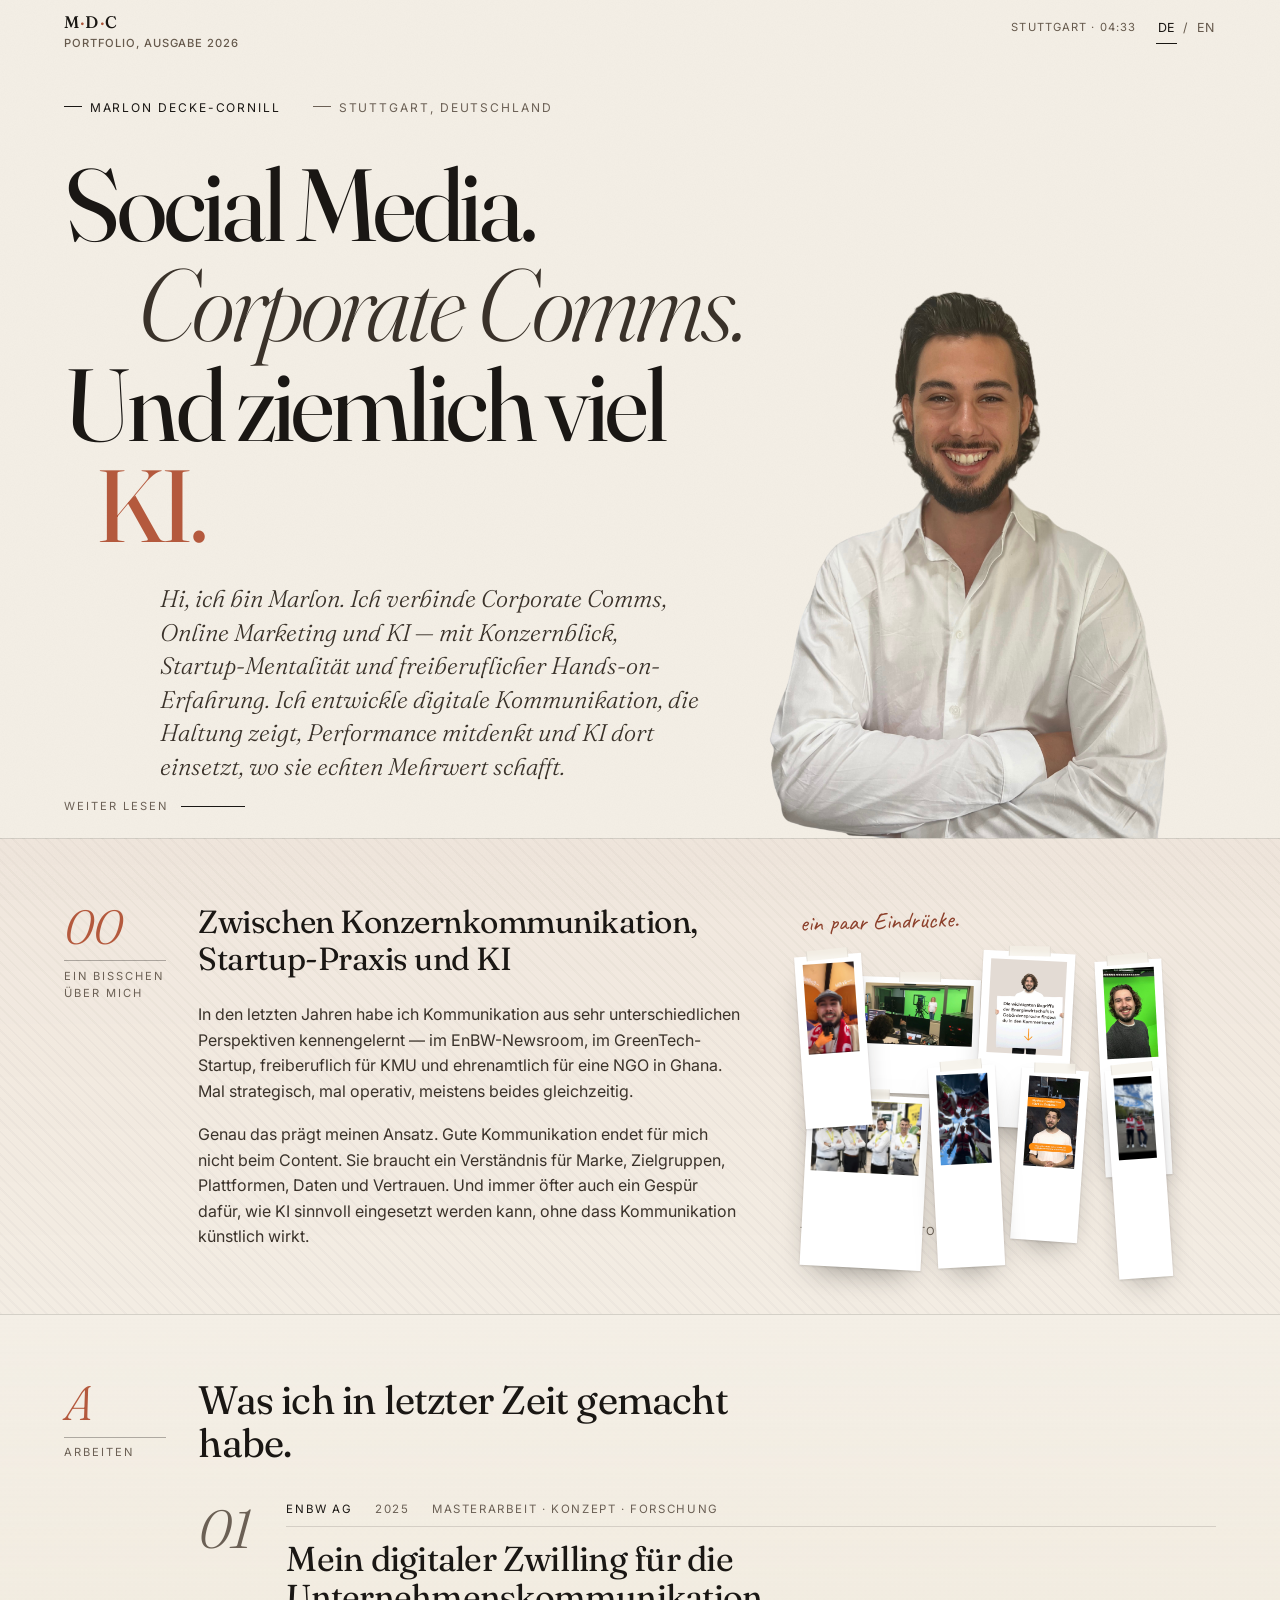
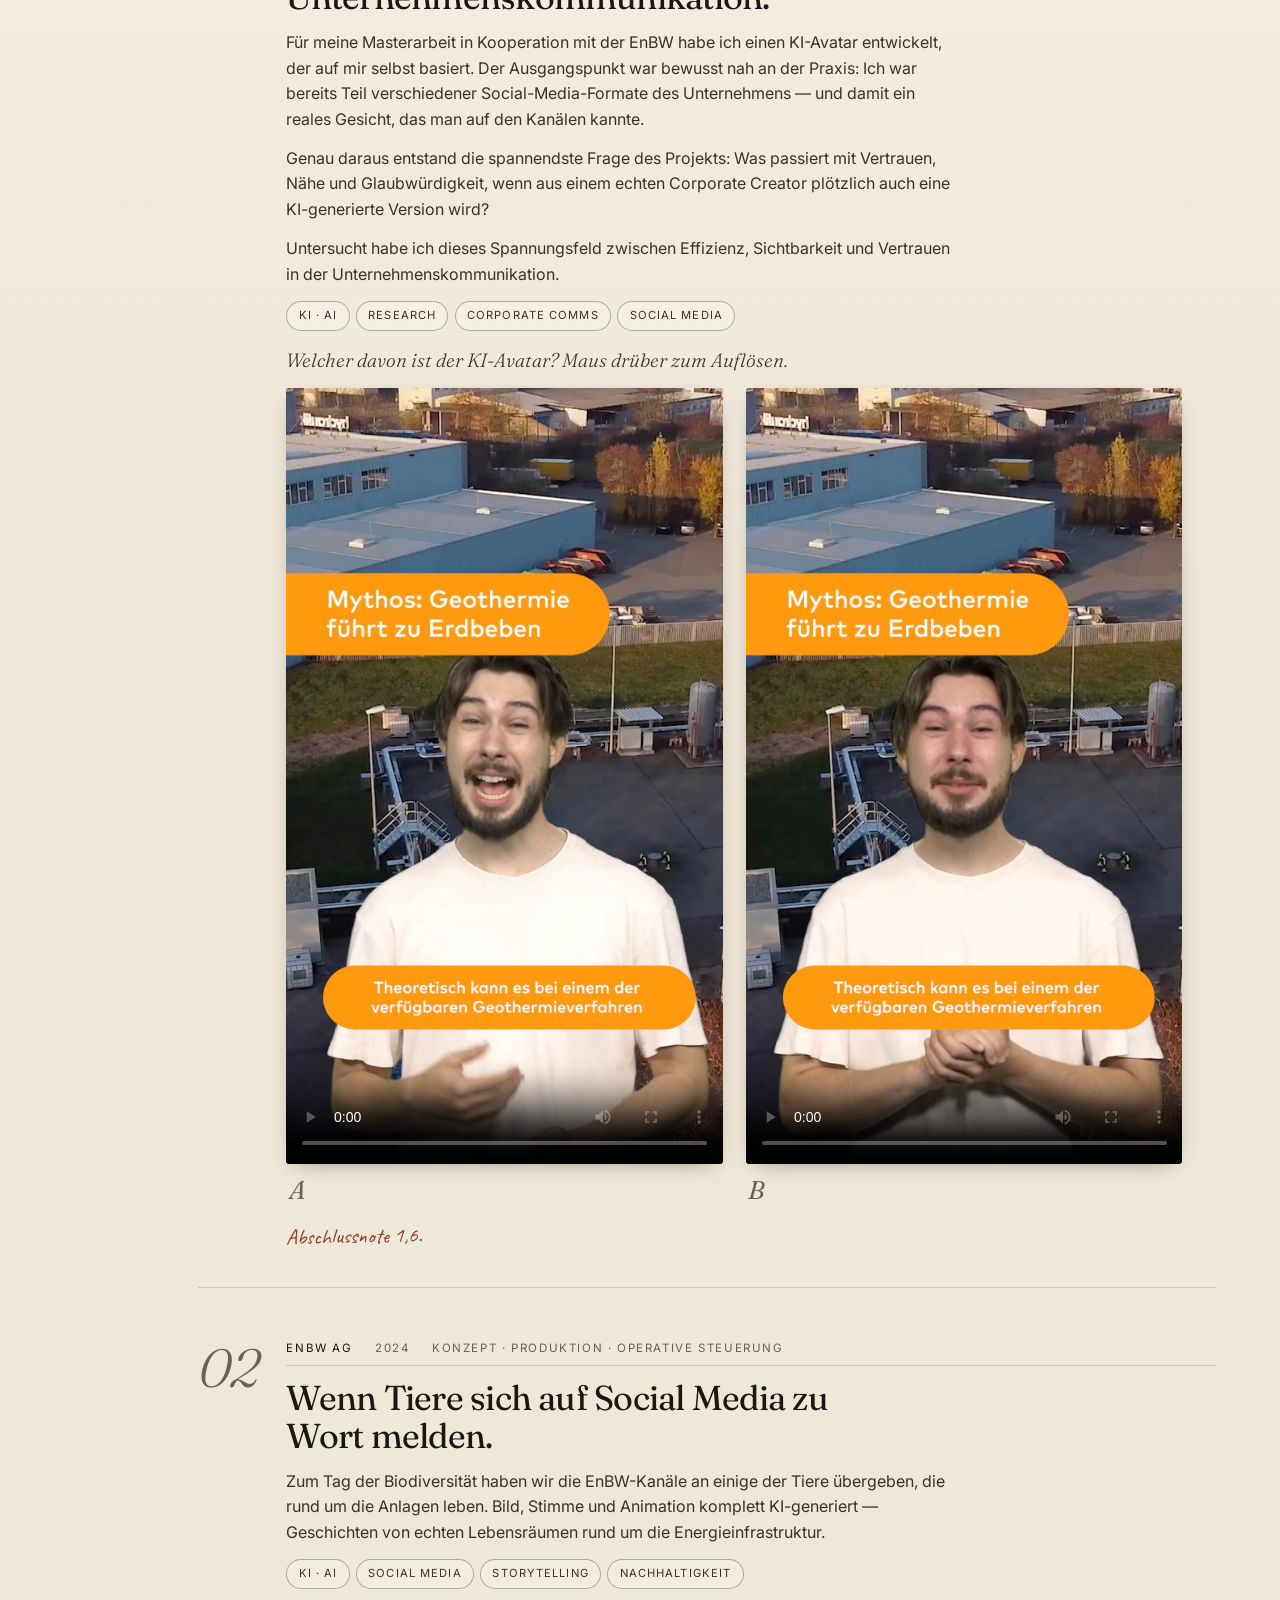
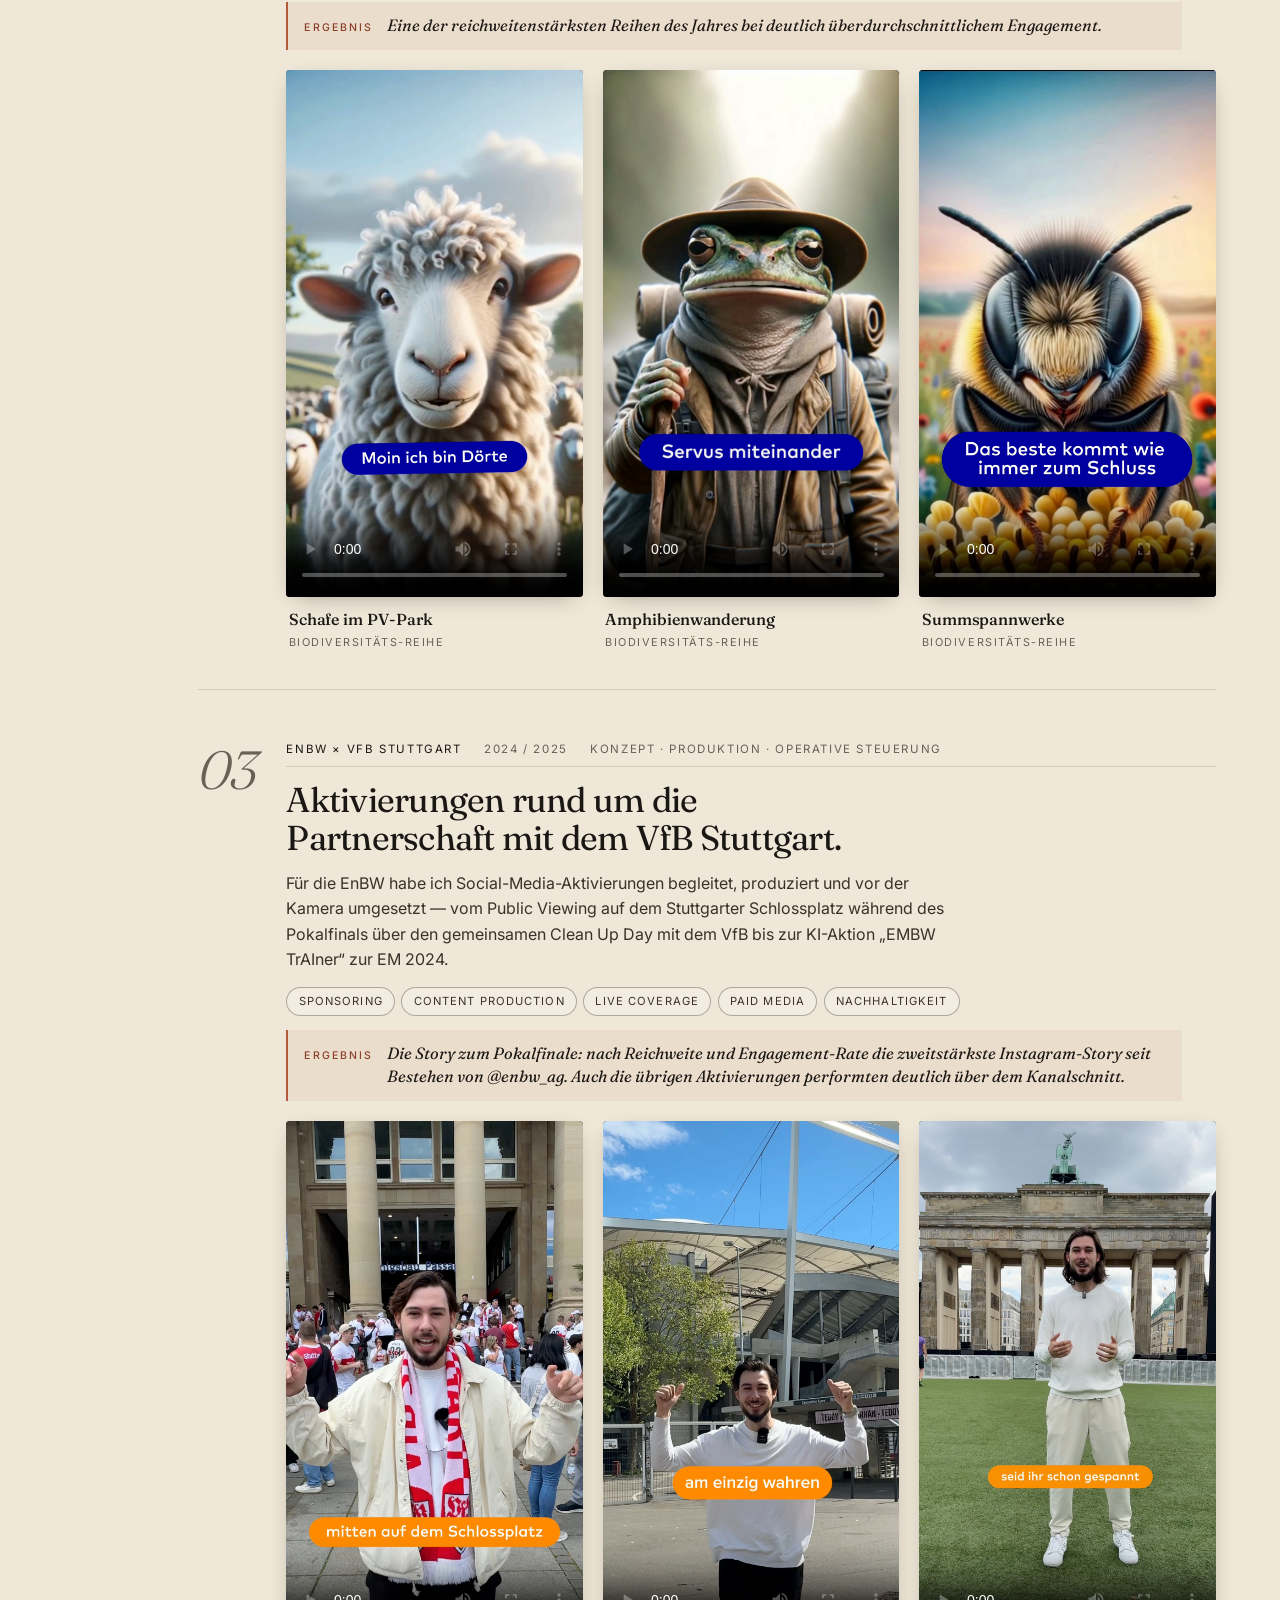
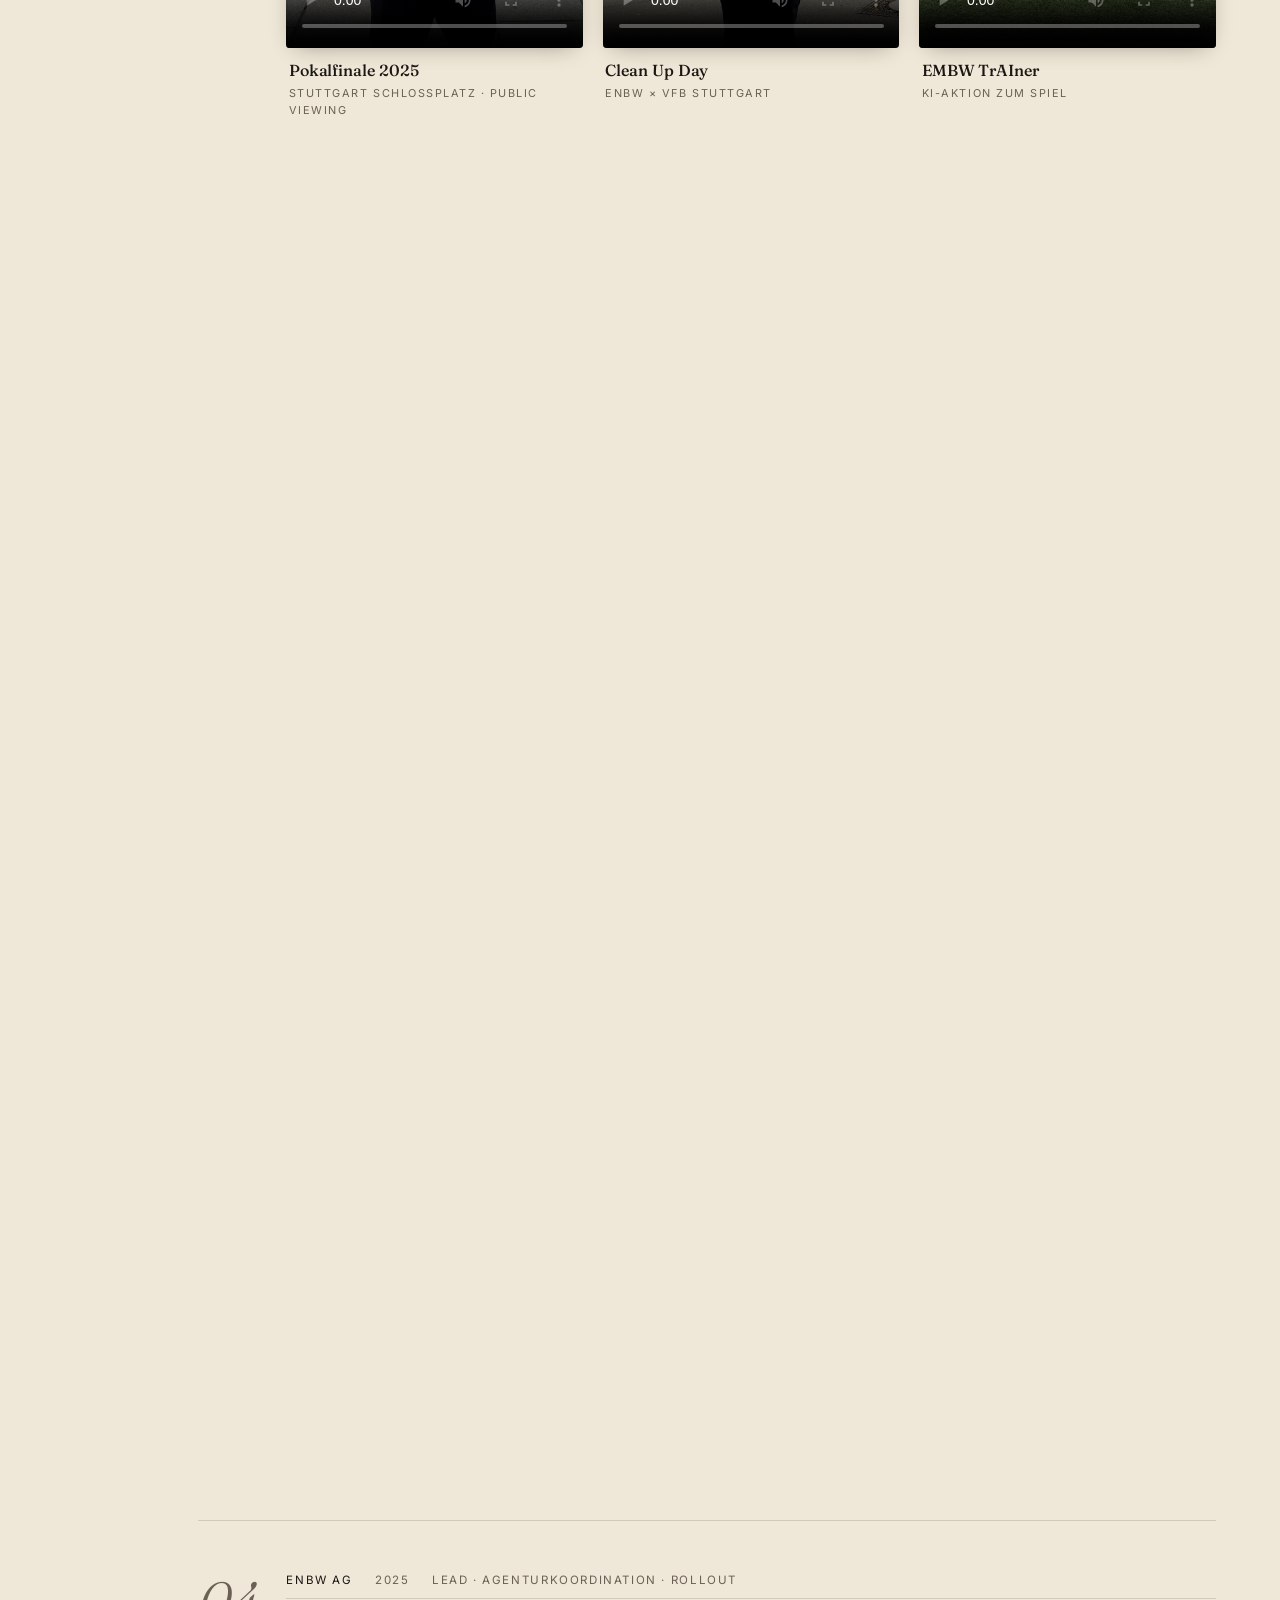
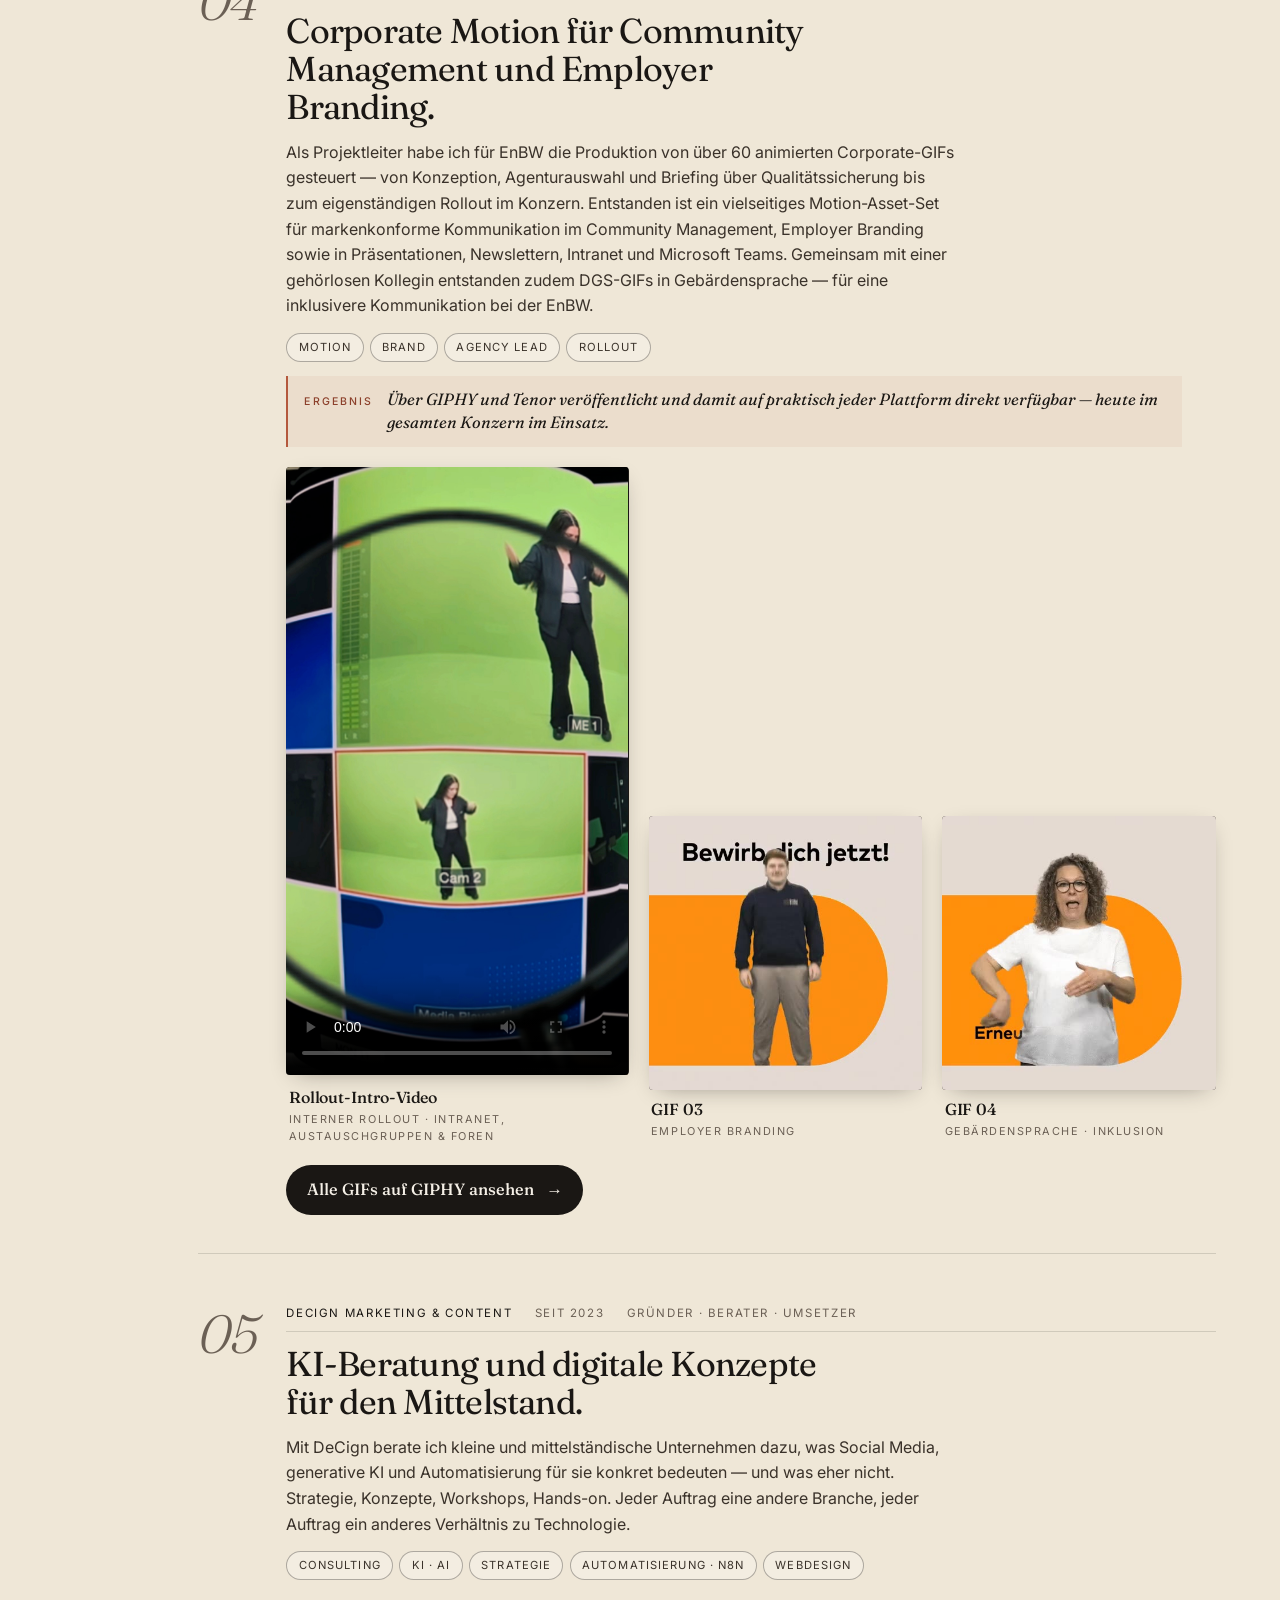
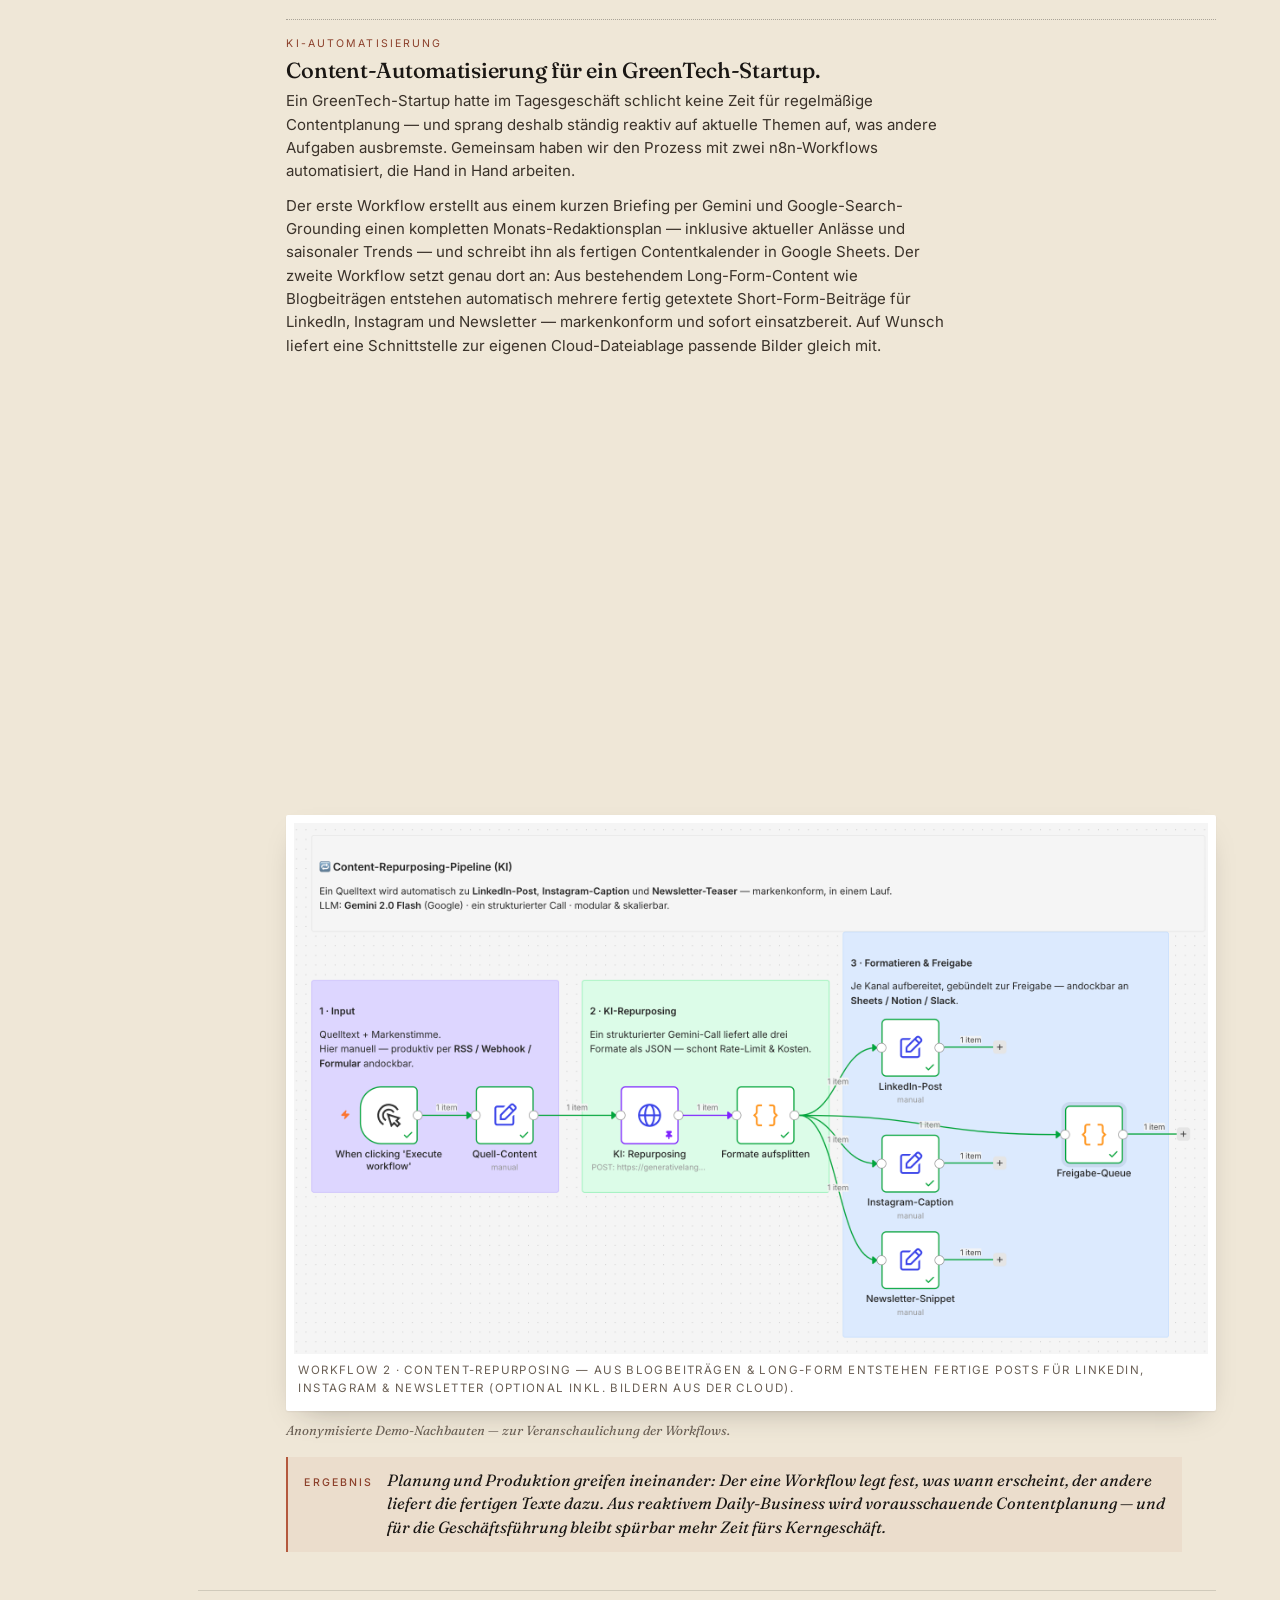
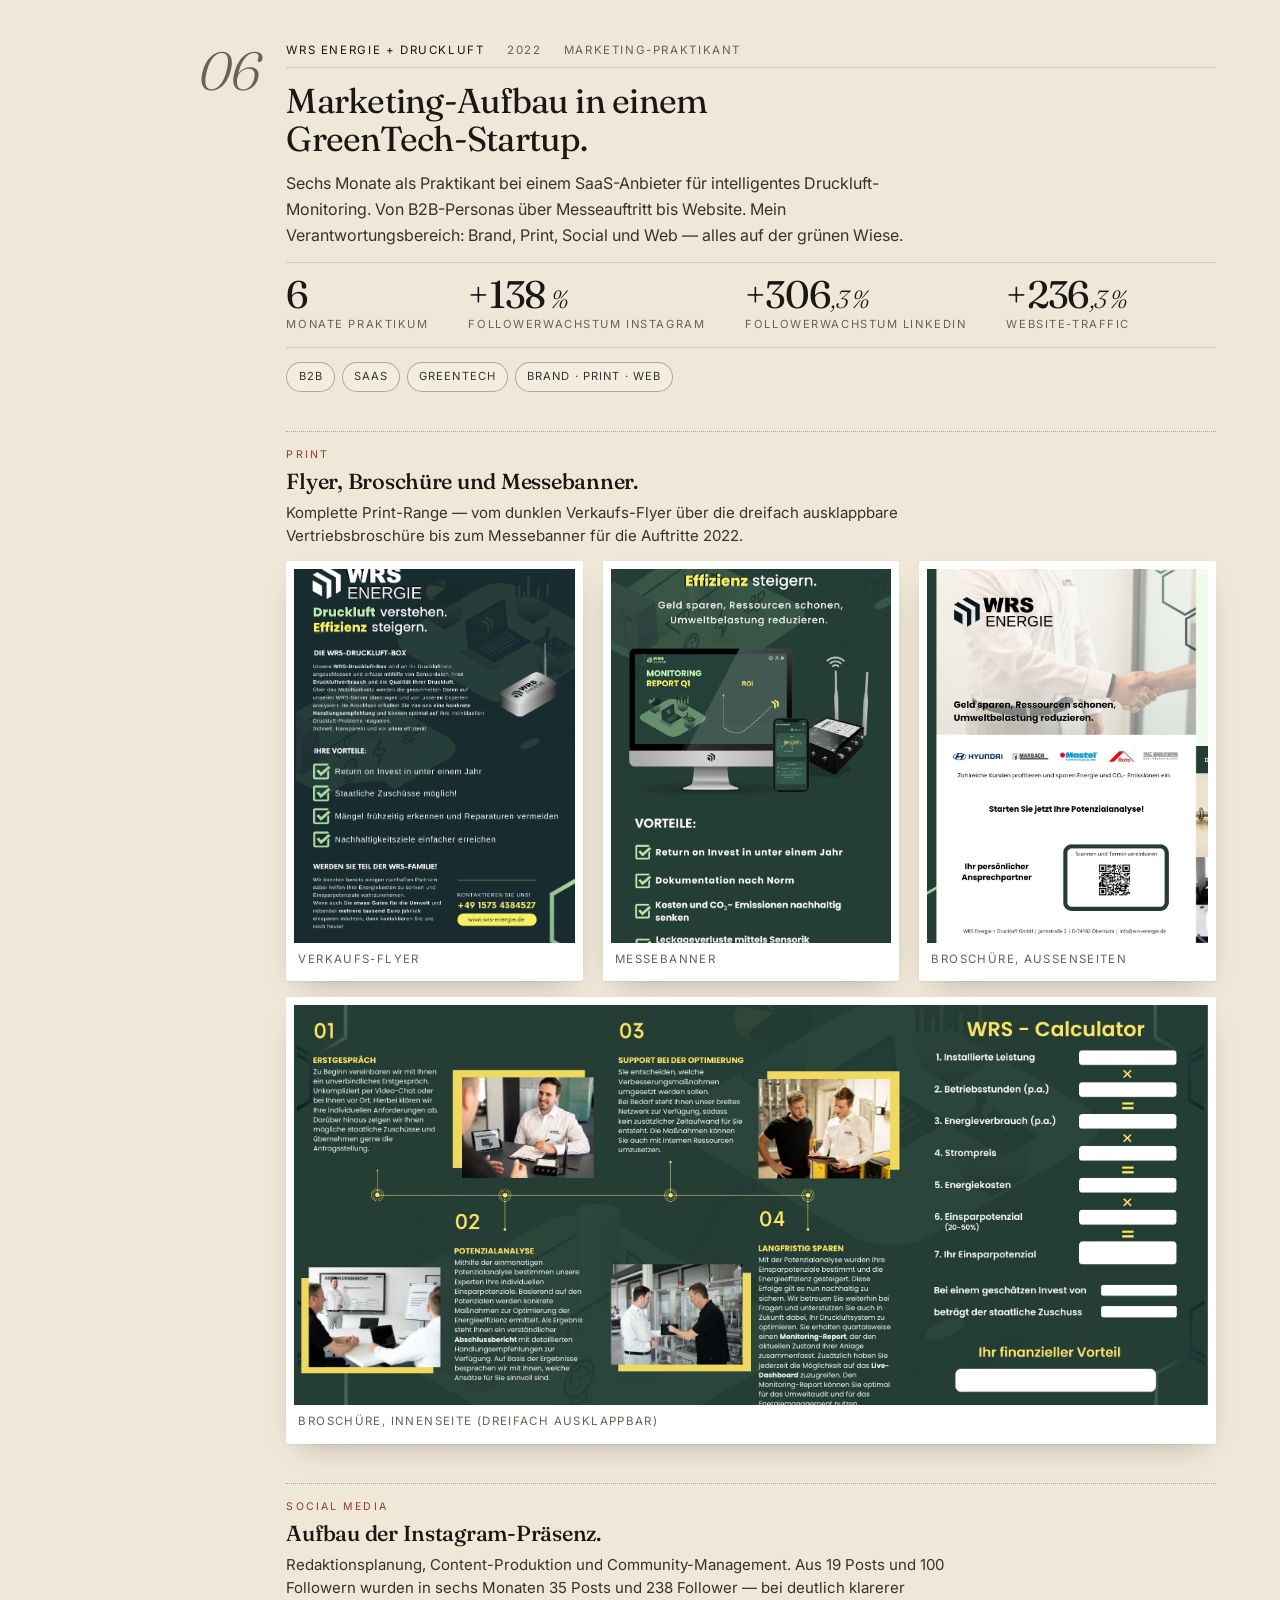
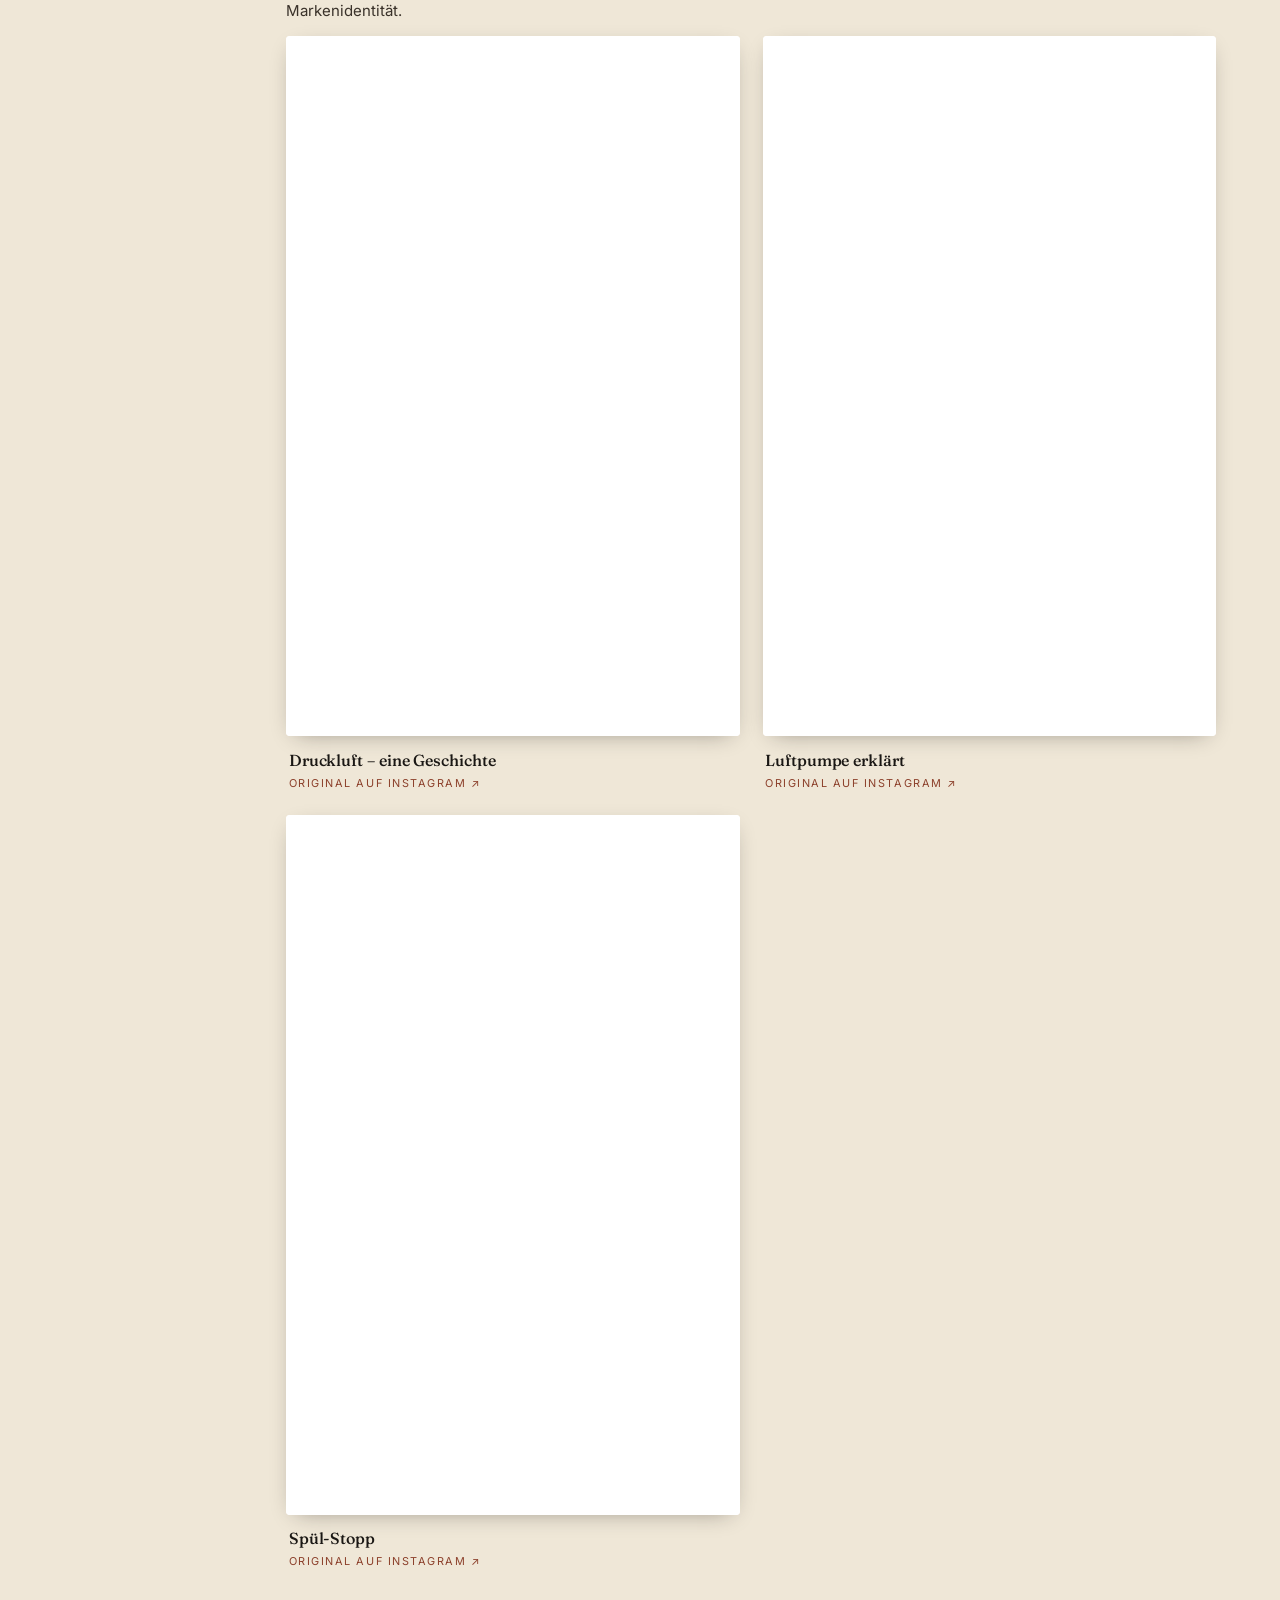
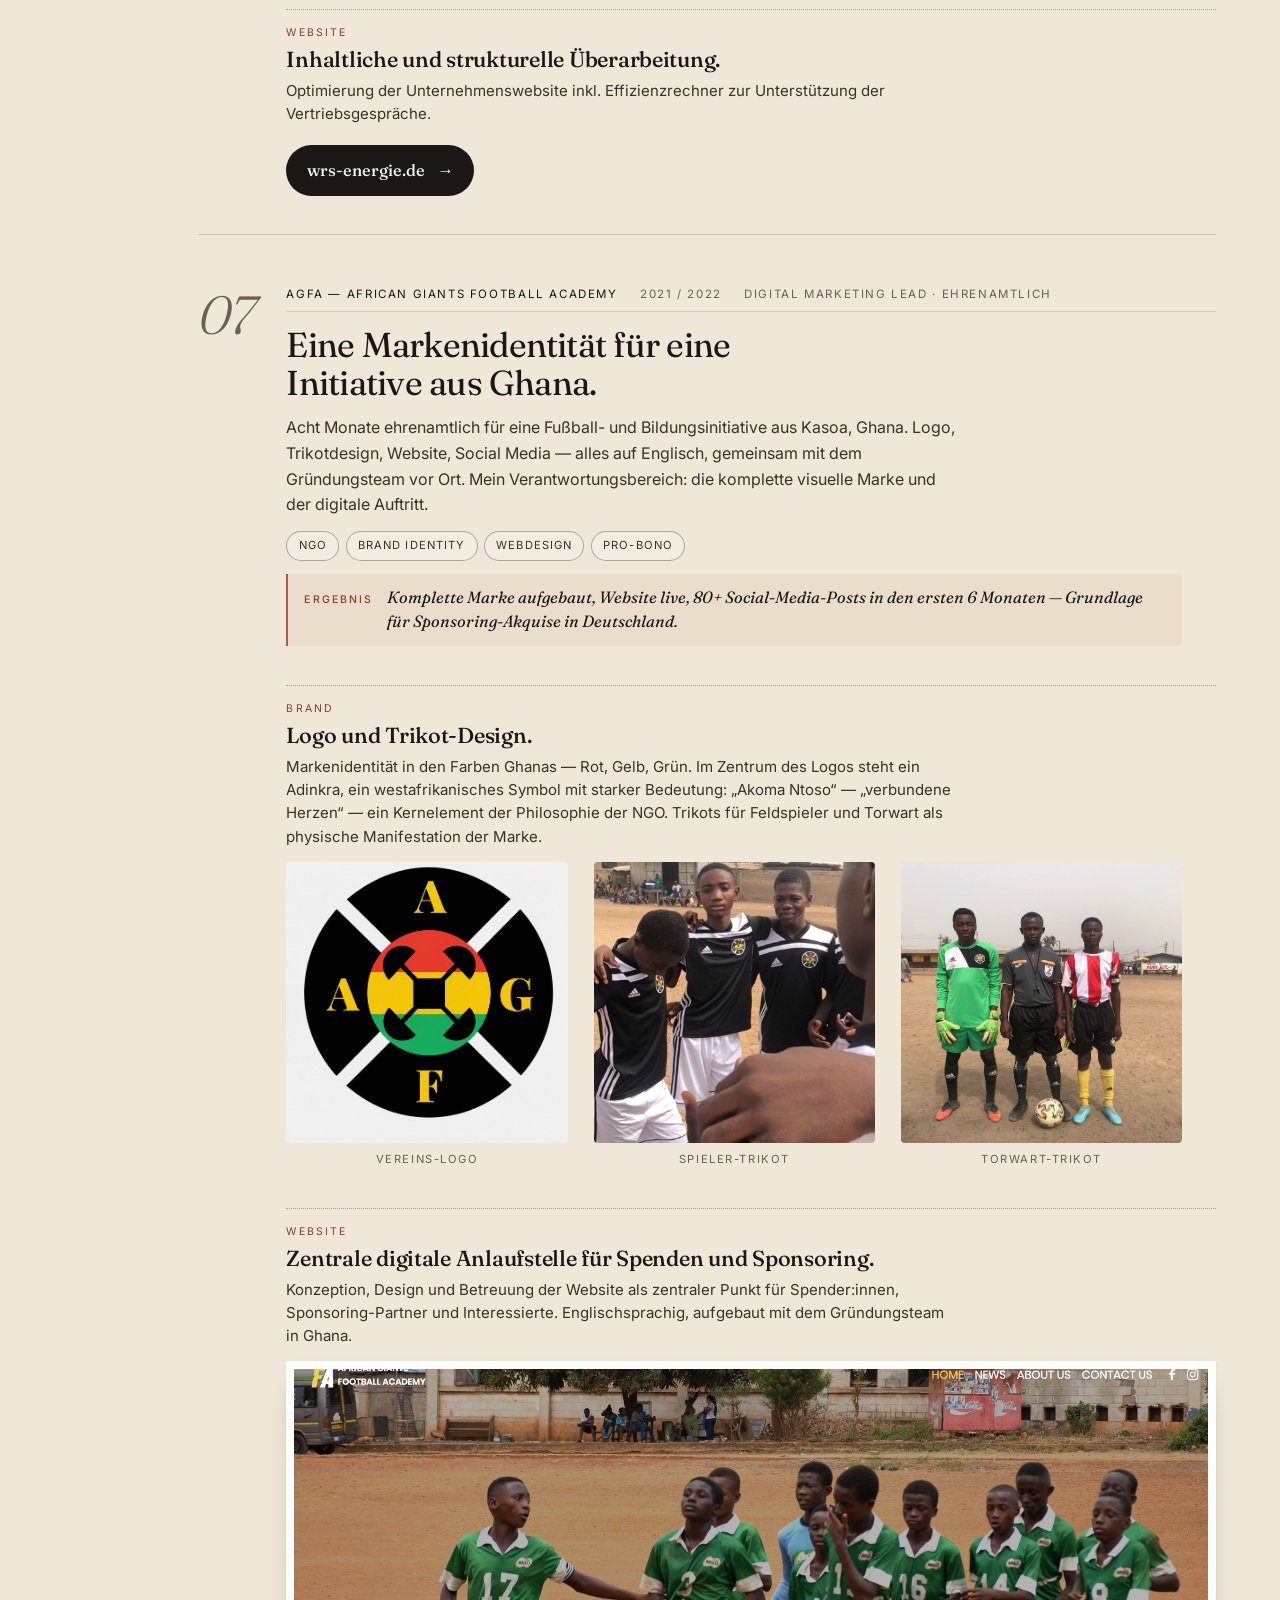
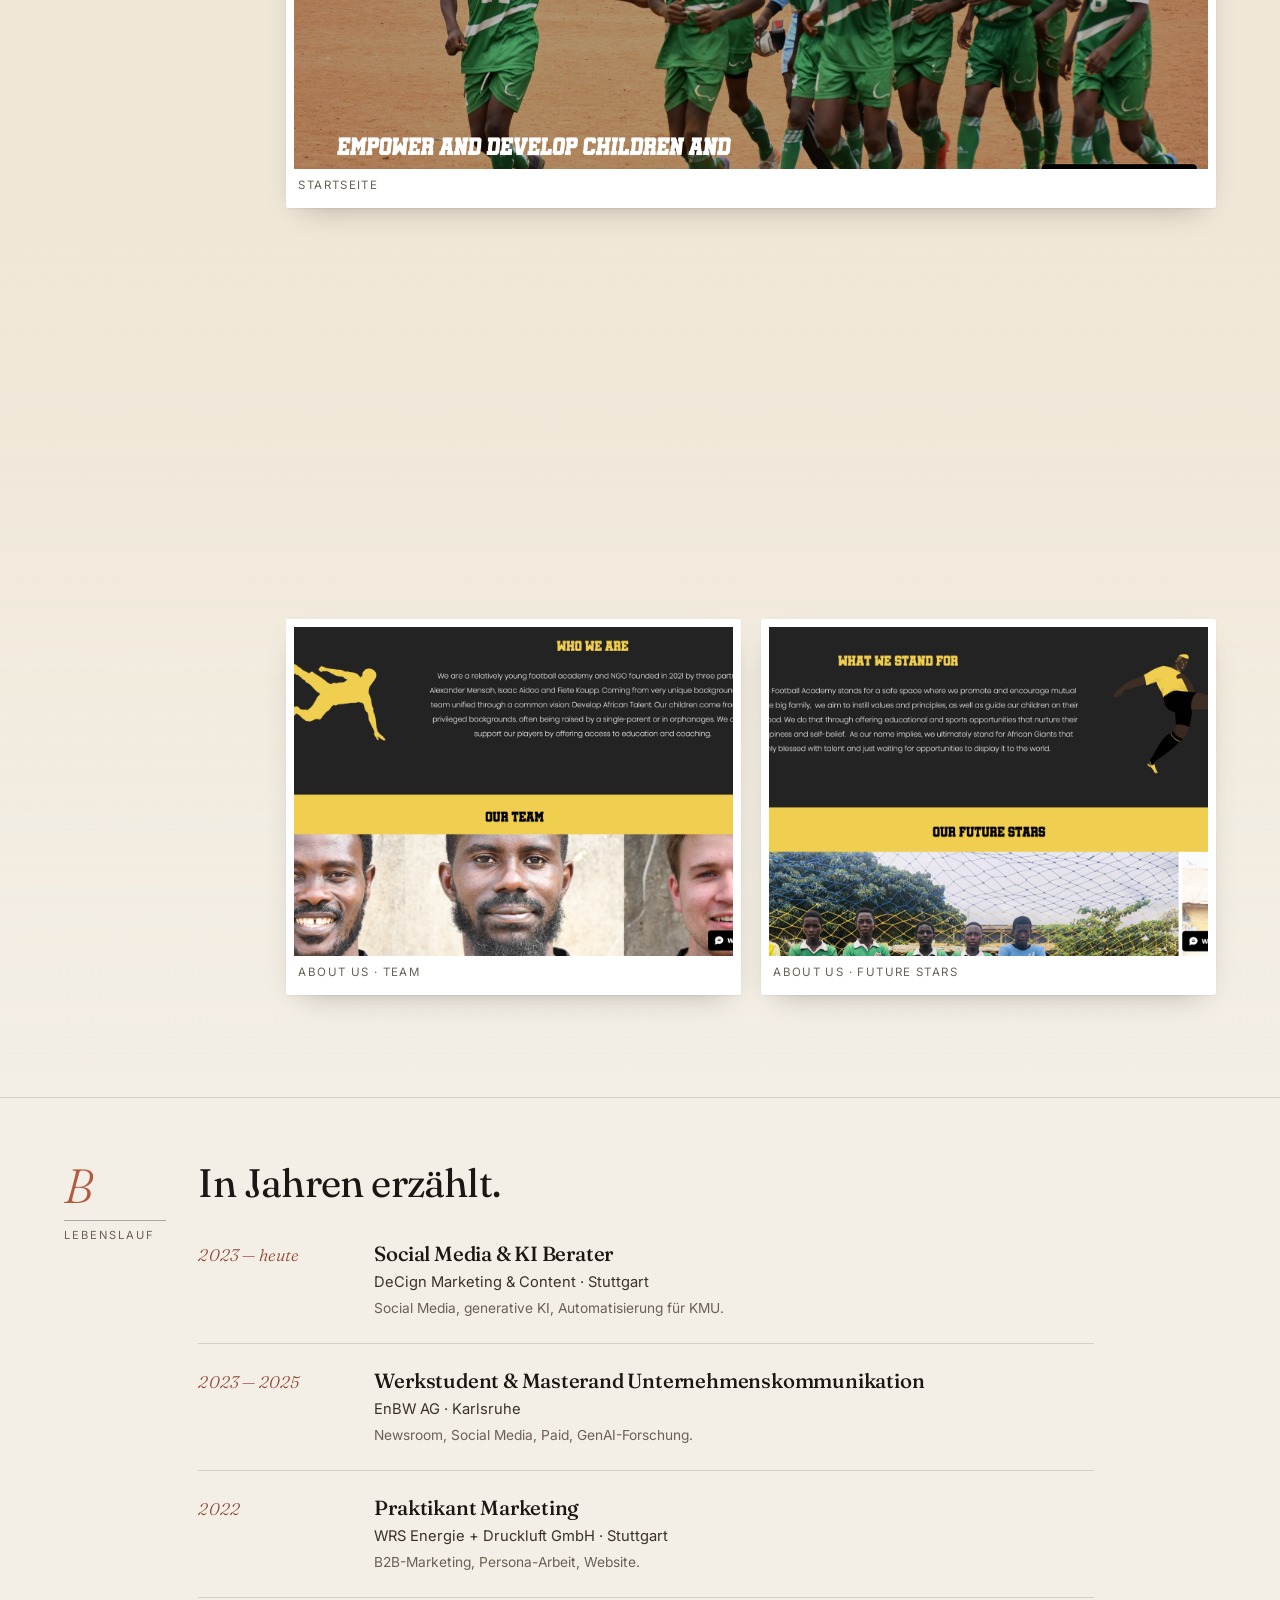
==== index.html @ 732cd611 "Portfolio: initial publish (incl. GreenTech KI-Automatisierung case) Co-Authored-By: Claude Opus 4.8" ====
<!doctype html>
<html lang="de">
<head>
<meta charset="utf-8" />
<meta name="viewport" content="width=device-width,initial-scale=1" />
<meta name="theme-color" content="#F4EFE6" />
<title>Marlon Decke-Cornill — Social Media, Corporate Communications & AI</title>
<meta name="description" data-de="Portfolio von Marlon Decke-Cornill — Social Media, Unternehmenskommunikation und KI. Stuttgart." data-en="Portfolio of Marlon Decke-Cornill — Social media, corporate communications and AI. Based in Stuttgart." content="Portfolio von Marlon Decke-Cornill — Social Media, Unternehmenskommunikation und KI. Stuttgart." />

<link rel="preconnect" href="https://fonts.googleapis.com">
<link rel="preconnect" href="https://fonts.gstatic.com" crossorigin>
<link href="https://fonts.googleapis.com/css2?family=Fraunces:ital,opsz,wght@0,9..144,300;0,9..144,400;0,9..144,500;0,9..144,600;1,9..144,300;1,9..144,400&family=Inter:wght@300;400;500;600&family=Caveat:wght@400;500&display=swap" rel="stylesheet">
<link rel="stylesheet" href="styles.css?v=20260616d" />
</head>
<body>

<a class="skiplink" href="#main" data-de="Zum Hauptinhalt" data-en="Skip to main content">Zum Hauptinhalt</a>

<header class="topbar" role="banner">
  <a class="mark" href="#top" aria-label="Marlon Decke-Cornill">
    <span class="mark__glyph">M<span class="mark__dot">·</span>D<span class="mark__dot">·</span>C</span>
    <span class="mark__caption" data-de="Portfolio, Ausgabe 2026" data-en="Portfolio, Edition 2026">Portfolio, Ausgabe 2026</span>
  </a>

  <div class="topbar__right">
    <span class="clock" id="clock" aria-hidden="true"></span>
    <div class="lang" role="group" aria-label="Sprache wählen">
      <button class="lang__btn is-active" data-lang="de" type="button" aria-pressed="true">DE</button>
      <span class="lang__sep" aria-hidden="true">/</span>
      <button class="lang__btn" data-lang="en" type="button" aria-pressed="false">EN</button>
    </div>
  </div>
</header>

<main id="main">

<!-- ───────────────────────── HERO ───────────────────────── -->
<section class="hero" id="top">
  <div class="hero__meta">
    <span class="eyebrow">Marlon Decke-Cornill</span>
    <span class="eyebrow eyebrow--muted" data-de="Stuttgart, Deutschland" data-en="Stuttgart, Germany">Stuttgart, Deutschland</span>
  </div>

  <h1 class="hero__title">
    <span class="hero__line" data-de="Social Media." data-en="Social media.">Social Media.</span>
    <span class="hero__line hero__line--italic" data-de="Corporate Comms." data-en="Corporate comms.">Corporate Comms.</span>
    <span class="hero__line" data-de="Und ziemlich viel" data-en="And quite a bit of">Und ziemlich viel</span>
    <span class="hero__line hero__line--accent" data-de="KI." data-en="AI.">KI.</span>
  </h1>

  <p class="hero__lede" data-de="Hi, ich bin Marlon. Ich verbinde Corporate Comms, Online Marketing und KI — mit Konzernblick, Startup-Mentalität und freiberuflicher Hands-on-Erfahrung. Ich entwickle digitale Kommunikation, die Haltung zeigt, Performance mitdenkt und KI dort einsetzt, wo sie echten Mehrwert schafft." data-en="Hey, I'm Marlon. I bring together corporate comms, online marketing and AI — with a big-company perspective, a startup mindset and hands-on freelance experience. I build digital communication that stands for something, keeps performance in mind and uses AI where it creates real value.">
    Hi, ich bin Marlon. Ich verbinde Corporate Comms, Online Marketing und KI — mit Konzernblick, Startup-Mentalität und freiberuflicher Hands-on-Erfahrung. Ich entwickle digitale Kommunikation, die Haltung zeigt, Performance mitdenkt und KI dort einsetzt, wo sie echten Mehrwert schafft.
  </p>

  <img class="hero__portrait" src="assets/portrait-cutout.png" alt="" aria-hidden="true" />

  <div class="hero__scroll" aria-hidden="true">
    <span data-de="weiter lesen" data-en="keep reading">weiter lesen</span>
    <span class="hero__scroll-line"></span>
  </div>
</section>

<!-- ───────────────────────── MANIFEST + PORTRAIT ───────────────────────── -->
<section class="section manifest" id="ueber">
  <div class="section__rail">
    <span class="section__num">00</span>
    <span class="section__label" data-de="Ein bisschen über mich" data-en="A little about me">Ein bisschen über mich</span>
  </div>

  <div class="manifest__cols">
  <div class="manifest__body">
    <p class="display" data-de="Zwischen Konzern&shy;kommunikation, Startup-Praxis und KI" data-en="Between corporate communications, startup practice and AI">
      Zwischen Konzern&shy;kommunikation, Startup-Praxis und KI
    </p>

    <p data-de="In den letzten Jahren habe ich Kommunikation aus sehr unterschiedlichen Perspektiven kennengelernt — im EnBW-Newsroom, im GreenTech-Startup, freiberuflich für KMU und ehrenamtlich für eine NGO in Ghana. Mal strategisch, mal operativ, meistens beides gleichzeitig." data-en="Over the past few years I've come to know communication from very different perspectives — in the EnBW newsroom, at a GreenTech startup, freelance for SMEs and as a volunteer for an NGO in Ghana. Sometimes strategic, sometimes hands-on, mostly both at once.">
      In den letzten Jahren habe ich Kommunikation aus sehr unterschiedlichen Perspektiven kennengelernt — im EnBW-Newsroom, im GreenTech-Startup, freiberuflich für KMU und ehrenamtlich für eine NGO in Ghana. Mal strategisch, mal operativ, meistens beides gleichzeitig.
    </p>

    <p data-de="Genau das prägt meinen Ansatz. Gute Kommunikation endet für mich nicht beim Content. Sie braucht ein Verständnis für Marke, Zielgruppen, Plattformen, Daten und Vertrauen. Und immer öfter auch ein Gespür dafür, wie KI sinnvoll eingesetzt werden kann, ohne dass Kommunikation künstlich wirkt." data-en="That's exactly what shapes my approach. For me, good communication doesn't end with content. It needs an understanding of brand, audiences, platforms, data and trust. And increasingly, a feel for how AI can be used meaningfully — without making communication seem artificial.">
      Genau das prägt meinen Ansatz. Gute Kommunikation endet für mich nicht beim Content. Sie braucht ein Verständnis für Marke, Zielgruppen, Plattformen, Daten und Vertrauen. Und immer öfter auch ein Gespür dafür, wie KI sinnvoll eingesetzt werden kann, ohne dass Kommunikation künstlich wirkt.
    </p>
  </div>

  <div class="pinboard-wrap">
    <span class="pinboard-cap handwritten" data-de="ein paar Eindrücke." data-en="a few impressions.">ein paar Eindrücke.</span>
    <div class="pinboard" id="pinboard">

      <figure class="pinboard__photo pinboard__photo--polaroid pinboard__photo--p1" data-lightbox data-lightbox-cap="Pokalfinal-Reportage — EnBW">
        <img src="assets/impression-stadion-enbw.jpg" alt="Pokalfinal-Reportage mit Mikrofon im EnBW-Zelt" loading="lazy" />
        <figcaption class="pinboard__cap">
          <span class="pinboard__cap-title" data-de="Pokalfinal-Reportage" data-en="Cup final coverage">Pokalfinal-Reportage</span>
          <span class="pinboard__cap-meta" data-de="EnBW" data-en="EnBW">EnBW</span>
        </figcaption>
        <span class="pinboard__tape" aria-hidden="true"></span>
      </figure>

      <figure class="pinboard__photo pinboard__photo--polaroid pinboard__photo--p3" data-lightbox data-lightbox-cap="Im Studio — auch vor der Kamera">
        <img src="assets/impression-greenscreen.jpg" alt="Selfie vor dem Greenscreen im Studio" loading="lazy" />
        <figcaption class="pinboard__cap">
          <span class="pinboard__cap-title" data-de="Im Studio" data-en="In the studio">Im Studio</span>
          <span class="pinboard__cap-meta" data-de="auch vor der Kamera" data-en="in front of the camera too">auch vor der Kamera</span>
        </figcaption>
        <span class="pinboard__tape" aria-hidden="true"></span>
      </figure>

      <figure class="pinboard__photo pinboard__photo--wide pinboard__photo--w1" data-lightbox data-lightbox-cap="Regie — KI-Avatar Dreh">
        <img src="assets/impression-studio.jpg" alt="Regieplatz beim Greenscreen-Dreh" loading="lazy" />
        <figcaption class="pinboard__cap">
          <span class="pinboard__cap-title" data-de="Regie" data-en="Control room">Regie</span>
          <span class="pinboard__cap-meta" data-de="KI-Avatar Dreh" data-en="AI avatar shoot">KI-Avatar Dreh</span>
        </figcaption>
        <span class="pinboard__tape" aria-hidden="true"></span>
      </figure>

      <figure class="pinboard__photo pinboard__photo--polaroid pinboard__photo--p5" data-lightbox data-lightbox-cap="Deepdive Gebärdensprache — EnBW">
        <img src="assets/impression-gebaerden-dreh.jpg" alt="Mit Hinweisschild beim Dreh zur Gebärdensprache-Reihe" loading="lazy" />
        <figcaption class="pinboard__cap">
          <span class="pinboard__cap-title" data-de="Deepdive Gebärdensprache" data-en="Sign language deep dive">Deepdive Gebärdensprache</span>
          <span class="pinboard__cap-meta" data-de="EnBW" data-en="EnBW">EnBW</span>
        </figcaption>
        <span class="pinboard__tape" aria-hidden="true"></span>
      </figure>

      <figure class="pinboard__photo pinboard__photo--polaroid pinboard__photo--p6" data-lightbox data-lightbox-cap="Mythen-Check — EnBW">
        <img src="assets/impression-mythen-check.jpg" alt="Videostill aus der Mythen-Check-Reihe zur Geothermie" loading="lazy" />
        <figcaption class="pinboard__cap">
          <span class="pinboard__cap-title" data-de="Mythen-Check" data-en="Myth check">Mythen-Check</span>
          <span class="pinboard__cap-meta" data-de="EnBW" data-en="EnBW">EnBW</span>
        </figcaption>
        <span class="pinboard__tape" aria-hidden="true"></span>
      </figure>

      <figure class="pinboard__photo pinboard__photo--wide pinboard__photo--w2" data-lightbox data-lightbox-cap="Hannover Messe 2022 — WRS Energie + Druckluft GmbH">
        <img src="assets/impression-messe-wrs.jpg" alt="Team am Messestand von WRS Energie + Druckluft auf der Hannover Messe 2022" loading="lazy" />
        <figcaption class="pinboard__cap">
          <span class="pinboard__cap-title" data-de="Hannover Messe 2022" data-en="Hannover Messe 2022">Hannover Messe 2022</span>
          <span class="pinboard__cap-meta" data-de="WRS Energie + Druckluft GmbH" data-en="WRS Energie + Druckluft GmbH">WRS Energie + Druckluft GmbH</span>
        </figcaption>
        <span class="pinboard__tape" aria-hidden="true"></span>
      </figure>

      <figure class="pinboard__photo pinboard__photo--polaroid pinboard__photo--p2" data-lightbox data-lightbox-cap="Clean Up — mit Timo Hildebrand">
        <img src="assets/impression-team.jpg" alt="Clean-Up-Team im Kreis von unten fotografiert" loading="lazy" />
        <figcaption class="pinboard__cap">
          <span class="pinboard__cap-title" data-de="Clean Up" data-en="Clean-up">Clean Up</span>
          <span class="pinboard__cap-meta" data-de="mit Timo Hildebrand" data-en="with Timo Hildebrand">mit Timo Hildebrand</span>
        </figcaption>
        <span class="pinboard__tape" aria-hidden="true"></span>
      </figure>

      <figure class="pinboard__photo pinboard__photo--polaroid pinboard__photo--p4" data-lightbox data-lightbox-cap="Content Creation — EnBW x VfB Stuttgart">
        <img src="assets/impression-vfb-bereit.jpg" alt="Content Creation vor dem Stadion — EnBW x VfB Stuttgart" loading="lazy" />
        <figcaption class="pinboard__cap">
          <span class="pinboard__cap-title" data-de="Content Creation" data-en="Content creation">Content Creation</span>
          <span class="pinboard__cap-meta" data-de="EnBW x VfB Stuttgart" data-en="EnBW x VfB Stuttgart">EnBW x VfB Stuttgart</span>
        </figcaption>
        <span class="pinboard__tape" aria-hidden="true"></span>
      </figure>

    </div>
    <p class="pinboard-note" data-de="Tipp: über ein Foto fahren." data-en="Hint: hover over a photo.">Tipp: über ein Foto fahren.</p>
  </div>
  </div>
</section>

<!-- ───────────────────────── SELECTED WORK ───────────────────────── -->
<section class="section work" id="arbeit">
  <div class="section__rail">
    <span class="section__num">A</span>
    <span class="section__label" data-de="Arbeiten" data-en="Work">Arbeiten</span>
  </div>

  <h2 class="section__heading" data-de="Was ich in letzter Zeit gemacht habe." data-en="What I've been working on.">Was ich in letzter Zeit gemacht habe.</h2>

  <ol class="cases">

    <!-- 01 — KI-Avatar Masterarbeit -->
    <li class="case">
      <div class="case__index"><span>01</span></div>
      <div class="case__meta">
        <span class="case__client">EnBW AG</span>
        <span class="case__year">2025</span>
        <span class="case__role" data-de="Masterarbeit · Konzept · Forschung" data-en="Master's thesis · Concept · Research">Masterarbeit · Konzept · Forschung</span>
      </div>
      <h3 class="case__title" data-de="Mein digitaler Zwilling für die Unternehmens&shy;kommunikation." data-en="My digital twin for corporate communications.">Mein digitaler Zwilling für die Unternehmens&shy;kommunikation.</h3>
      <p class="case__body" data-de="Für meine Masterarbeit in Kooperation mit der EnBW habe ich einen KI-Avatar entwickelt, der auf mir selbst basiert. Der Ausgangspunkt war bewusst nah an der Praxis: Ich war bereits Teil verschiedener Social-Media-Formate des Unternehmens — und damit ein reales Gesicht, das man auf den Kanälen kannte." data-en="For my master's thesis in cooperation with EnBW I developed an AI avatar based on myself. The starting point was deliberately close to practice: I was already part of several of the company's social media formats — and therefore a real face people knew from the channels.">
        Für meine Masterarbeit in Kooperation mit der EnBW habe ich einen KI-Avatar entwickelt, der auf mir selbst basiert. Der Ausgangspunkt war bewusst nah an der Praxis: Ich war bereits Teil verschiedener Social-Media-Formate des Unternehmens — und damit ein reales Gesicht, das man auf den Kanälen kannte.
      </p>
      <p class="case__body" data-de="Genau daraus entstand die spannendste Frage des Projekts: Was passiert mit Vertrauen, Nähe und Glaubwürdigkeit, wenn aus einem echten Corporate Creator plötzlich auch eine KI-generierte Version wird?" data-en="That's exactly what raised the project's most fascinating question: what happens to trust, closeness and credibility when a real corporate creator suddenly also becomes an AI-generated version?">
        Genau daraus entstand die spannendste Frage des Projekts: Was passiert mit Vertrauen, Nähe und Glaubwürdigkeit, wenn aus einem echten Corporate Creator plötzlich auch eine KI-generierte Version wird?
      </p>
      <p class="case__body" data-de="Untersucht habe ich dieses Spannungsfeld zwischen Effizienz, Sichtbarkeit und Vertrauen in der Unternehmenskommunikation." data-en="I examined this tension between efficiency, visibility and trust in corporate communications.">
        Untersucht habe ich dieses Spannungsfeld zwischen Effizienz, Sichtbarkeit und Vertrauen in der Unternehmenskommunikation.
      </p>
      <ul class="case__tags">
        <li>KI · AI</li><li>Research</li><li>Corporate Comms</li><li>Social Media</li>
      </ul>

      <div class="compare">
        <p class="compare__prompt" data-de="Welcher davon ist der KI-Avatar? Maus drüber zum Auflösen." data-en="Which one is the AI avatar? Hover to reveal.">Welcher davon ist der KI-Avatar? Maus drüber zum Auflösen.</p>
        <div class="compare__pair">

          <figure class="compare__item" data-truth="human">
            <div class="media-card__frame">
              <video src="assets/ki-avatar-human.mp4" poster="assets/ki-avatar-human-poster.jpg" preload="metadata" controls playsinline></video>
            </div>
            <figcaption class="compare__label">
              <span class="compare__id">A</span>
              <span class="compare__reveal handwritten" data-de="der echte Mensch." data-en="the real human.">der echte Mensch.</span>
            </figcaption>
          </figure>

          <figure class="compare__item" data-truth="ai">
            <div class="media-card__frame">
              <video src="assets/ki-avatar-ai.mp4" poster="assets/ki-avatar-ai-poster.jpg" preload="metadata" controls playsinline></video>
            </div>
            <figcaption class="compare__label">
              <span class="compare__id">B</span>
              <span class="compare__reveal handwritten" data-de="der KI-Zwilling." data-en="the AI twin.">der KI-Zwilling.</span>
            </figcaption>
          </figure>

        </div>
      </div>

      <aside class="case__aside handwritten" data-de="Abschlussnote 1,6." data-en="Final grade 1.6.">Abschlussnote 1,6.</aside>
    </li>

    <!-- 02 — Biodiversity Takeover -->
    <li class="case">
      <div class="case__index"><span>02</span></div>
      <div class="case__meta">
        <span class="case__client">EnBW AG</span>
        <span class="case__year">2024</span>
        <span class="case__role" data-de="Konzept · Produktion · Operative Steuerung" data-en="Concept · Production · Day-to-day lead">Konzept · Produktion · Operative Steuerung</span>
      </div>
      <h3 class="case__title" data-de="Wenn Tiere sich auf Social Media zu Wort melden." data-en="When animals start posting on social media.">Wenn Tiere sich auf Social Media zu Wort melden.</h3>
      <p class="case__body" data-de="Zum Tag der Biodiversität haben wir die EnBW-Kanäle an einige der Tiere übergeben, die rund um die Anlagen leben. Bild, Stimme und Animation komplett KI-generiert — Geschichten von echten Lebensräumen rund um die Energieinfrastruktur." data-en="For the Day of Biodiversity we handed EnBW's social channels over to some of the animals that live around the company's sites. Image, voice and animation fully AI-generated — real stories about real habitats around the energy infrastructure.">
        Zum Tag der Biodiversität haben wir die EnBW-Kanäle an einige der Tiere übergeben, die rund um die Anlagen leben. Bild, Stimme und Animation komplett KI-generiert — Geschichten von echten Lebensräumen rund um die Energieinfrastruktur.
      </p>
      <ul class="case__tags">
        <li>KI · AI</li><li>Social Media</li><li>Storytelling</li><li>Nachhaltigkeit</li>
      </ul>

      <aside class="result-callout">
        <span class="result-callout__label" data-de="Ergebnis" data-en="Result">Ergebnis</span>
        <span class="result-callout__text" data-de="Eine der reichweiten&shy;stärksten Reihen des Jahres bei deutlich überdurchschnittlichem Engagement." data-en="One of the highest-reach series of the year, with engagement well above average.">Eine der reichweiten&shy;stärksten Reihen des Jahres bei deutlich überdurchschnittlichem Engagement.</span>
      </aside>

      <div class="media-row media-row--3">
        <figure class="media-card">
          <span class="media-card__num">i</span>
          <div class="media-card__frame">
            <video src="assets/biodiv-takeover-1.mov" poster="assets/biodiv-takeover-1-poster.jpg" preload="metadata" controls playsinline></video>
          </div>
          <figcaption>
            <span class="media-card__title" data-de="Schafe im PV-Park" data-en="Sheep in the solar park">Schafe im PV-Park</span>
            <span class="media-card__meta" data-de="Biodiversitäts-Reihe" data-en="Biodiversity series">Biodiversitäts-Reihe</span>
          </figcaption>
        </figure>
        <figure class="media-card">
          <span class="media-card__num">ii</span>
          <div class="media-card__frame">
            <video src="assets/biodiv-kroeti.mp4" poster="assets/biodiv-kroeti-poster.jpg" preload="metadata" controls playsinline></video>
          </div>
          <figcaption>
            <span class="media-card__title" data-de="Amphibienwanderung" data-en="Amphibian migration">Amphibienwanderung</span>
            <span class="media-card__meta" data-de="Biodiversitäts-Reihe" data-en="Biodiversity series">Biodiversitäts-Reihe</span>
          </figcaption>
        </figure>
        <figure class="media-card">
          <span class="media-card__num">iii</span>
          <div class="media-card__frame">
            <video src="assets/biodiv-takeover-2.mov" poster="assets/biodiv-takeover-2-poster.jpg" preload="metadata" controls playsinline></video>
          </div>
          <figcaption>
            <span class="media-card__title" data-de="Summspannwerke" data-en="Buzzing substations">Summspannwerke</span>
            <span class="media-card__meta" data-de="Biodiversitäts-Reihe" data-en="Biodiversity series">Biodiversitäts-Reihe</span>
          </figcaption>
        </figure>
      </div>
    </li>

    <!-- 03 — VfB Stuttgart -->
    <li class="case">
      <div class="case__index"><span>03</span></div>
      <div class="case__meta">
        <span class="case__client">EnBW × VfB Stuttgart</span>
        <span class="case__year">2024 / 2025</span>
        <span class="case__role" data-de="Konzept · Produktion · Operative Steuerung" data-en="Concept · Production · Day-to-day lead">Konzept · Produktion · Operative Steuerung</span>
      </div>
      <h3 class="case__title" data-de="Aktivierungen rund um die Partnerschaft mit dem VfB Stuttgart." data-en="Activations around the EnBW × VfB Stuttgart partnership.">Aktivierungen rund um die Partnerschaft mit dem VfB Stuttgart.</h3>
      <p class="case__body" data-de="Für die EnBW habe ich Social-Media-Aktivierungen begleitet, produziert und vor der Kamera umgesetzt — vom Public Viewing auf dem Stuttgarter Schlossplatz während des Pokalfinals über den gemeinsamen Clean Up Day mit dem VfB bis zur KI-Aktion „EMBW TrAIner“ zur EM 2024." data-en="For EnBW I supported, produced and fronted social media activations — from the public viewing on Stuttgart's Schlossplatz during the cup final to the joint Clean Up Day with VfB to the AI campaign 'EMBW TrAIner' for Euro 2024.">
        Für die EnBW habe ich Social-Media-Aktivierungen begleitet, produziert und vor der Kamera umgesetzt — vom Public Viewing auf dem Stuttgarter Schlossplatz während des Pokalfinals über den gemeinsamen Clean Up Day mit dem VfB bis zur KI-Aktion „EMBW TrAIner“ zur EM 2024.
      </p>
      <ul class="case__tags">
        <li>Sponsoring</li><li>Content Production</li><li>Live Coverage</li><li>Paid Media</li><li>Nachhaltigkeit</li>
      </ul>

      <aside class="result-callout">
        <span class="result-callout__label" data-de="Ergebnis" data-en="Result">Ergebnis</span>
        <span class="result-callout__text" data-de="Die Story zum Pokalfinale: nach Reichweite und Engagement-Rate die zweitstärkste Instagram-Story seit Bestehen von @enbw_ag. Auch die übrigen Aktivierungen performten deutlich über dem Kanalschnitt." data-en="The cup final story: second-strongest Instagram story since @enbw_ag launched, by reach and engagement rate. The other activations also performed well above the channel average.">Die Story zum Pokalfinale: nach Reichweite und Engagement-Rate die zweitstärkste Instagram-Story seit Bestehen von @enbw_ag. Auch die übrigen Aktivierungen performten deutlich über dem Kanalschnitt.</span>
      </aside>

      <div class="media-row media-row--3">
        <figure class="media-card">
          <span class="media-card__num">i</span>
          <div class="media-card__frame">
            <video src="assets/vfb-1.mov" poster="assets/vfb-1-poster.jpg" preload="metadata" controls playsinline></video>
          </div>
          <figcaption>
            <span class="media-card__title" data-de="Pokalfinale 2025" data-en="German Cup final 2025">Pokalfinale 2025</span>
            <span class="media-card__meta" data-de="Stuttgart Schlossplatz · Public Viewing" data-en="Stuttgart Schlossplatz · public viewing">Stuttgart Schlossplatz · Public Viewing</span>
          </figcaption>
        </figure>
        <figure class="media-card">
          <span class="media-card__num">ii</span>
          <div class="media-card__frame">
            <video src="assets/vfb-2.mov" poster="assets/vfb-2-poster.jpg" preload="metadata" controls playsinline></video>
          </div>
          <figcaption>
            <span class="media-card__title" data-de="Clean Up Day" data-en="Clean Up Day">Clean Up Day</span>
            <span class="media-card__meta" data-de="EnBW × VfB Stuttgart" data-en="EnBW × VfB Stuttgart">EnBW × VfB Stuttgart</span>
          </figcaption>
        </figure>
        <figure class="media-card">
          <span class="media-card__num">iii</span>
          <div class="media-card__frame">
            <video src="assets/vfb-3.mov" poster="assets/vfb-3-poster.jpg" preload="metadata" controls playsinline></video>
          </div>
          <figcaption>
            <span class="media-card__title" data-de="EMBW TrAIner" data-en="EMBW TrAIner">EMBW TrAIner</span>
            <span class="media-card__meta" data-de="KI-Aktion zum Spiel" data-en="AI activation at the stadium">KI-Aktion zum Spiel</span>
          </figcaption>
        </figure>
      </div>

      <!-- VfB — Paid Media -->
      <div class="subcase">
        <header class="subcase__head">
          <span class="subcase__label">Paid Media</span>
          <h4 class="subcase__title" data-de="Paid Social für Sponsoring- und Eventaktivierungen der EnBW." data-en="Paid social for EnBW sponsoring and event activations.">Paid Social für Sponsoring- und Eventaktivierungen der EnBW.</h4>
          <p class="subcase__body" data-de="Für die EnBW habe ich ausgewählte Sponsoring- und Eventaktivierungen in Paid-Social-Kampagnen überführt — von Anzeigenkonzept, Copy und Creative-Adaption bis zu Schaltung, Monitoring und Auswertung. Dazu gehörten unter anderem Kampagnen zur Eventreihe „90 Minuten Nachhaltigkeit, 90 Minuten Fußball“ sowie das VfB-Quiz rund um das Pokalfinale." data-en="For EnBW I turned selected sponsoring and event activations into paid social campaigns — from ad concept, copy and creative adaptation to trafficking, monitoring and evaluation. Among them: campaigns for the event series '90 minutes of sustainability, 90 minutes of football' and the VfB quiz around the cup final.">Für die EnBW habe ich ausgewählte Sponsoring- und Eventaktivierungen in Paid-Social-Kampagnen überführt — von Anzeigenkonzept, Copy und Creative-Adaption bis zu Schaltung, Monitoring und Auswertung. Dazu gehörten unter anderem Kampagnen zur Eventreihe „90 Minuten Nachhaltigkeit, 90 Minuten Fußball“ sowie das VfB-Quiz rund um das Pokalfinale.</p>
          <p class="subcase__body" data-de="Der Fokus lag darauf, aus einzelnen Kommunikationsanlässen strukturierte Kampagnen für Facebook und Instagram zu entwickeln: mit mehreren Creative-Varianten, klarer Zielgruppenansprache und laufender performancebasierter Optimierung." data-en="The focus was on turning individual communication moments into structured campaigns for Facebook and Instagram: with multiple creative variants, clear audience targeting and ongoing performance-based optimisation.">Der Fokus lag darauf, aus einzelnen Kommunikationsanlässen strukturierte Kampagnen für Facebook und Instagram zu entwickeln: mit mehreren Creative-Varianten, klarer Zielgruppenansprache und laufender performancebasierter Optimierung.</p>
        </header>

        <div class="media-grid media-grid--3 media-grid--paper">
          <figure class="media-paper media-paper--ad">
            <video src="assets/enbw-ad-video.mp4" poster="assets/enbw-ad-video-poster.jpg" preload="metadata" controls playsinline></video>
            <figcaption class="media-cap" data-de="Video-Ad · Eventreihe (mehrfach geschaltet)" data-en="Video ad · event series (ran multiple times)">Video-Ad · Eventreihe (mehrfach geschaltet)</figcaption>
          </figure>
          <figure class="media-paper media-paper--ad">
            <img src="assets/enbw-ad-schal.jpg" alt="Meta-Anzeige: Gewinnspiel zur Eventreihe — Fan mit EnBW-Jacke und VfB-Schal im Stadion" loading="lazy" />
            <figcaption class="media-cap" data-de="Gewinnspiel-Ad · Stadionschal" data-en="Giveaway ad · stadium scarf">Gewinnspiel-Ad · Stadionschal</figcaption>
          </figure>
          <figure class="media-paper media-paper--ad">
            <img src="assets/enbw-ad-maskottchen.jpg" alt="Meta-Anzeige: Eventreihe 90 Minuten Nachhaltigkeit, 90 Minuten Fußball — Maskottchen vor der Cannstatter Kurve" loading="lazy" />
            <figcaption class="media-cap" data-de="Gewinnspiel-Ad · Maskottchen" data-en="Giveaway ad · mascot">Gewinnspiel-Ad · Maskottchen</figcaption>
          </figure>
          <figure class="media-paper media-paper--ad">
            <img src="assets/enbw-ad-quiz.jpg" alt="Meta-Anzeige: VfB-Quiz zum Pokalfinale mit Ladeguthaben fürs EnBW HyperNetz" loading="lazy" />
            <figcaption class="media-cap" data-de="Quiz-Ad zum Pokalfinale" data-en="Cup final quiz ad">Quiz-Ad zum Pokalfinale</figcaption>
          </figure>
          <figure class="media-paper media-paper--ad">
            <img src="assets/enbw-ad-plaetze.jpg" alt="Meta-Anzeige: Sichere dir deinen Platz — leere rote Sitzreihen im Stadion" loading="lazy" />
            <figcaption class="media-cap" data-de="Gewinnspiel-Ad · Stadionplätze" data-en="Giveaway ad · stadium seats">Gewinnspiel-Ad · Stadionplätze</figcaption>
          </figure>
          <figure class="media-paper media-paper--ad">
            <img src="assets/enbw-ad-spieltag.jpg" alt="Meta-Anzeige: Gewinnspiel zur Eventreihe — Spieler an der Eckfahne in der MHPArena" loading="lazy" />
            <figcaption class="media-cap" data-de="Gewinnspiel-Ad · Spieltag" data-en="Giveaway ad · matchday">Gewinnspiel-Ad · Spieltag</figcaption>
          </figure>
        </div>

      </div>
    </li>

    <!-- 04 — GIF Library — neues Layout (Hauptvideo + 2 GIFs gestapelt) -->
    <li class="case">
      <div class="case__index"><span>04</span></div>
      <div class="case__meta">
        <span class="case__client">EnBW AG</span>
        <span class="case__year">2025</span>
        <span class="case__role" data-de="Lead · Agenturkoordination · Rollout" data-en="Lead · Agency coordination · Rollout">Lead · Agenturkoordination · Rollout</span>
      </div>
      <h3 class="case__title" data-de="Corporate Motion für Community Management und Employer Branding." data-en="Corporate motion for community management and employer branding.">Corporate Motion für Community Management und Employer Branding.</h3>
      <p class="case__body" data-de="Als Projektleiter habe ich für EnBW die Produktion von über 60 animierten Corporate-GIFs gesteuert — von Konzeption, Agenturauswahl und Briefing über Qualitäts&shy;sicherung bis zum eigenständigen Rollout im Konzern. Entstanden ist ein vielseitiges Motion-Asset-Set für markenkonforme Kommunikation im Community Management, Employer Branding sowie in Präsentationen, Newslettern, Intranet und Microsoft Teams. Gemeinsam mit einer gehörlosen Kollegin entstanden zudem DGS-GIFs in Gebärdensprache — für eine inklusivere Kommunikation bei der EnBW." data-en="As project lead I steered the production of 60+ animated corporate GIFs for EnBW — from concept, agency selection and briefing through quality assurance to an independent rollout across the company. The result is a versatile motion asset set for on-brand communication in community management and employer branding, as well as in presentations, newsletters, the intranet and Microsoft Teams. Together with a deaf colleague I also developed sign-language GIFs in German Sign Language (DGS) — for more inclusive communication at EnBW.">
        Als Projektleiter habe ich für EnBW die Produktion von über 60 animierten Corporate-GIFs gesteuert — von Konzeption, Agenturauswahl und Briefing über Qualitäts&shy;sicherung bis zum eigenständigen Rollout im Konzern. Entstanden ist ein vielseitiges Motion-Asset-Set für markenkonforme Kommunikation im Community Management, Employer Branding sowie in Präsentationen, Newslettern, Intranet und Microsoft Teams. Gemeinsam mit einer gehörlosen Kollegin entstanden zudem DGS-GIFs in Gebärdensprache — für eine inklusivere Kommunikation bei der EnBW.
      </p>
      <ul class="case__tags">
        <li>Motion</li><li>Brand</li><li>Agency Lead</li><li>Rollout</li>
      </ul>

      <aside class="result-callout">
        <span class="result-callout__label" data-de="Ergebnis" data-en="Result">Ergebnis</span>
        <span class="result-callout__text" data-de="Über GIPHY und Tenor veröffentlicht und damit auf praktisch jeder Plattform direkt verfügbar — heute im gesamten Konzern im Einsatz." data-en="Published on GIPHY and Tenor and instantly available on virtually every platform — in use across the entire company today.">Über GIPHY und Tenor veröffentlicht und damit auf praktisch jeder Plattform direkt verfügbar — heute im gesamten Konzern im Einsatz.</span>
      </aside>

      <div class="gif-block">
        <figure class="gif-block__main">
          <div class="media-card__frame">
            <video src="assets/gif-library-3.mov" poster="assets/gif-library-3-poster.jpg" preload="metadata" controls playsinline></video>
          </div>
          <figcaption>
            <span class="media-card__title" data-de="Rollout-Intro-Video" data-en="Rollout intro video">Rollout-Intro-Video</span>
            <span class="media-card__meta" data-de="Interner Rollout · Intranet, Austauschgruppen &amp; Foren" data-en="Internal rollout · intranet, community groups &amp; forums">Interner Rollout · Intranet, Austauschgruppen &amp; Foren</span>
          </figcaption>
        </figure>
        <figure class="gif-block__loop">
          <div class="media-card__frame">
            <video src="assets/gif-library-1.mp4" poster="assets/gif-library-1-poster.jpg" autoplay muted loop playsinline preload="metadata"></video>
          </div>
          <figcaption>
            <span class="media-card__title" data-de="GIF 01" data-en="GIF 01">GIF 01</span>
            <span class="media-card__meta" data-de="Corporate Motion" data-en="Corporate motion">Corporate Motion</span>
          </figcaption>
        </figure>
        <figure class="gif-block__loop">
          <div class="media-card__frame">
            <video src="assets/gif-library-2.mp4" poster="assets/gif-library-2-poster.jpg" autoplay muted loop playsinline preload="metadata"></video>
          </div>
          <figcaption>
            <span class="media-card__title" data-de="GIF 02" data-en="GIF 02">GIF 02</span>
            <span class="media-card__meta" data-de="Corporate Motion" data-en="Corporate motion">Corporate Motion</span>
          </figcaption>
        </figure>
        <figure class="gif-block__loop">
          <div class="media-card__frame">
            <video src="assets/gif-library-employer.mp4" poster="assets/gif-library-employer-poster.jpg" autoplay muted loop playsinline preload="metadata"></video>
          </div>
          <figcaption>
            <span class="media-card__title" data-de="GIF 03" data-en="GIF 03">GIF 03</span>
            <span class="media-card__meta" data-de="Employer Branding" data-en="Employer branding">Employer Branding</span>
          </figcaption>
        </figure>
        <figure class="gif-block__loop">
          <div class="media-card__frame">
            <video src="assets/gif-library-gebaerden.mp4" poster="assets/gif-library-gebaerden-poster.jpg" autoplay muted loop playsinline preload="metadata"></video>
          </div>
          <figcaption>
            <span class="media-card__title" data-de="GIF 04" data-en="GIF 04">GIF 04</span>
            <span class="media-card__meta" data-de="Gebärdensprache · Inklusion" data-en="Sign language · inclusion">Gebärdensprache · Inklusion</span>
          </figcaption>
        </figure>
      </div>

      <a class="cta-link" href="https://giphy.com/enbw/enbw-gifs-2025" target="_blank" rel="noopener">
        <span class="cta-link__label" data-de="Alle GIFs auf GIPHY ansehen" data-en="See all GIFs on GIPHY">Alle GIFs auf GIPHY ansehen</span>
        <span class="cta-link__arrow" aria-hidden="true">→</span>
      </a>
    </li>

    <!-- 05 — DeCign -->
    <li class="case">
      <div class="case__index"><span>05</span></div>
      <div class="case__meta">
        <span class="case__client">DeCign Marketing & Content</span>
        <span class="case__year" data-de="seit 2023" data-en="since 2023">seit 2023</span>
        <span class="case__role" data-de="Gründer · Berater · Umsetzer" data-en="Founder · Consultant · Maker">Gründer · Berater · Umsetzer</span>
      </div>
      <h3 class="case__title" data-de="KI-Beratung und digitale Konzepte für den Mittelstand." data-en="AI consulting and digital concepts for SMEs.">KI-Beratung und digitale Konzepte für den Mittelstand.</h3>
      <p class="case__body" data-de="Mit DeCign berate ich kleine und mittelständische Unternehmen dazu, was Social Media, generative KI und Automatisierung für sie konkret bedeuten — und was eher nicht. Strategie, Konzepte, Workshops, Hands-on. Jeder Auftrag eine andere Branche, jeder Auftrag ein anderes Verhältnis zu Technologie." data-en="Through DeCign I advise small and mid-sized companies on what social media, generative AI and automation can actually do for them — and what they shouldn't bother with. Strategy, concepts, workshops, hands-on execution. Every project a different industry, every project a different relationship to technology.">
        Mit DeCign berate ich kleine und mittelständische Unternehmen dazu, was Social Media, generative KI und Automatisierung für sie konkret bedeuten — und was eher nicht. Strategie, Konzepte, Workshops, Hands-on. Jeder Auftrag eine andere Branche, jeder Auftrag ein anderes Verhältnis zu Technologie.
      </p>
      <ul class="case__tags">
        <li>Consulting</li><li>KI · AI</li><li>Strategie</li><li>Automatisierung · n8n</li><li>Webdesign</li>
      </ul>

      <!-- DeCign — GreenTech KI-Automatisierung -->
      <div class="subcase">
        <header class="subcase__head">
          <span class="subcase__label" data-de="KI-Automatisierung" data-en="AI automation">KI-Automatisierung</span>
          <h4 class="subcase__title" data-de="Content-Automatisierung für ein GreenTech-Startup." data-en="Content automation for a GreenTech startup.">Content-Automatisierung für ein GreenTech-Startup.</h4>
          <p class="subcase__body" data-de="Ein GreenTech-Startup hatte im Tagesgeschäft schlicht keine Zeit für regelmäßige Contentplanung — und sprang deshalb ständig reaktiv auf aktuelle Themen auf, was andere Aufgaben ausbremste. Gemeinsam haben wir den Prozess mit zwei n8n-Workflows automatisiert, die Hand in Hand arbeiten." data-en="A GreenTech startup simply had no time for regular content planning in its day-to-day business — and kept reacting to current topics on the fly, which slowed everything else down. Together we automated the process with two n8n workflows that work hand in hand.">Ein GreenTech-Startup hatte im Tagesgeschäft schlicht keine Zeit für regelmäßige Contentplanung — und sprang deshalb ständig reaktiv auf aktuelle Themen auf, was andere Aufgaben ausbremste. Gemeinsam haben wir den Prozess mit zwei n8n-Workflows automatisiert, die Hand in Hand arbeiten.</p>
          <p class="subcase__body" data-de="Der erste Workflow erstellt aus einem kurzen Briefing per Gemini und Google-Search-Grounding einen kompletten Monats-Redaktionsplan — inklusive aktueller Anlässe und saisonaler Trends — und schreibt ihn als fertigen Contentkalender in Google Sheets. Der zweite Workflow setzt genau dort an: Aus bestehendem Long-Form-Content wie Blogbeiträgen entstehen automatisch mehrere fertig getextete Short-Form-Beiträge für LinkedIn, Instagram und Newsletter — markenkonform und sofort einsatzbereit. Auf Wunsch liefert eine Schnittstelle zur eigenen Cloud-Dateiablage passende Bilder gleich mit." data-en="The first workflow turns a short briefing into a complete monthly editorial plan via Gemini and Google Search grounding — including current occasions and seasonal trends — and writes it as a ready-to-use content calendar in Google Sheets. The second workflow picks up right there: existing long-form content such as blog posts is automatically turned into several ready-written short-form posts for LinkedIn, Instagram and newsletter — on-brand and ready to publish. On request, an interface to the company's own cloud storage delivers matching images along with them.">Der erste Workflow erstellt aus einem kurzen Briefing per Gemini und Google-Search-Grounding einen kompletten Monats-Redaktionsplan — inklusive aktueller Anlässe und saisonaler Trends — und schreibt ihn als fertigen Contentkalender in Google Sheets. Der zweite Workflow setzt genau dort an: Aus bestehendem Long-Form-Content wie Blogbeiträgen entstehen automatisch mehrere fertig getextete Short-Form-Beiträge für LinkedIn, Instagram und Newsletter — markenkonform und sofort einsatzbereit. Auf Wunsch liefert eine Schnittstelle zur eigenen Cloud-Dateiablage passende Bilder gleich mit.</p>
        </header>

        <figure class="media-paper media-paper--flow">
          <img src="assets/decign-greentech-redaktionsplan.png" alt="n8n-Workflow KI-Redaktionsplaner — Monatskalender" loading="lazy" />
          <figcaption class="media-cap" data-de="Workflow 1 · KI-Redaktionsplaner — Briefing → Monatsplan via Gemini + Google-Search-Grounding → Google Sheets." data-en="Workflow 1 · AI editorial planner — briefing → monthly plan via Gemini + Google Search grounding → Google Sheets.">Workflow 1 · KI-Redaktionsplaner — Briefing → Monatsplan via Gemini + Google-Search-Grounding → Google Sheets.</figcaption>
        </figure>

        <figure class="media-paper media-paper--flow" style="margin-top: 1rem;">
          <img src="assets/decign-greentech-repurposing.png" alt="n8n-Workflow Content-Repurposing-Pipeline" loading="lazy" />
          <figcaption class="media-cap" data-de="Workflow 2 · Content-Repurposing — aus Blogbeiträgen & Long-Form entstehen fertige Posts für LinkedIn, Instagram & Newsletter (optional inkl. Bildern aus der Cloud)." data-en="Workflow 2 · Content repurposing — blog posts & long-form become ready-to-use posts for LinkedIn, Instagram & newsletter (optionally incl. images from the cloud).">Workflow 2 · Content-Repurposing — aus Blogbeiträgen & Long-Form entstehen fertige Posts für LinkedIn, Instagram & Newsletter (optional inkl. Bildern aus der Cloud).</figcaption>
        </figure>

        <p class="subcase__note" data-de="Anonymisierte Demo-Nachbauten — zur Veranschaulichung der Workflows." data-en="Anonymised demo rebuilds — to illustrate the workflows.">Anonymisierte Demo-Nachbauten — zur Veranschaulichung der Workflows.</p>

        <aside class="result-callout" style="margin-top: 1rem;">
          <span class="result-callout__label" data-de="Ergebnis" data-en="Result">Ergebnis</span>
          <span class="result-callout__text" data-de="Planung und Produktion greifen ineinander: Der eine Workflow legt fest, was wann erscheint, der andere liefert die fertigen Texte dazu. Aus reaktivem Daily-Business wird vorausschauende Contentplanung — und für die Geschäftsführung bleibt spürbar mehr Zeit fürs Kerngeschäft." data-en="Planning and production interlock: one workflow defines what goes out when, the other delivers the finished copy to match. Reactive daily business becomes forward-looking content planning — leaving management noticeably more time for the core business.">Planung und Produktion greifen ineinander: Der eine Workflow legt fest, was wann erscheint, der andere liefert die fertigen Texte dazu. Aus reaktivem Daily-Business wird vorausschauende Contentplanung — und für die Geschäftsführung bleibt spürbar mehr Zeit fürs Kerngeschäft.</span>
        </aside>
      </div>

    </li>

    <!-- 06 — WRS Energie -->
    <li class="case">
      <div class="case__index"><span>06</span></div>
      <div class="case__meta">
        <span class="case__client">WRS Energie + Druckluft</span>
        <span class="case__year">2022</span>
        <span class="case__role" data-de="Marketing-Praktikant" data-en="Marketing intern">Marketing-Praktikant</span>
      </div>
      <h3 class="case__title" data-de="Marketing-Aufbau in einem GreenTech-Startup." data-en="Building marketing at a GreenTech startup.">Marketing-Aufbau in einem GreenTech-Startup.</h3>
      <p class="case__body" data-de="Sechs Monate als Praktikant bei einem SaaS-Anbieter für intelligentes Druckluft-Monitoring. Von B2B-Personas über Messeauftritt bis Website. Mein Verantwortungsbereich: Brand, Print, Social und Web — alles auf der grünen Wiese." data-en="Six months as an intern at a SaaS provider for intelligent compressed-air monitoring. From B2B personas to trade fair to website. My remit: brand, print, social and web — all from scratch.">
        Sechs Monate als Praktikant bei einem SaaS-Anbieter für intelligentes Druckluft-Monitoring. Von B2B-Personas über Messeauftritt bis Website. Mein Verantwortungsbereich: Brand, Print, Social und Web — alles auf der grünen Wiese.
      </p>

      <ul class="metrics">
        <li><span class="metrics__num">6</span><span class="metrics__label" data-de="Monate Praktikum" data-en="months internship">Monate Praktikum</span></li>
        <li><span class="metrics__num">+138<span class="metrics__suffix"> %</span></span><span class="metrics__label" data-de="Followerwachstum Instagram" data-en="Instagram follower growth">Followerwachstum Instagram</span></li>
        <li><span class="metrics__num">+306<span class="metrics__suffix">,3 %</span></span><span class="metrics__label" data-de="Followerwachstum LinkedIn" data-en="LinkedIn follower growth">Followerwachstum LinkedIn</span></li>
        <li><span class="metrics__num">+236<span class="metrics__suffix">,3 %</span></span><span class="metrics__label" data-de="Website-Traffic" data-en="Website traffic">Website-Traffic</span></li>
      </ul>

      <ul class="case__tags">
        <li>B2B</li><li>SaaS</li><li>GreenTech</li><li>Brand · Print · Web</li>
      </ul>

      <!-- WRS — Print -->
      <div class="subcase">
        <header class="subcase__head">
          <span class="subcase__label">Print</span>
          <h4 class="subcase__title" data-de="Flyer, Broschüre und Messebanner." data-en="Flyer, brochure and trade fair banner.">Flyer, Broschüre und Messebanner.</h4>
          <p class="subcase__body" data-de="Komplette Print-Range — vom dunklen Verkaufs-Flyer über die dreifach ausklappbare Vertriebsbroschüre bis zum Messebanner für die Auftritte 2022." data-en="Full print range — from the dark sales flyer to the three-fold sales brochure to the trade fair banner for the 2022 appearances.">Komplette Print-Range — vom dunklen Verkaufs-Flyer über die dreifach ausklappbare Vertriebsbroschüre bis zum Messebanner für die Auftritte 2022.</p>
        </header>

        <div class="media-grid media-grid--3 media-grid--paper">
          <figure class="media-paper media-paper--portrait">
            <img src="assets/wrs-flyer.png" alt="WRS Energie Flyer Design" loading="lazy" />
            <figcaption class="media-cap" data-de="Verkaufs-Flyer" data-en="Sales flyer">Verkaufs-Flyer</figcaption>
          </figure>
          <figure class="media-paper media-paper--portrait">
            <img src="assets/wrs-banner.jpg" alt="WRS Energie Messebanner" loading="lazy" />
            <figcaption class="media-cap" data-de="Messebanner" data-en="Trade fair banner">Messebanner</figcaption>
          </figure>
          <figure class="media-paper media-paper--portrait">
            <img src="assets/wrs-broschure-aussen.jpg" alt="WRS Energie Broschüre Außenseiten" loading="lazy" />
            <figcaption class="media-cap" data-de="Broschüre, Außenseiten" data-en="Brochure, outer pages">Broschüre, Außenseiten</figcaption>
          </figure>
        </div>

        <div class="media-grid media-grid--1 media-grid--paper" style="margin-top: 1rem;">
          <figure class="media-paper media-paper--wide">
            <img src="assets/wrs-broschure-innen.jpg" alt="WRS Energie Broschüre Innenseite" loading="lazy" />
            <figcaption class="media-cap" data-de="Broschüre, Innenseite (dreifach ausklappbar)" data-en="Brochure, inner page (three-fold)">Broschüre, Innenseite (dreifach ausklappbar)</figcaption>
          </figure>
        </div>
      </div>

      <!-- WRS — Social Media -->
      <div class="subcase">
        <header class="subcase__head">
          <span class="subcase__label">Social Media</span>
          <h4 class="subcase__title" data-de="Aufbau der Instagram-Präsenz." data-en="Building the Instagram presence.">Aufbau der Instagram-Präsenz.</h4>
          <p class="subcase__body" data-de="Redaktionsplanung, Content-Produktion und Community-Management. Aus 19 Posts und 100 Followern wurden in sechs Monaten 35 Posts und 238 Follower — bei deutlich klarerer Markenidentität." data-en="Editorial planning, content production and community management. From 19 posts and 100 followers to 35 posts and 238 followers in six months — and a much sharper brand identity.">Redaktionsplanung, Content-Produktion und Community-Management. Aus 19 Posts und 100 Followern wurden in sechs Monaten 35 Posts und 238 Follower — bei deutlich klarerer Markenidentität.</p>
        </header>

        <div class="insta-grid">

          <figure class="insta-card">
            <div class="insta-frame">
              <iframe src="https://www.instagram.com/p/Cdsf5ETLOOu/embed/captioned/" loading="lazy" frameborder="0" scrolling="no" allowtransparency="true" allow="encrypted-media; autoplay" title="WRS Energie Instagram-Beitrag — Druckluft-Geschichte"></iframe>
            </div>
            <figcaption>
              <span class="insta-card__title" data-de="Druckluft – eine Geschichte" data-en="Compressed air — a history">Druckluft – eine Geschichte</span>
              <a class="insta-card__meta" href="https://www.instagram.com/p/Cdsf5ETLOOu/" target="_blank" rel="noopener" data-de="Original auf Instagram ↗" data-en="View on Instagram ↗">Original auf Instagram ↗</a>
            </figcaption>
          </figure>

          <figure class="insta-card">
            <div class="insta-frame">
              <iframe src="https://www.instagram.com/p/CdX8XDyrP58/embed/captioned/" loading="lazy" frameborder="0" scrolling="no" allowtransparency="true" allow="encrypted-media; autoplay" title="WRS Energie Instagram-Beitrag — Luftpumpe"></iframe>
            </div>
            <figcaption>
              <span class="insta-card__title" data-de="Luftpumpe erklärt" data-en="The pump explained">Luftpumpe erklärt</span>
              <a class="insta-card__meta" href="https://www.instagram.com/p/CdX8XDyrP58/" target="_blank" rel="noopener" data-de="Original auf Instagram ↗" data-en="View on Instagram ↗">Original auf Instagram ↗</a>
            </figcaption>
          </figure>

          <figure class="insta-card">
            <div class="insta-frame">
              <iframe src="https://www.instagram.com/p/Cefsf2zrJa-/embed/captioned/" loading="lazy" frameborder="0" scrolling="no" allowtransparency="true" allow="encrypted-media; autoplay" title="WRS Energie Instagram-Beitrag — Spül-Stopp"></iframe>
            </div>
            <figcaption>
              <span class="insta-card__title" data-de="Spül-Stopp" data-en="Stop the leak">Spül-Stopp</span>
              <a class="insta-card__meta" href="https://www.instagram.com/p/Cefsf2zrJa-/" target="_blank" rel="noopener" data-de="Original auf Instagram ↗" data-en="View on Instagram ↗">Original auf Instagram ↗</a>
            </figcaption>
          </figure>

        </div>
      </div>

      <!-- WRS — Web -->
      <div class="subcase">
        <header class="subcase__head">
          <span class="subcase__label">Website</span>
          <h4 class="subcase__title" data-de="Inhaltliche und strukturelle Überarbeitung." data-en="Content and structural overhaul.">Inhaltliche und strukturelle Überarbeitung.</h4>
          <p class="subcase__body" data-de="Optimierung der Unternehmenswebsite inkl. Effizienzrechner zur Unterstützung der Vertriebsgespräche." data-en="Overhaul of the company website including an efficiency calculator to support sales conversations.">Optimierung der Unternehmenswebsite inkl. Effizienzrechner zur Unterstützung der Vertriebsgespräche.</p>
        </header>
        <a class="cta-link" href="https://wrs-energie.de" target="_blank" rel="noopener">
          <span class="cta-link__label">wrs-energie.de</span>
          <span class="cta-link__arrow" aria-hidden="true">→</span>
        </a>
      </div>
    </li>

    <!-- 07 — AGFA Ghana -->
    <li class="case">
      <div class="case__index"><span>07</span></div>
      <div class="case__meta">
        <span class="case__client">AGFA — African Giants Football Academy</span>
        <span class="case__year">2021 / 2022</span>
        <span class="case__role" data-de="Digital Marketing Lead · Ehrenamtlich" data-en="Digital Marketing Lead · Volunteer">Digital Marketing Lead · Ehrenamtlich</span>
      </div>
      <h3 class="case__title" data-de="Eine Markenidentität für eine Initiative aus Ghana." data-en="A brand identity for an initiative from Ghana.">Eine Markenidentität für eine Initiative aus Ghana.</h3>
      <p class="case__body" data-de="Acht Monate ehrenamtlich für eine Fußball- und Bildungsinitiative aus Kasoa, Ghana. Logo, Trikotdesign, Website, Social Media — alles auf Englisch, gemeinsam mit dem Gründungsteam vor Ort. Mein Verantwortungsbereich: die komplette visuelle Marke und der digitale Auftritt." data-en="Eight months of pro-bono work for a football and education initiative from Kasoa, Ghana. Logo, jersey design, website, social media — all in English, together with the founding team on the ground. My remit: the entire visual brand and the digital presence.">
        Acht Monate ehrenamtlich für eine Fußball- und Bildungsinitiative aus Kasoa, Ghana. Logo, Trikotdesign, Website, Social Media — alles auf Englisch, gemeinsam mit dem Gründungsteam vor Ort. Mein Verantwortungsbereich: die komplette visuelle Marke und der digitale Auftritt.
      </p>
      <ul class="case__tags">
        <li>NGO</li><li>Brand Identity</li><li>Webdesign</li><li>Pro-Bono</li>
      </ul>

      <aside class="result-callout">
        <span class="result-callout__label" data-de="Ergebnis" data-en="Result">Ergebnis</span>
        <span class="result-callout__text" data-de="Komplette Marke aufgebaut, Website live, 80+ Social-Media-Posts in den ersten 6 Monaten — Grundlage für Sponsoring-Akquise in Deutschland." data-en="Full brand built, website live, 80+ social media posts in the first six months — the foundation for sponsoring outreach in Germany.">Komplette Marke aufgebaut, Website live, 80+ Social-Media-Posts in den ersten 6 Monaten — Grundlage für Sponsoring-Akquise in Deutschland.</span>
      </aside>

      <!-- AGFA — Brand / Logo + Trikots -->
      <div class="subcase">
        <header class="subcase__head">
          <span class="subcase__label">Brand</span>
          <h4 class="subcase__title" data-de="Logo und Trikot-Design." data-en="Logo and jersey design.">Logo und Trikot-Design.</h4>
          <p class="subcase__body" data-de="Markenidentität in den Farben Ghanas — Rot, Gelb, Grün. Im Zentrum des Logos steht ein Adinkra, ein westafrikanisches Symbol mit starker Bedeutung: „Akoma Ntoso“ — „verbundene Herzen“ — ein Kernelement der Philosophie der NGO. Trikots für Feldspieler und Torwart als physische Manifestation der Marke." data-en="Brand identity in the colours of Ghana — red, yellow, green. At the centre of the logo sits an Adinkra, a West African symbol with deep meaning: ‘Akoma Ntoso’ — ‘linked hearts’ — a core element of the NGO's philosophy. Jerseys for outfield players and goalkeeper as a physical manifestation of the brand.">Markenidentität in den Farben Ghanas — Rot, Gelb, Grün. Im Zentrum des Logos steht ein Adinkra, ein westafrikanisches Symbol mit starker Bedeutung: „Akoma Ntoso“ — „verbundene Herzen“ — ein Kernelement der Philosophie der NGO. Trikots für Feldspieler und Torwart als physische Manifestation der Marke.</p>
        </header>

        <div class="brand-row">
          <figure class="brand-row__logo">
            <img src="assets/agfa-logo.png" alt="AGFA Logo" loading="lazy" />
            <figcaption class="media-cap" data-de="Vereins-Logo" data-en="Club crest">Vereins-Logo</figcaption>
          </figure>
          <figure class="brand-row__trikot">
            <img src="assets/agfa-trikot.png" alt="AGFA Trikot" loading="lazy" />
            <figcaption class="media-cap" data-de="Spieler-Trikot" data-en="Outfield jersey">Spieler-Trikot</figcaption>
          </figure>
          <figure class="brand-row__trikot">
            <img src="assets/agfa-trikot-torwart.png" alt="AGFA Torwart-Trikot" loading="lazy" />
            <figcaption class="media-cap" data-de="Torwart-Trikot" data-en="Goalkeeper jersey">Torwart-Trikot</figcaption>
          </figure>
        </div>
      </div>

      <!-- AGFA — Website -->
      <div class="subcase">
        <header class="subcase__head">
          <span class="subcase__label">Website</span>
          <h4 class="subcase__title" data-de="Zentrale digitale Anlaufstelle für Spenden und Sponsoring." data-en="Central digital touchpoint for donations and sponsoring.">Zentrale digitale Anlaufstelle für Spenden und Sponsoring.</h4>
          <p class="subcase__body" data-de="Konzeption, Design und Betreuung der Website als zentraler Punkt für Spender:innen, Sponsoring-Partner und Interessierte. Englischsprachig, aufgebaut mit dem Gründungsteam in Ghana." data-en="Concept, design and maintenance of the website as the central touchpoint for donors, sponsors and supporters. Built in English with the founding team in Ghana.">Konzeption, Design und Betreuung der Website als zentraler Punkt für Spender:innen, Sponsoring-Partner und Interessierte. Englischsprachig, aufgebaut mit dem Gründungsteam in Ghana.</p>
        </header>

        <figure class="media-paper media-paper--wide">
          <img src="assets/agfa-web-home.png" alt="AGFA Website Startseite" loading="lazy" />
          <figcaption class="media-cap" data-de="Startseite" data-en="Home">Startseite</figcaption>
        </figure>

        <div class="media-grid media-grid--2 media-grid--paper" style="margin-top: 1rem;">
          <figure class="media-paper">
            <img src="assets/agfa-web-about.png" alt="AGFA About Us — Hero" loading="lazy" />
            <figcaption class="media-cap" data-de="About Us · Hero" data-en="About Us · Hero">About Us · Hero</figcaption>
          </figure>
          <figure class="media-paper">
            <img src="assets/agfa-web-about-1.png" alt="AGFA About Us — Mission" loading="lazy" />
            <figcaption class="media-cap" data-de="About Us · Mission" data-en="About Us · Mission">About Us · Mission</figcaption>
          </figure>
          <figure class="media-paper">
            <img src="assets/agfa-web-about-2.png" alt="AGFA About Us — Team" loading="lazy" />
            <figcaption class="media-cap" data-de="About Us · Team" data-en="About Us · Team">About Us · Team</figcaption>
          </figure>
          <figure class="media-paper">
            <img src="assets/agfa-web-about-3.png" alt="AGFA About Us — Future Stars" loading="lazy" />
            <figcaption class="media-cap" data-de="About Us · Future Stars" data-en="About Us · Future Stars">About Us · Future Stars</figcaption>
          </figure>
        </div>
      </div>
    </li>

  </ol>
</section>

<!-- ───────────────────────── CV REEL ───────────────────────── -->
<section class="section reel" id="cv">
  <div class="section__rail">
    <span class="section__num">B</span>
    <span class="section__label" data-de="Lebenslauf" data-en="Résumé">Lebenslauf</span>
  </div>

  <h2 class="section__heading" data-de="In Jahren erzählt." data-en="Told in years.">In Jahren erzählt.</h2>

  <ol class="timeline">
    <li class="timeline__item">
      <span class="timeline__year">2023 — <span data-de="heute" data-en="present">heute</span></span>
      <div class="timeline__body">
        <h3 class="timeline__role" data-de="Social Media & KI Berater" data-en="Social media & AI consultant">Social Media & KI Berater</h3>
        <p class="timeline__org">DeCign Marketing & Content · Stuttgart</p>
        <p class="timeline__note" data-de="Social Media, generative KI, Automatisierung für KMU." data-en="Social media, generative AI, automation for SMEs.">Social Media, generative KI, Automatisierung für KMU.</p>
      </div>
    </li>

    <li class="timeline__item">
      <span class="timeline__year">2023 — 2025</span>
      <div class="timeline__body">
        <h3 class="timeline__role" data-de="Werkstudent & Masterand Unternehmens&shy;kommunikation" data-en="Working student & master's thesis student, corporate communications">Werkstudent & Masterand Unternehmens&shy;kommunikation</h3>
        <p class="timeline__org">EnBW AG · Karlsruhe</p>
        <p class="timeline__note" data-de="Newsroom, Social Media, Paid, GenAI-Forschung." data-en="Newsroom, social media, paid media, GenAI research.">Newsroom, Social Media, Paid, GenAI-Forschung.</p>
      </div>
    </li>

    <li class="timeline__item">
      <span class="timeline__year">2022</span>
      <div class="timeline__body">
        <h3 class="timeline__role" data-de="Praktikant Marketing" data-en="Marketing intern">Praktikant Marketing</h3>
        <p class="timeline__org">WRS Energie + Druckluft GmbH · Stuttgart</p>
        <p class="timeline__note" data-de="B2B-Marketing, Persona-Arbeit, Website." data-en="B2B marketing, persona work, website.">B2B-Marketing, Persona-Arbeit, Website.</p>
      </div>
    </li>

    <li class="timeline__item">
      <span class="timeline__year">2021 — 2022</span>
      <div class="timeline__body">
        <h3 class="timeline__role" data-de="Digital Marketing Lead (ehrenamtlich)" data-en="Digital Marketing Lead (volunteer)">Digital Marketing Lead (ehrenamtlich)</h3>
        <p class="timeline__org">AGFA — African Giants Football Academy · Kasoa, Ghana</p>
        <p class="timeline__note" data-de="Brand Identity, Website, Social Media." data-en="Brand identity, website, social media.">Brand Identity, Website, Social Media.</p>
      </div>
    </li>

    <li class="timeline__divider" aria-hidden="true"></li>

    <li class="timeline__item">
      <span class="timeline__year">2023 — 2026</span>
      <div class="timeline__body">
        <h3 class="timeline__role" data-de="M.A. Online Marketing" data-en="M.A. Online Marketing">M.A. Online Marketing</h3>
        <p class="timeline__org">IU Internationale Hochschule</p>
        <p class="timeline__note" data-de="Abschlussnote 1,6. Masterarbeit: KI-Avatare in Kooperation mit der EnBW." data-en="Final grade 1.6. Master's thesis: AI avatars in cooperation with EnBW.">Abschlussnote 1,6. Masterarbeit: KI-Avatare in Kooperation mit der EnBW.</p>
      </div>
    </li>

    <li class="timeline__item">
      <span class="timeline__year">2019 — 2023</span>
      <div class="timeline__body">
        <h3 class="timeline__role" data-de="B.A. Medien- und Kommunikations&shy;management" data-en="B.A. Media and Communication Management">B.A. Medien- und Kommunikations&shy;management</h3>
        <p class="timeline__org">Macromedia University · Stuttgart</p>
        <p class="timeline__note" data-de="Abschlussnote 1,8. Bachelorarbeit: Deepfake-Marketing." data-en="Final grade 1.8. Bachelor's thesis: Deepfake marketing.">Abschlussnote 1,8. Bachelorarbeit: Deepfake-Marketing.</p>
      </div>
    </li>
  </ol>
</section>

<!-- ───────────────────────── CAPABILITIES ───────────────────────── -->
<section class="section skills" id="skills">
  <div class="section__rail">
    <span class="section__num">C</span>
    <span class="section__label" data-de="Fähigkeiten" data-en="Capabilities">Fähigkeiten</span>
  </div>

  <h2 class="section__heading" data-de="Womit ich arbeite." data-en="What I work with.">Womit ich arbeite.</h2>

  <div class="skills__grid">
    <div class="skill">
      <h3 class="skill__title" data-de="Marke, Strategie, Markt" data-en="Brand, strategy, market">Marke, Strategie, Markt</h3>
      <p class="skill__items" data-de="Positionierung · Personas · Wettbewerbsanalyse · Kommunikationsstrategie · Kampagnenentwicklung" data-en="Positioning · Personas · Competitive analysis · Communication strategy · Campaign development">Positionierung · Personas · Wettbewerbsanalyse · Kommunikationsstrategie · Kampagnenentwicklung</p>
    </div>

    <div class="skill">
      <h3 class="skill__title" data-de="Social Media & Paid" data-en="Social media & paid">Social Media & Paid</h3>
      <p class="skill__items" data-de="LinkedIn · Instagram · TikTok · YouTube · Bluesky · Threads · X · Meta Ads · TikTok Ads · Creator Marketing" data-en="LinkedIn · Instagram · TikTok · YouTube · Bluesky · Threads · X · Meta Ads · TikTok Ads · Creator marketing">LinkedIn · Instagram · TikTok · YouTube · Bluesky · Threads · X · Meta Ads · TikTok Ads · Creator Marketing</p>
    </div>

    <div class="skill">
      <h3 class="skill__title" data-de="Analytics & Daten" data-en="Analytics & data">Analytics & Daten</h3>
      <p class="skill__items" data-de="GA4 · Power BI · Excel · Google Sheets · SPSS · KPI-Reporting · Performance-Monitoring" data-en="GA4 · Power BI · Excel · Google Sheets · SPSS · KPI reporting · Performance monitoring">GA4 · Power BI · Excel · Google Sheets · SPSS · KPI-Reporting · Performance-Monitoring</p>
    </div>

    <div class="skill">
      <h3 class="skill__title" data-de="Kreation & Content" data-en="Creation & content">Kreation & Content</h3>
      <p class="skill__items" data-de="Adobe Premiere Pro · Photoshop · CapCut · Canva · Newsroom-Produktion · Live-Formate" data-en="Adobe Premiere Pro · Photoshop · CapCut · Canva · Newsroom production · Live formats">Adobe Premiere Pro · Photoshop · CapCut · Canva · Newsroom-Produktion · Live-Formate</p>
    </div>

    <div class="skill">
      <h3 class="skill__title" data-de="KI & Automatisierung" data-en="AI & automation">KI & Automatisierung</h3>
      <p class="skill__items" data-de="ChatGPT (inkl. Codex) · Claude (inkl. Code) · Gemini · Perplexity · Midjourney · RunwayML · HeyGen · ElevenLabs · n8n" data-en="ChatGPT (incl. Codex) · Claude (incl. Code) · Gemini · Perplexity · Midjourney · RunwayML · HeyGen · ElevenLabs · n8n">ChatGPT (inkl. Codex) · Claude (inkl. Code) · Gemini · Perplexity · Midjourney · RunwayML · HeyGen · ElevenLabs · n8n</p>
    </div>

    <div class="skill">
      <h3 class="skill__title" data-de="CMS & Projektmanagement" data-en="CMS & project management">CMS & Projektmanagement</h3>
      <p class="skill__items">WordPress · WIX · Notion · Monday · Trello · Microsoft 365</p>
    </div>
  </div>
</section>

<!-- ───────────────────────── LANGUAGES ───────────────────────── -->
<section class="section langs" id="sprachen">
  <div class="section__rail">
    <span class="section__num">D</span>
    <span class="section__label" data-de="Sprachen" data-en="Languages">Sprachen</span>
  </div>

  <ul class="langs__list">
    <li><span class="langs__name" data-de="Deutsch" data-en="German">Deutsch</span><span class="langs__lvl" data-de="Muttersprache" data-en="Native">Muttersprache</span></li>
    <li><span class="langs__name" data-de="Englisch" data-en="English">Englisch</span><span class="langs__lvl">C1</span></li>
    <li><span class="langs__name" data-de="Französisch" data-en="French">Französisch</span><span class="langs__lvl">B2 — C1</span></li>
    <li><span class="langs__name" data-de="Spanisch" data-en="Spanish">Spanisch</span><span class="langs__lvl">B2</span></li>
    <li><span class="langs__name" data-de="Italienisch" data-en="Italian">Italienisch</span><span class="langs__lvl">B1</span></li>
  </ul>
</section>

<!-- ───────────────────────── CONTACT ───────────────────────── -->
<section class="section contact" id="kontakt">
  <div class="section__rail">
    <span class="section__num">E</span>
    <span class="section__label" data-de="Kontakt" data-en="Contact">Kontakt</span>
  </div>

  <h2 class="contact__heading" data-de="Lust auf ein Gespräch?" data-en="Up for a conversation?">Lust auf ein Gespräch?</h2>

  <p class="contact__lede" data-de="Wenn Sie nach diesem Portfolio eine Schnittstelle sehen, an der mein Profil für Ihr Team relevant werden könnte, freue ich mich über Ihre Nachricht. Am liebsten per Mail. Alles Weitere besprechen wir persönlich." data-en="If, after this portfolio, you see a point where my profile could become relevant for your team, I'd be glad to hear from you. Email works best. We can talk through everything else in person.">
    Wenn Sie nach diesem Portfolio eine Schnittstelle sehen, an der mein Profil für Ihr Team relevant werden könnte, freue ich mich über Ihre Nachricht. Am liebsten per Mail. Alles Weitere besprechen wir persönlich.
  </p>

  <a class="contact__email" href="mailto:mdeckecornill@web.de">mdeckecornill<span class="contact__at">@</span>web.de</a>

  <ul class="contact__lines">
    <li><span class="contact__label" data-de="Telefon" data-en="Phone">Telefon</span><a href="tel:+4915209796756">+49 152 09796756</a></li>
    <li><span class="contact__label">LinkedIn</span><a href="https://www.linkedin.com/in/marlon-decke-cornill" target="_blank" rel="noopener">marlon-decke-cornill</a></li>
    <li><span class="contact__label" data-de="Standort" data-en="Based in">Standort</span><span>Stuttgart, DE</span></li>
  </ul>

  <aside class="margin-note contact__note">
    <span class="margin-note__arrow" aria-hidden="true">↗</span>
    <span data-de="Antwortzeit meist unter 24 Stunden." data-en="Reply usually within 24 hours.">Antwortzeit meist unter 24 Stunden.</span>
  </aside>
</section>

</main>

<footer class="foot" role="contentinfo">
  <div class="foot__left">
    <span data-de="© 2026 Marlon Decke-Cornill" data-en="© 2026 Marlon Decke-Cornill">© 2026 Marlon Decke-Cornill</span>
    <span class="foot__sep">·</span>
    <span data-de="Mit Sorgfalt aus Stuttgart." data-en="Made with care from Stuttgart.">Mit Sorgfalt aus Stuttgart.</span>
  </div>
  <a class="foot__top" href="#top" data-de="↑ nach oben" data-en="↑ back to top">↑ nach oben</a>
</footer>

<!-- Lightbox overlay -->
<div class="lightbox" id="lightbox" aria-hidden="true" role="dialog">
  <button class="lightbox__close" type="button" aria-label="Schließen">×</button>
  <figure class="lightbox__figure">
    <img class="lightbox__img" alt="" />
    <video class="lightbox__video" controls playsinline preload="metadata"></video>
    <figcaption class="lightbox__cap"></figcaption>
  </figure>
</div>

<script src="script.js?v=20260616"></script>
</body>
</html>
---- styles.css ----
/* =========================================================
   Marlon Decke-Cornill — Portfolio
   "The Notebook" — editorial, earthy, hand-touched
   ========================================================= */

:root {
  /* palette */
  --ink: #1A1714;
  --ink-soft: #3a322a;
  --ink-mute: #6b6055;
  --parchment: #F4EFE6;
  --sand: #EAE2D2;
  --sand-soft: #EFE7D7;
  --terracotta: #B4593D;
  --terracotta-deep: #8C402B;
  --sage: #9AA68A;
  --hairline: rgba(26, 23, 20, 0.14);
  --hairline-strong: rgba(26, 23, 20, 0.32);

  /* type */
  --serif: "Fraunces", "Times New Roman", serif;
  --sans: "Inter", -apple-system, BlinkMacSystemFont, "Helvetica Neue", Arial, sans-serif;
  --hand: "Caveat", "Bradley Hand", cursive;

  /* rhythm — even tighter than before */
  --gutter: clamp(1rem, 2.5vw, 2rem);
  --page-pad: clamp(1.5rem, 5vw, 4.5rem);
  --rail-w: clamp(3.5rem, 8vw, 7rem);
  --content-indent: calc(var(--rail-w) + var(--gutter));
  --section-pad: clamp(2rem, 5vw, 4rem);
  --max: 78rem;
}

/* ───────── reset ───────── */
*, *::before, *::after { box-sizing: border-box; }
html { -webkit-text-size-adjust: 100%; scroll-behavior: smooth; }
body, h1, h2, h3, h4, p, ul, ol, li, figure { margin: 0; padding: 0; }
ul, ol { list-style: none; }
img, svg, video { max-width: 100%; display: block; }
a { color: inherit; text-decoration: none; }
button { font: inherit; color: inherit; background: none; border: 0; cursor: pointer; }
:focus-visible { outline: 2px solid var(--terracotta); outline-offset: 3px; border-radius: 2px; }

/* ───────── body ───────── */
body {
  font-family: var(--sans);
  font-weight: 400;
  color: var(--ink);
  background: var(--parchment);
  font-size: clamp(1rem, 1.05vw + 0.7rem, 1.125rem);
  line-height: 1.55;
  -webkit-font-smoothing: antialiased;
  -moz-osx-font-smoothing: grayscale;
  overflow-x: hidden;
}

body::before {
  content: "";
  position: fixed; inset: 0;
  pointer-events: none;
  background-image: url("data:image/svg+xml;utf8,<svg xmlns='http://www.w3.org/2000/svg' width='220' height='220'><filter id='n'><feTurbulence type='fractalNoise' baseFrequency='0.9' numOctaves='2' stitchTiles='stitch'/><feColorMatrix values='0 0 0 0 0.10  0 0 0 0 0.09  0 0 0 0 0.08  0 0 0 0.045 0'/></filter><rect width='100%' height='100%' filter='url(%23n)'/></svg>");
  opacity: 0.55;
  mix-blend-mode: multiply;
  z-index: 1;
}
main, header, footer { position: relative; z-index: 2; }

.skiplink {
  position: absolute; left: -9999px; top: 0;
  background: var(--ink); color: var(--parchment);
  padding: 0.5rem 0.9rem; border-radius: 0 0 6px 0;
  font-size: 0.85rem;
}
.skiplink:focus { left: 0; }

/* ───────── top bar ───────── */
.topbar {
  position: fixed;
  top: 0; left: 0; right: 0;
  padding: 0.9rem var(--page-pad);
  display: flex;
  align-items: flex-start;
  justify-content: space-between;
  gap: 1rem;
  z-index: 50;
  mix-blend-mode: multiply;
}
.mark {
  display: inline-flex;
  flex-direction: column;
  font-family: var(--serif);
  font-weight: 500;
  letter-spacing: 0.02em;
  line-height: 1;
}
.mark__glyph { font-size: 1.05rem; }
.mark__dot { color: var(--terracotta); padding: 0 0.05em; }
.mark__caption {
  font-family: var(--sans);
  font-size: 0.7rem;
  letter-spacing: 0.08em;
  text-transform: uppercase;
  color: var(--ink-mute);
  margin-top: 0.4rem;
}
.topbar__right { display: inline-flex; align-items: center; gap: 1.25rem; }
.clock {
  font-family: var(--sans);
  font-size: 0.7rem;
  letter-spacing: 0.1em;
  text-transform: uppercase;
  color: var(--ink-mute);
}
.lang {
  display: inline-flex;
  align-items: center;
  gap: 0.4rem;
  font-family: var(--sans);
  font-size: 0.78rem;
  letter-spacing: 0.12em;
  text-transform: uppercase;
}
.lang__btn {
  padding: 0.25rem 0.1rem;
  color: var(--ink-mute);
  transition: color 0.2s ease;
  position: relative;
}
.lang__btn::after {
  content: "";
  position: absolute; left: 0; right: 0; bottom: -2px;
  height: 1px; background: var(--ink);
  transform: scaleX(0); transform-origin: left;
  transition: transform 0.25s ease;
}
.lang__btn:hover { color: var(--ink); }
.lang__btn.is-active { color: var(--ink); }
.lang__btn.is-active::after { transform: scaleX(1); }
.lang__sep { color: var(--ink-mute); }

/* ───────── shared section rail ───────── */
.section {
  position: relative;
  padding: var(--section-pad) var(--page-pad);
  border-top: 1px solid var(--hairline);
}
.section__rail {
  position: absolute;
  top: var(--section-pad);
  left: var(--page-pad);
  display: flex;
  flex-direction: column;
  gap: 0.6rem;
  width: var(--rail-w);
}
.section__num {
  font-family: var(--serif);
  font-weight: 300;
  font-style: italic;
  font-size: clamp(2rem, 3.8vw, 3rem);
  line-height: 1;
  color: var(--terracotta);
  letter-spacing: -0.02em;
}
.section__label {
  font-family: var(--sans);
  font-size: 0.7rem;
  letter-spacing: 0.18em;
  text-transform: uppercase;
  color: var(--ink-mute);
  padding-top: 0.4rem;
  border-top: 1px solid var(--hairline-strong);
}
.section__heading {
  font-family: var(--serif);
  font-weight: 400;
  font-size: clamp(1.7rem, 3.1vw, 2.6rem);
  line-height: 1.08;
  letter-spacing: -0.02em;
  max-width: 22ch;
  margin-bottom: clamp(1.5rem, 3vw, 2.25rem);
  margin-left: var(--content-indent);
}

/* ───────── HERO ───────── */
.hero {
  min-height: 88vh;
  padding: clamp(5.5rem, 11vh, 8rem) var(--page-pad) clamp(3rem, 6vh, 5rem);
  display: flex;
  flex-direction: column;
  justify-content: center;
  position: relative;
  overflow: hidden;
  border-top: 0;
}
.hero__meta {
  display: flex;
  gap: 2rem;
  margin-bottom: clamp(1.5rem, 4vh, 2.75rem);
  font-family: var(--sans);
  font-size: 0.75rem;
  letter-spacing: 0.16em;
  text-transform: uppercase;
}
.eyebrow { position: relative; padding-left: 1.6rem; }
.eyebrow::before {
  content: "";
  position: absolute; left: 0; top: 0.55em;
  width: 1.1rem; height: 1px; background: var(--ink);
}
.eyebrow--muted { color: var(--ink-mute); }
.eyebrow--muted::before { background: var(--ink-mute); }

.hero__title {
  font-family: var(--serif);
  font-weight: 400;
  font-size: clamp(2.6rem, 8vw, 7.5rem);
  line-height: 0.98;
  letter-spacing: -0.035em;
  max-width: 14ch;
  margin-bottom: clamp(1.5rem, 3vh, 2.5rem);
}
.hero__line { display: block; position: relative; }
.hero__line--italic {
  font-style: italic;
  font-weight: 300;
  padding-left: clamp(2rem, 6vw, 4.5rem);
  color: var(--ink-soft);
}
.hero__line--accent {
  color: var(--terracotta);
  padding-left: clamp(1rem, 3vw, 2rem);
}
.hero__lede {
  font-family: var(--serif);
  font-weight: 300;
  font-style: italic;
  font-size: clamp(1.05rem, 1.5vw + 0.4rem, 1.5rem);
  line-height: 1.4;
  max-width: 36ch;
  color: var(--ink-soft);
  margin-left: clamp(0rem, 8vw, 6rem);
}
.hero__note {
  position: absolute;
  right: var(--page-pad);
  bottom: clamp(3rem, 8vh, 5rem);
  max-width: 14rem;
  text-align: right;
}
/* Freigestelltes Porträt — steht auf der Hero-Unterkante (Streifen-Übergang),
   Kopf auf Höhe von Headline-Zeile 2–3 */
.hero__portrait {
  position: absolute;
  right: clamp(2rem, 8vw, 9rem);
  bottom: 0;
  height: 67%;
  width: auto;
  pointer-events: none;
  user-select: none;
  -webkit-user-select: none;
  z-index: 1;
}
@media (max-width: 1180px) {
  .hero__portrait { height: 52%; right: clamp(1rem, 4vw, 3rem); }
}
@media (max-width: 880px) {
  .hero__portrait { display: none; }
}
.hero__scroll {
  position: absolute;
  left: var(--page-pad);
  bottom: clamp(1.25rem, 2.5vh, 2rem);
  display: flex; align-items: center; gap: 0.8rem;
  font-family: var(--sans);
  font-size: 0.7rem;
  letter-spacing: 0.18em;
  text-transform: uppercase;
  color: var(--ink-mute);
}
.hero__scroll-line {
  width: 4rem; height: 1px;
  background: var(--ink-mute);
  position: relative; overflow: hidden;
}
.hero__scroll-line::after {
  content: ""; position: absolute; inset: 0;
  background: var(--ink);
  animation: drift 2.6s ease-in-out infinite;
}
@keyframes drift {
  0%, 100% { transform: translateX(-100%); }
  50% { transform: translateX(100%); }
}

/* ───────── margin notes ───────── */
.margin-note {
  font-family: var(--hand);
  font-size: 1.35rem; line-height: 1.2;
  color: var(--terracotta-deep);
  display: inline-flex; align-items: flex-start;
  gap: 0.4rem;
  transform: rotate(-1.2deg);
}
.margin-note__arrow { font-family: var(--sans); font-size: 1rem; line-height: 1.4; }

/* ───────── MANIFEST + pinboard ───────── */
/* About strip stands out like the pinboard surface */
.manifest {
  background:
    linear-gradient(180deg, rgba(180, 89, 61, 0.05), rgba(180, 89, 61, 0.015)),
    repeating-linear-gradient(
      45deg,
      rgba(26, 23, 20, 0.025) 0 2px,
      transparent 2px 8px
    );
}
.manifest__cols {
  margin-left: var(--content-indent);
  display: grid;
  grid-template-columns: minmax(0, 34rem) minmax(0, 1fr);
  gap: clamp(2rem, 4.5vw, 4.5rem);
  align-items: start;
}
.manifest__body {
  max-width: 42rem;
  display: flex; flex-direction: column;
  gap: 1.1rem;
}
.manifest__body .display {
  font-family: var(--serif);
  font-weight: 400;
  font-size: clamp(1.55rem, 2.5vw, 2.3rem);
  line-height: 1.18;
  letter-spacing: -0.015em;
  color: var(--ink);
  margin-bottom: 0.4rem;
  max-width: 26ch;
}
.manifest__body p {
  font-size: 1rem;
  line-height: 1.6;
  color: var(--ink-soft);
}
.handwritten {
  font-family: var(--hand) !important;
  font-size: 1.55rem !important;
  line-height: 1.25 !important;
  color: var(--terracotta-deep) !important;
  font-style: normal !important;
}

/* ───────── PINBOARD ───────── */
.pinboard-wrap {
  position: relative;
  margin: 0.2rem 0 0;
}
.pinboard-cap {
  display: inline-block;
  margin-bottom: 0.85rem;
  transform: rotate(-1.5deg);
  font-size: 1.5rem !important;
}
.pinboard-note {
  margin-top: 0.85rem;
  max-width: 30rem;
  font-family: var(--sans);
  font-size: 0.7rem;
  letter-spacing: 0.1em;
  text-transform: uppercase;
  color: var(--ink-mute);
}

.pinboard {
  position: relative;
  width: 100%;
  aspect-ratio: 8 / 5;
}

/* Photo card in the collage — sharp from the start, nothing blurred */
.pinboard__photo {
  position: absolute;
  background: #fff;
  box-shadow:
    0 1px 2px rgba(26, 23, 20, 0.14),
    0 14px 30px -14px rgba(26, 23, 20, 0.5);
  cursor: zoom-in;
  transform-origin: center center;
  transition: transform 0.5s cubic-bezier(.34,1.4,.5,1),
              box-shadow 0.45s ease;
}
.pinboard__photo img {
  width: 100%;
  height: auto;
  display: block;
}

/* Polaroid style — thicker bottom border (used for portrait/upright shots) */
.pinboard__photo--polaroid { padding: 0.5rem 0.5rem 0.95rem; }
/* Printed wide photo — thin even border (used for landscape shots) */
.pinboard__photo--wide { padding: 0.4rem; }

/* Collage layout — loosely overlapping pile, mostly visible.
   Two rows of four, heights tuned so the strip matches the text column. */
.pinboard__photo--p1 { top: 2%;  left: 0%;  width: 16%; transform: rotate(-4deg); z-index: 6; } /* stadion */
.pinboard__photo--w1 { top: 11%; left: 14%; width: 29%; transform: rotate(2deg);  z-index: 4; } /* studio */
.pinboard__photo--p5 { top: 1%;  left: 43%; width: 22%; transform: rotate(3deg);  z-index: 5; } /* gebärden */
.pinboard__photo--p3 { top: 4%;  left: 72%; width: 16%; transform: rotate(-3deg); z-index: 6; } /* greenscreen */
.pinboard__photo--w2 { top: 56%; left: 1%;  width: 29%; transform: rotate(3deg);  z-index: 5; } /* messe */
.pinboard__photo--p2 { top: 45%; left: 32%; width: 16%; transform: rotate(-3deg); z-index: 8; } /* team */
.pinboard__photo--p6 { top: 46%; left: 52%; width: 16%; transform: rotate(4deg);  z-index: 7; } /* mythen-check */
.pinboard__photo--p4 { top: 46%; left: 75%; width: 13%; transform: rotate(-4deg); z-index: 8; } /* vfb */

/* Greenscreen selfie is squarer than the other shots — crop it to the same
   upright polaroid format, keeping the face (left third) in frame */
.pinboard__photo--p3 img {
  aspect-ratio: 9 / 16;
  object-fit: cover;
  object-position: 8% 40%;
}

/* Hover — the photo is pulled out of the pile to the front, fully clear */
.pinboard__photo:hover {
  transform: translateY(-2.5%) scale(1.07) rotate(0deg);
  z-index: 30;
  box-shadow:
    0 3px 6px rgba(26, 23, 20, 0.18),
    0 30px 60px -18px rgba(26, 23, 20, 0.6);
}

.pinboard__cap {
  padding: 0.5rem 0.2rem 0;
  display: flex; flex-direction: column;
  gap: 0.15rem;
  opacity: 0;
  transform: translateY(0.25rem);
  transition: opacity 0.35s ease, transform 0.35s ease;
}
.pinboard__photo:hover .pinboard__cap {
  opacity: 1;
  transform: translateY(0);
}
.pinboard__cap-title {
  font-family: var(--hand);
  font-size: 1.05rem;
  color: var(--terracotta-deep);
  line-height: 1;
}
.pinboard__cap-meta {
  font-family: var(--sans);
  font-size: 0.6rem;
  letter-spacing: 0.16em;
  text-transform: uppercase;
  color: var(--ink-mute);
}

/* Tape detail */
.pinboard__tape {
  position: absolute;
  top: -0.35rem;
  left: 50%;
  transform: translateX(-50%) rotate(-2deg);
  width: 2.6rem;
  height: 0.65rem;
  background: rgba(244, 239, 230, 0.7);
  border-left: 1px solid rgba(26, 23, 20, 0.08);
  border-right: 1px solid rgba(26, 23, 20, 0.08);
  backdrop-filter: blur(2px);
  -webkit-backdrop-filter: blur(2px);
}

/* ───────── WORK / cases ───────── */
.work {
  background: linear-gradient(180deg, transparent 0%, var(--sand-soft) 6%, var(--sand-soft) 94%, transparent 100%);
}
.cases {
  margin-left: var(--content-indent);
  display: flex; flex-direction: column;
  gap: clamp(2.5rem, 4vw, 3.75rem);
  position: relative;
}
.case {
  position: relative;
  display: flex;
  flex-direction: column;
  gap: 0.85rem;
  padding-left: clamp(3.5rem, 7vw, 5.5rem);
  padding-bottom: clamp(2rem, 3vw, 2.75rem);
  border-bottom: 1px solid var(--hairline);
}
.case:last-child { border-bottom: 0; }
.case__index {
  position: absolute;
  top: 0.3rem;
  left: 0;
  font-family: var(--serif);
  font-style: italic;
  font-weight: 300;
  font-size: clamp(2.4rem, 4.2vw, 3.6rem);
  line-height: 0.9;
  color: var(--ink-mute);
  letter-spacing: -0.02em;
}
.case__meta {
  display: flex; flex-wrap: wrap;
  gap: 0.4rem 1.4rem;
  font-family: var(--sans);
  font-size: 0.72rem;
  letter-spacing: 0.14em;
  text-transform: uppercase;
  color: var(--ink-mute);
  padding-bottom: 0.45rem;
  border-bottom: 1px solid var(--hairline);
}
.case__client { color: var(--ink); }
.case__title {
  font-family: var(--serif);
  font-weight: 400;
  font-size: clamp(1.55rem, 2.7vw, 2.3rem);
  line-height: 1.1;
  letter-spacing: -0.022em;
  max-width: 26ch;
}
.case__body {
  font-size: 1rem;
  line-height: 1.6;
  color: var(--ink-soft);
  max-width: 42rem;
}
.case__tags {
  display: flex; flex-wrap: wrap;
  gap: 0.4rem;
}
.case__tags li {
  font-family: var(--sans);
  font-size: 0.7rem;
  letter-spacing: 0.1em;
  text-transform: uppercase;
  padding: 0.32rem 0.7rem;
  border: 1px solid var(--hairline-strong);
  border-radius: 999px;
  color: var(--ink-soft);
  background: rgba(255, 255, 255, 0.25);
}
.case__aside {
  align-self: flex-start;
  margin: 0 !important;
  font-size: 1.35rem !important;
  transform: rotate(-1deg);
}

/* ───────── compare (KI vs. Mensch) ───────── */
.compare {
  display: flex;
  flex-direction: column;
  gap: 0.85rem;
  max-width: 56rem;
  margin: 0.2rem 0 0;
}
.compare__prompt {
  font-family: var(--serif);
  font-style: italic;
  font-weight: 300;
  font-size: clamp(1rem, 1.3vw + 0.3rem, 1.2rem);
  line-height: 1.4;
  color: var(--ink-soft);
  max-width: 38rem;
}
.compare__pair {
  display: grid;
  grid-template-columns: repeat(2, minmax(0, 1fr));
  gap: clamp(0.85rem, 1.8vw, 1.4rem);
}
.compare__item {
  display: flex;
  flex-direction: column;
  gap: 0.55rem;
}
.compare__item .media-card__frame {
  background: var(--ink);
  border-radius: 4px;
  overflow: hidden;
  box-shadow: 0 6px 22px -10px rgba(26, 23, 20, 0.45);
}
.compare__item .media-card__frame video {
  width: 100%;
  aspect-ratio: 9/16;
  object-fit: cover;
  display: block;
}
.compare__label {
  position: relative;
  display: flex;
  align-items: center;
  gap: 0.7rem;
  padding: 0 0.15rem;
  min-height: 2.2rem;
}
.compare__id {
  font-family: var(--serif);
  font-style: italic;
  font-weight: 400;
  font-size: 1.6rem;
  line-height: 1;
  color: var(--ink-mute);
  letter-spacing: -0.02em;
  width: 1.4rem;
  flex: 0 0 auto;
  transition: opacity 0.4s ease, transform 0.4s ease;
}
.compare__reveal {
  font-size: 1.45rem !important;
  margin: 0 !important;
  opacity: 0;
  transform: translateX(-4px);
  filter: blur(4px);
  transition: opacity 0.45s ease, transform 0.45s ease, filter 0.45s ease;
  white-space: nowrap;
}
.compare__item:hover .compare__id,
.compare__item:focus-within .compare__id {
  opacity: 0;
  transform: scale(0.8);
}
.compare__item:hover .compare__reveal,
.compare__item:focus-within .compare__reveal {
  opacity: 1;
  transform: translateX(-1.9rem);
  filter: blur(0);
}

/* ───────── result callout ───────── */
.result-callout {
  display: grid;
  grid-template-columns: auto 1fr;
  gap: 0.85rem;
  align-items: baseline;
  padding: 0.75rem 1rem;
  margin: 0;
  background: rgba(180, 89, 61, 0.07);
  border-left: 2px solid var(--terracotta);
  max-width: 56rem;
}
.result-callout__label {
  font-family: var(--sans);
  font-size: 0.66rem;
  letter-spacing: 0.2em;
  text-transform: uppercase;
  color: var(--terracotta-deep);
  font-weight: 500;
}
.result-callout__text {
  font-family: var(--serif);
  font-style: italic;
  font-weight: 400;
  font-size: 1.02rem;
  line-height: 1.45;
  color: var(--ink);
}

/* ───────── metrics row ───────── */
.metrics {
  display: flex; flex-wrap: wrap;
  gap: clamp(1.2rem, 3.5vw, 2.5rem);
  margin: 0;
  padding: 0.75rem 0 0.85rem;
  border-top: 1px solid var(--hairline);
  border-bottom: 1px solid var(--hairline);
}
.metrics li { display: flex; flex-direction: column; gap: 0.2rem; }
.metrics__num {
  font-family: var(--serif);
  font-weight: 400;
  font-size: clamp(1.8rem, 3.2vw, 2.4rem);
  line-height: 1;
  letter-spacing: -0.02em;
  color: var(--ink);
}
.metrics__suffix {
  font-size: 0.65em;
  font-style: italic;
  font-weight: 300;
  color: var(--ink);
  margin-left: 0.05em;
}
.metrics__label {
  font-family: var(--sans);
  font-size: 0.7rem;
  letter-spacing: 0.14em;
  text-transform: uppercase;
  color: var(--ink-mute);
}

/* ───────── media row (3 video cards) ───────── */
.media-row {
  display: grid;
  gap: clamp(0.8rem, 1.6vw, 1.25rem);
  margin: 0.4rem 0 0;
  max-width: 64rem;
}
.media-row--3 { grid-template-columns: repeat(3, minmax(0, 1fr)); }

/* ───────── insta-grid (Instagram iframe embeds) ───────── */
.insta-grid {
  display: grid;
  grid-template-columns: repeat(auto-fit, minmax(min(100%, 320px), 1fr));
  gap: clamp(0.85rem, 1.8vw, 1.5rem);
  max-width: 64rem;
  margin: 0.4rem 0 0;
}
.insta-card {
  display: flex; flex-direction: column;
  gap: 0.7rem;
}
.insta-frame {
  position: relative;
  width: 100%;
  height: 700px;
  background: #fff;
  border-radius: 4px;
  overflow: hidden;
  box-shadow: 0 6px 22px -10px rgba(26, 23, 20, 0.45);
}
.insta-frame iframe {
  position: absolute;
  inset: 0;
  width: 100%;
  height: 100%;
  border: 0;
  background: #fff;
}
.insta-card figcaption {
  display: flex; flex-direction: column;
  gap: 0.15rem;
  padding: 0 0.15rem;
}
.insta-card__title {
  font-family: var(--serif);
  font-weight: 500;
  font-size: 1rem;
  letter-spacing: -0.005em;
  color: var(--ink);
}
.insta-card__meta {
  font-family: var(--sans);
  font-size: 0.68rem;
  letter-spacing: 0.14em;
  text-transform: uppercase;
  color: var(--terracotta-deep);
  transition: color 0.2s ease;
}
.insta-card__meta:hover { color: var(--terracotta); }

.media-card {
  position: relative;
  display: flex; flex-direction: column;
  gap: 0.6rem;
}
.media-card__num {
  position: absolute;
  top: -0.2rem; right: 0;
  font-family: var(--serif);
  font-style: italic;
  font-size: 0.85rem;
  color: var(--terracotta);
  letter-spacing: 0.04em;
}
.media-card__frame {
  background: var(--ink);
  border-radius: 4px;
  overflow: hidden;
  box-shadow: 0 6px 22px -10px rgba(26, 23, 20, 0.45);
  position: relative;
}
.media-expand {
  position: absolute;
  top: 0.55rem;
  right: 0.55rem;
  width: 2.1rem;
  height: 2.1rem;
  display: flex;
  align-items: center;
  justify-content: center;
  background: rgba(0, 0, 0, 0.55);
  color: rgba(244, 239, 230, 0.95);
  border-radius: 6px;
  font-family: var(--sans);
  font-size: 1.05rem;
  line-height: 1;
  cursor: zoom-in;
  opacity: 0;
  transition: opacity 0.25s ease, background 0.2s ease, transform 0.2s ease;
  z-index: 5;
  -webkit-backdrop-filter: blur(6px);
  backdrop-filter: blur(6px);
}
.media-card__frame:hover .media-expand,
.media-expand:focus-visible {
  opacity: 1;
}
.media-expand:hover {
  background: rgba(0, 0, 0, 0.78);
  transform: scale(1.08);
}
.media-card__frame video,
.media-card__frame img {
  display: block;
  width: 100%;
  aspect-ratio: 9/16;
  object-fit: cover;
  background: #000;
}
.media-card figcaption {
  display: flex; flex-direction: column;
  gap: 0.15rem;
  padding: 0 0.15rem;
}
.media-card__title {
  font-family: var(--serif);
  font-weight: 500;
  font-size: 1rem;
  letter-spacing: -0.005em;
  color: var(--ink);
}
.media-card__meta {
  font-family: var(--sans);
  font-size: 0.68rem;
  letter-spacing: 0.14em;
  text-transform: uppercase;
  color: var(--ink-mute);
}
.media-card__meta--link {
  color: var(--terracotta-deep);
  transition: color 0.2s ease;
  display: inline-block;
}
.media-card__meta--link:hover { color: var(--terracotta); }

/* ───────── gif-block (1 main video + 2 stacked squares, bottoms aligned) ───────── */
.gif-block {
  display: grid;
  grid-template-columns: minmax(0, 1.25fr) minmax(0, 1fr) minmax(0, 1fr);
  gap: clamp(0.8rem, 1.6vw, 1.25rem);
  margin: 0.4rem 0 0;
  max-width: 64rem;
  align-items: stretch;
}
.gif-block__main {
  grid-column: 1;
  grid-row: 1 / 3;
  display: flex; flex-direction: column;
  gap: 0.6rem;
  min-height: 0;
}
.gif-block__main .media-card__frame {
  flex: 1;
  min-height: 0;
  display: block;
}
.gif-block__main .media-card__frame video {
  width: 100%;
  height: 100%;
  aspect-ratio: auto;
  object-fit: cover;
  display: block;
}
.gif-block__loop {
  display: flex; flex-direction: column;
  gap: 0.45rem;
  min-height: 0;
}
.gif-block__loop .media-card__frame video {
  aspect-ratio: 1/1;
  width: 100%;
  height: auto;
  display: block;
}
.gif-block__main figcaption,
.gif-block__loop figcaption {
  display: flex; flex-direction: column;
  gap: 0.1rem;
  padding: 0 0.15rem;
}

/* ───────── subcase (mini section inside a case) ───────── */
.subcase {
  margin-top: clamp(1.1rem, 2.2vw, 1.6rem);
  padding-top: 0.95rem;
  border-top: 1px dotted var(--hairline-strong);
}
.subcase__head {
  display: flex; flex-direction: column;
  gap: 0.35rem;
  margin-bottom: 0.85rem;
  max-width: 42rem;
}
.subcase__label {
  font-family: var(--sans);
  font-size: 0.66rem;
  letter-spacing: 0.2em;
  text-transform: uppercase;
  color: var(--terracotta-deep);
}
.subcase__title {
  font-family: var(--serif);
  font-weight: 500;
  font-size: clamp(1.1rem, 1.7vw, 1.4rem);
  line-height: 1.2;
  letter-spacing: -0.012em;
  color: var(--ink);
  margin: 0;
}
.subcase__body {
  font-size: 0.94rem;
  line-height: 1.55;
  color: var(--ink-soft);
  max-width: 42rem;
}
.subcase__body + .subcase__body { margin-top: 0.35rem; }
.subcase__note {
  margin: 0.6rem 0 0;
  font-family: var(--serif);
  font-style: italic;
  font-size: 0.82rem;
  color: var(--ink-mute);
}

/* ───────── media grid (paper / image cards) ───────── */
.media-grid {
  display: grid;
  gap: clamp(0.8rem, 1.6vw, 1.25rem);
  max-width: 64rem;
}
.media-grid--1 { grid-template-columns: 1fr; }
.media-grid--2 { grid-template-columns: repeat(2, minmax(0, 1fr)); }
.media-grid--3 { grid-template-columns: repeat(3, minmax(0, 1fr)); }

.media-paper {
  background: #fff;
  padding: 0.5rem 0.5rem 0.55rem;
  box-shadow: 0 1px 2px rgba(26, 23, 20, 0.06), 0 12px 30px -16px rgba(26, 23, 20, 0.35);
  display: flex; flex-direction: column;
  gap: 0.5rem;
  border-radius: 2px;
  transition: transform 0.35s ease;
}
.media-paper:hover { transform: translateY(-3px); }
.media-paper img {
  width: 100%;
  height: auto;
  aspect-ratio: 4/3;
  object-fit: cover;
  background: var(--sand);
  display: block;
  cursor: zoom-in;
}
.media-paper--portrait img { aspect-ratio: 3/4; }
.media-paper--wide img { aspect-ratio: 16/7; }
.media-paper--wide { max-width: 64rem; }
.media-paper--flow img { aspect-ratio: auto; object-fit: contain; }
.media-paper--flow { max-width: 72rem; }
.media-paper--ad img { aspect-ratio: 3/5; object-position: top; }
.media-paper--ad video {
  width: 100%;
  aspect-ratio: 3/5;
  object-fit: contain;
  background: #fff;
  display: block;
}
.media-paper .media-cap {
  padding: 0 0.25rem 0.25rem;
  font-family: var(--sans);
  font-size: 0.72rem;
  letter-spacing: 0.12em;
  text-transform: uppercase;
  color: var(--ink-mute);
}

/* ───────── cta-link (website button) ───────── */
.cta-link {
  display: inline-flex;
  align-self: flex-start;
  align-items: center;
  gap: 0.7rem;
  padding: 0.75rem 1.3rem;
  background: var(--ink);
  color: var(--parchment);
  font-family: var(--serif);
  font-weight: 500;
  font-size: 1.02rem;
  border-radius: 999px;
  transition: background 0.25s ease, transform 0.25s ease;
  margin-top: 0.4rem;
}
.cta-link:hover { background: var(--terracotta-deep); transform: translateX(3px); }
.cta-link__arrow {
  font-family: var(--serif);
  font-style: italic;
  font-size: 1.05rem;
  transition: transform 0.25s ease;
}
.cta-link:hover .cta-link__arrow { transform: translateX(3px); }

/* ───────── brand row (AGFA logo + trikots) ───────── */
.brand-row {
  display: grid;
  grid-template-columns: repeat(3, minmax(0, 1fr));
  gap: clamp(0.9rem, 2vw, 1.6rem);
  align-items: start;
  max-width: 56rem;
}
.brand-row__logo, .brand-row__trikot {
  display: flex; flex-direction: column; gap: 0.5rem;
  align-items: center;
}
.brand-row__logo img {
  width: 100%;
  aspect-ratio: 1/1;
  object-fit: cover;
  background: var(--sand-soft);
  border-radius: 4px;
  cursor: zoom-in;
}
.brand-row__trikot img {
  width: 100%;
  aspect-ratio: 1/1;
  object-fit: cover;
  background: var(--sand-soft);
  border-radius: 4px;
  cursor: zoom-in;
}
.brand-row .media-cap {
  font-family: var(--sans);
  font-size: 0.7rem;
  letter-spacing: 0.14em;
  text-transform: uppercase;
  color: var(--ink-mute);
}

/* ───────── CV REEL ───────── */
.timeline {
  margin-left: var(--content-indent);
  max-width: 56rem;
  display: flex; flex-direction: column;
  gap: clamp(1rem, 2vw, 1.5rem);
}
.timeline__item {
  display: grid;
  grid-template-columns: 9rem 1fr;
  gap: 2rem;
  padding-bottom: clamp(1rem, 2vw, 1.5rem);
  border-bottom: 1px solid var(--hairline);
  align-items: baseline;
}
.timeline__item:last-of-type { border-bottom: 0; }
.timeline__year {
  font-family: var(--serif);
  font-style: italic;
  font-weight: 300;
  font-size: 1.05rem;
  color: var(--terracotta-deep);
  letter-spacing: 0.01em;
}
.timeline__role {
  font-family: var(--serif);
  font-weight: 500;
  font-size: clamp(1.1rem, 1.6vw, 1.35rem);
  line-height: 1.25;
  margin-bottom: 0.25rem;
  letter-spacing: -0.01em;
}
.timeline__org { font-size: 0.92rem; color: var(--ink-soft); margin-bottom: 0.3rem; }
.timeline__note {
  font-family: var(--sans);
  font-size: 0.86rem;
  color: var(--ink-mute);
  line-height: 1.5;
}
.timeline__divider {
  height: 1px;
  background: var(--terracotta);
  width: 2.5rem;
  margin: 0.3rem 0;
  opacity: 0.5;
}

/* ───────── SKILLS ───────── */
.skills__grid {
  margin-left: var(--content-indent);
  display: grid;
  grid-template-columns: repeat(auto-fit, minmax(18rem, 1fr));
  gap: clamp(1.2rem, 2.2vw, 2rem);
  max-width: 70rem;
}
.skill {
  padding: 1.2rem 0 1rem;
  border-top: 1px solid var(--hairline-strong);
  position: relative;
}
.skill__title {
  font-family: var(--serif);
  font-weight: 500;
  font-size: 1.15rem;
  letter-spacing: -0.005em;
  margin-bottom: 0.55rem;
}
.skill__items {
  font-size: 0.92rem;
  line-height: 1.55;
  color: var(--ink-soft);
  overflow-wrap: anywhere;
  word-break: break-word;
  min-width: 0;
}
.skill { min-width: 0; }
.skill--highlight { border-top-color: var(--terracotta); }
.skill--highlight .skill__title { color: var(--terracotta-deep); }
.skill__hint {
  display: inline-block;
  margin-top: 0.4rem;
  font-size: 1.2rem !important;
  color: var(--terracotta-deep);
  transform: rotate(-0.8deg);
  font-family: var(--hand);
}

/* ───────── LANGUAGES ───────── */
.langs__list {
  margin-left: var(--content-indent);
  display: flex; flex-direction: column;
  gap: 0.4rem;
  max-width: 36rem;
}
.langs__list li {
  display: flex; align-items: baseline; justify-content: space-between;
  gap: 1.5rem;
  padding: 0.55rem 0;
  border-bottom: 1px dotted var(--hairline-strong);
}
.langs__list li:last-child { border-bottom: 0; }
.langs__name {
  font-family: var(--serif);
  font-size: 1.35rem;
  font-weight: 400;
  letter-spacing: -0.01em;
}
.langs__lvl {
  font-family: var(--sans);
  font-size: 0.75rem;
  letter-spacing: 0.14em;
  text-transform: uppercase;
  color: var(--ink-mute);
}

/* ───────── CONTACT ───────── */
.contact {
  background: var(--sand);
  border-top: 1px solid var(--hairline-strong);
  overflow: hidden;
}
.contact__heading {
  margin-left: var(--content-indent);
  font-family: var(--serif);
  font-weight: 400;
  font-size: clamp(1.9rem, 3.8vw, 3.25rem);
  letter-spacing: -0.025em;
  line-height: 1.05;
  max-width: 22ch;
  margin-bottom: 1rem;
}
.contact__lede {
  margin-left: var(--content-indent);
  max-width: 36rem;
  font-family: var(--serif);
  font-weight: 300;
  font-style: italic;
  font-size: clamp(1rem, 1.3vw + 0.4rem, 1.3rem);
  line-height: 1.4;
  color: var(--ink-soft);
  margin-bottom: clamp(1.5rem, 3vw, 2.5rem);
}
.contact__email {
  margin-left: var(--content-indent);
  display: inline-block;
  font-family: var(--serif);
  font-weight: 400;
  font-size: clamp(1.7rem, 4.6vw, 3.6rem);
  letter-spacing: -0.028em;
  line-height: 1;
  color: var(--ink);
  border-bottom: 1px solid var(--hairline-strong);
  padding-bottom: 0.35rem;
  margin-bottom: clamp(1.5rem, 3vw, 2.5rem);
  transition: color 0.25s ease, border-color 0.25s ease;
}
.contact__email:hover { color: var(--terracotta); border-bottom-color: var(--terracotta); }
.contact__at {
  font-style: italic;
  font-weight: 300;
  color: var(--terracotta);
  padding: 0 0.04em;
}
.contact__lines {
  margin-left: var(--content-indent);
  max-width: 36rem;
  display: flex; flex-direction: column;
  gap: 0.4rem;
}
.contact__lines li {
  display: grid;
  grid-template-columns: 7rem 1fr;
  gap: 1rem;
  padding: 0.4rem 0;
  border-bottom: 1px solid var(--hairline);
  align-items: baseline;
}
.contact__lines li:last-child { border-bottom: 0; }
.contact__label {
  font-family: var(--sans);
  font-size: 0.7rem;
  letter-spacing: 0.14em;
  text-transform: uppercase;
  color: var(--ink-mute);
}
.contact__lines a:hover { color: var(--terracotta); }
.contact__note {
  display: block;
  margin-top: clamp(1.2rem, 2.2vw, 2rem);
  margin-left: var(--content-indent);
}

/* ───────── FOOTER ───────── */
.foot {
  padding: 1.2rem var(--page-pad) 1.75rem;
  display: flex;
  align-items: center;
  justify-content: space-between;
  gap: 1.5rem;
  font-family: var(--sans);
  font-size: 0.76rem;
  letter-spacing: 0.08em;
  color: var(--ink-mute);
  border-top: 1px solid var(--hairline);
}
.foot__sep { padding: 0 0.6rem; }
.foot__top:hover { color: var(--ink); }

/* ───────── LIGHTBOX ───────── */
.lightbox {
  position: fixed;
  inset: 0;
  background: rgba(20, 18, 15, 0.94);
  display: flex;
  align-items: center;
  justify-content: center;
  padding: clamp(1rem, 3vw, 2.5rem);
  z-index: 1000;
  opacity: 0;
  pointer-events: none;
  transition: opacity 0.25s ease;
}
.lightbox.is-open {
  opacity: 1;
  pointer-events: auto;
}
.lightbox__close {
  position: absolute;
  top: 1rem;
  right: 1.25rem;
  width: 2.5rem;
  height: 2.5rem;
  display: flex;
  align-items: center;
  justify-content: center;
  font-family: var(--serif);
  font-size: 2rem;
  line-height: 1;
  color: rgba(244, 239, 230, 0.85);
  border-radius: 50%;
  border: 1px solid rgba(244, 239, 230, 0.2);
  transition: background 0.2s, color 0.2s;
}
.lightbox__close:hover {
  background: rgba(244, 239, 230, 0.1);
  color: var(--parchment);
}
.lightbox__figure {
  display: flex;
  flex-direction: column;
  gap: 0.85rem;
  max-width: 92vw;
  max-height: 90vh;
}
.lightbox__img,
.lightbox__video {
  max-width: 100%;
  max-height: 80vh;
  width: auto;
  height: auto;
  object-fit: contain;
  background: #000;
  box-shadow: 0 30px 80px -20px rgba(0, 0, 0, 0.8);
  cursor: zoom-out;
  display: block;
}
.lightbox__video { cursor: default; }
.lightbox__img[hidden],
.lightbox__video[hidden] { display: none; }
.lightbox__cap {
  font-family: var(--sans);
  font-size: 0.82rem;
  color: rgba(244, 239, 230, 0.7);
  text-align: center;
  letter-spacing: 0.06em;
}
.lightbox__cap:empty { display: none; }

body.lb-open { overflow: hidden; }

/* ───────── reveal-on-scroll ───────── */
.reveal {
  opacity: 0;
  transform: translateY(14px);
  transition: opacity 0.7s ease, transform 0.7s ease;
}
.reveal.is-visible { opacity: 1; transform: none; }

/* ───────── responsive ───────── */
@media (max-width: 1100px) {
  .brand-row { grid-template-columns: 1fr; gap: 1rem; }
}

@media (max-width: 900px) {
  .section__rail {
    position: relative;
    top: auto; left: auto;
    flex-direction: row;
    align-items: baseline;
    gap: 1rem;
    margin-bottom: 1.1rem;
    width: auto;
  }
  .section__num { font-size: 1.8rem; }
  .section__label { border-top: 0; padding-top: 0; }
  .section__heading,
  .manifest__cols,
  .pinboard-wrap,
  .cases,
  .timeline,
  .skills__grid,
  .langs__list,
  .contact__heading,
  .contact__lede,
  .contact__email,
  .contact__lines,
  .contact__note { margin-left: 0; }

  .manifest__cols { grid-template-columns: 1fr; max-width: 38rem; gap: 1.5rem; }

  .pinboard {
    aspect-ratio: auto;
    background: transparent;
    border: 0;
    box-shadow: none;
    display: grid;
    grid-template-columns: repeat(2, minmax(0, 1fr));
    gap: 1rem 0.9rem;
    align-items: start;
  }
  .pinboard__photo {
    position: static;
    width: 100% !important;
    transform: rotate(-2deg) !important;
  }
  .pinboard__photo:nth-child(even) { transform: rotate(2deg) !important; }
  .pinboard__photo--wide { grid-column: span 2; }
  .pinboard__photo:hover { transform: rotate(0deg) !important; box-shadow: 0 1px 2px rgba(26,23,20,.14), 0 14px 30px -14px rgba(26,23,20,.5); }
  /* No hover on touch — keep captions visible */
  .pinboard__cap { opacity: 1; transform: none; }

  .case { padding-left: 2.6rem; gap: 0.6rem; }
  .case__index { font-size: 1.9rem; top: 0.2rem; }
  .timeline__item { grid-template-columns: 1fr; gap: 0.25rem; }
  .hero__title { font-size: clamp(2.4rem, 11vw, 4.5rem); }
  .hero__line--italic, .hero__line--accent { padding-left: 0; }
  .hero__lede { margin-left: 0; }
  .hero__note { position: static; text-align: left; margin-top: 1.25rem; }
  .topbar { padding: 0.7rem 1.25rem; }
  .mark__caption, .clock { display: none; }
  .media-row--3 { grid-template-columns: 1fr 1fr; }
  .media-grid--3 { grid-template-columns: 1fr 1fr; }
  .gif-block {
    grid-template-columns: 1fr 1fr;
    grid-template-rows: auto;
  }
  .gif-block__main { grid-column: 1 / 3; grid-row: auto; }
  .gif-block__loop .media-card__frame video { aspect-ratio: 1/1; }
}

@media (max-width: 560px) {
  .media-row--3 { grid-template-columns: 1fr; }
  .media-grid--2, .media-grid--3 { grid-template-columns: 1fr; }
  .case__title { font-size: 1.4rem; }
  .section__heading { font-size: 1.55rem; }
  .skills__grid { grid-template-columns: 1fr; }
  .contact__lines li { grid-template-columns: 1fr; gap: 0.2rem; }
  .metrics { gap: 0.9rem 2.2rem; }
  .metrics__num { font-size: 1.6rem; }
  .pinboard { grid-template-columns: 1fr; }
}

@media (prefers-reduced-motion: reduce) {
  .reveal { opacity: 1; transform: none; transition: none; }
  .hero__scroll-line::after { animation: none; }
  html { scroll-behavior: auto; }
  .pinboard__photo { transition: none !important; }
  .media-paper:hover, .cta-link:hover { transform: none; }
  .lightbox { transition: none; }
}
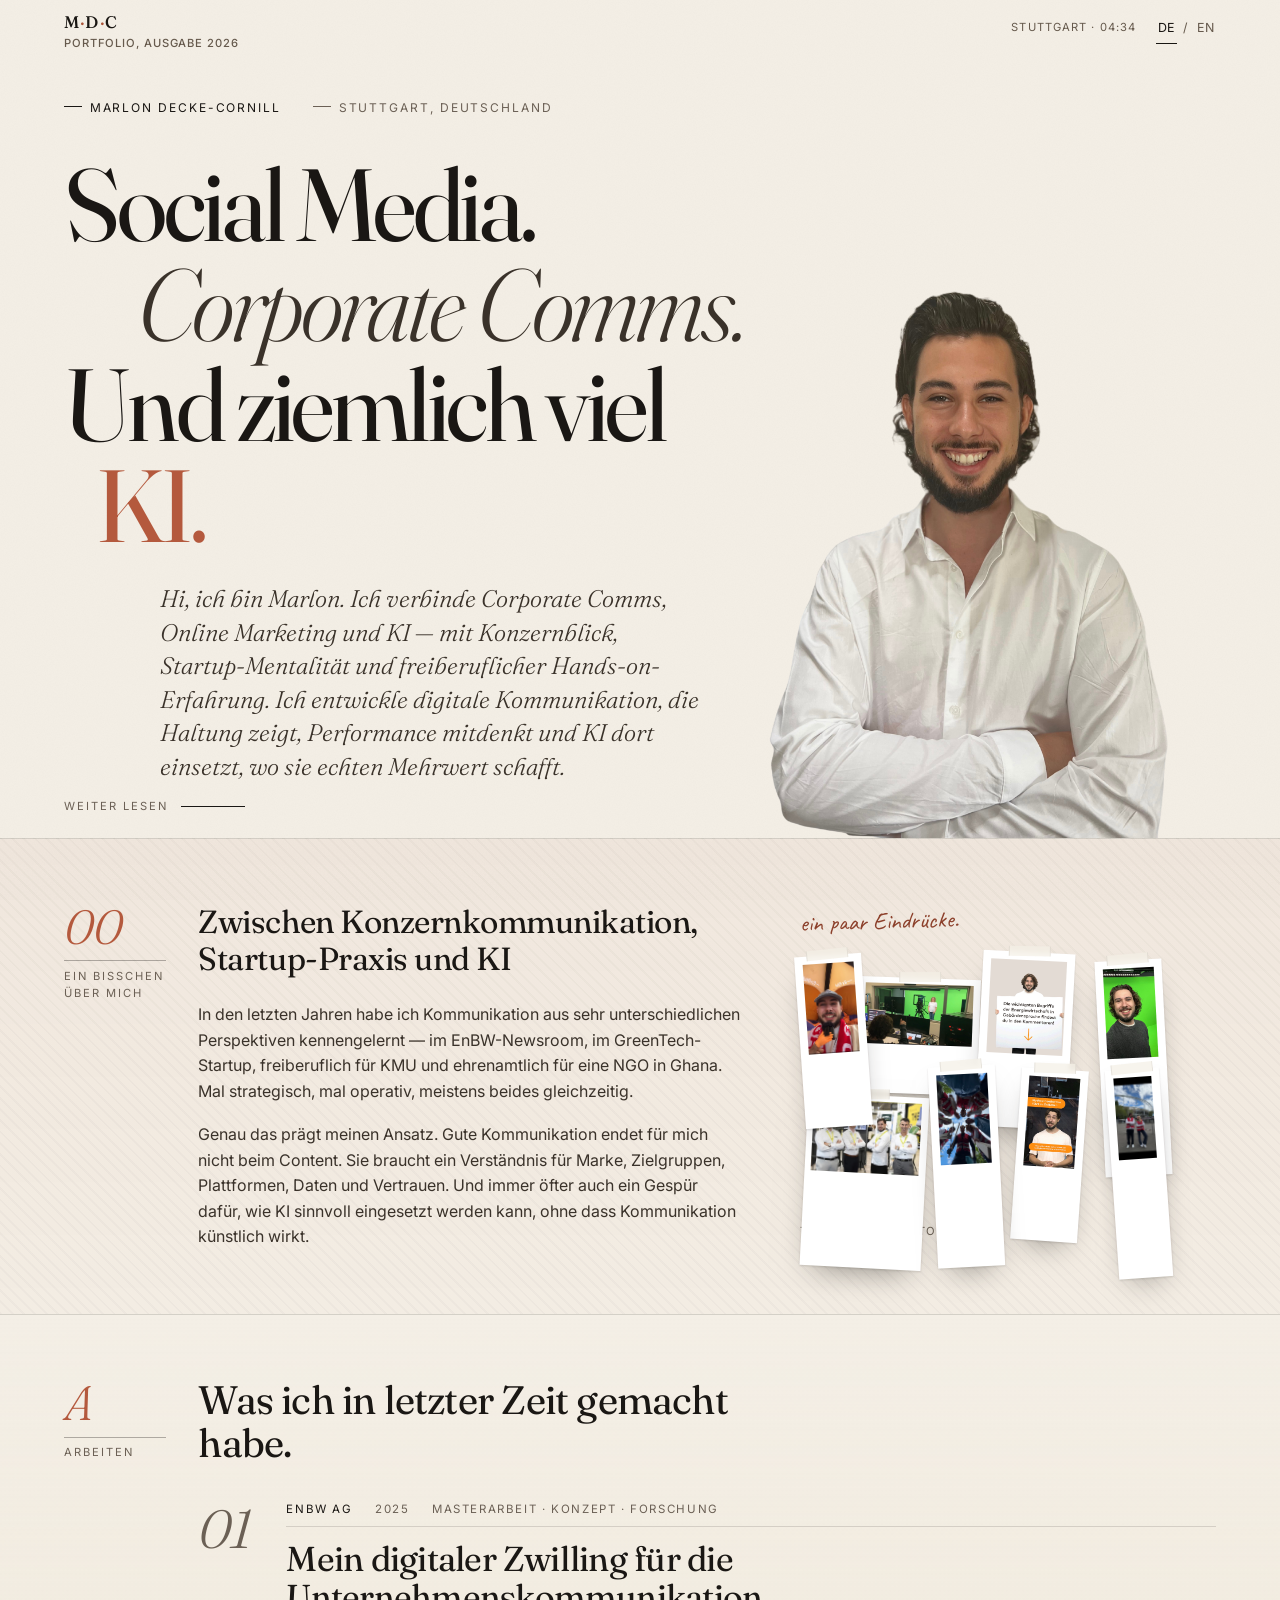
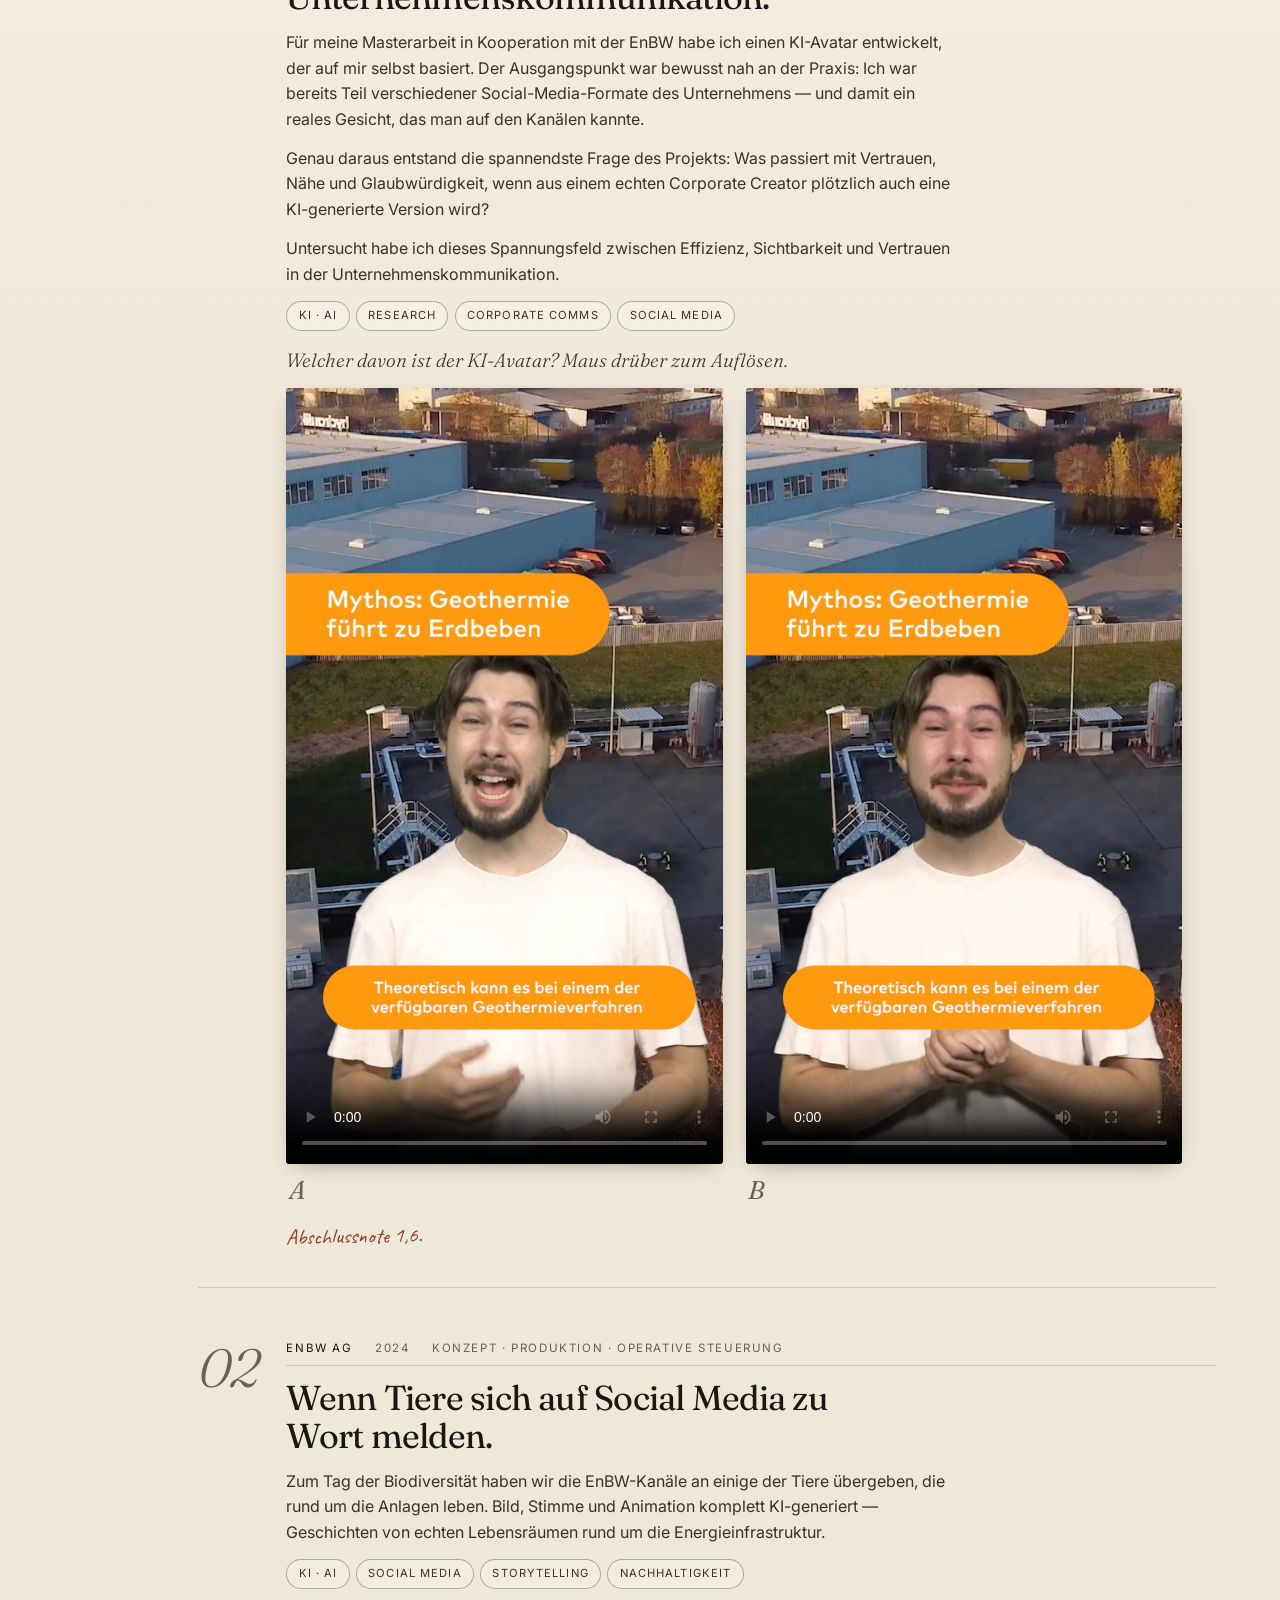
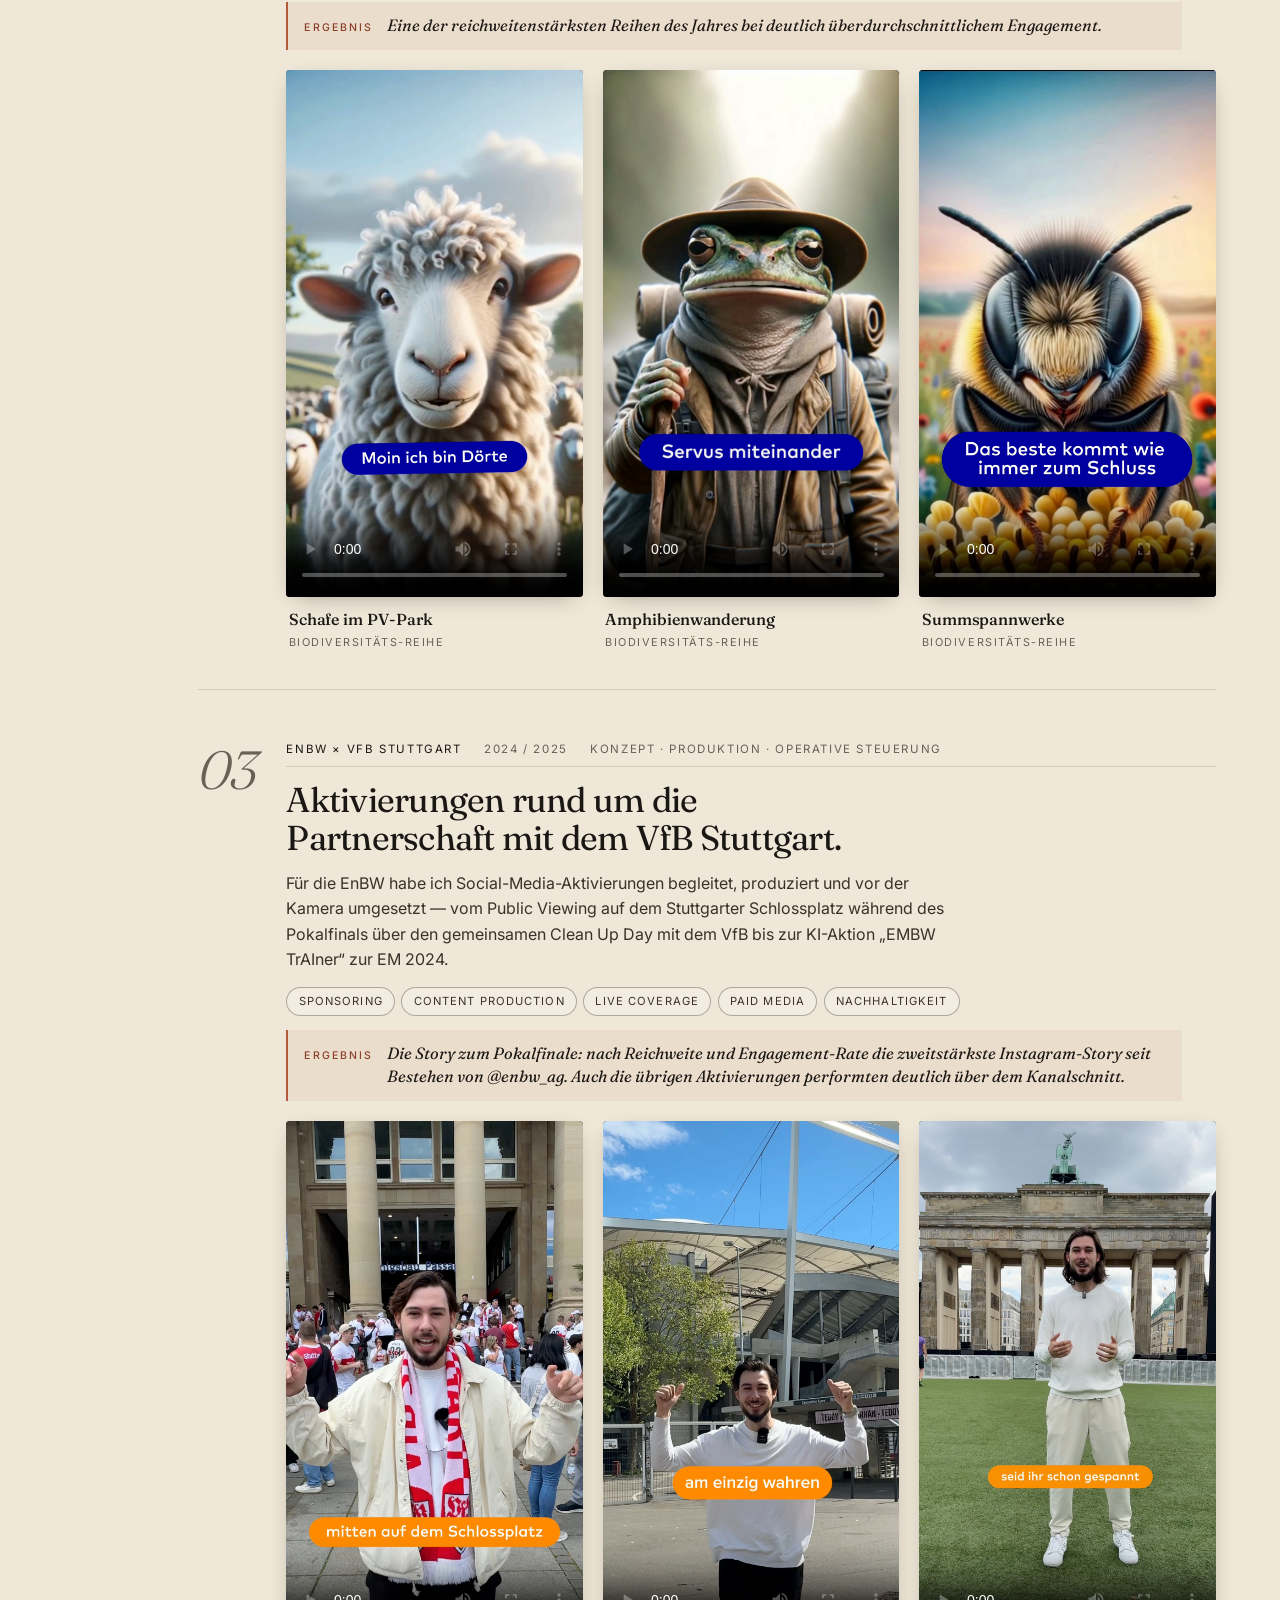
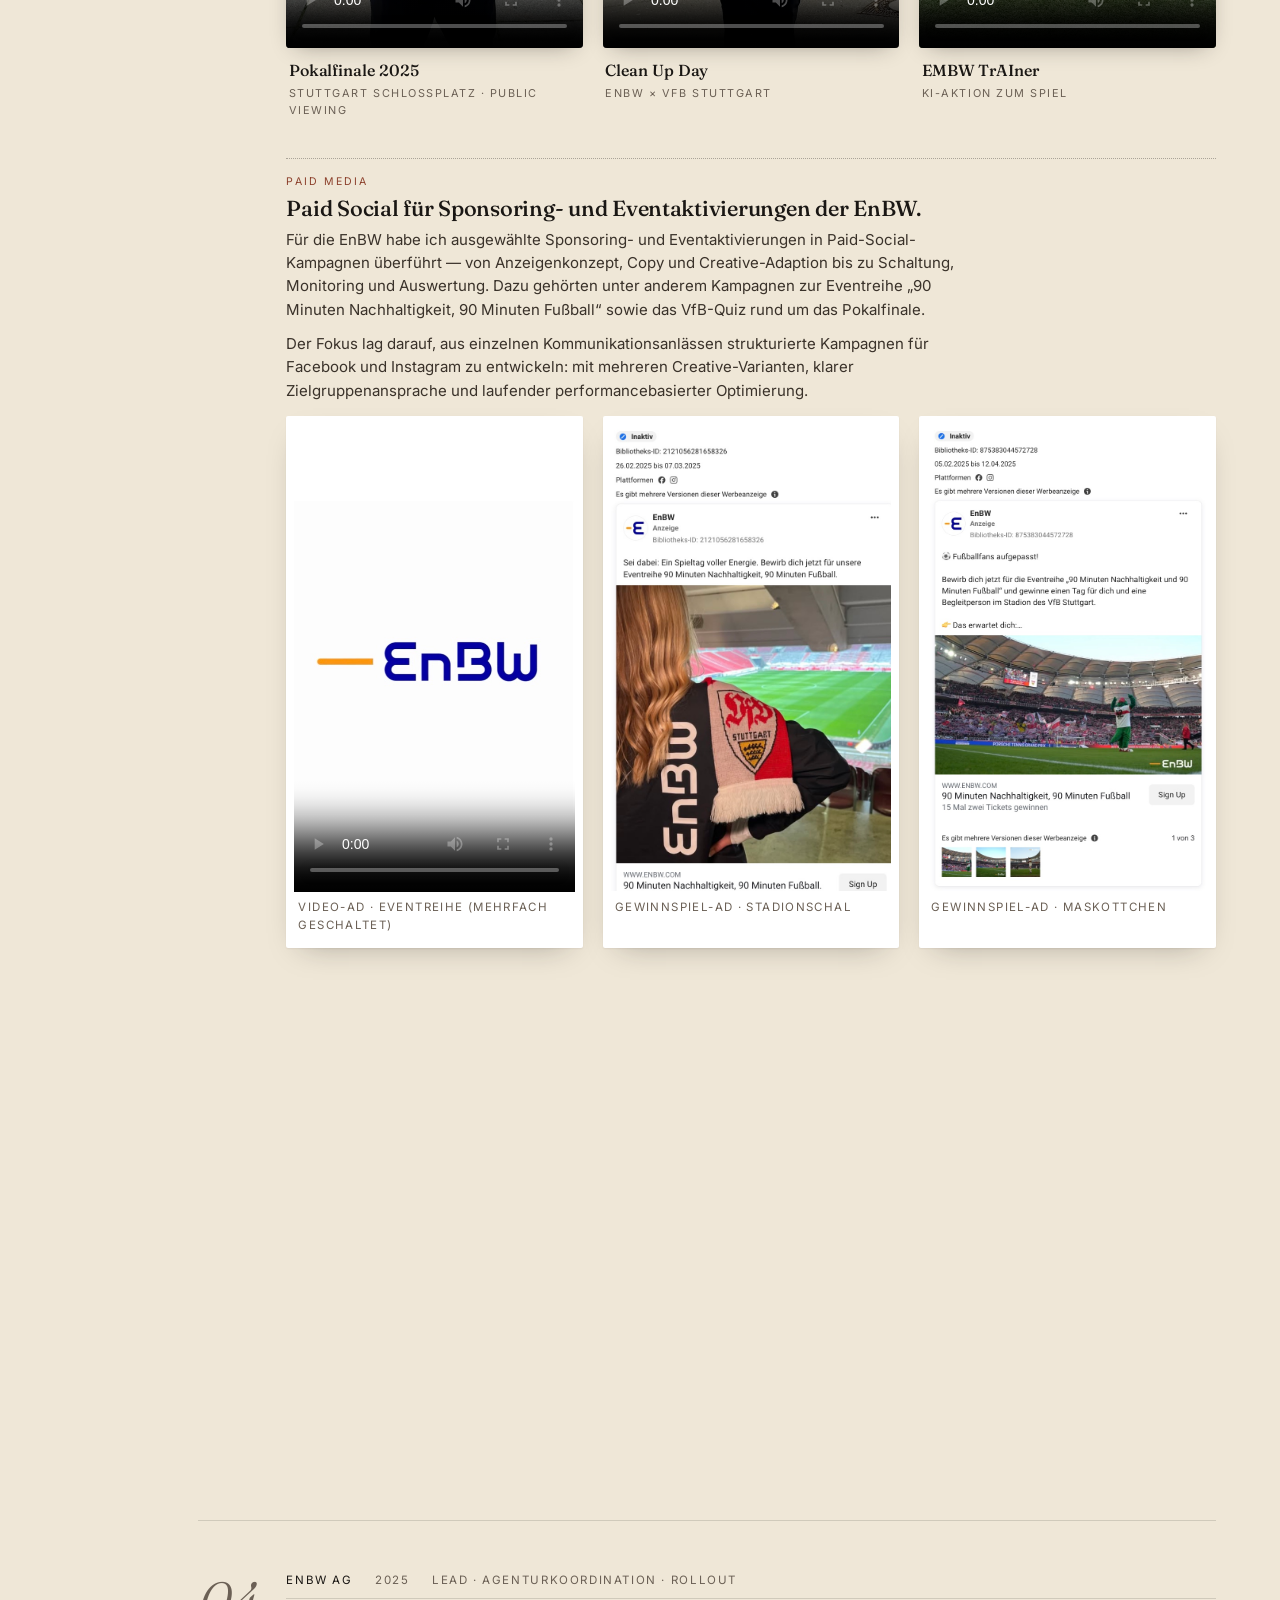
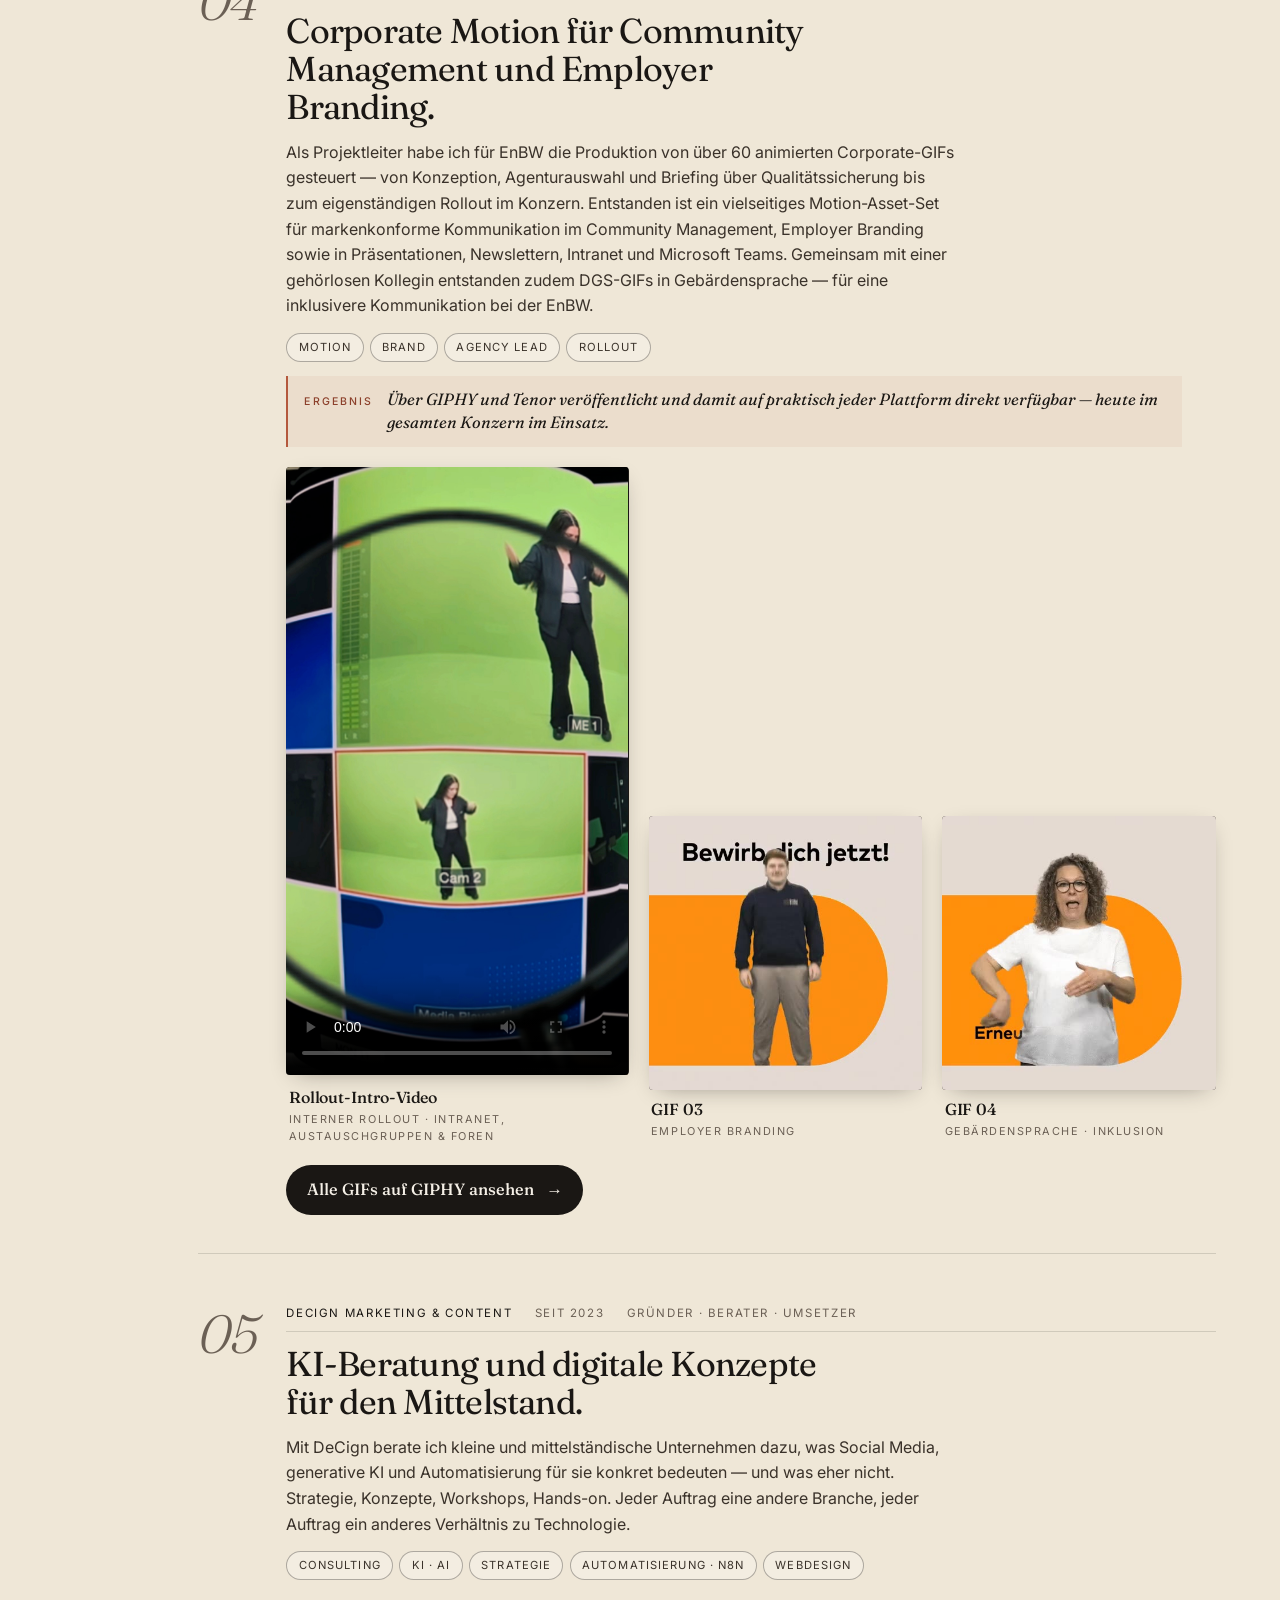
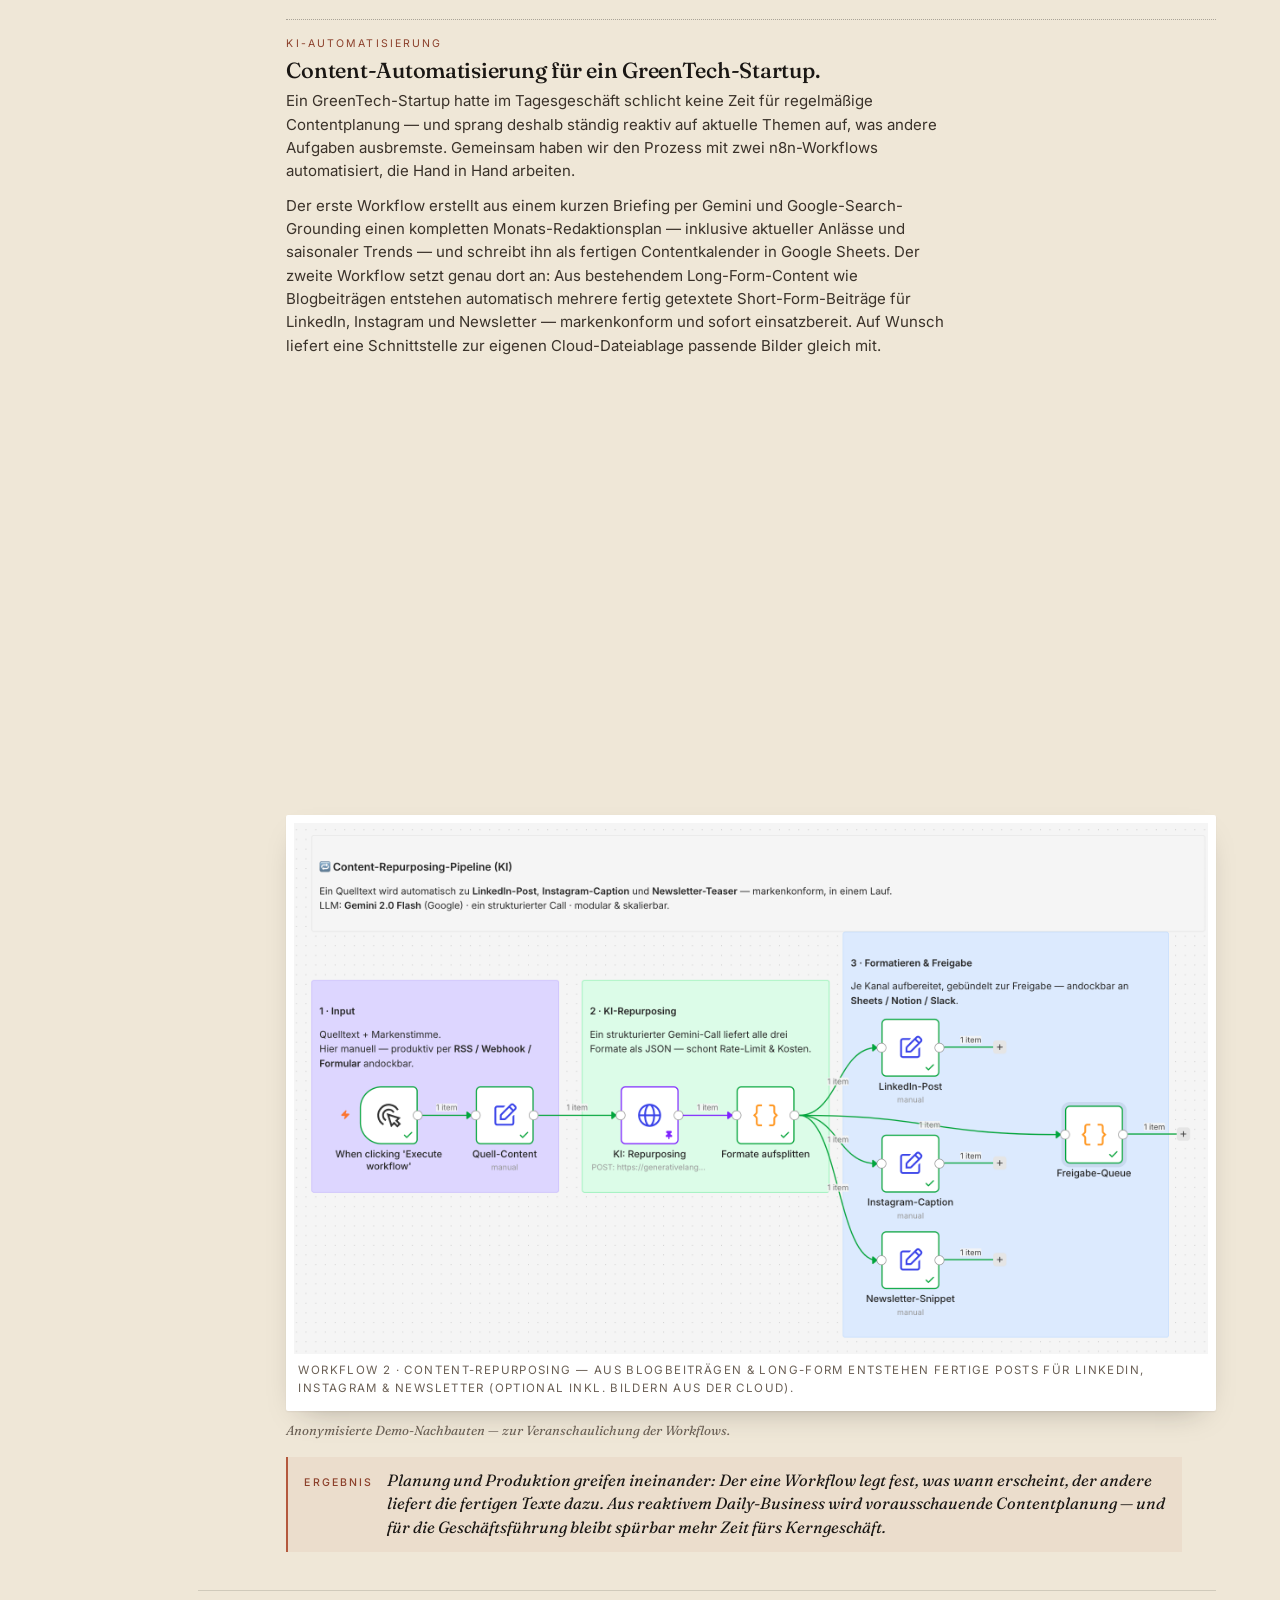
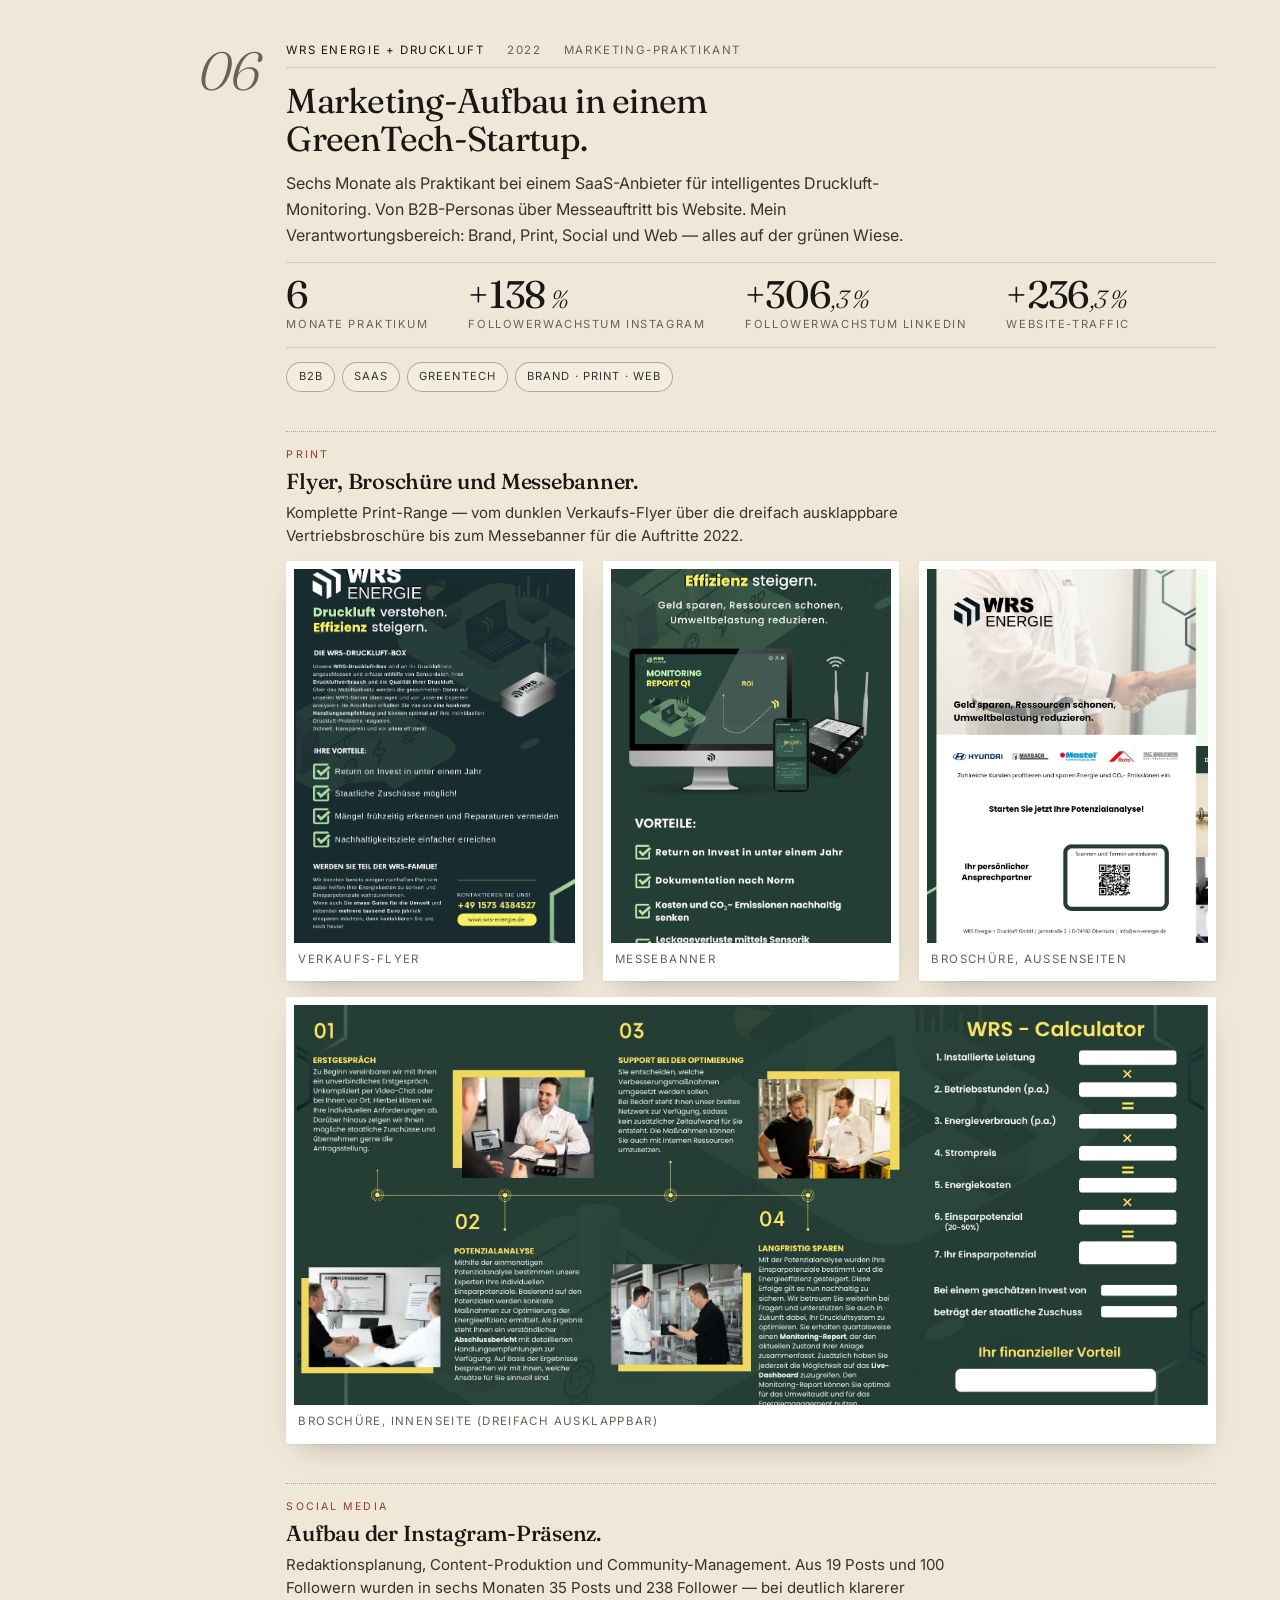
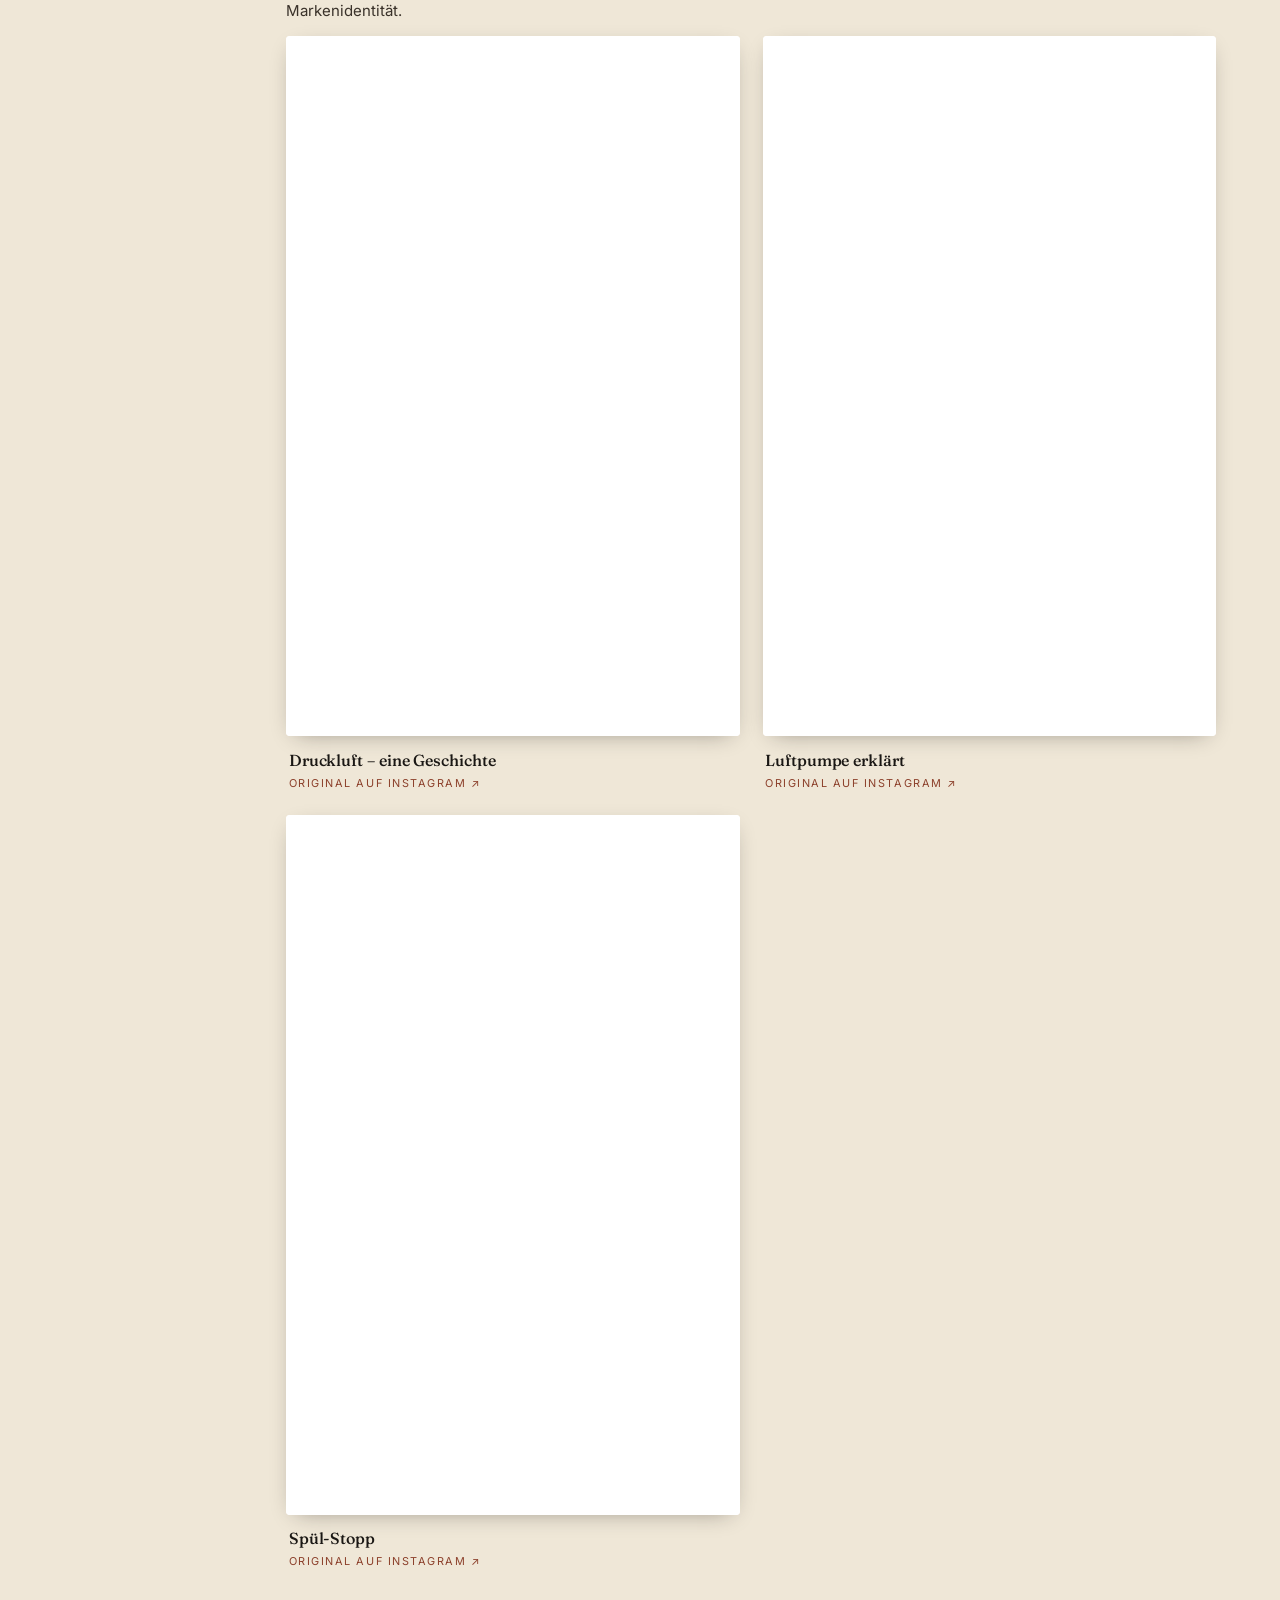
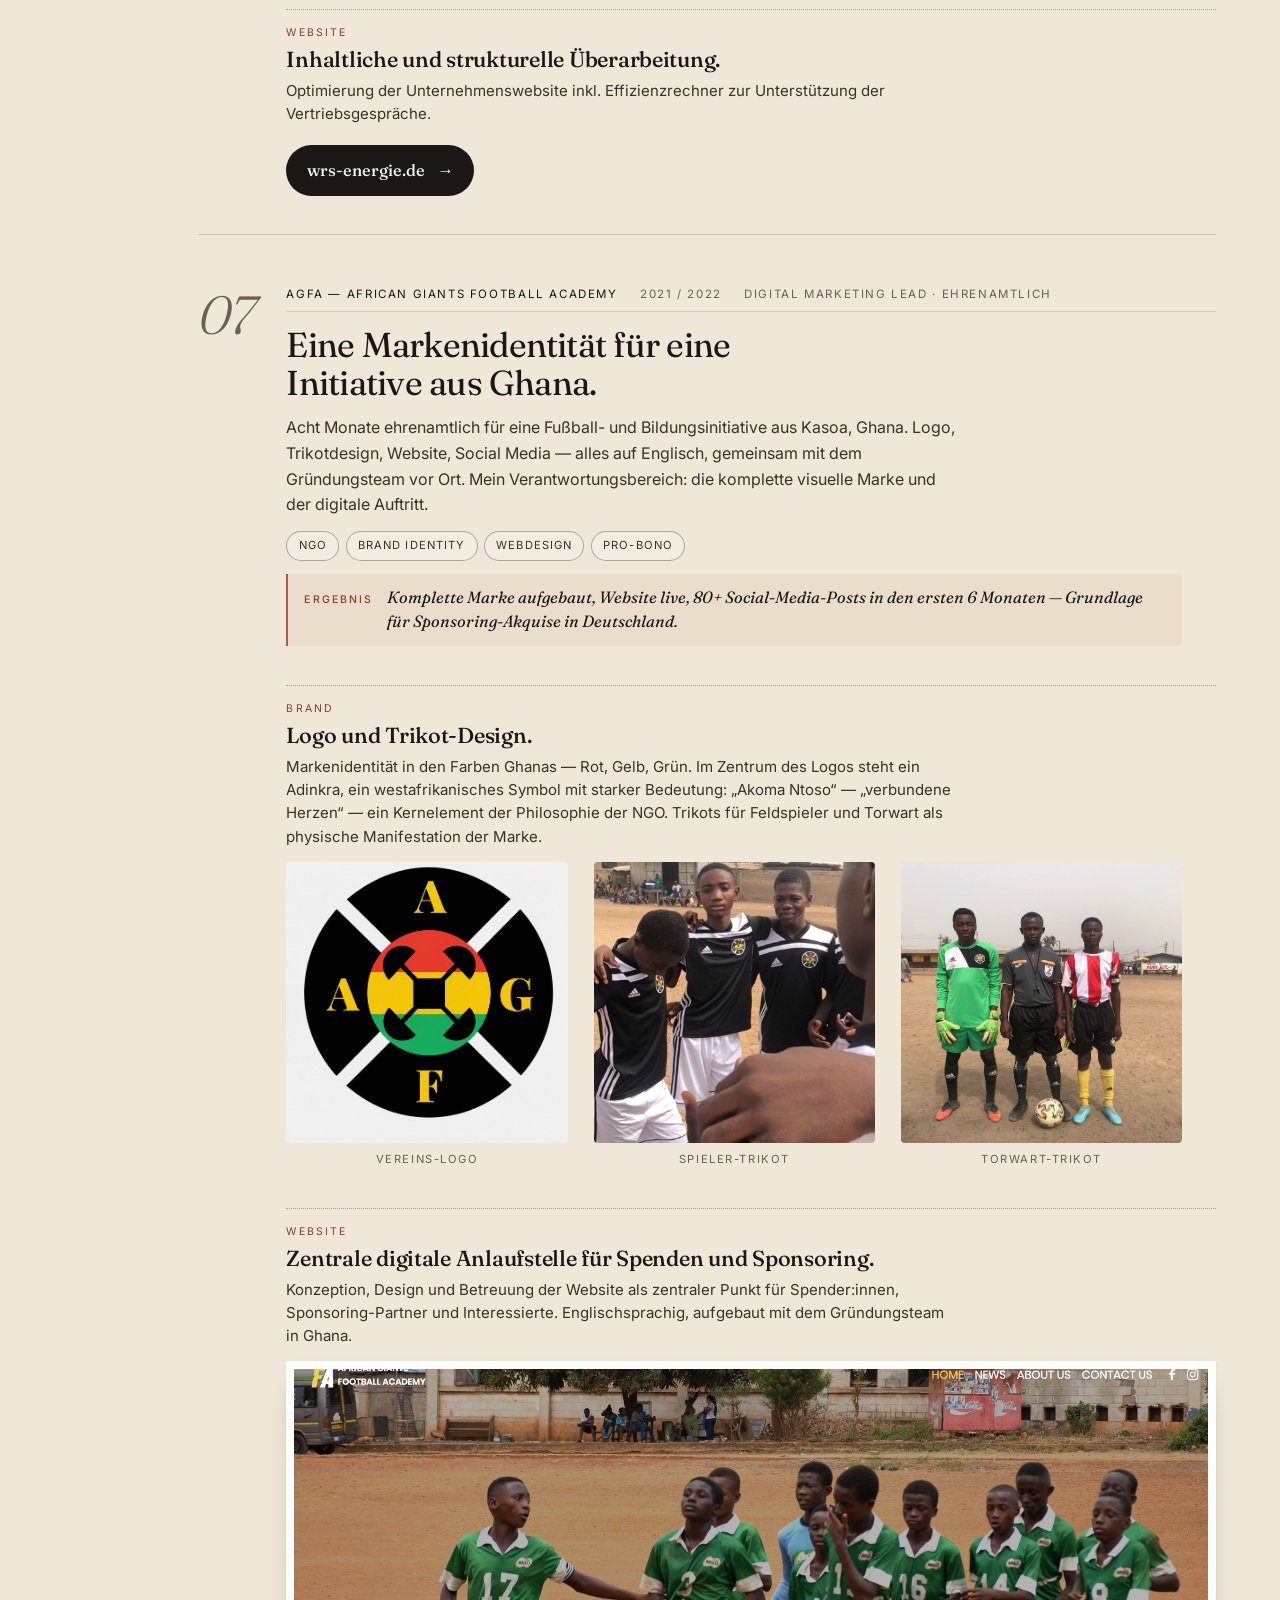
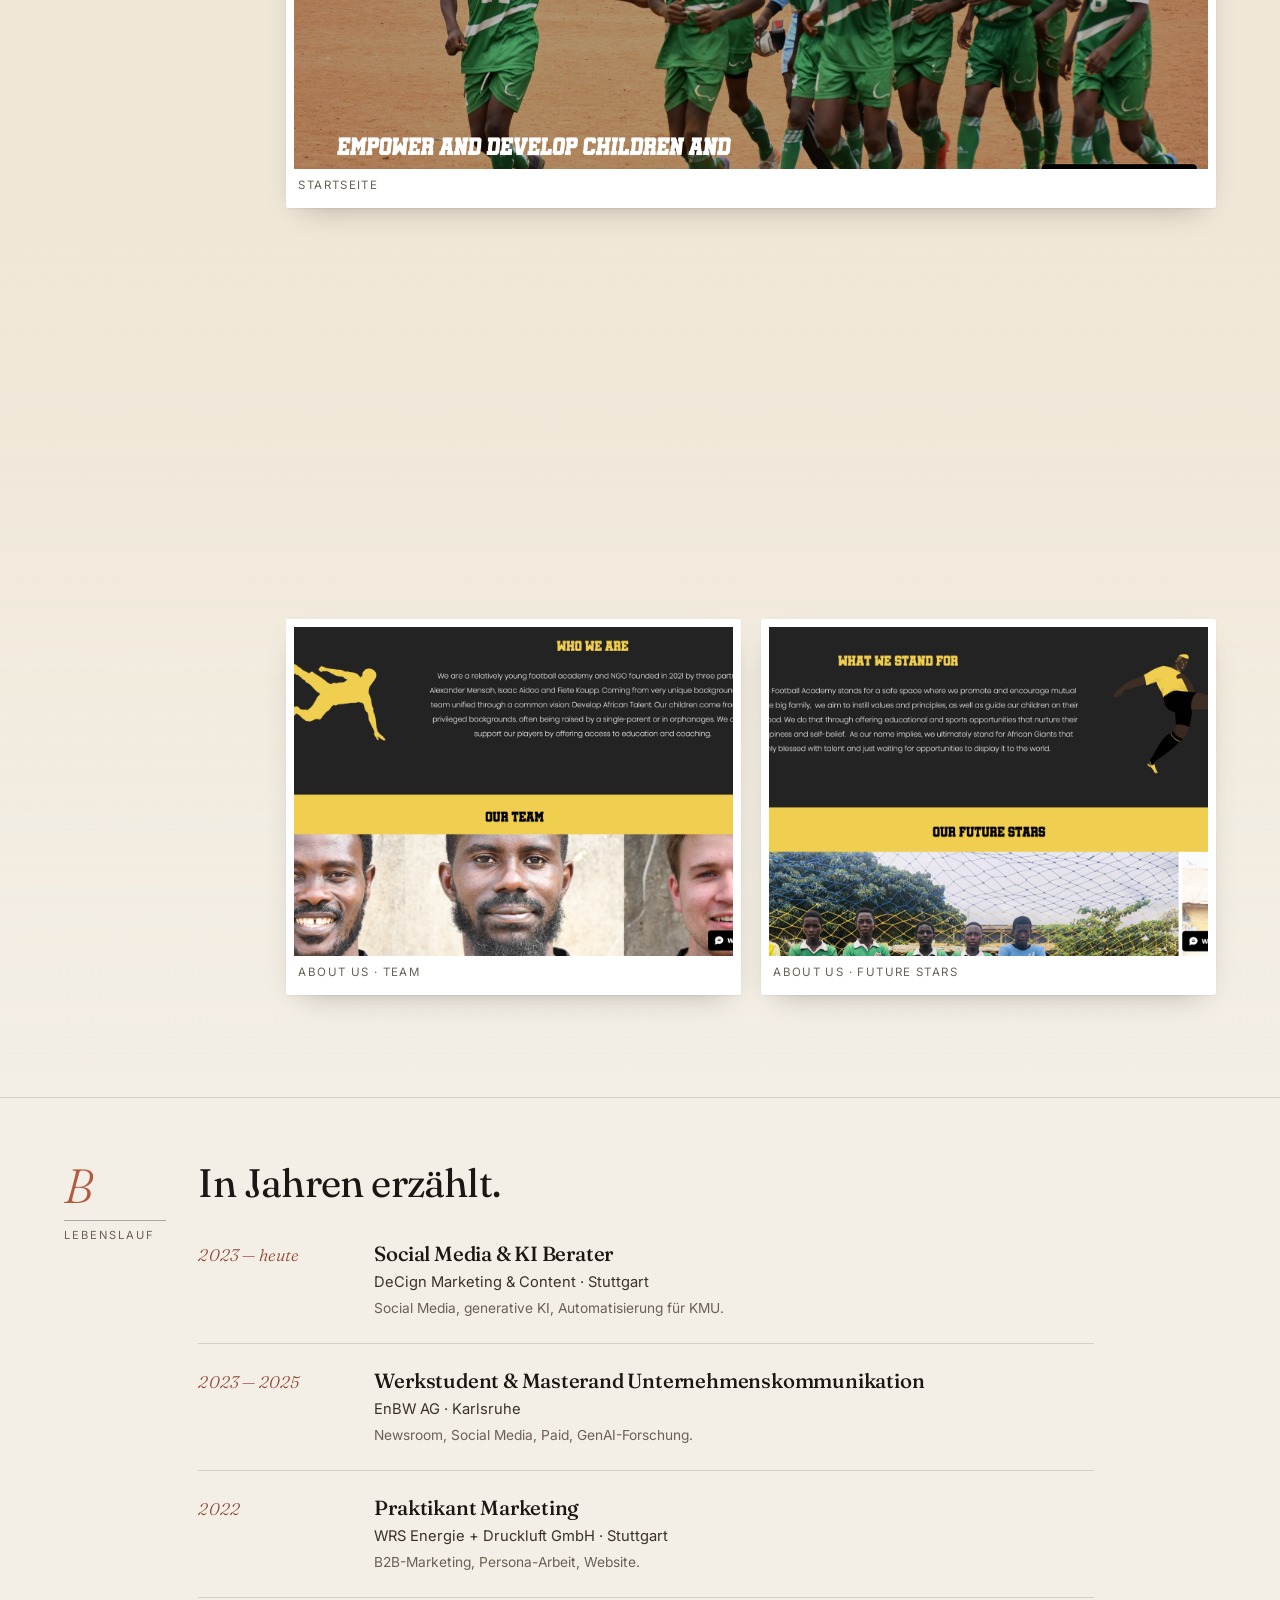
==== commit c8b92270: "Add Impressum & Datenschutz legal pages + footer links - New impressum.html (private-portfolio impri" ====
--- a/index.html
+++ b/index.html
@@ -10,7 +10,7 @@
 <link rel="preconnect" href="https://fonts.googleapis.com">
 <link rel="preconnect" href="https://fonts.gstatic.com" crossorigin>
 <link href="https://fonts.googleapis.com/css2?family=Fraunces:ital,opsz,wght@0,9..144,300;0,9..144,400;0,9..144,500;0,9..144,600;1,9..144,300;1,9..144,400&family=Inter:wght@300;400;500;600&family=Caveat:wght@400;500&display=swap" rel="stylesheet">
-<link rel="stylesheet" href="styles.css?v=20260616d" />
+<link rel="stylesheet" href="styles.css?v=20260618a" />
 </head>
 <body>
 
@@ -850,6 +850,10 @@
     <span class="foot__sep">·</span>
     <span data-de="Mit Sorgfalt aus Stuttgart." data-en="Made with care from Stuttgart.">Mit Sorgfalt aus Stuttgart.</span>
   </div>
+  <nav class="foot__legal" aria-label="Rechtliches">
+    <a href="impressum.html" data-de="Impressum" data-en="Imprint">Impressum</a>
+    <a href="datenschutz.html" data-de="Datenschutz" data-en="Privacy">Datenschutz</a>
+  </nav>
   <a class="foot__top" href="#top" data-de="↑ nach oben" data-en="↑ back to top">↑ nach oben</a>
 </footer>
 
--- a/styles.css
+++ b/styles.css
@@ -1244,6 +1244,72 @@
 }
 .foot__sep { padding: 0 0.6rem; }
 .foot__top:hover { color: var(--ink); }
+.foot__legal { display: flex; gap: 1.25rem; }
+.foot__legal a { transition: color 0.2s ease; }
+.foot__legal a:hover { color: var(--ink); }
+
+/* ───────── legal pages (Impressum / Datenschutz) ───────── */
+.legal {
+  max-width: 52rem;
+  margin: 0 auto;
+  padding: clamp(5.5rem, 14vh, 9rem) var(--page-pad) var(--section-pad);
+}
+.legal__eyebrow {
+  font-family: var(--sans);
+  font-size: 0.72rem;
+  letter-spacing: 0.22em;
+  text-transform: uppercase;
+  color: var(--terracotta-deep);
+  margin-bottom: 0.75rem;
+}
+.legal h1 {
+  font-family: var(--serif);
+  font-weight: 400;
+  font-size: clamp(2rem, 5vw, 3rem);
+  line-height: 1.1;
+  margin-bottom: 1.75rem;
+}
+.legal__lede {
+  font-family: var(--serif);
+  font-style: italic;
+  color: var(--ink-mute);
+  margin-bottom: 1.5rem;
+}
+.legal h2 {
+  font-family: var(--serif);
+  font-weight: 500;
+  font-size: 1.3rem;
+  margin: 2.25rem 0 0.6rem;
+}
+.legal h3 {
+  font-family: var(--sans);
+  font-weight: 600;
+  font-size: 0.95rem;
+  margin: 1.4rem 0 0.3rem;
+}
+.legal p, .legal address, .legal li {
+  font-family: var(--sans);
+  font-size: 0.96rem;
+  line-height: 1.65;
+  color: var(--ink-soft);
+  font-style: normal;
+}
+.legal p + p { margin-top: 0.7rem; }
+.legal address { margin: 0.3rem 0; line-height: 1.6; }
+.legal a:not(.legal__back) {
+  color: var(--terracotta-deep);
+  text-decoration: underline;
+  text-underline-offset: 2px;
+}
+.legal ul { list-style: disc; padding-left: 1.2rem; margin: 0.5rem 0; }
+.legal ul li { margin: 0.25rem 0; }
+.legal__back {
+  display: inline-flex; align-items: center; gap: 0.4rem;
+  font-family: var(--sans); font-size: 0.82rem; letter-spacing: 0.06em;
+  color: var(--ink-mute); margin-top: 2.75rem;
+  transition: color 0.2s ease;
+}
+.legal__back:hover { color: var(--ink); }
 
 /* ───────── LIGHTBOX ───────── */
 .lightbox {
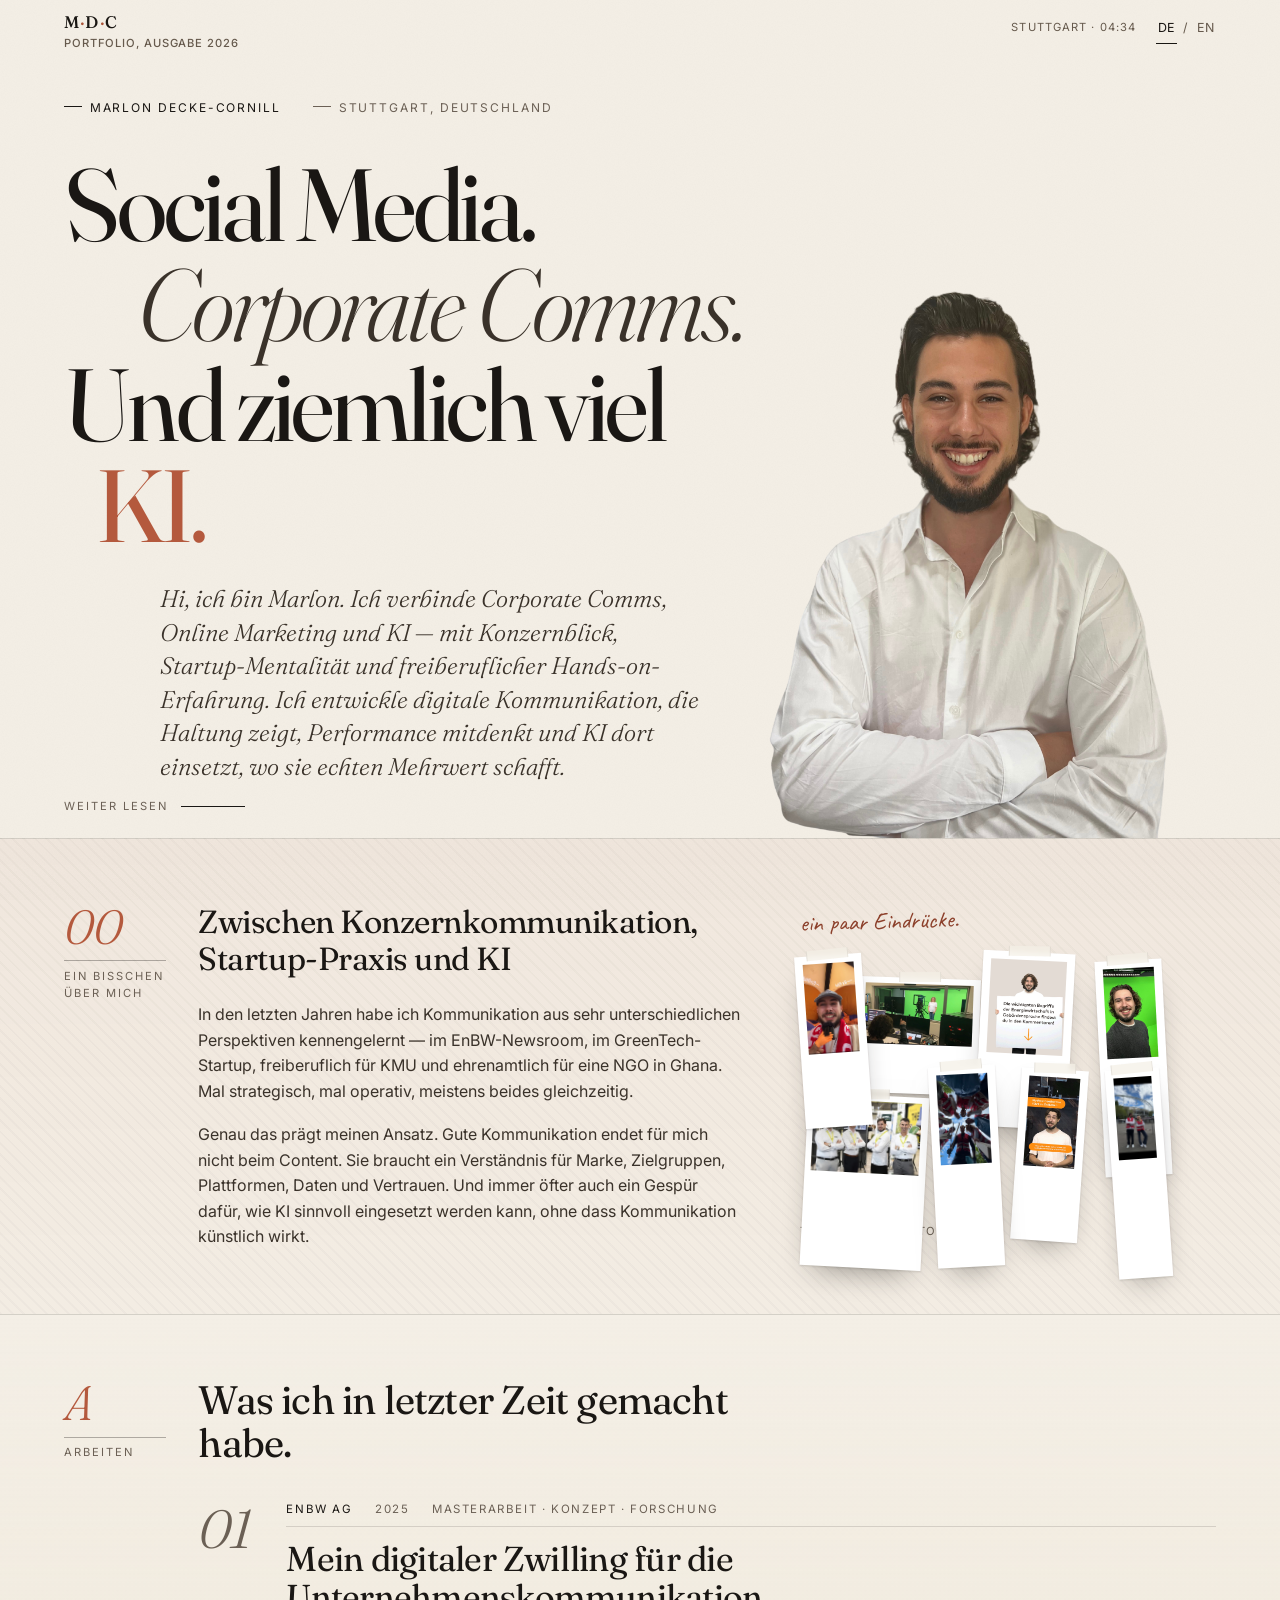
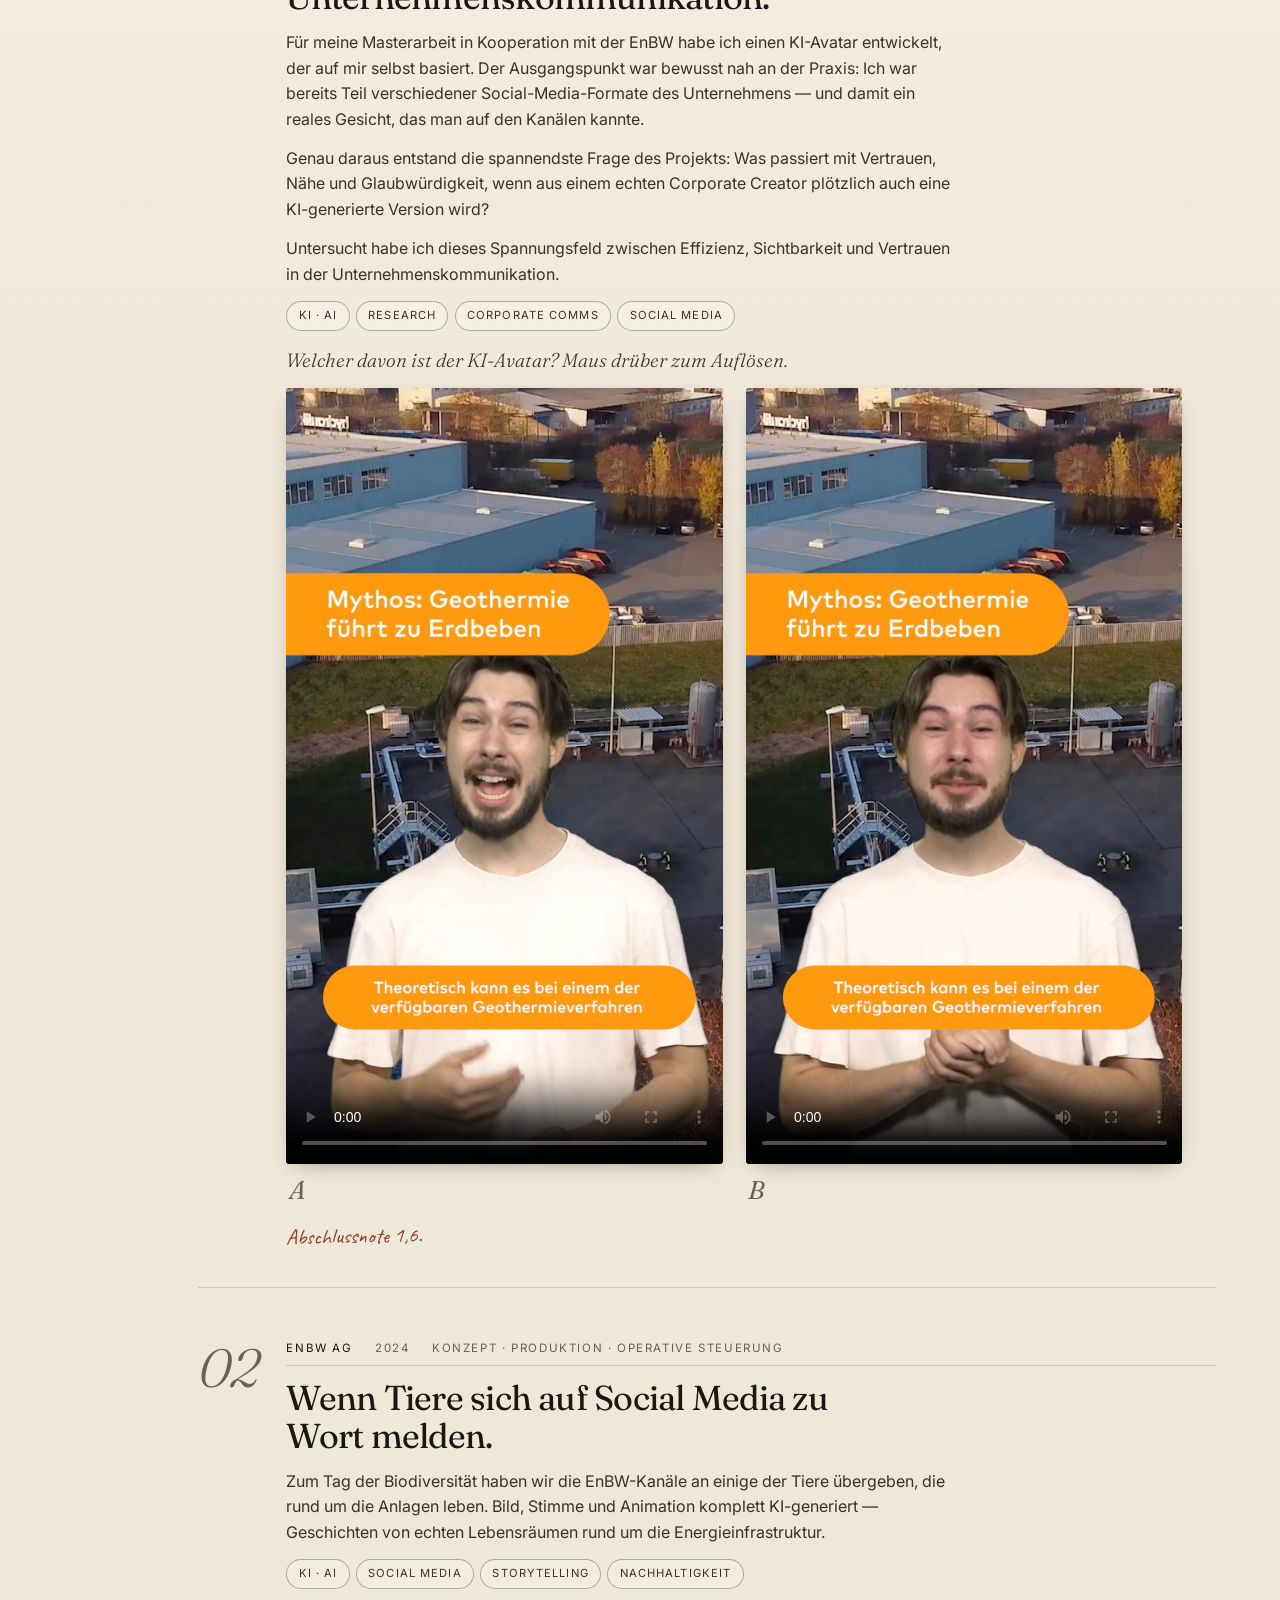
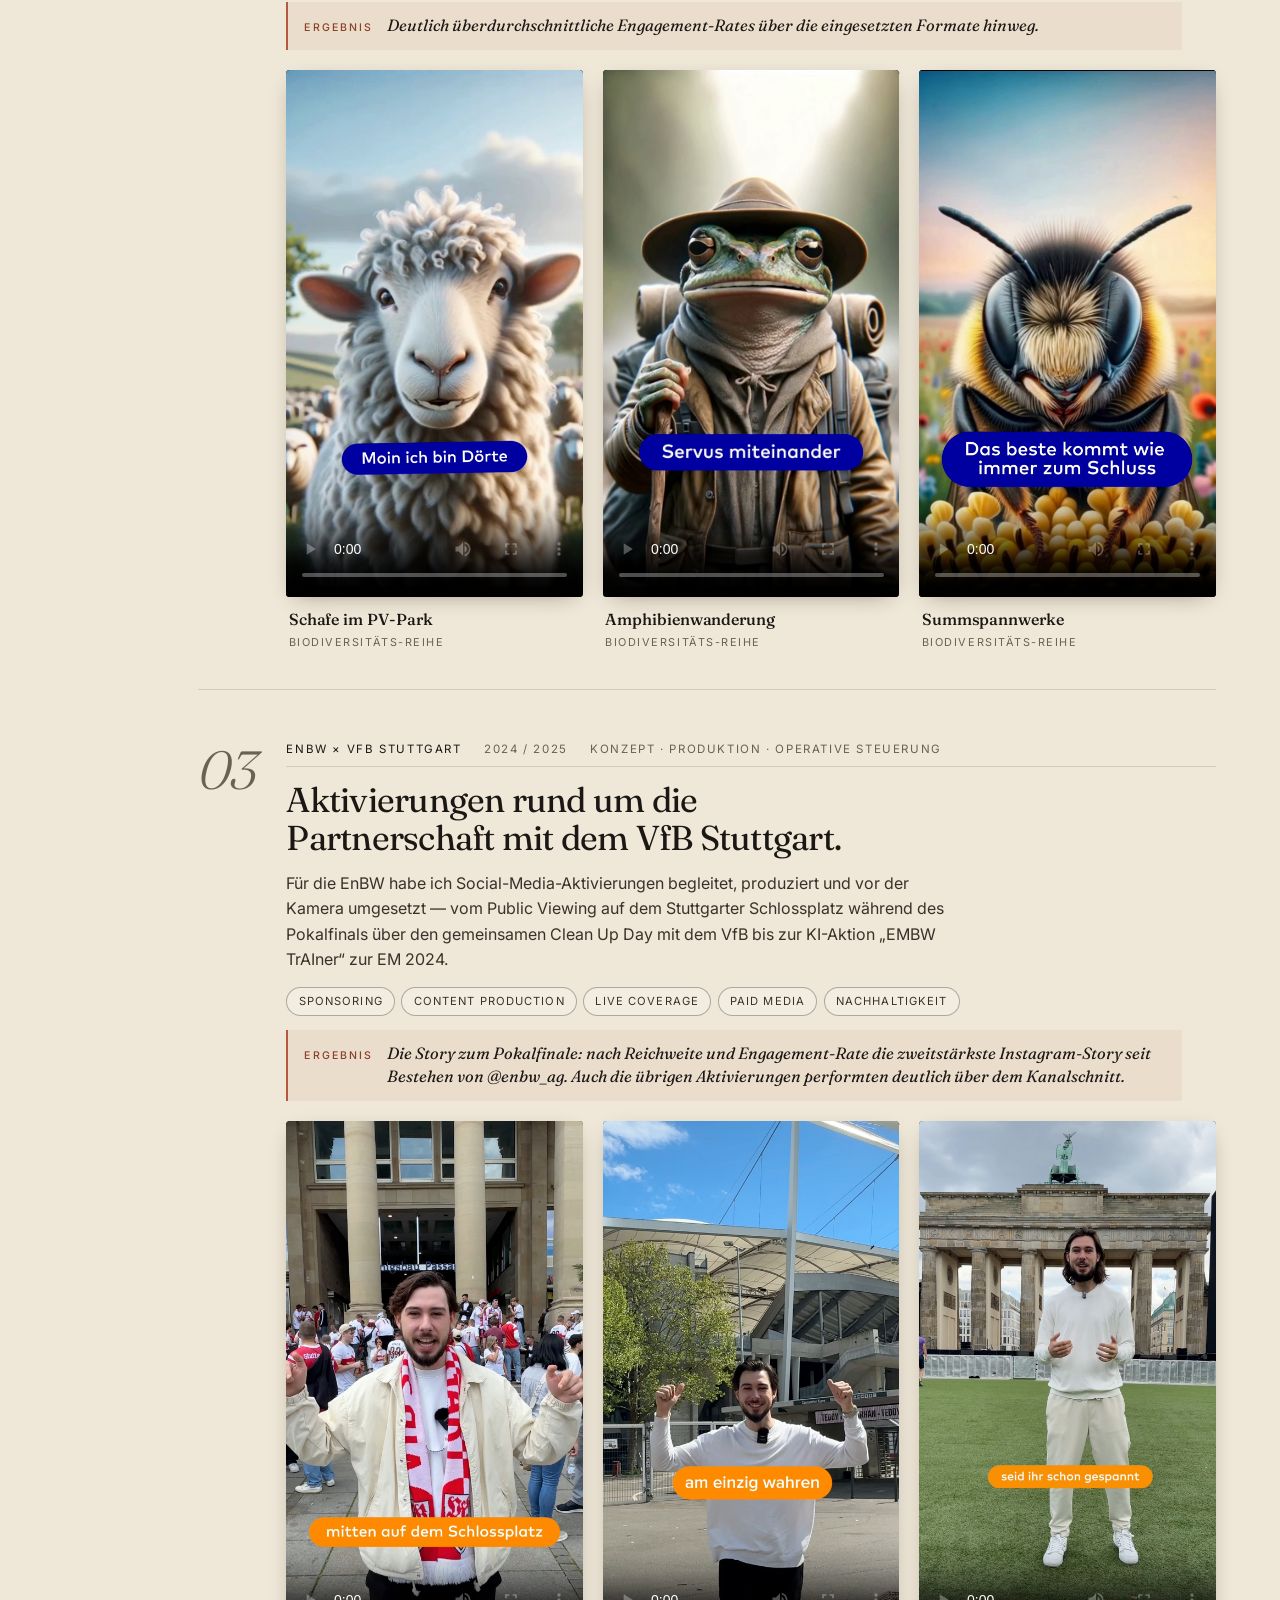
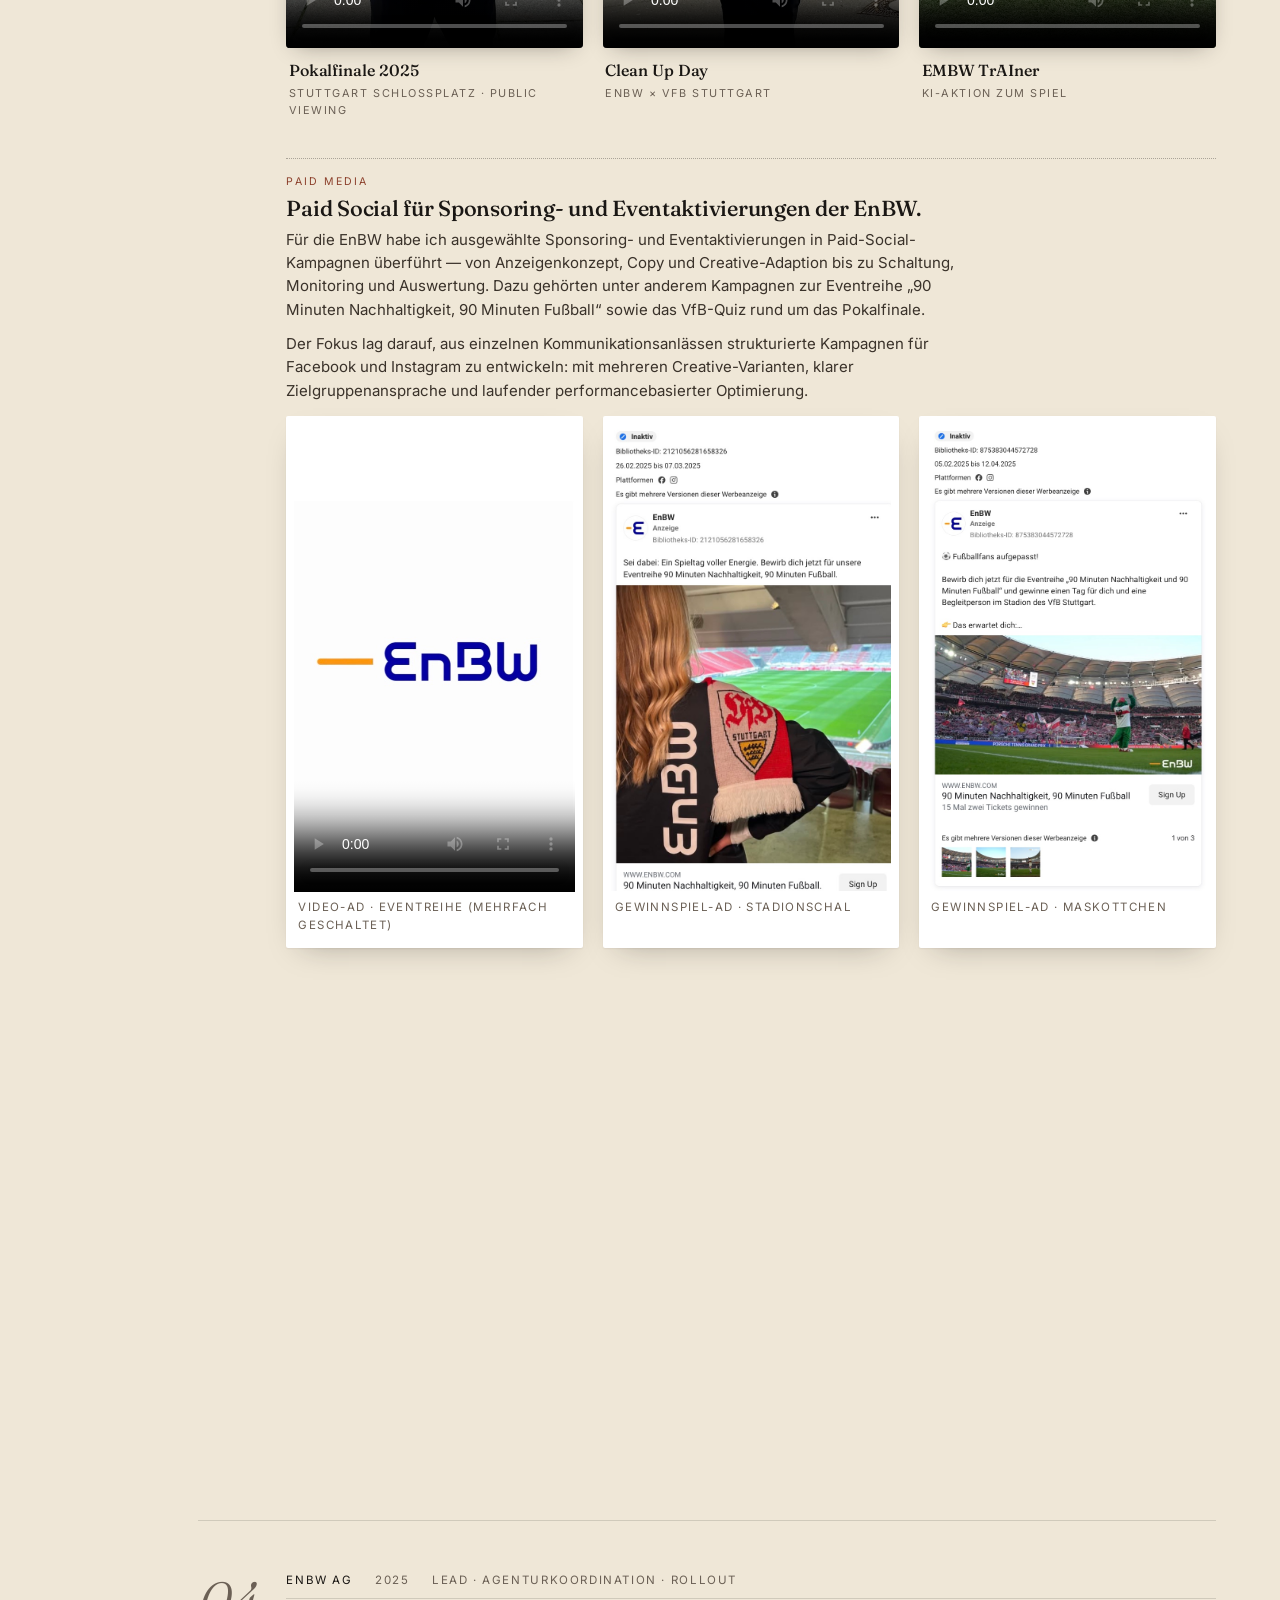
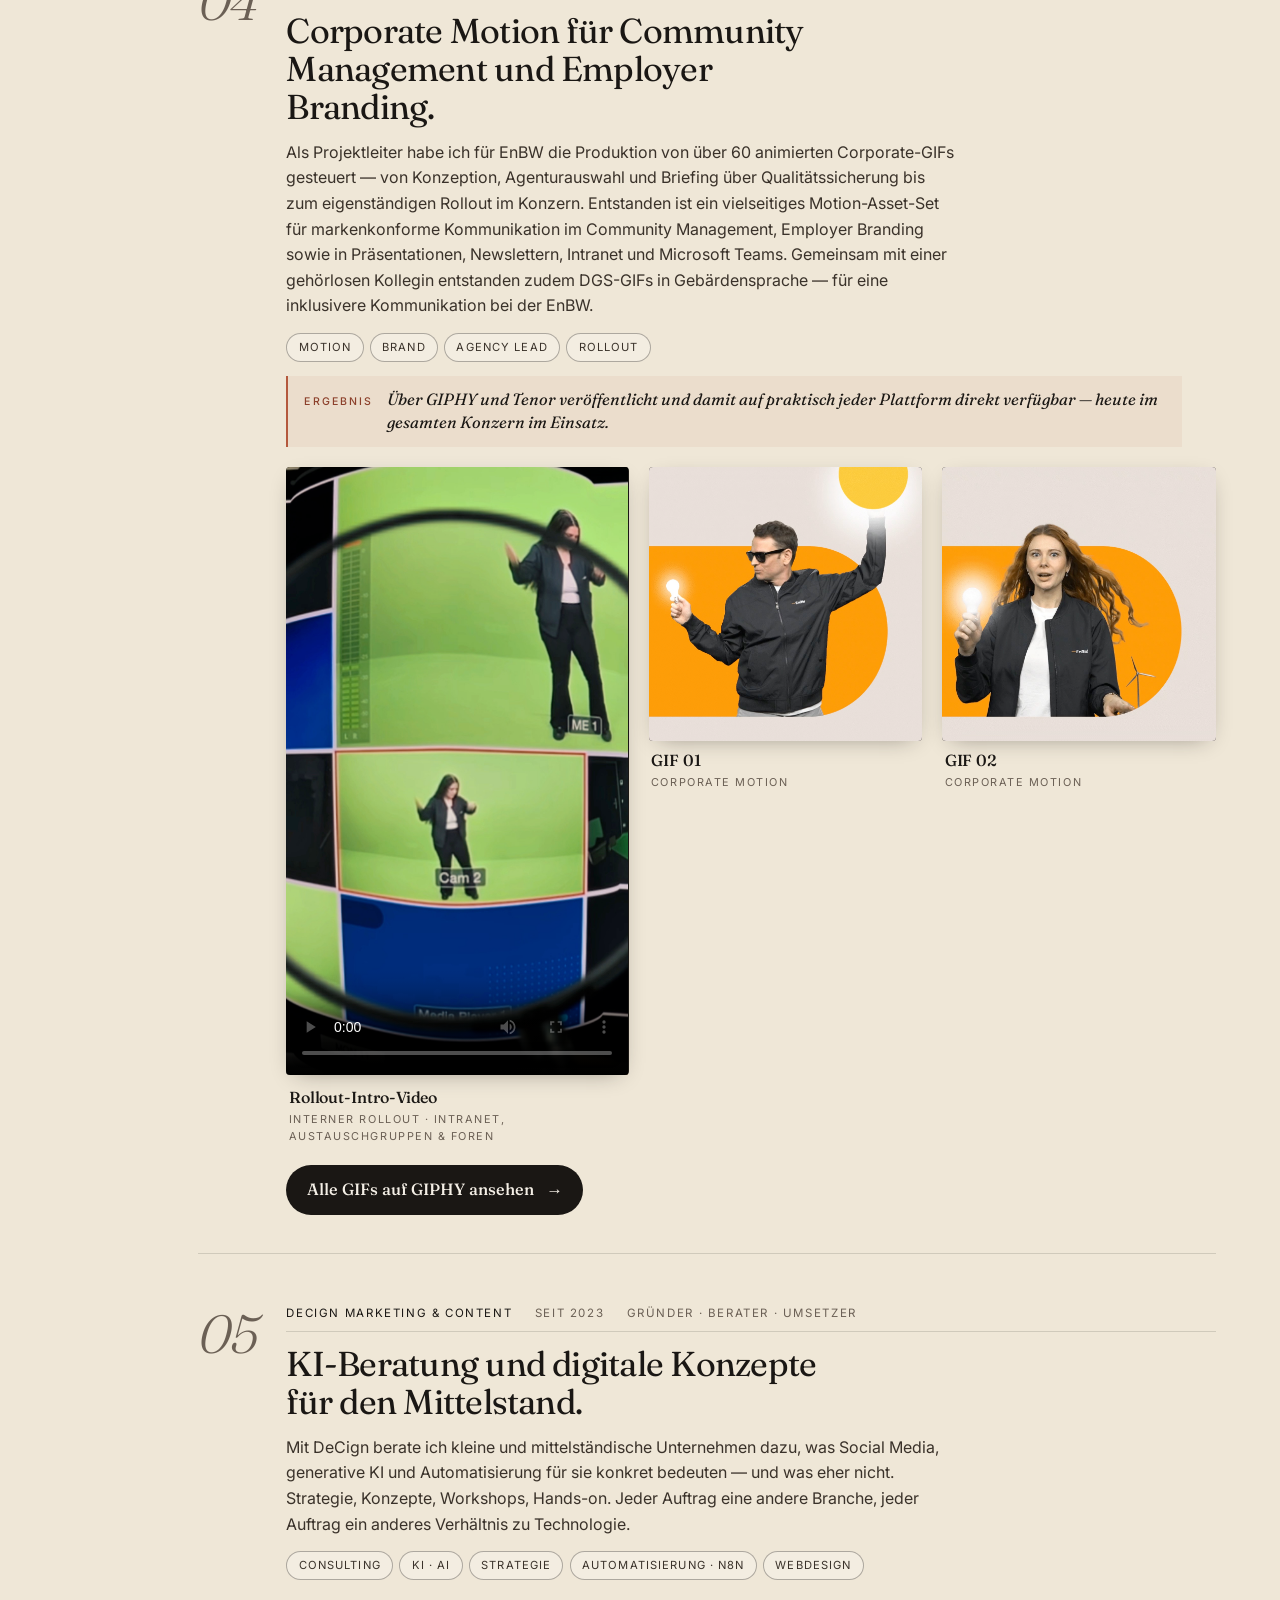
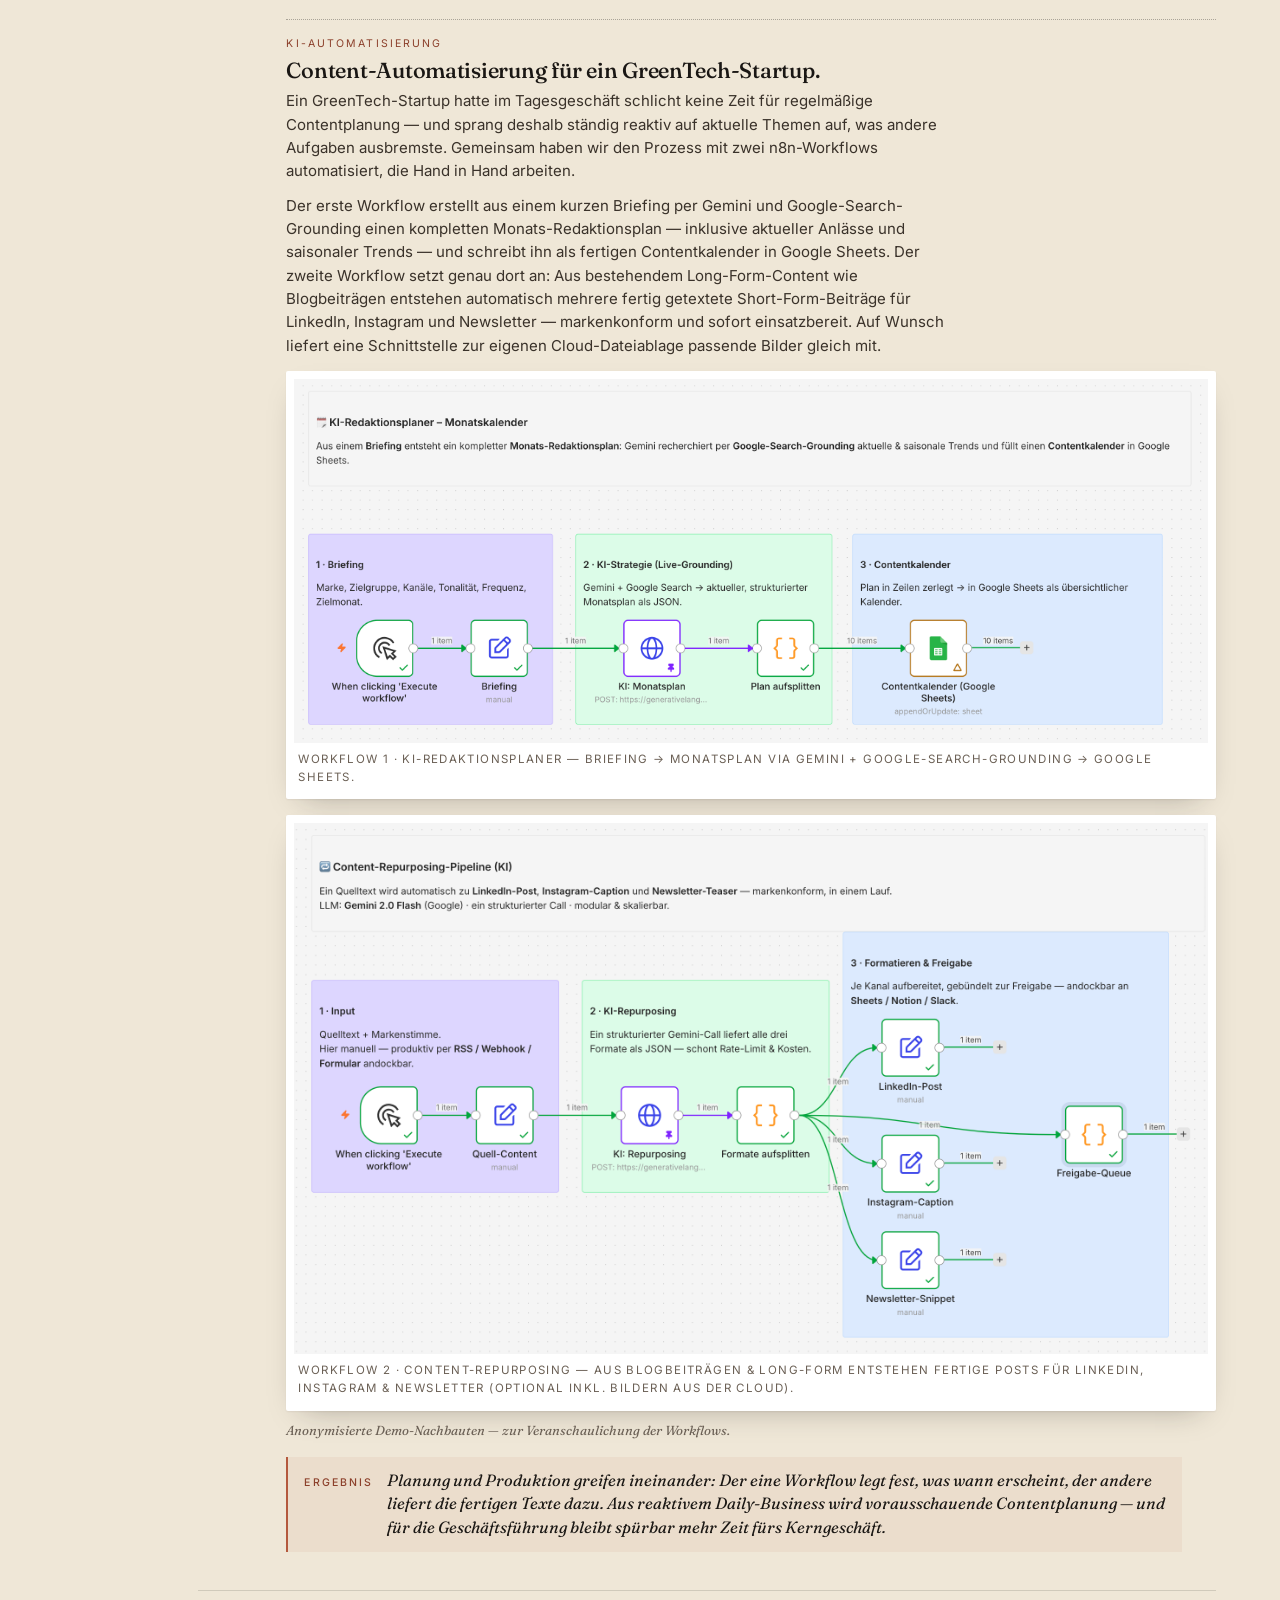
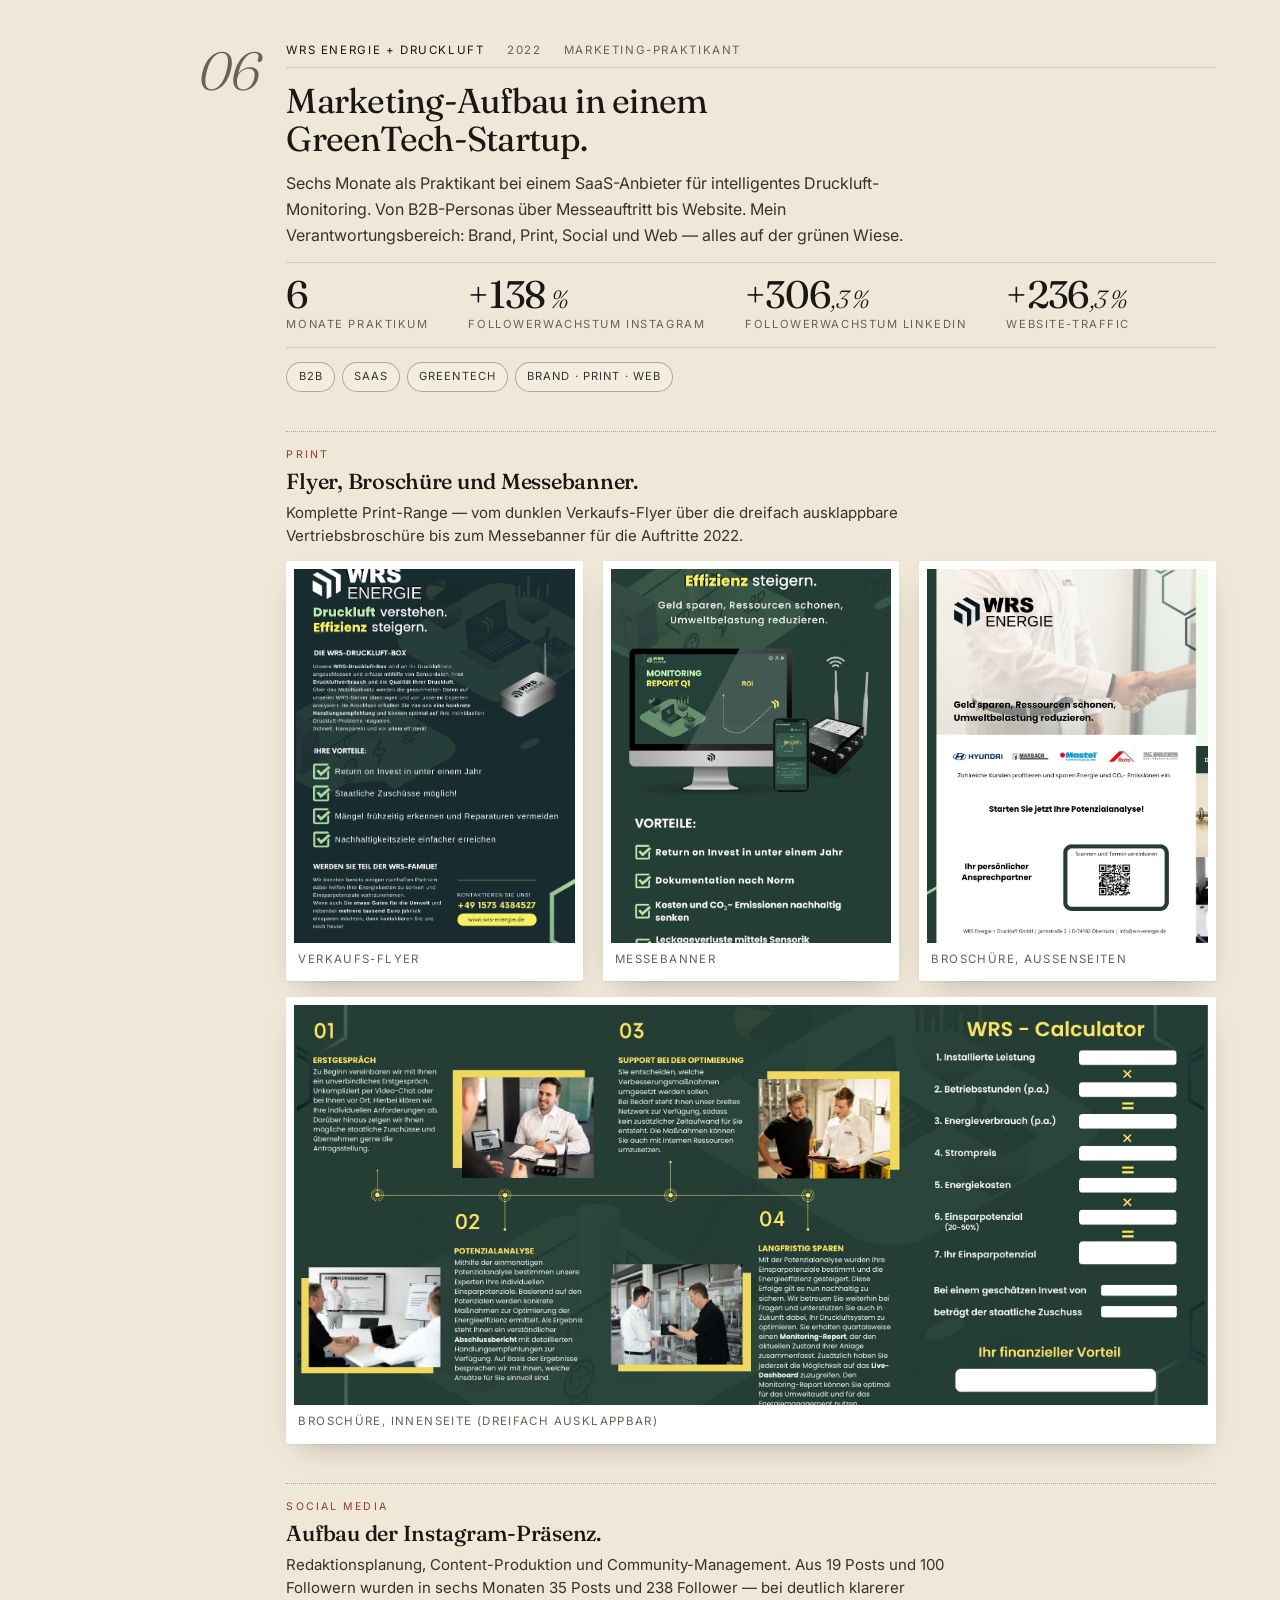
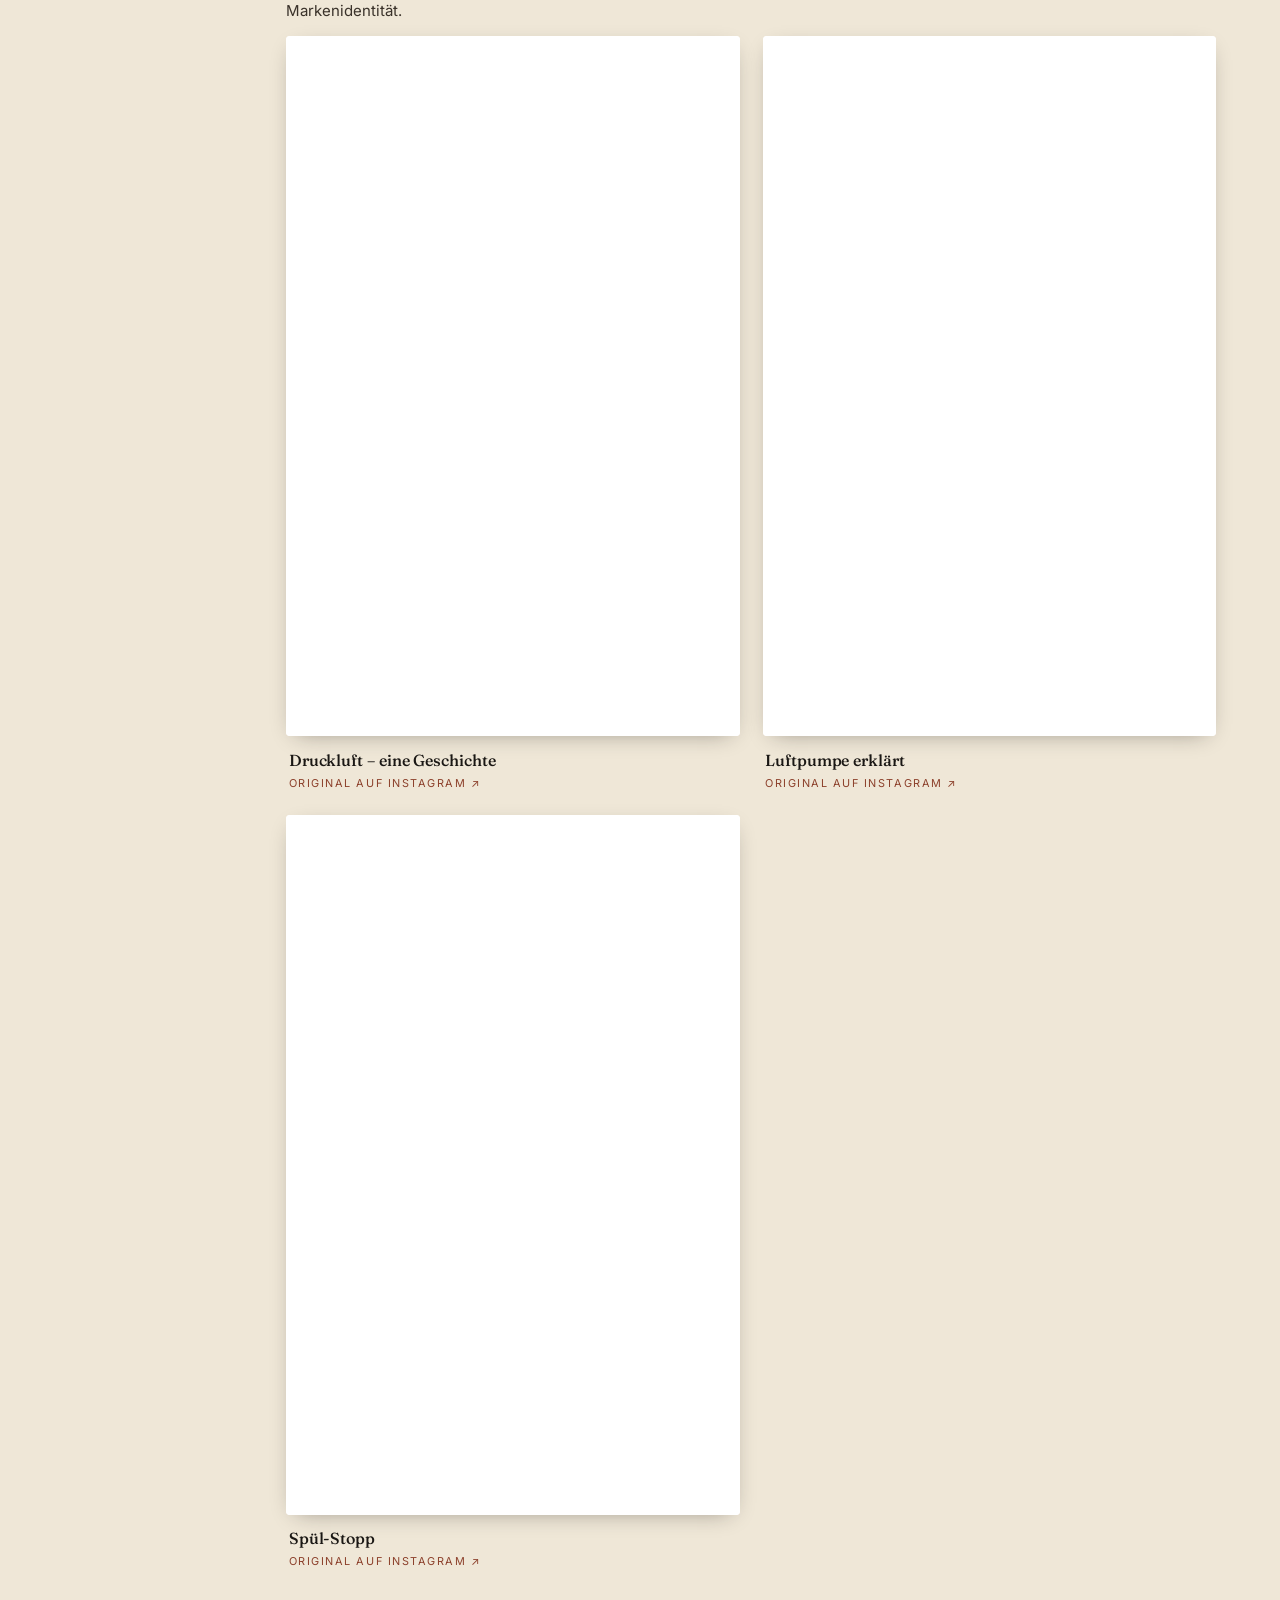
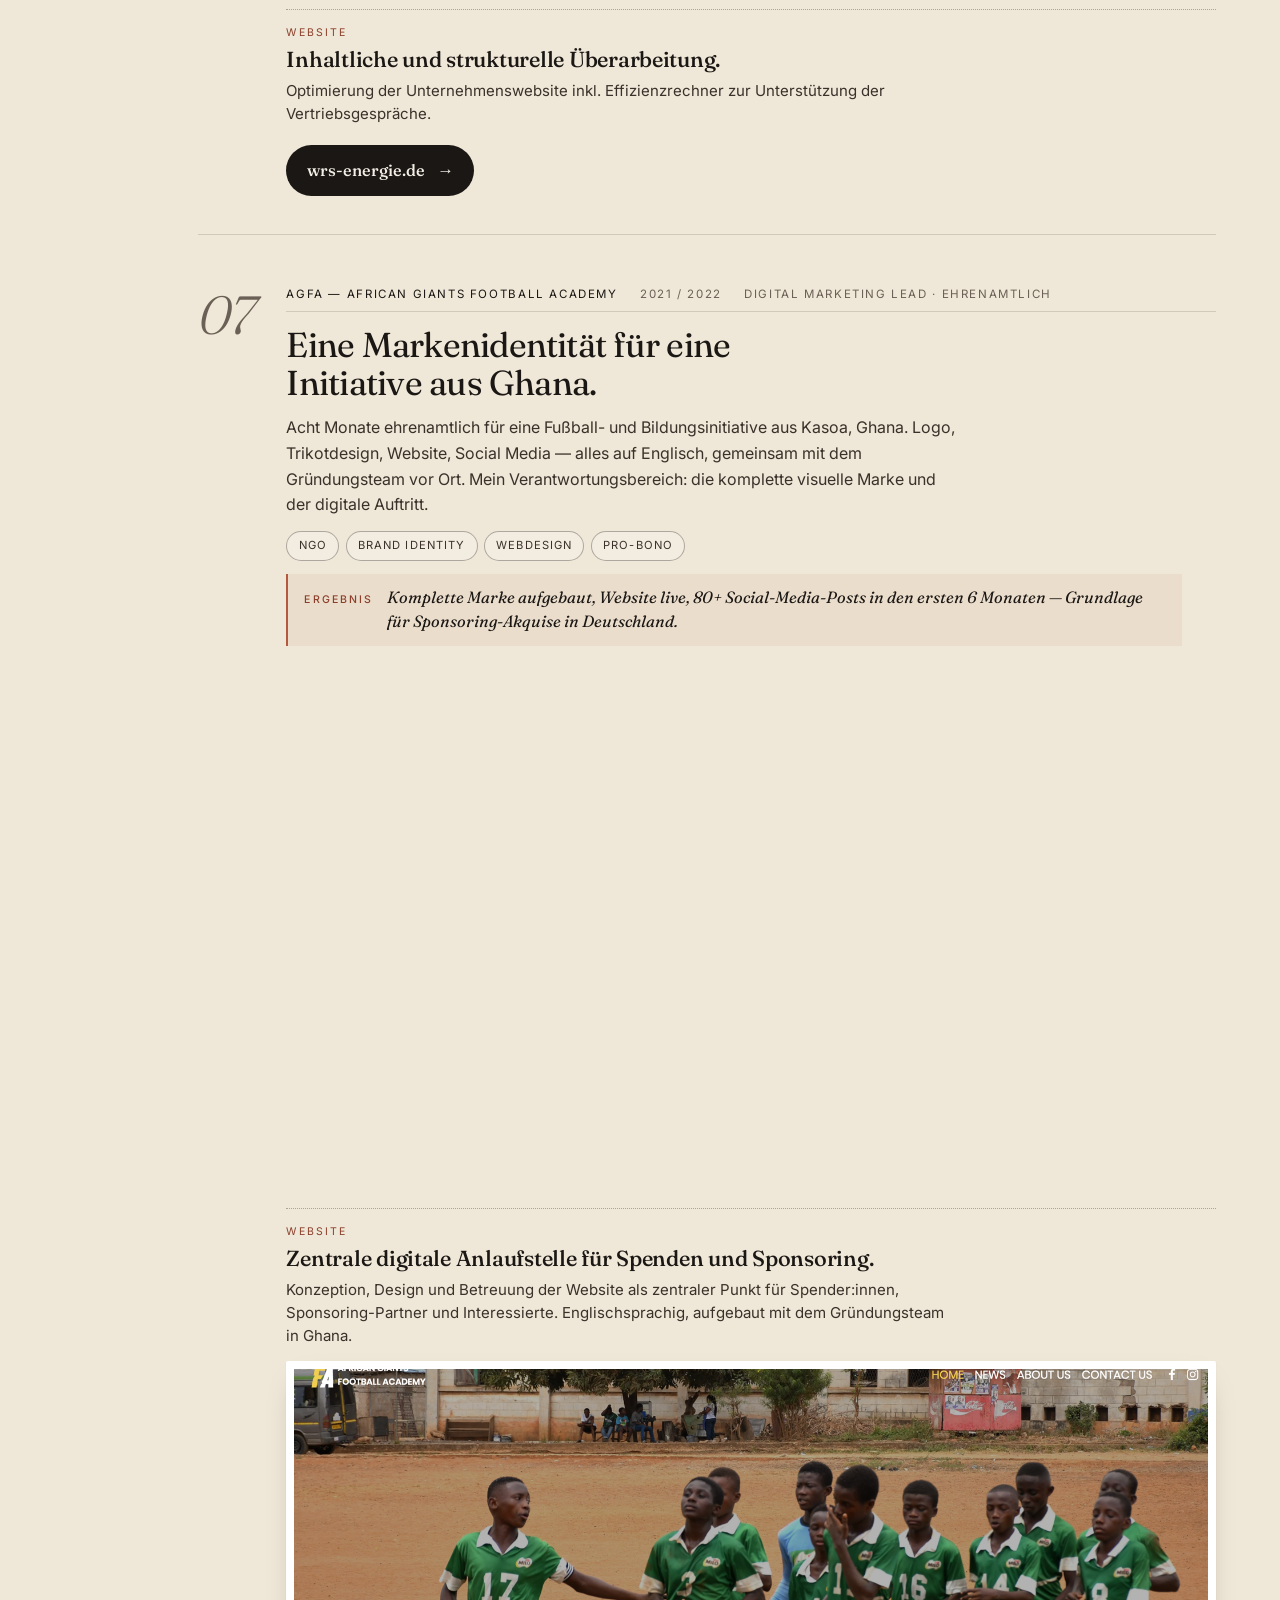
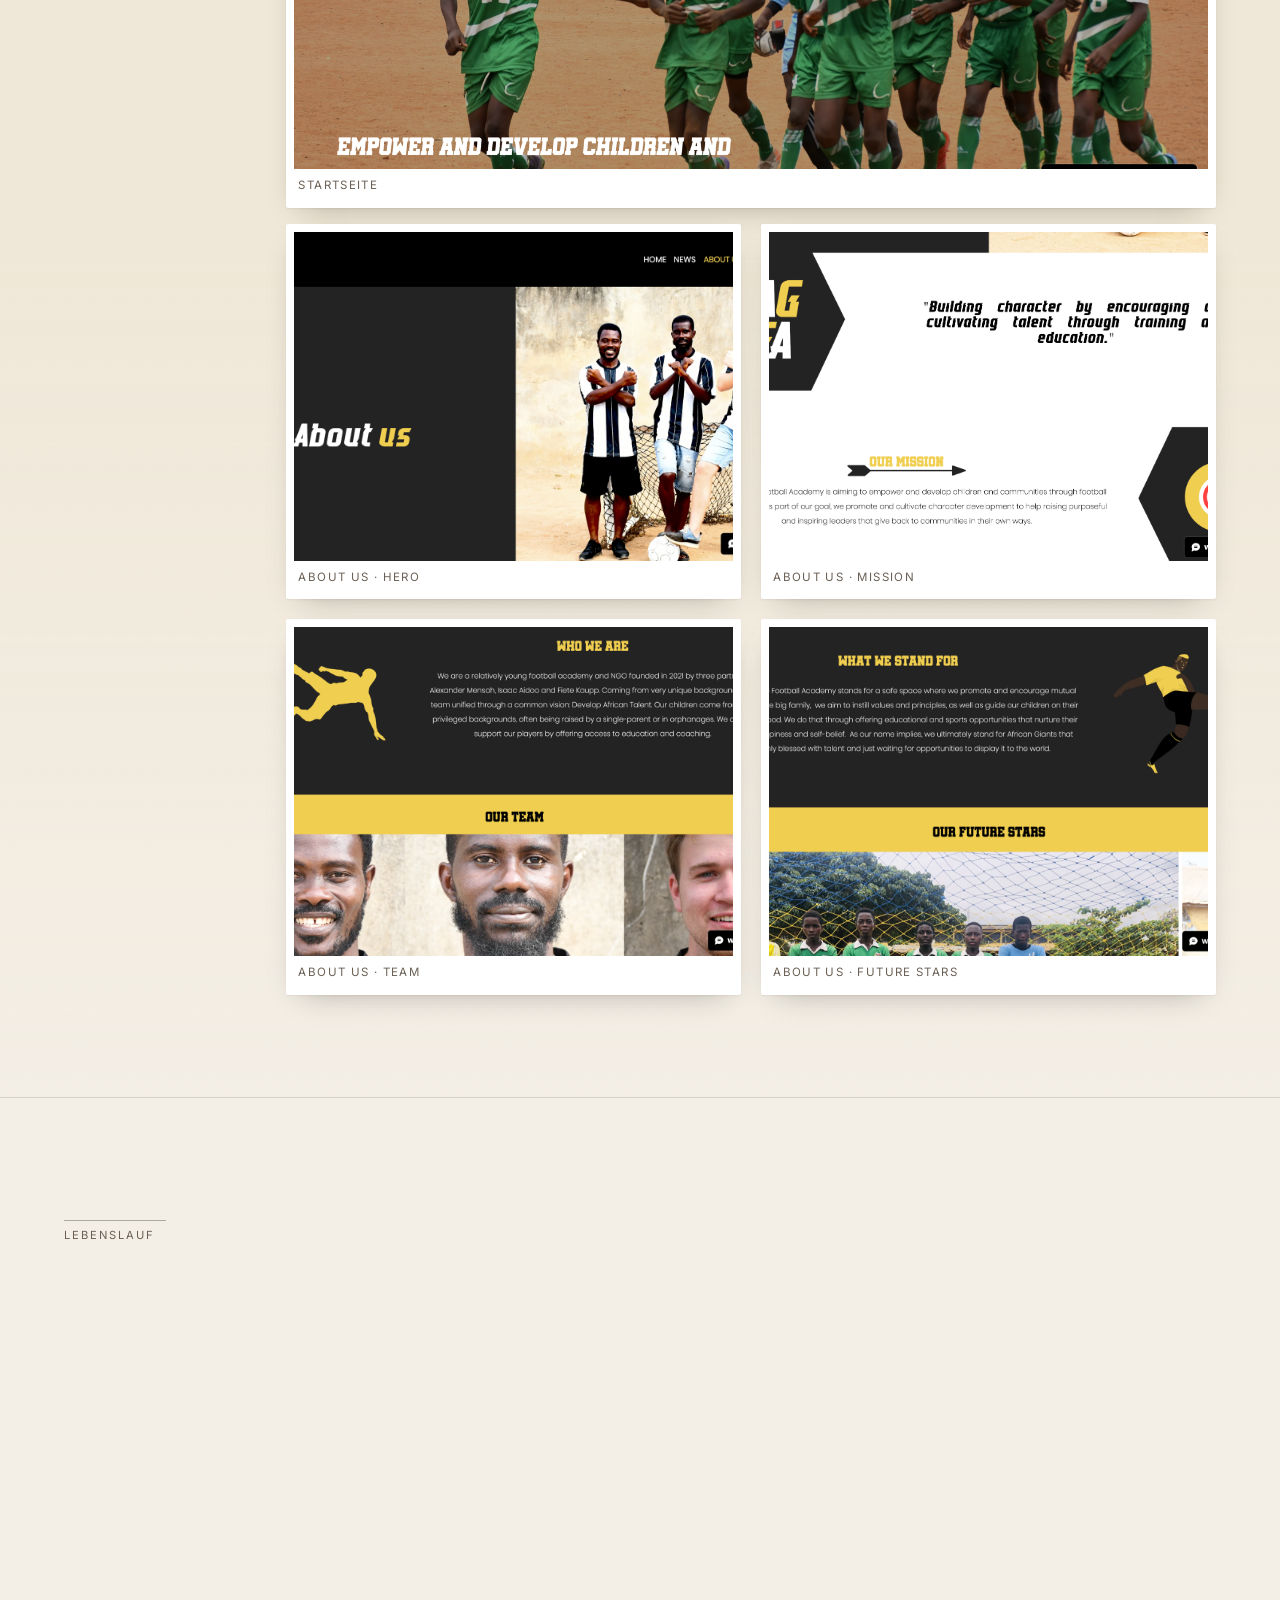
==== commit 06c5f3e7: "Refine KI-Tiere result callout to engagement-rate claim Co-Authored-By: Claude Opus 4.8 <noreply@ant" ====
--- a/index.html
+++ b/index.html
@@ -245,7 +245,7 @@
 
       <aside class="result-callout">
         <span class="result-callout__label" data-de="Ergebnis" data-en="Result">Ergebnis</span>
-        <span class="result-callout__text" data-de="Eine der reichweiten&shy;stärksten Reihen des Jahres bei deutlich überdurchschnittlichem Engagement." data-en="One of the highest-reach series of the year, with engagement well above average.">Eine der reichweiten&shy;stärksten Reihen des Jahres bei deutlich überdurchschnittlichem Engagement.</span>
+        <span class="result-callout__text" data-de="Deutlich überdurchschnittliche Engagement-Rates über die eingesetzten Formate hinweg." data-en="Engagement rates well above average across the formats used.">Deutlich überdurchschnittliche Engagement-Rates über die eingesetzten Formate hinweg.</span>
       </aside>
 
       <div class="media-row media-row--3">
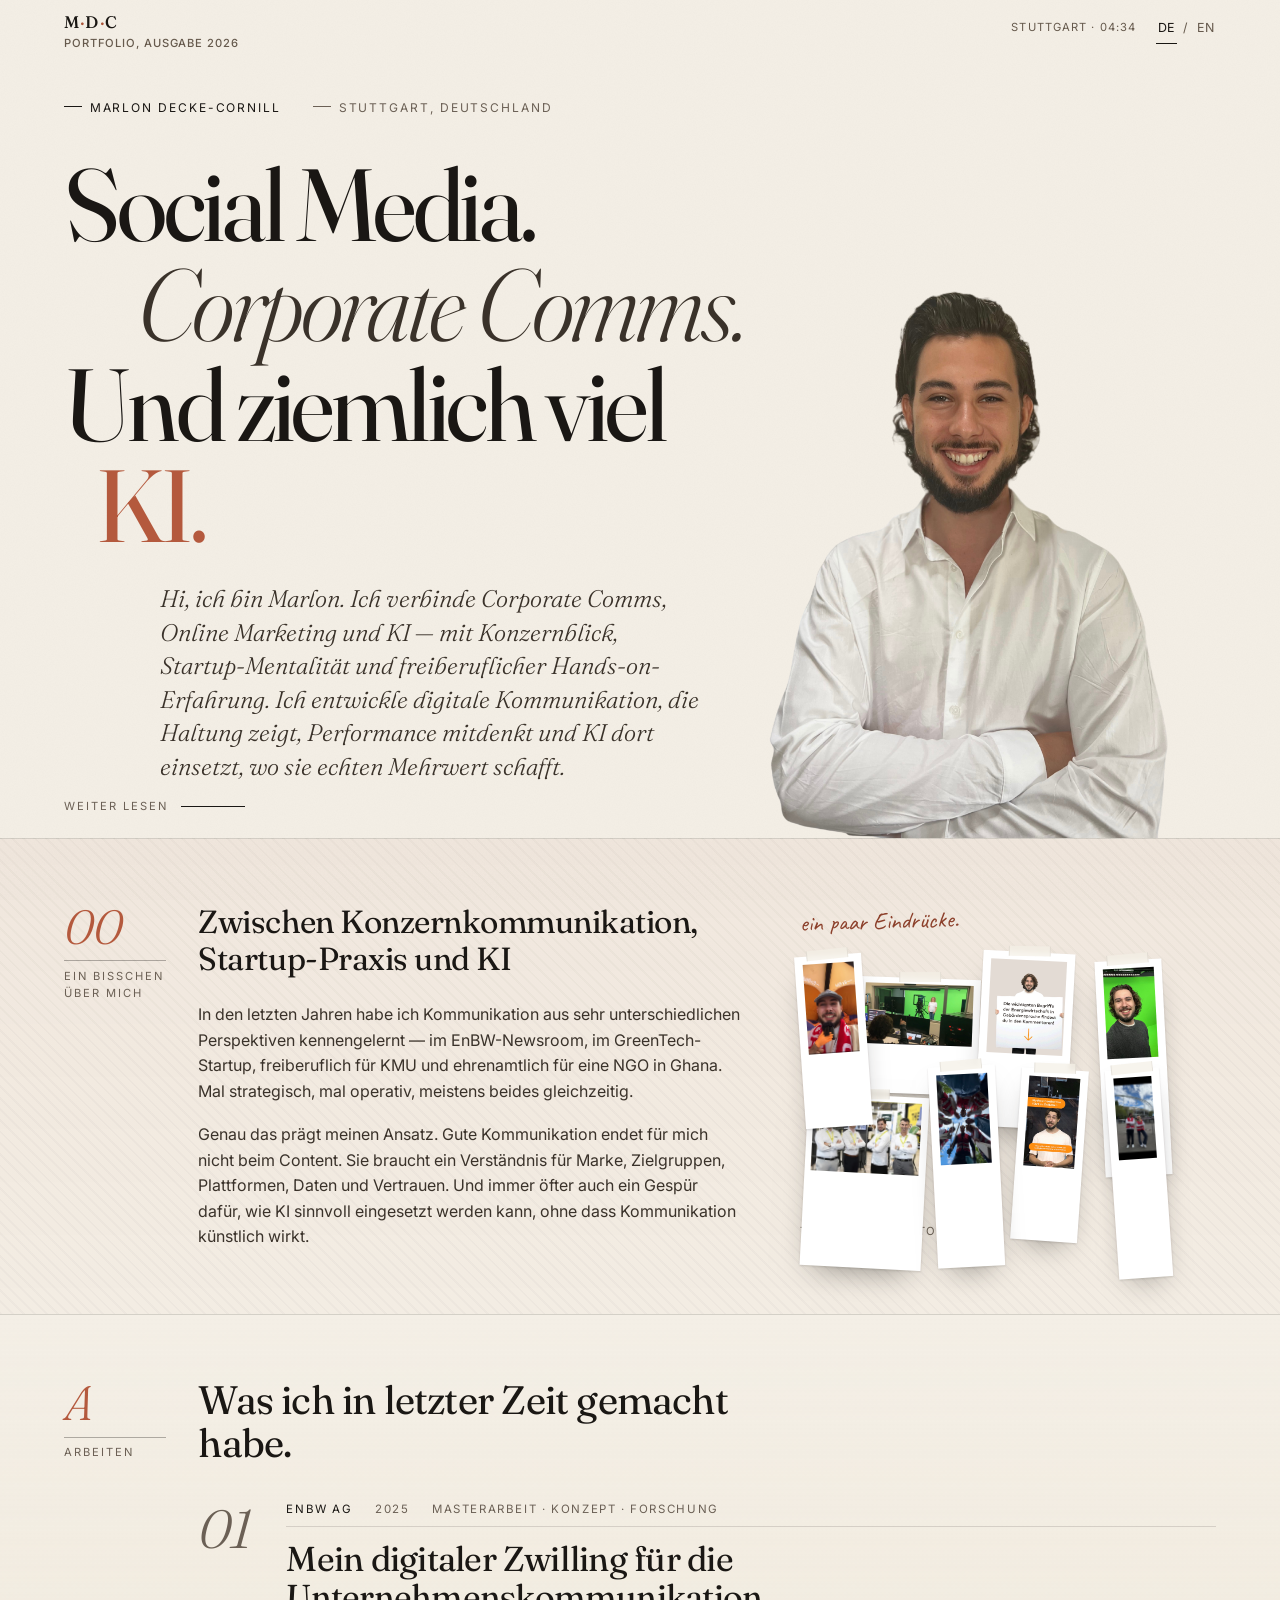
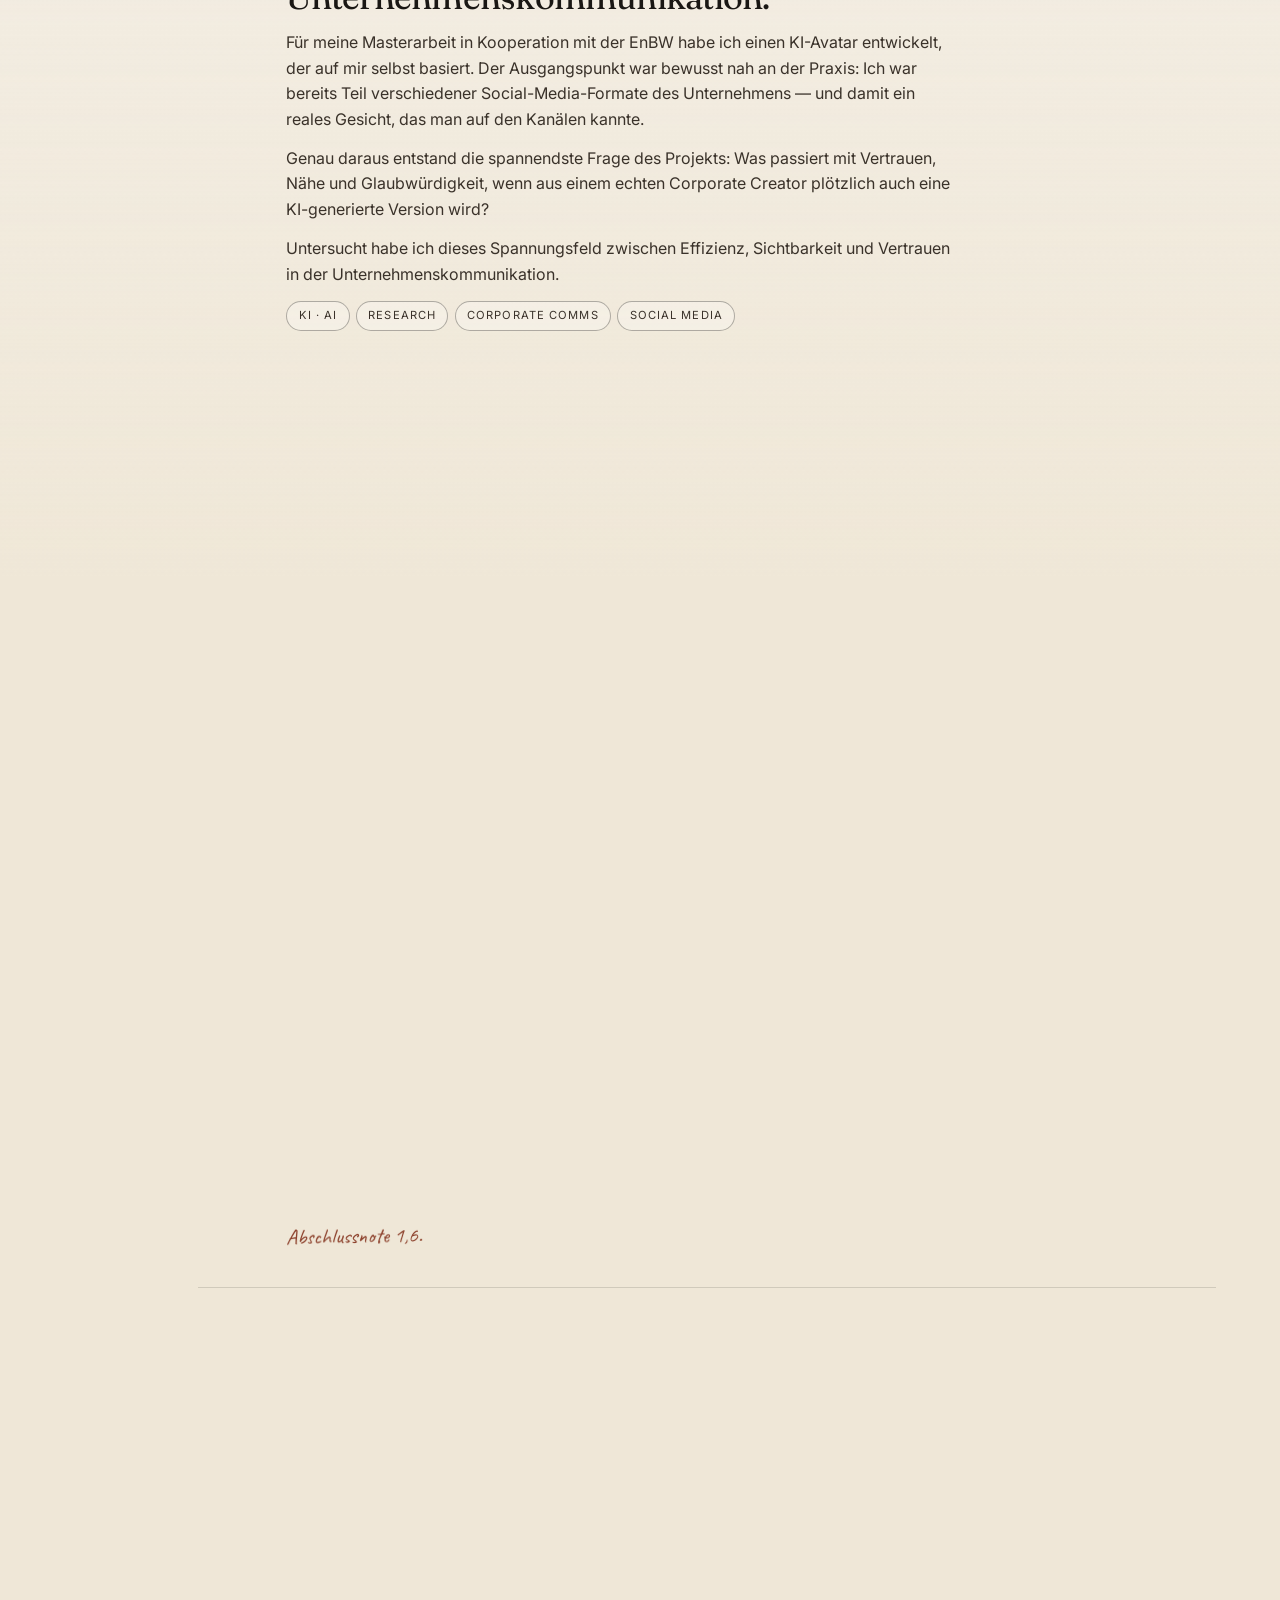
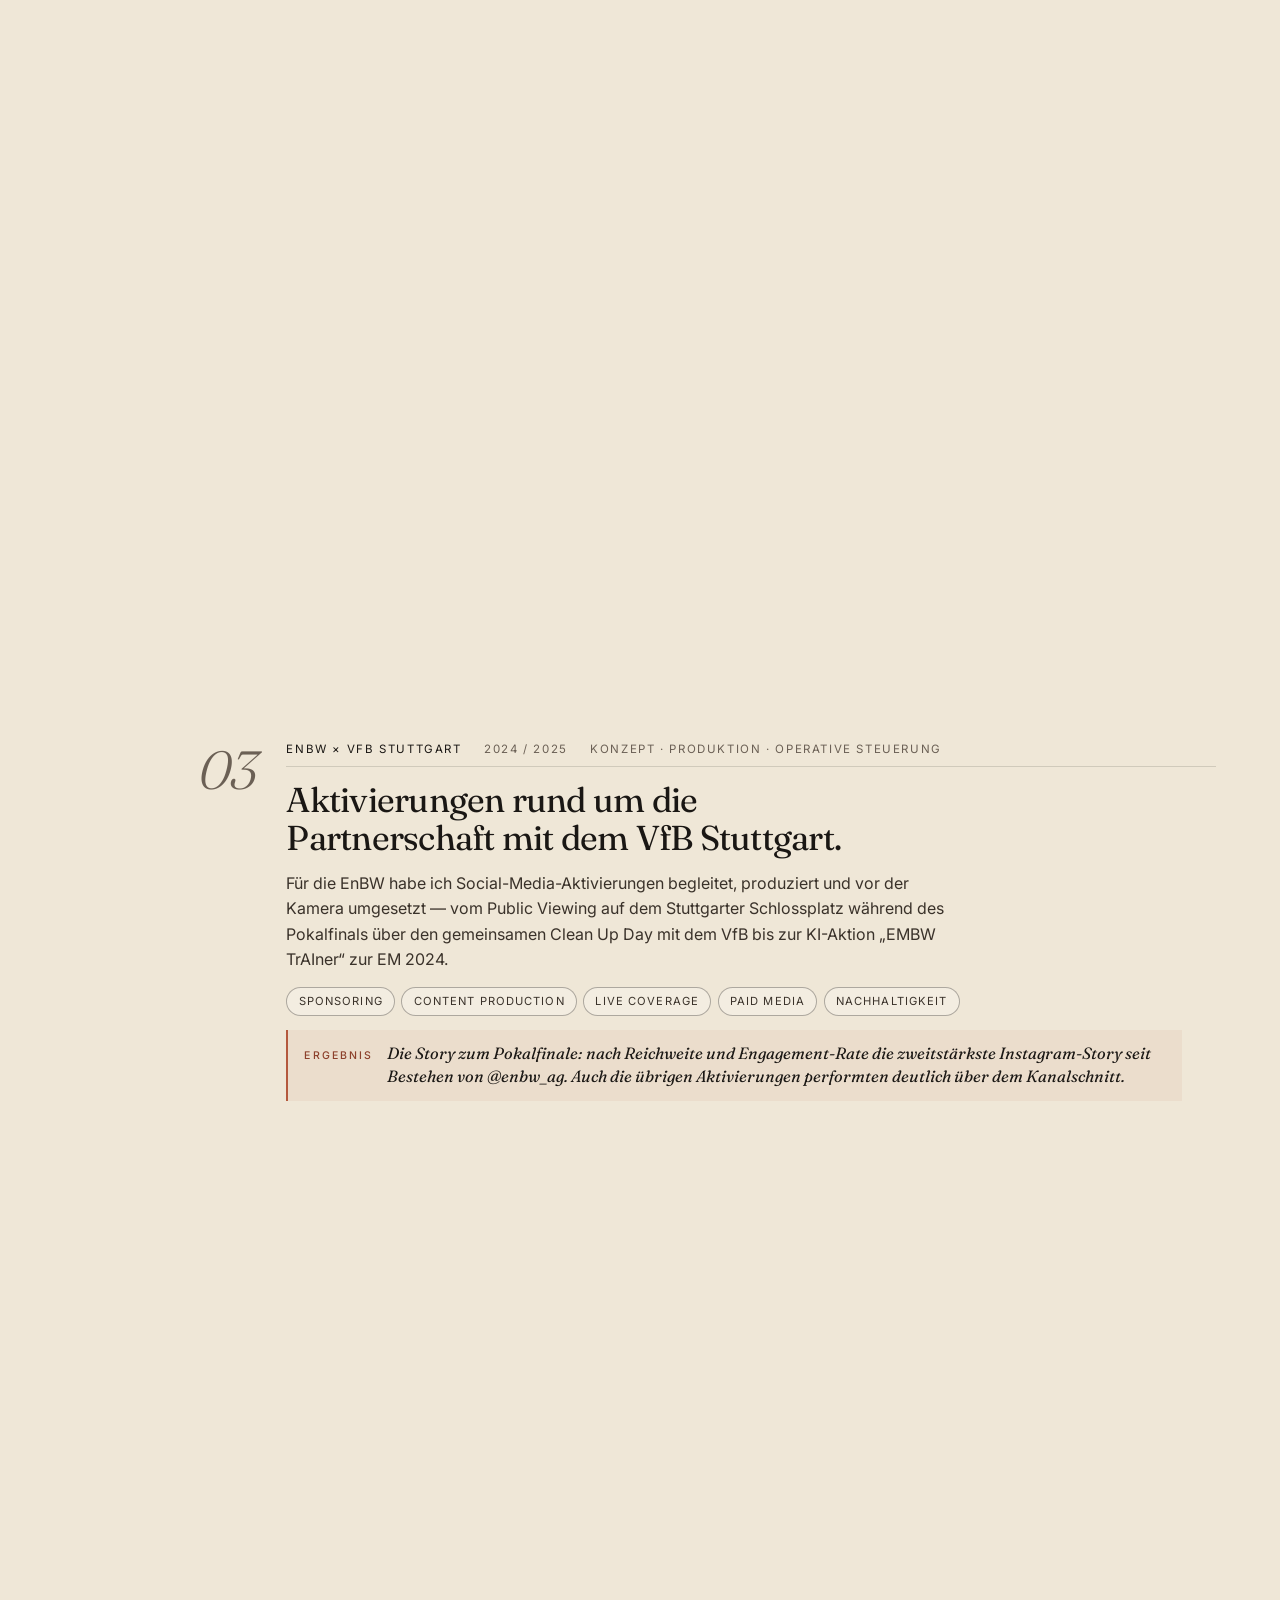
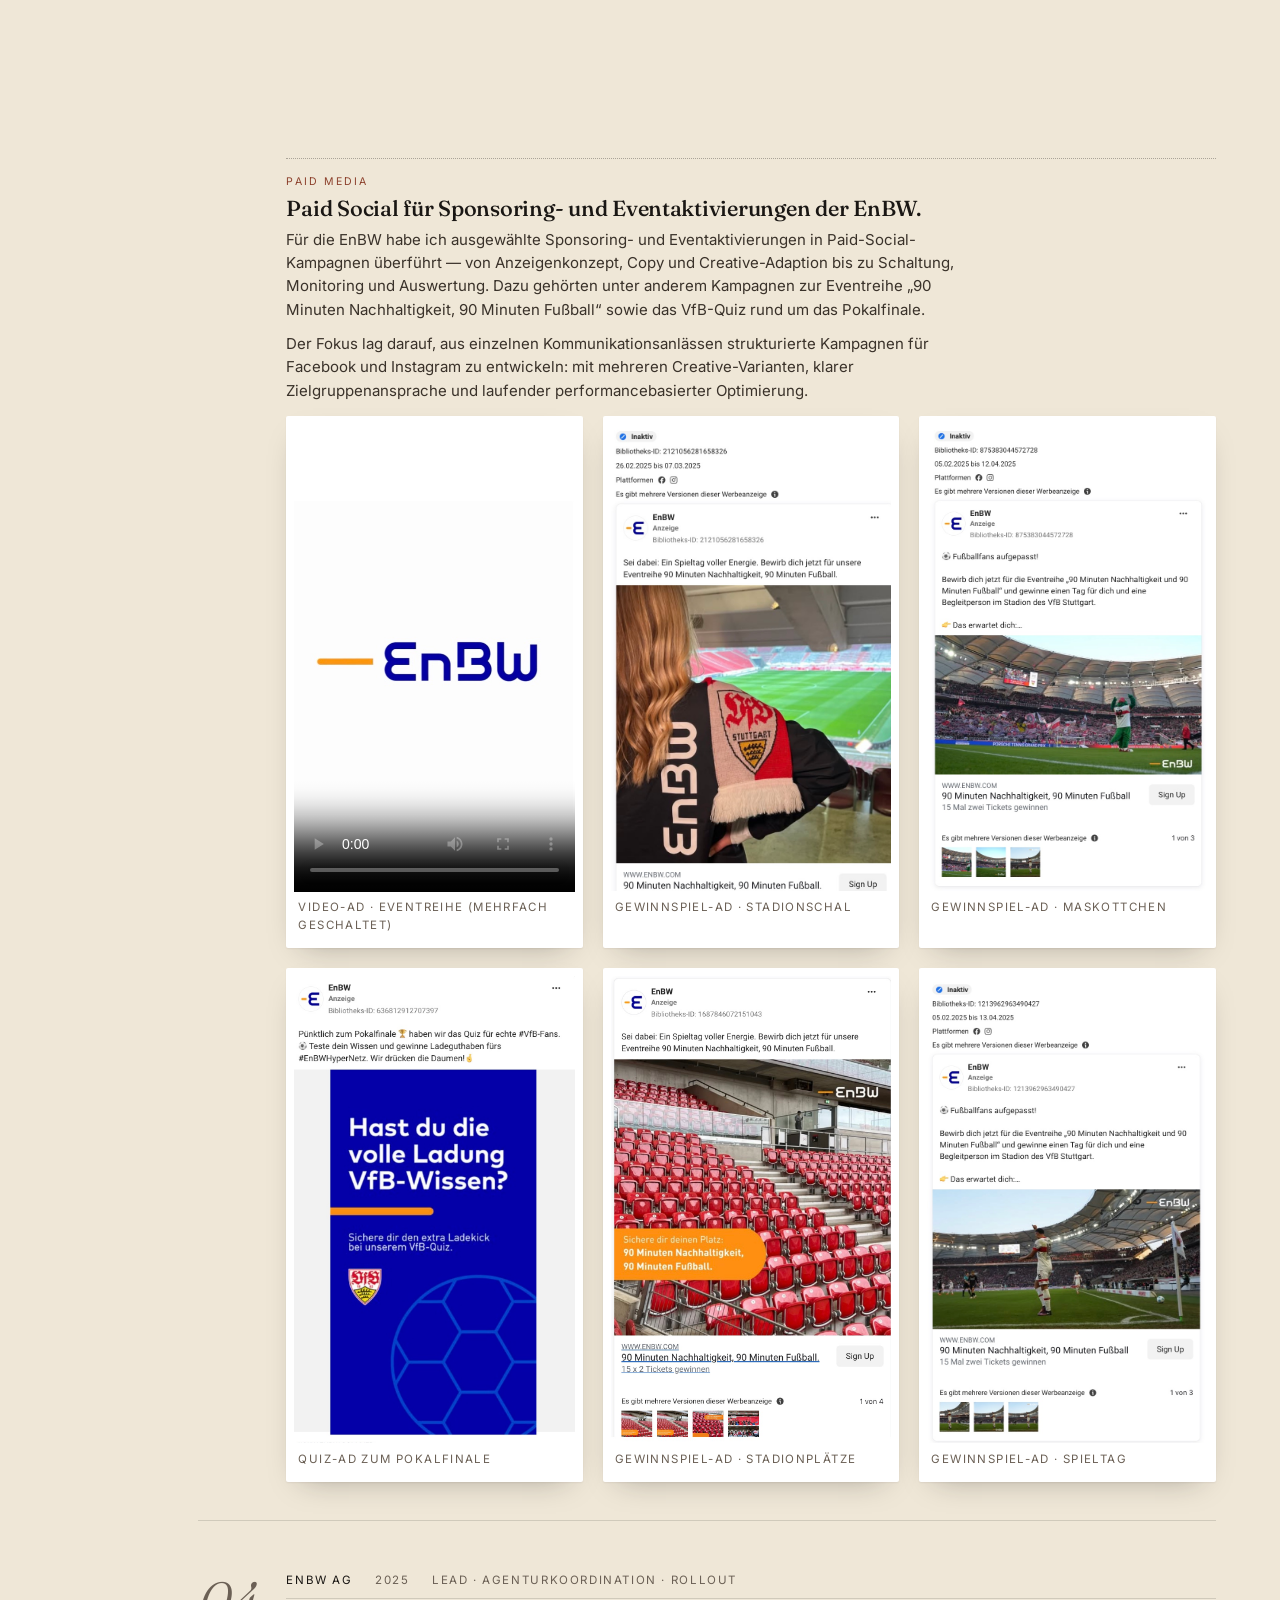
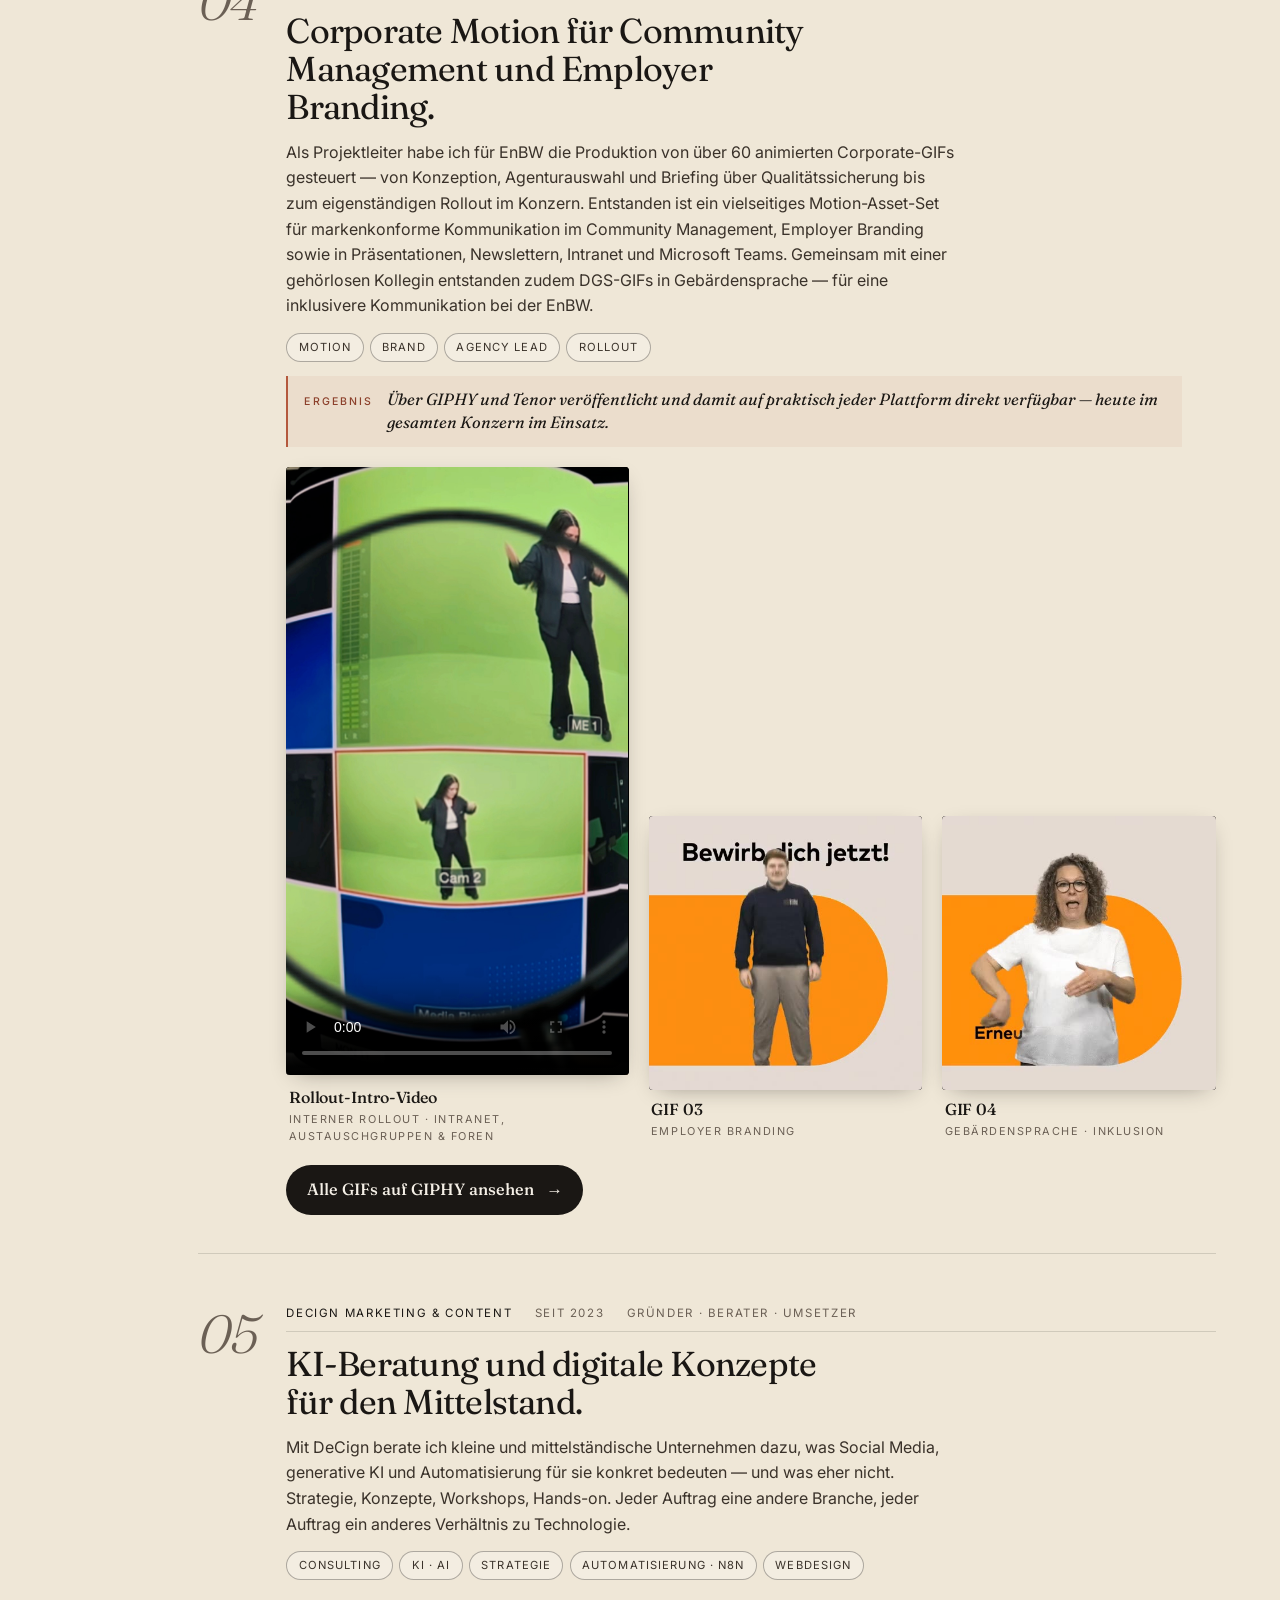
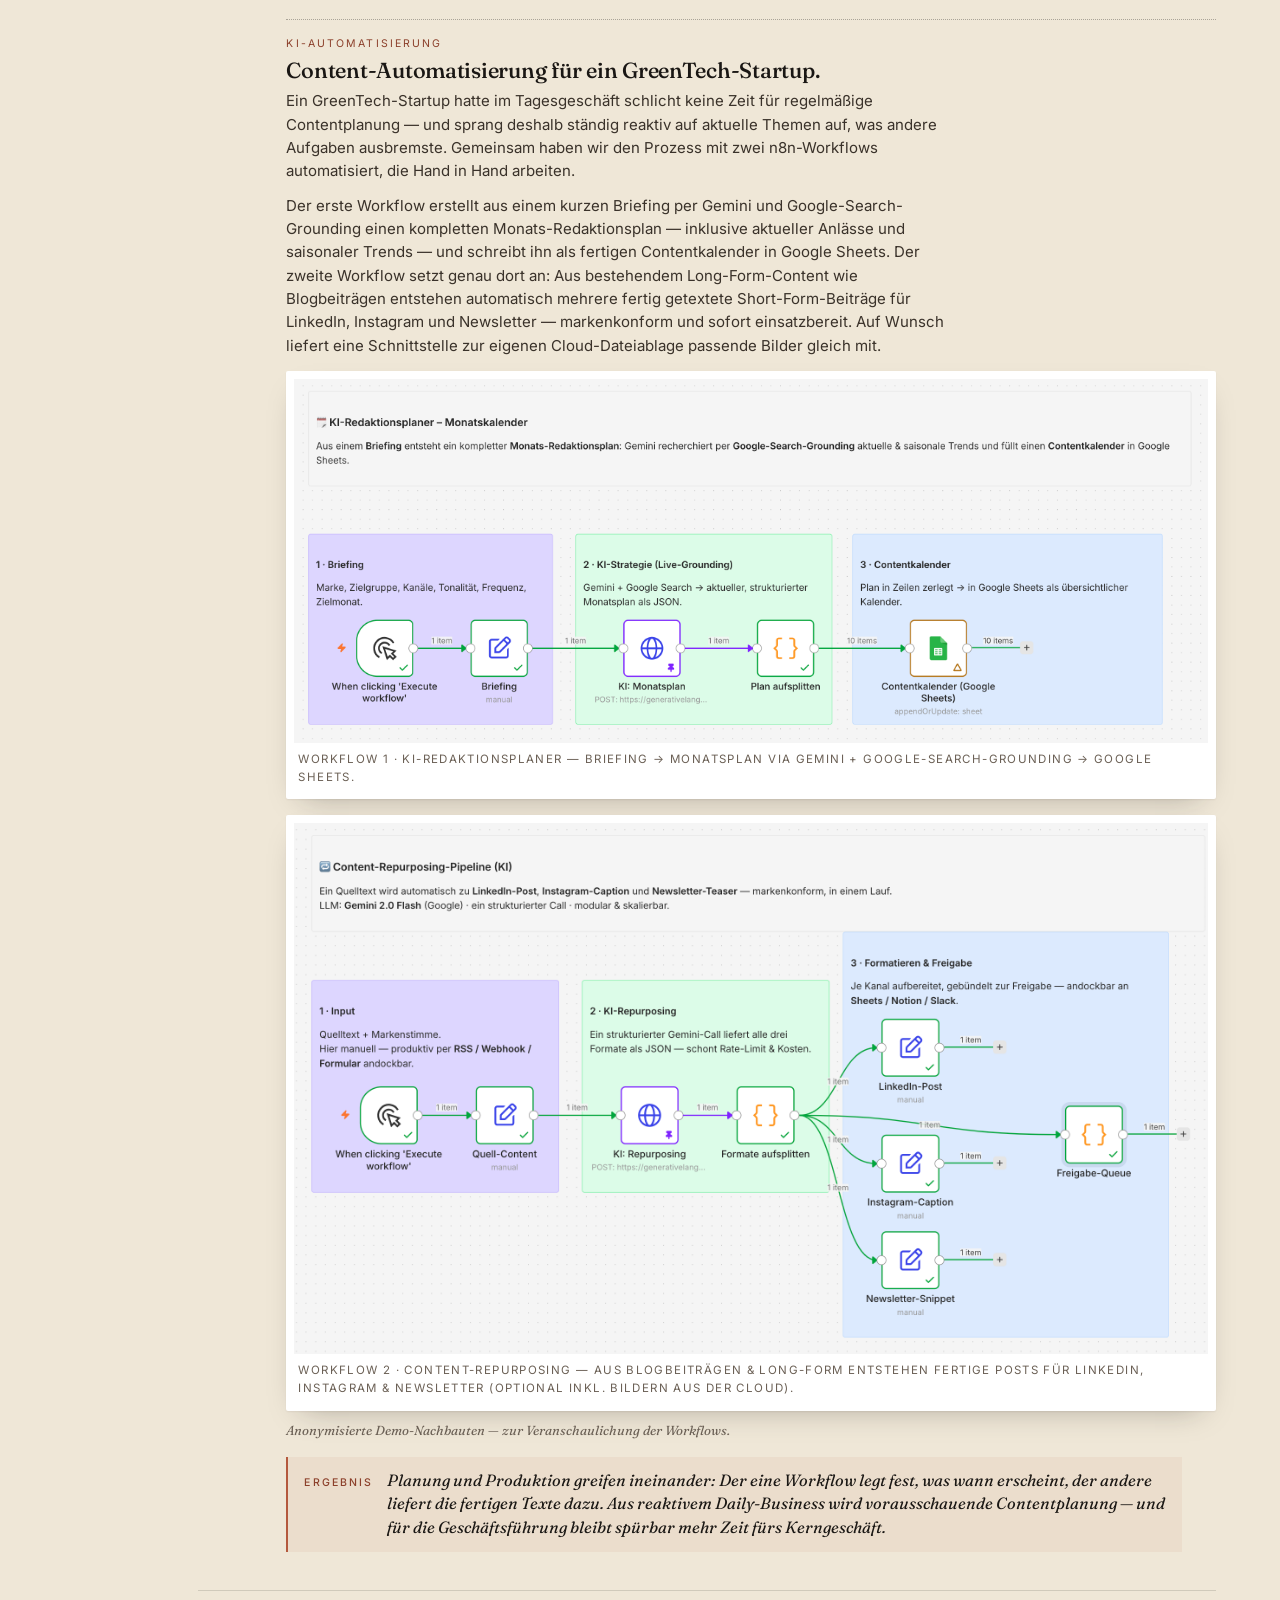
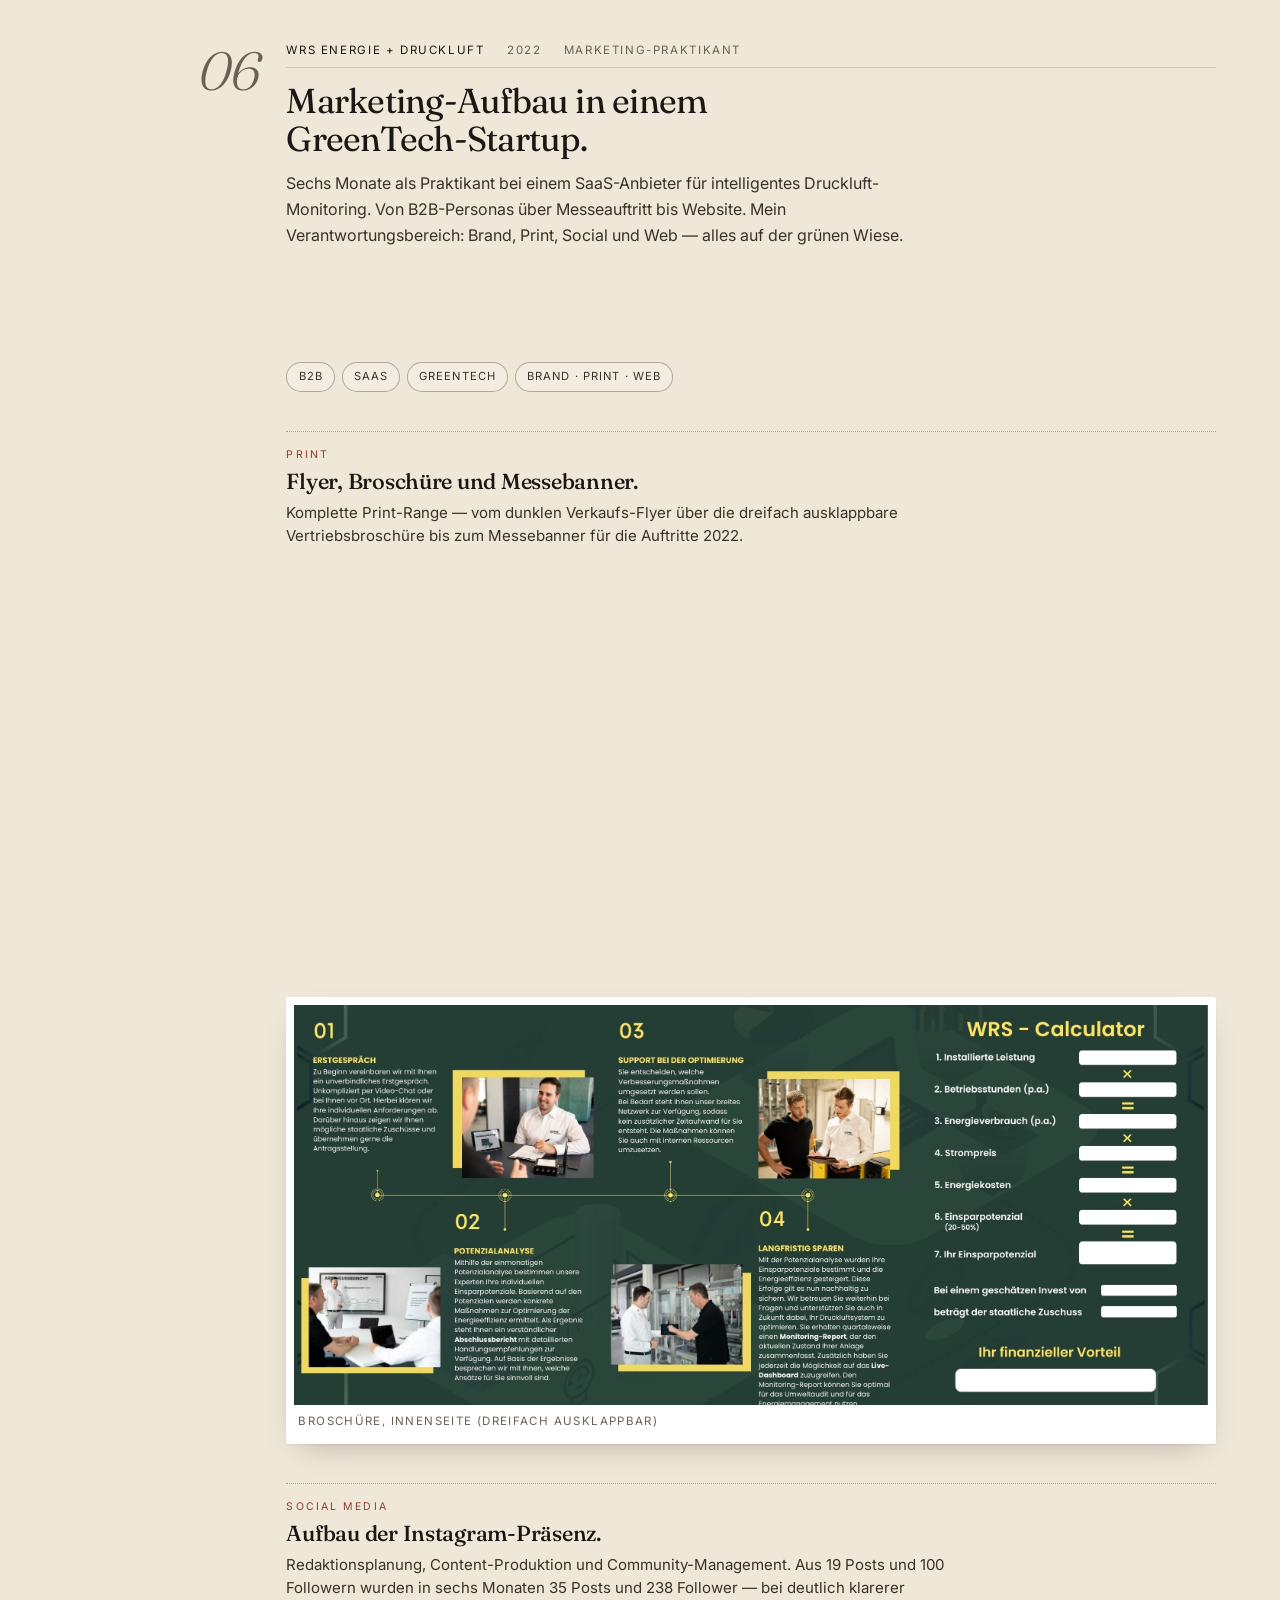
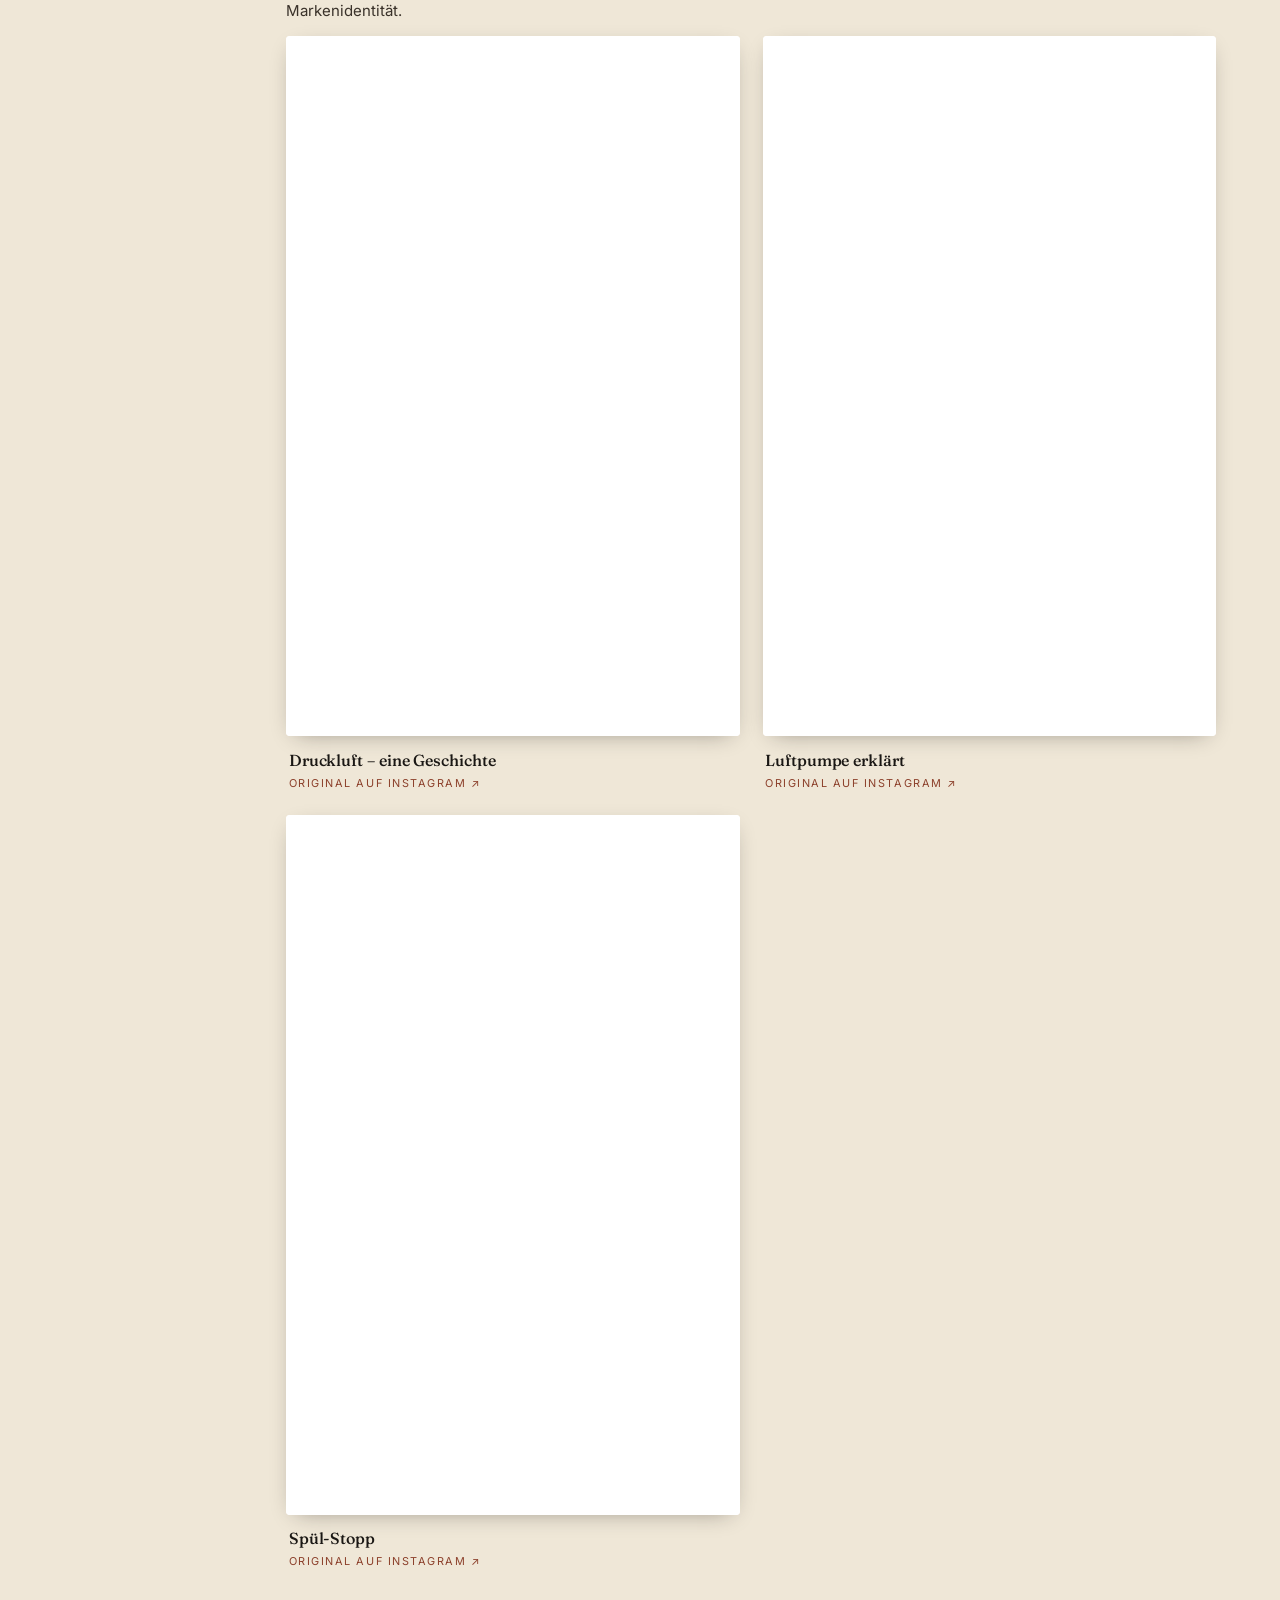
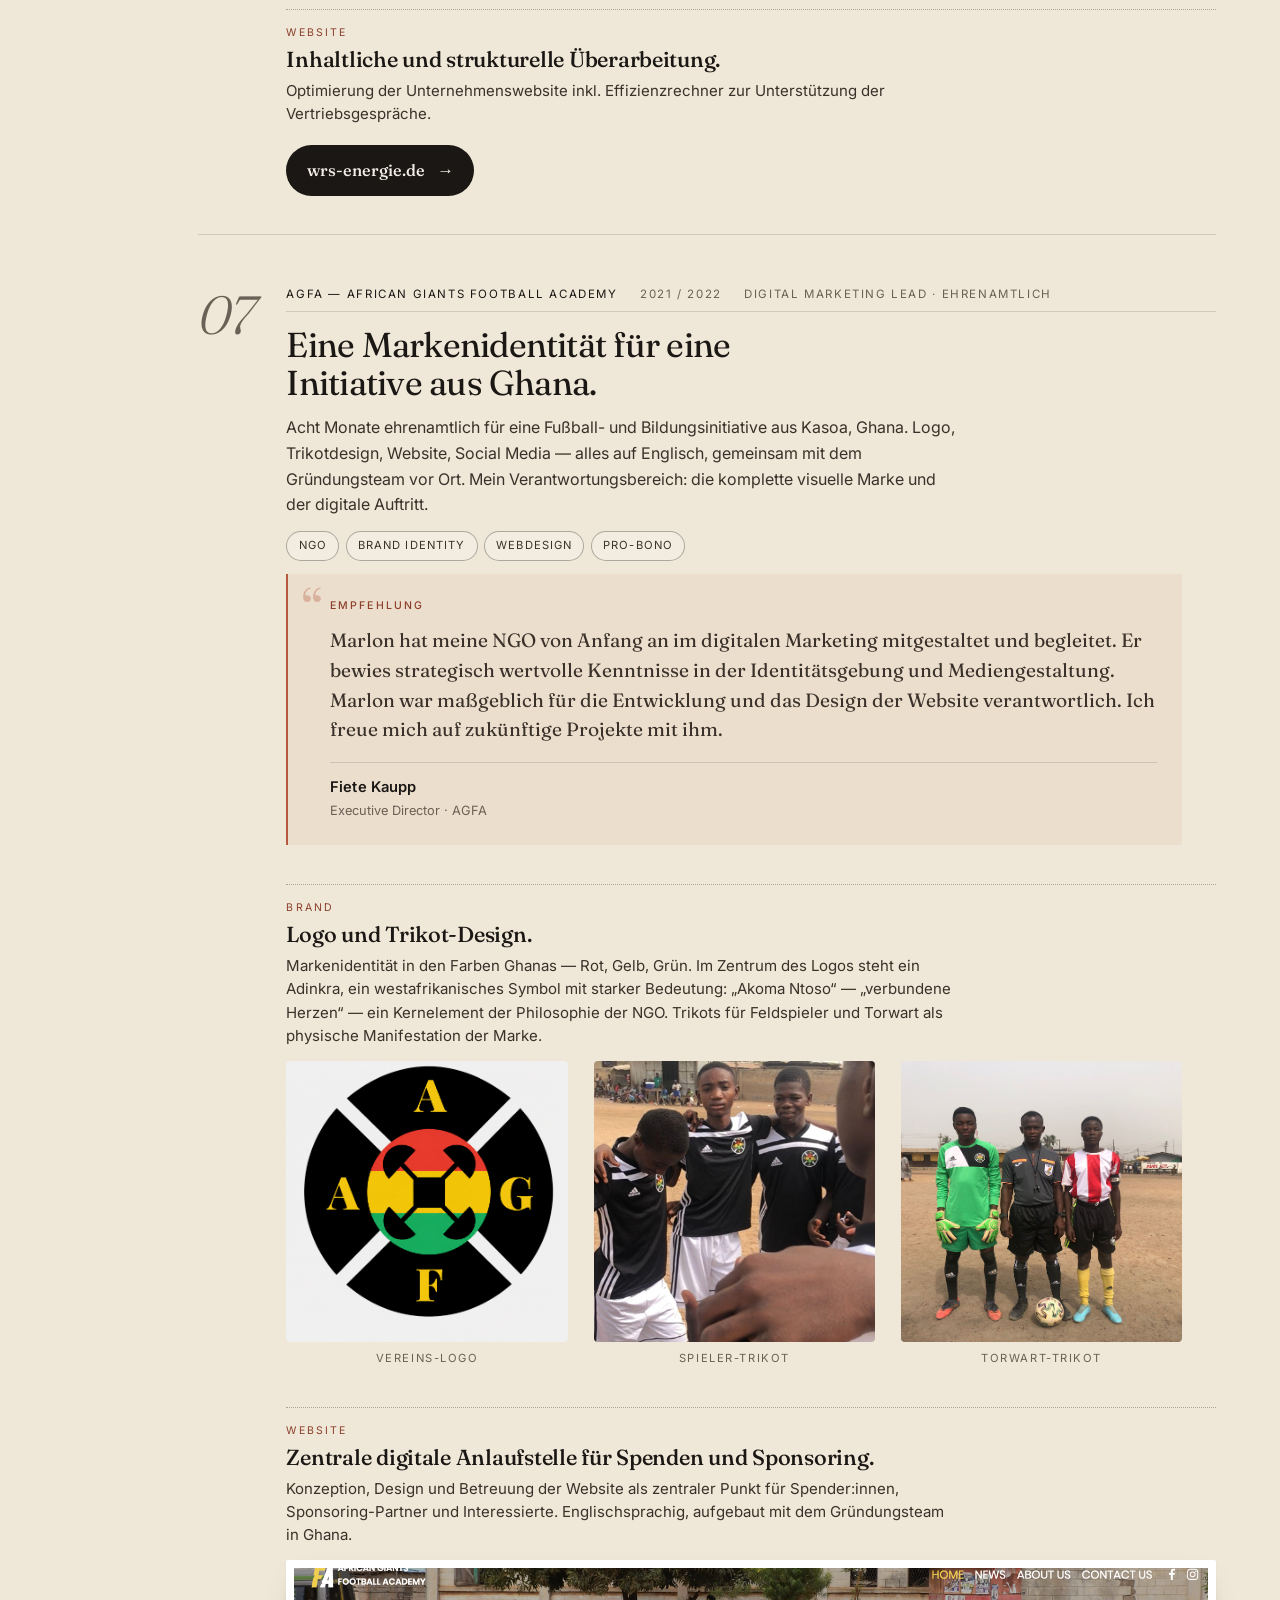
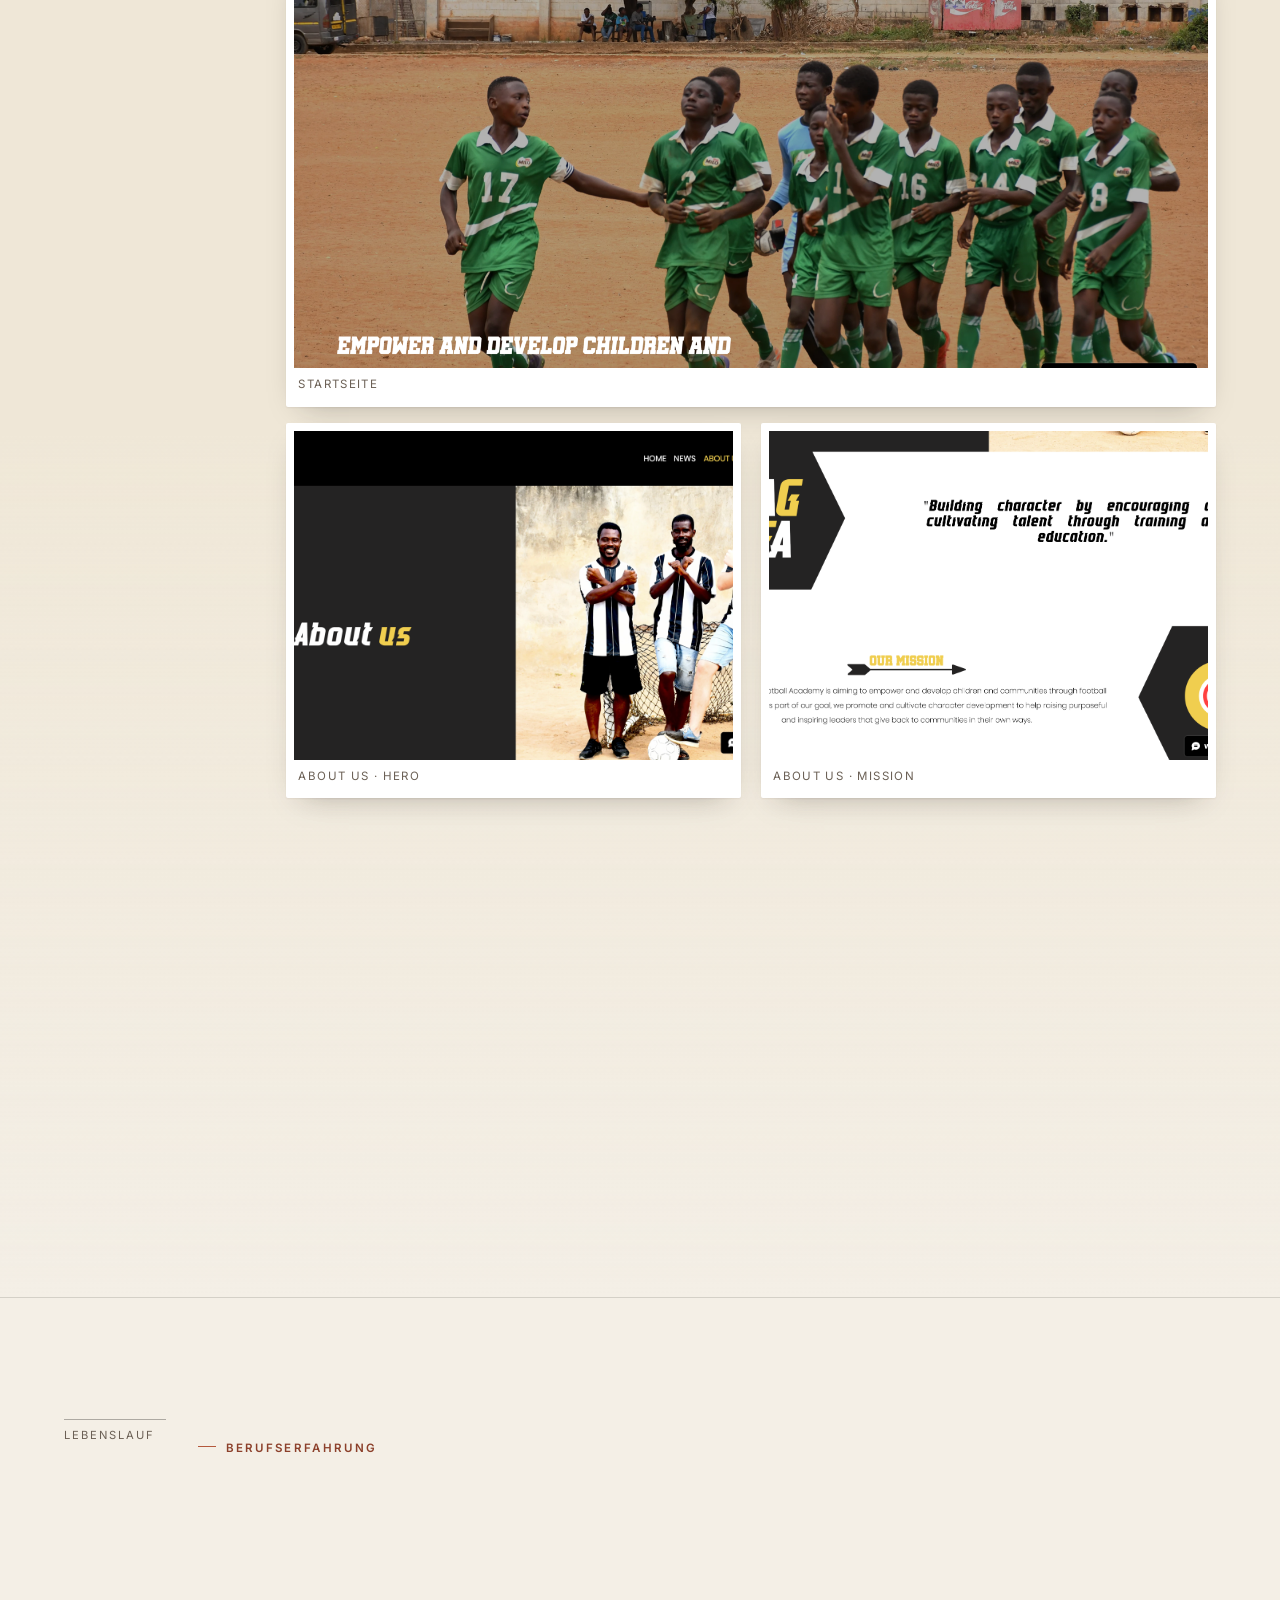
==== commit ba1d385d: "Replace AGFA result callout with testimonial; split CV into experience/education Co-Authored-By: Cla" ====
--- a/index.html
+++ b/index.html
@@ -623,10 +623,15 @@
         <li>NGO</li><li>Brand Identity</li><li>Webdesign</li><li>Pro-Bono</li>
       </ul>
 
-      <aside class="result-callout">
-        <span class="result-callout__label" data-de="Ergebnis" data-en="Result">Ergebnis</span>
-        <span class="result-callout__text" data-de="Komplette Marke aufgebaut, Website live, 80+ Social-Media-Posts in den ersten 6 Monaten — Grundlage für Sponsoring-Akquise in Deutschland." data-en="Full brand built, website live, 80+ social media posts in the first six months — the foundation for sponsoring outreach in Germany.">Komplette Marke aufgebaut, Website live, 80+ Social-Media-Posts in den ersten 6 Monaten — Grundlage für Sponsoring-Akquise in Deutschland.</span>
-      </aside>
+      <figure class="testimonial">
+        <span class="testimonial__mark" aria-hidden="true">&ldquo;</span>
+        <span class="testimonial__label" data-de="Empfehlung" data-en="Recommendation">Empfehlung</span>
+        <blockquote class="testimonial__quote" data-de="Marlon hat meine NGO von Anfang an im digitalen Marketing mitgestaltet und begleitet. Er bewies strategisch wertvolle Kenntnisse in der Identitätsgebung und Mediengestaltung. Marlon war maßgeblich für die Entwicklung und das Design der Website verantwortlich. Ich freue mich auf zukünftige Projekte mit ihm." data-en="Marlon helped shape and guide my NGO's digital marketing from the very start. He demonstrated strategically valuable expertise in brand identity and media design, and was instrumental in the development and design of our website. I look forward to future projects with him.">Marlon hat meine NGO von Anfang an im digitalen Marketing mitgestaltet und begleitet. Er bewies strategisch wertvolle Kenntnisse in der Identitätsgebung und Mediengestaltung. Marlon war maßgeblich für die Entwicklung und das Design der Website verantwortlich. Ich freue mich auf zukünftige Projekte mit ihm.</blockquote>
+        <figcaption class="testimonial__cite">
+          <span class="testimonial__name">Fiete Kaupp</span>
+          <span class="testimonial__role" data-de="Executive Director · AGFA" data-en="Executive Director · AGFA">Executive Director · AGFA</span>
+        </figcaption>
+      </figure>
 
       <!-- AGFA — Brand / Logo + Trikots -->
       <div class="subcase">
@@ -699,6 +704,8 @@
   <h2 class="section__heading" data-de="In Jahren erzählt." data-en="Told in years.">In Jahren erzählt.</h2>
 
   <ol class="timeline">
+    <li class="timeline__group" data-de="Berufserfahrung" data-en="Experience">Berufserfahrung</li>
+
     <li class="timeline__item">
       <span class="timeline__year">2023 — <span data-de="heute" data-en="present">heute</span></span>
       <div class="timeline__body">
@@ -735,7 +742,7 @@
       </div>
     </li>
 
-    <li class="timeline__divider" aria-hidden="true"></li>
+    <li class="timeline__group timeline__group--edu" data-de="Ausbildung" data-en="Education">Ausbildung</li>
 
     <li class="timeline__item">
       <span class="timeline__year">2023 — 2026</span>
--- a/styles.css
+++ b/styles.css
@@ -658,6 +658,65 @@
   color: var(--ink);
 }
 
+/* ───────── testimonial / proof quote ───────── */
+.testimonial {
+  position: relative;
+  margin: 0;
+  max-width: 56rem;
+  padding: 1.5rem 1.6rem 1.5rem 2.6rem;
+  background: rgba(180, 89, 61, 0.06);
+  border-left: 2px solid var(--terracotta);
+}
+.testimonial__mark {
+  position: absolute;
+  left: 0.85rem;
+  top: 0.55rem;
+  font-family: var(--serif);
+  font-size: 3.4rem;
+  line-height: 1;
+  color: var(--terracotta);
+  opacity: 0.32;
+  pointer-events: none;
+}
+.testimonial__label {
+  display: block;
+  font-family: var(--sans);
+  font-size: 0.66rem;
+  letter-spacing: 0.2em;
+  text-transform: uppercase;
+  color: var(--terracotta-deep);
+  font-weight: 500;
+  margin-bottom: 0.7rem;
+}
+.testimonial__quote {
+  font-family: var(--serif);
+  font-weight: 400;
+  font-size: clamp(1.05rem, 1.55vw, 1.2rem);
+  line-height: 1.55;
+  color: var(--ink-soft);
+  margin: 0;
+}
+.testimonial__cite {
+  display: flex;
+  flex-direction: column;
+  gap: 0.12rem;
+  margin-top: 1.05rem;
+  padding-top: 0.85rem;
+  border-top: 1px solid var(--hairline);
+}
+.testimonial__name {
+  font-family: var(--sans);
+  font-weight: 600;
+  font-size: 0.92rem;
+  letter-spacing: 0.01em;
+  color: var(--ink);
+}
+.testimonial__role {
+  font-family: var(--sans);
+  font-size: 0.8rem;
+  color: var(--ink-mute);
+}
+
 /* ───────── metrics row ───────── */
 .metrics {
   display: flex; flex-wrap: wrap;
@@ -1076,13 +1135,23 @@
   color: var(--ink-mute);
   line-height: 1.5;
 }
-.timeline__divider {
-  height: 1px;
-  background: var(--terracotta);
-  width: 2.5rem;
-  margin: 0.3rem 0;
-  opacity: 0.5;
-}
+.timeline__group {
+  list-style: none;
+  position: relative;
+  padding-left: 1.7rem;
+  font-family: var(--sans);
+  font-size: 0.72rem;
+  font-weight: 600;
+  letter-spacing: 0.2em;
+  text-transform: uppercase;
+  color: var(--terracotta-deep);
+}
+.timeline__group::before {
+  content: "";
+  position: absolute; left: 0; top: 0.5em;
+  width: 1.1rem; height: 1px; background: var(--terracotta);
+}
+.timeline__group--edu { margin-top: clamp(1.2rem, 3vw, 2.4rem); }
 
 /* ───────── SKILLS ───────── */
 .skills__grid {
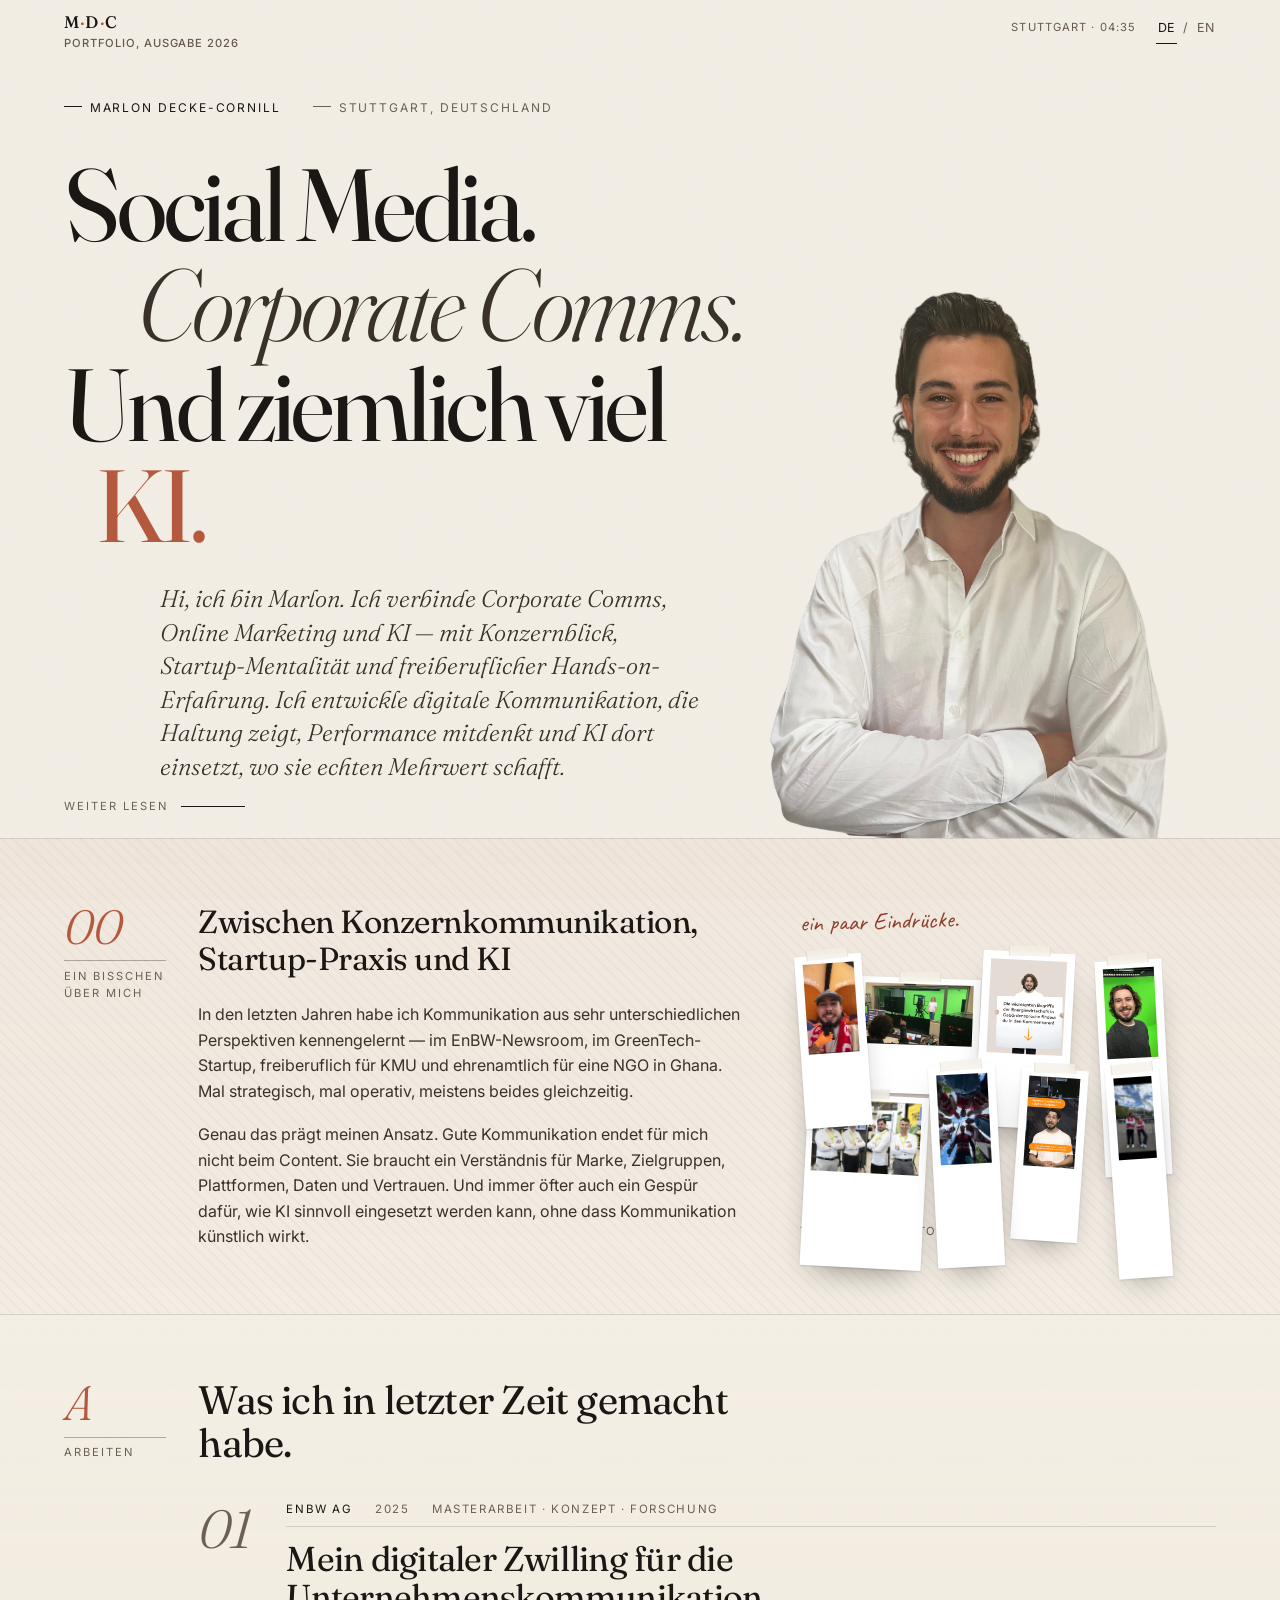
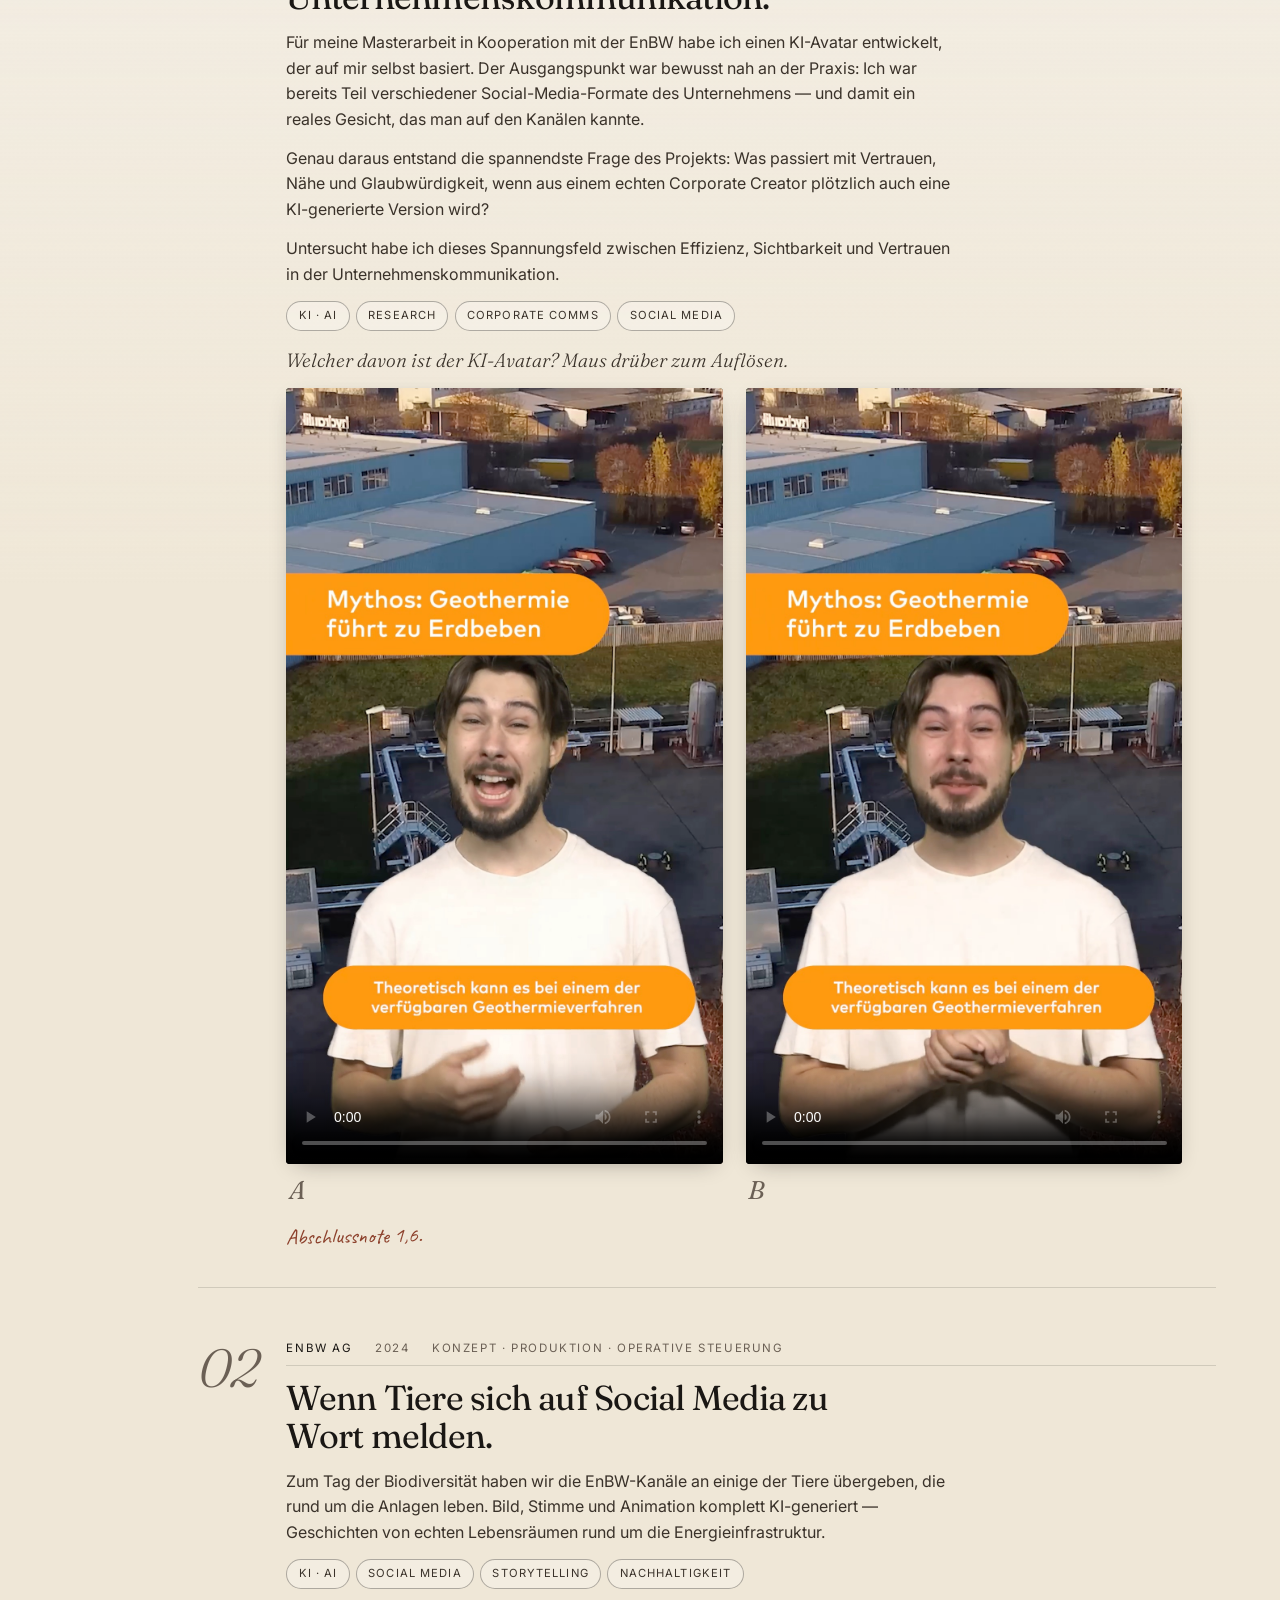
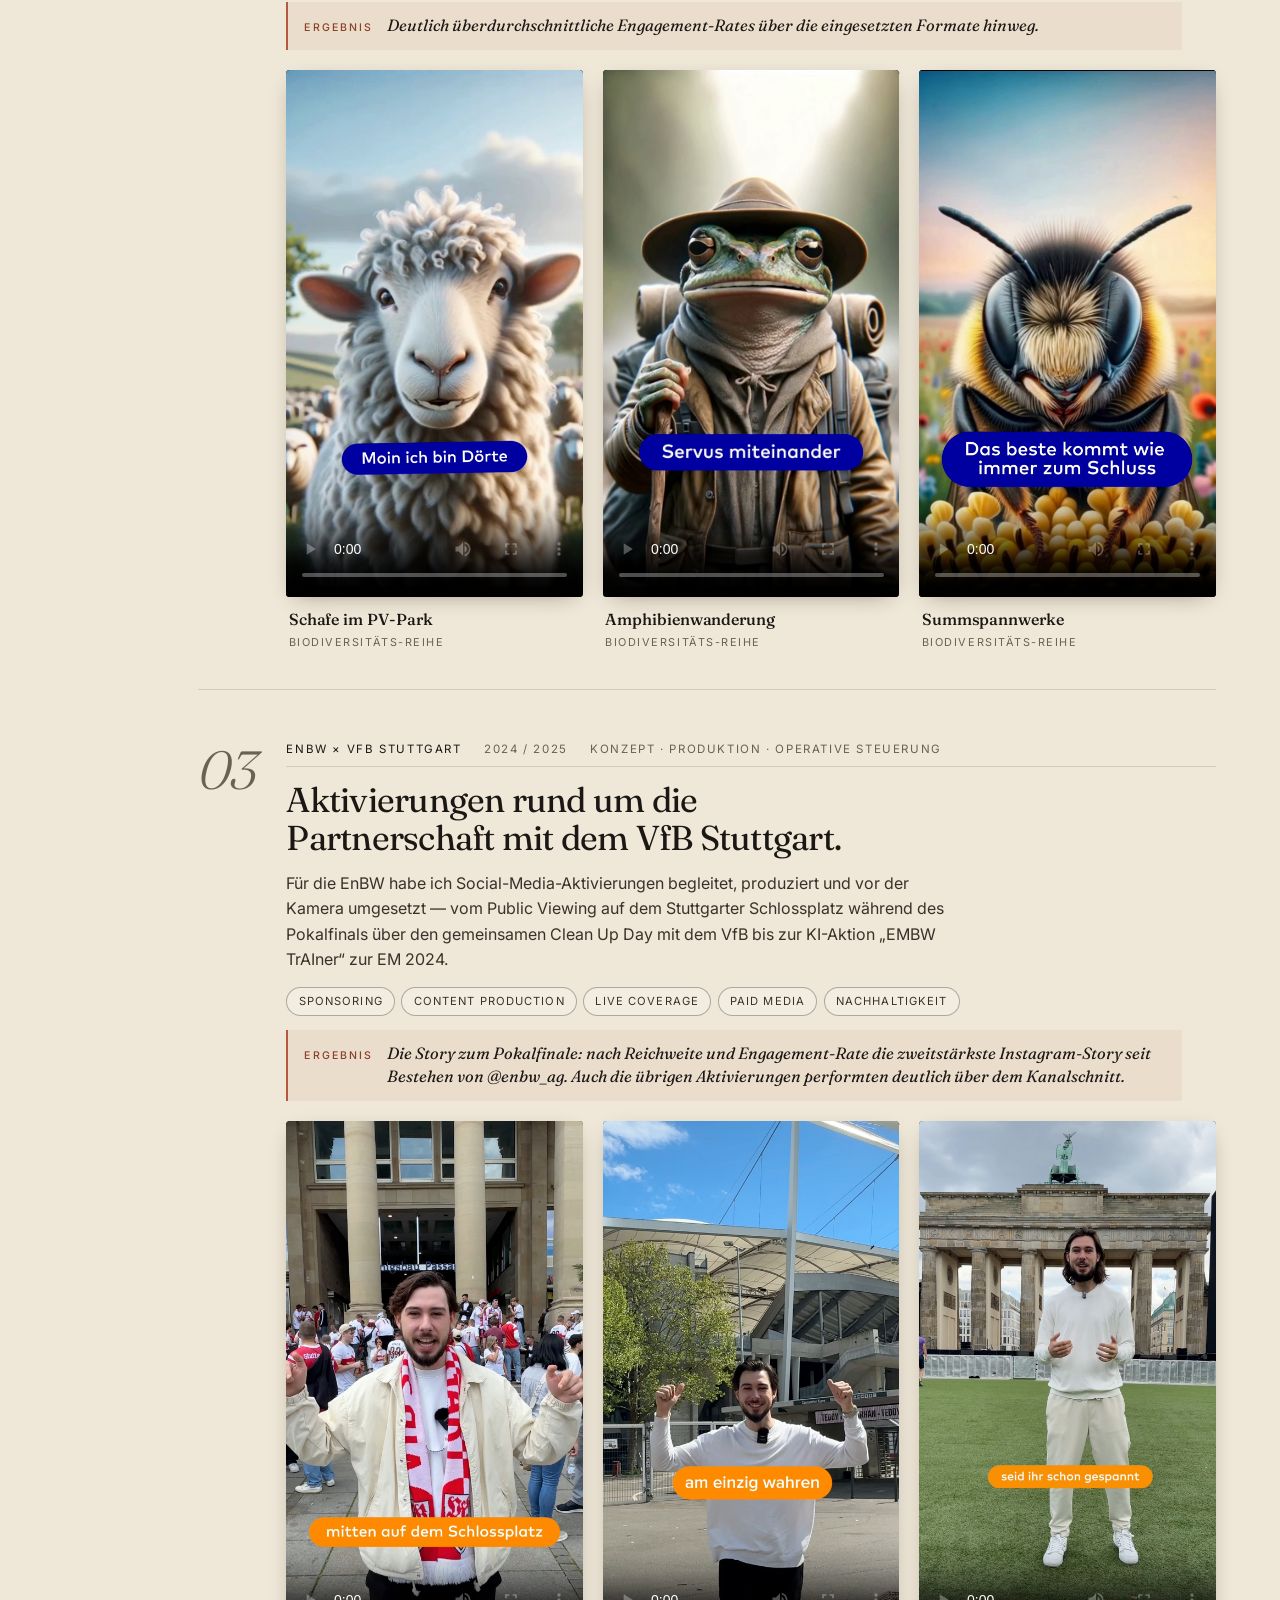
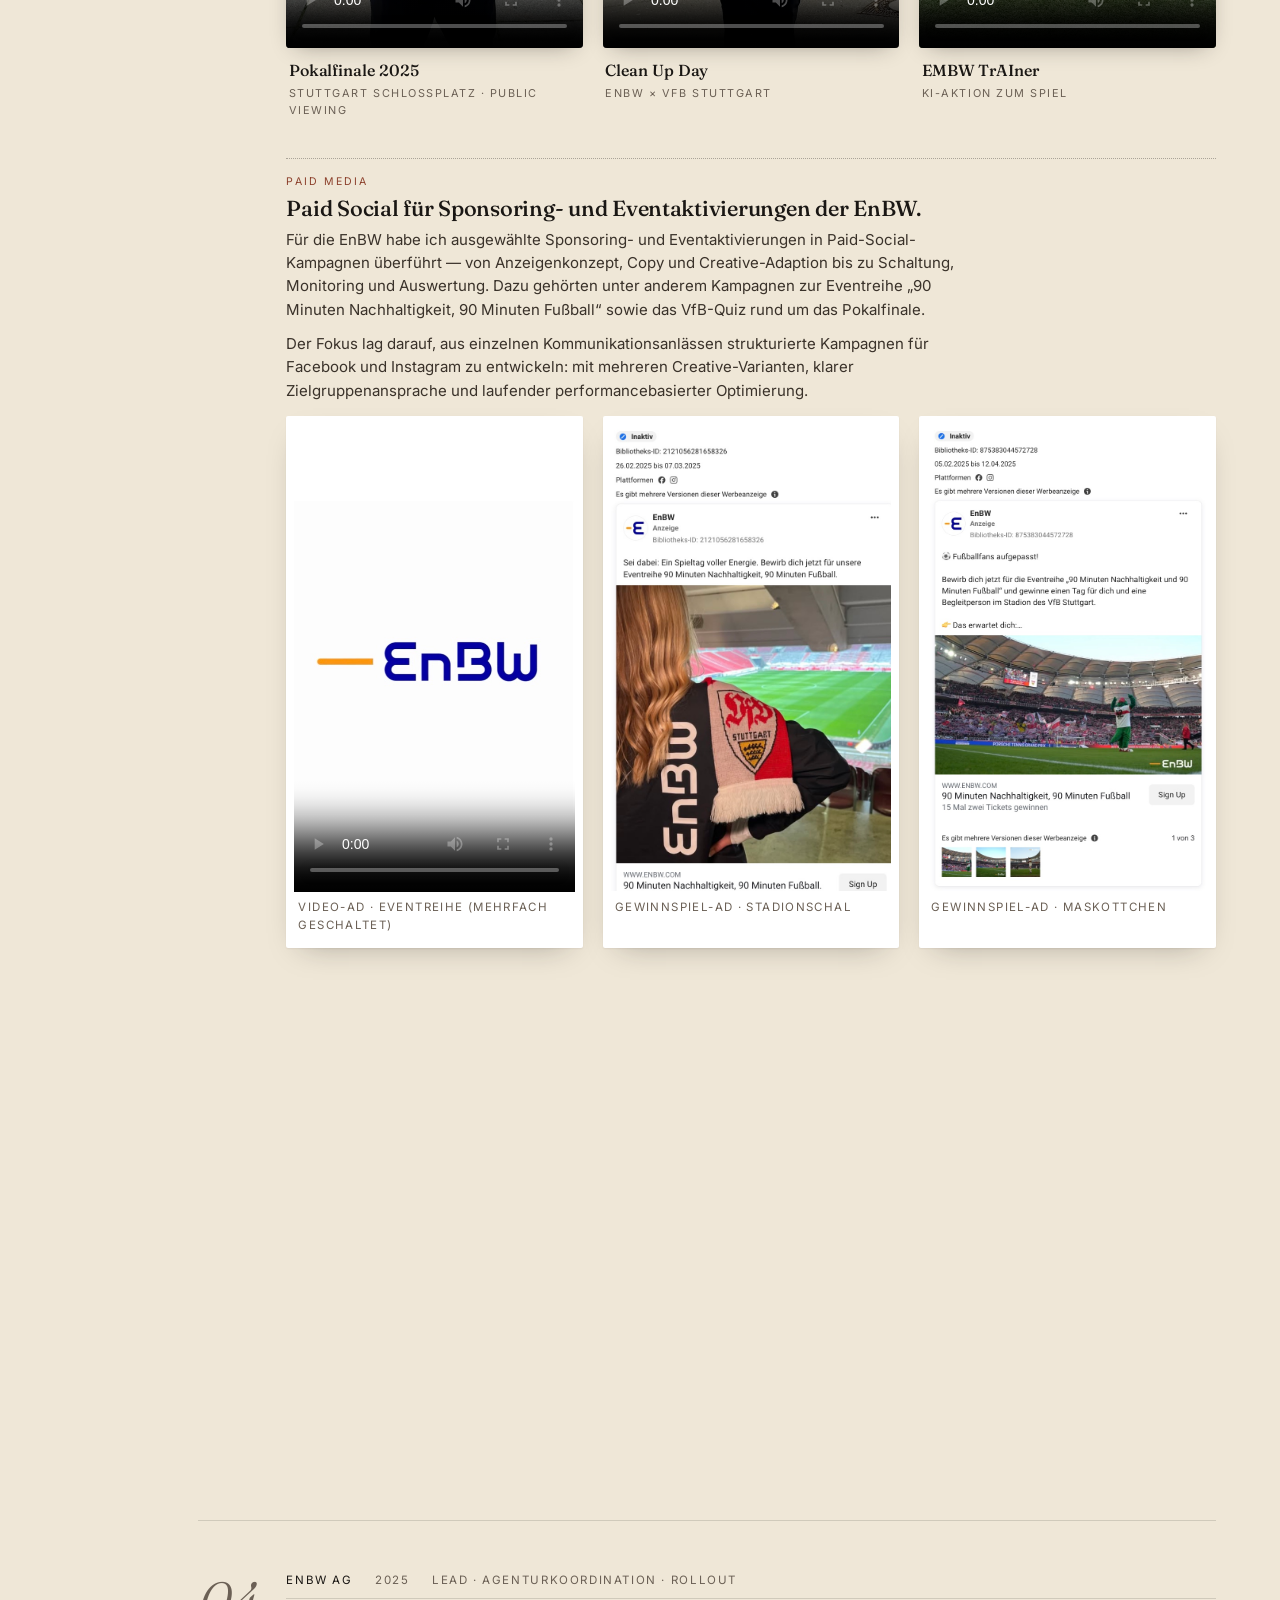
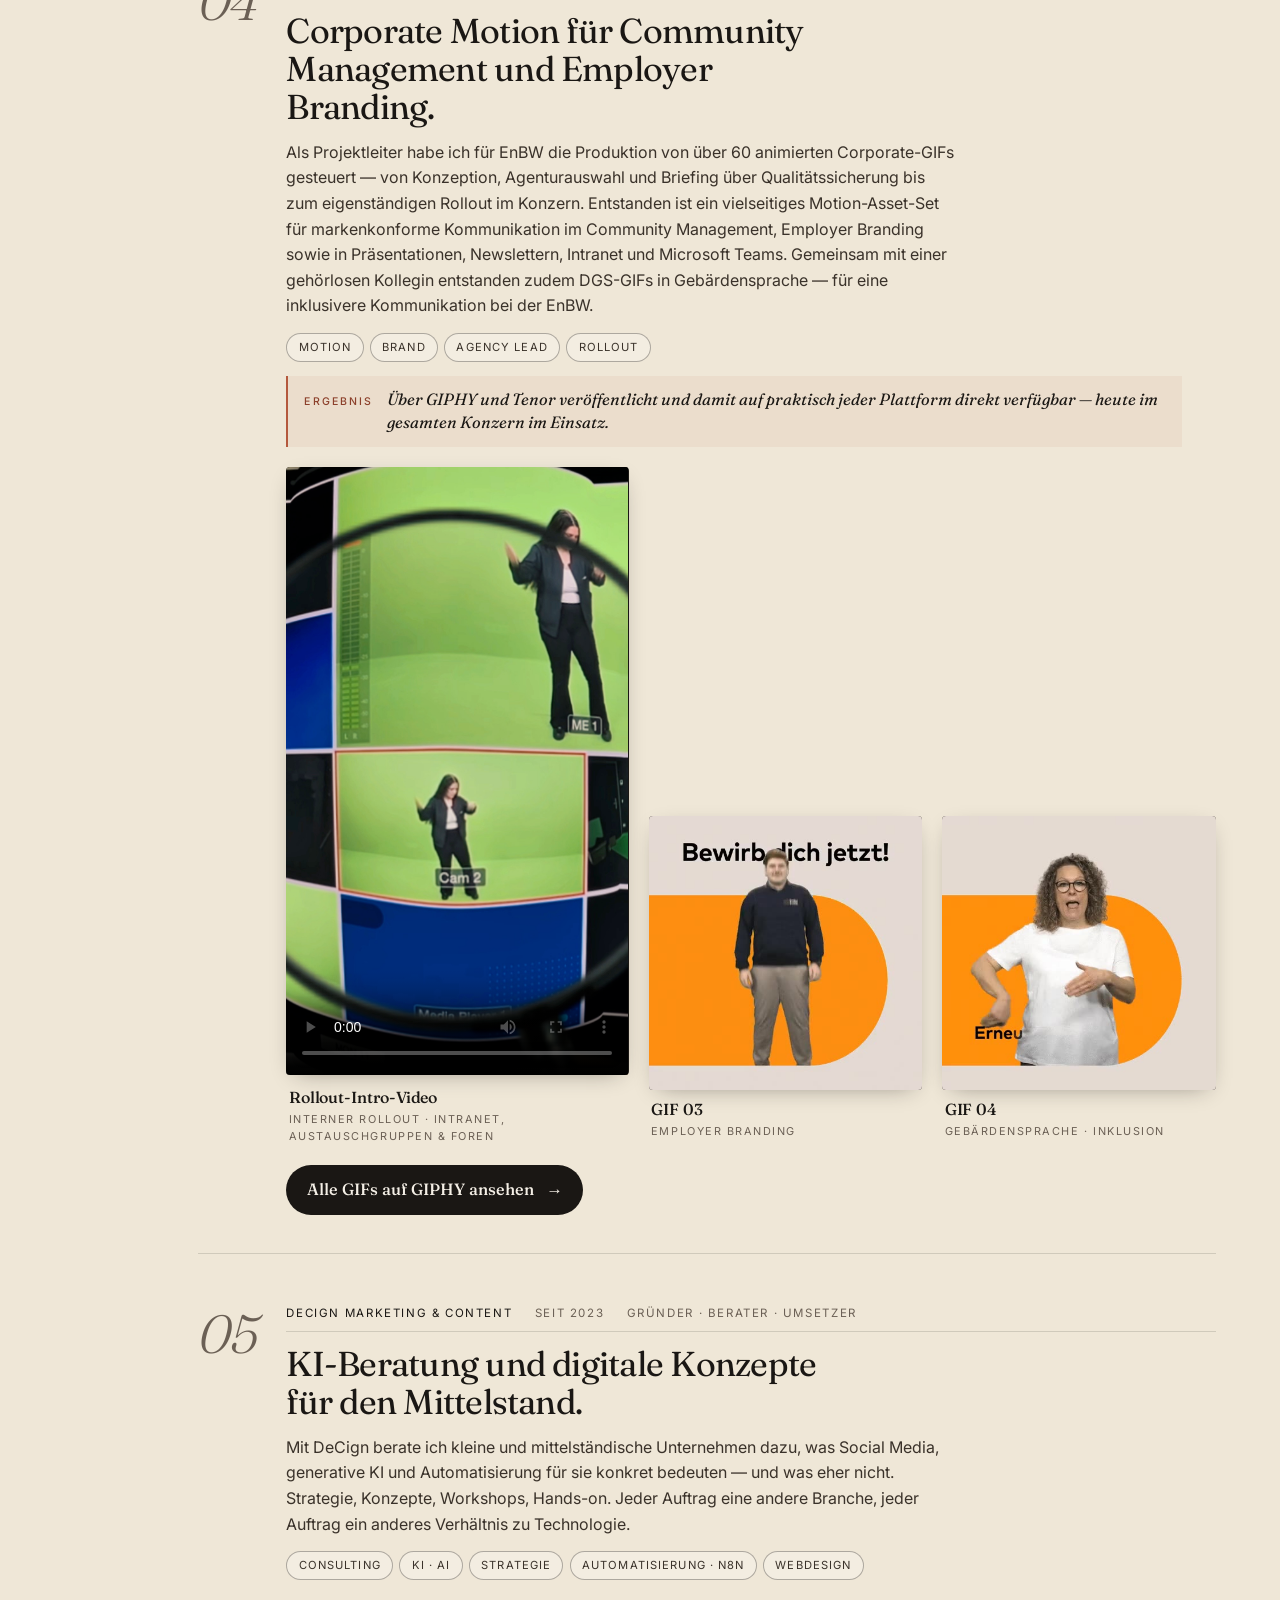
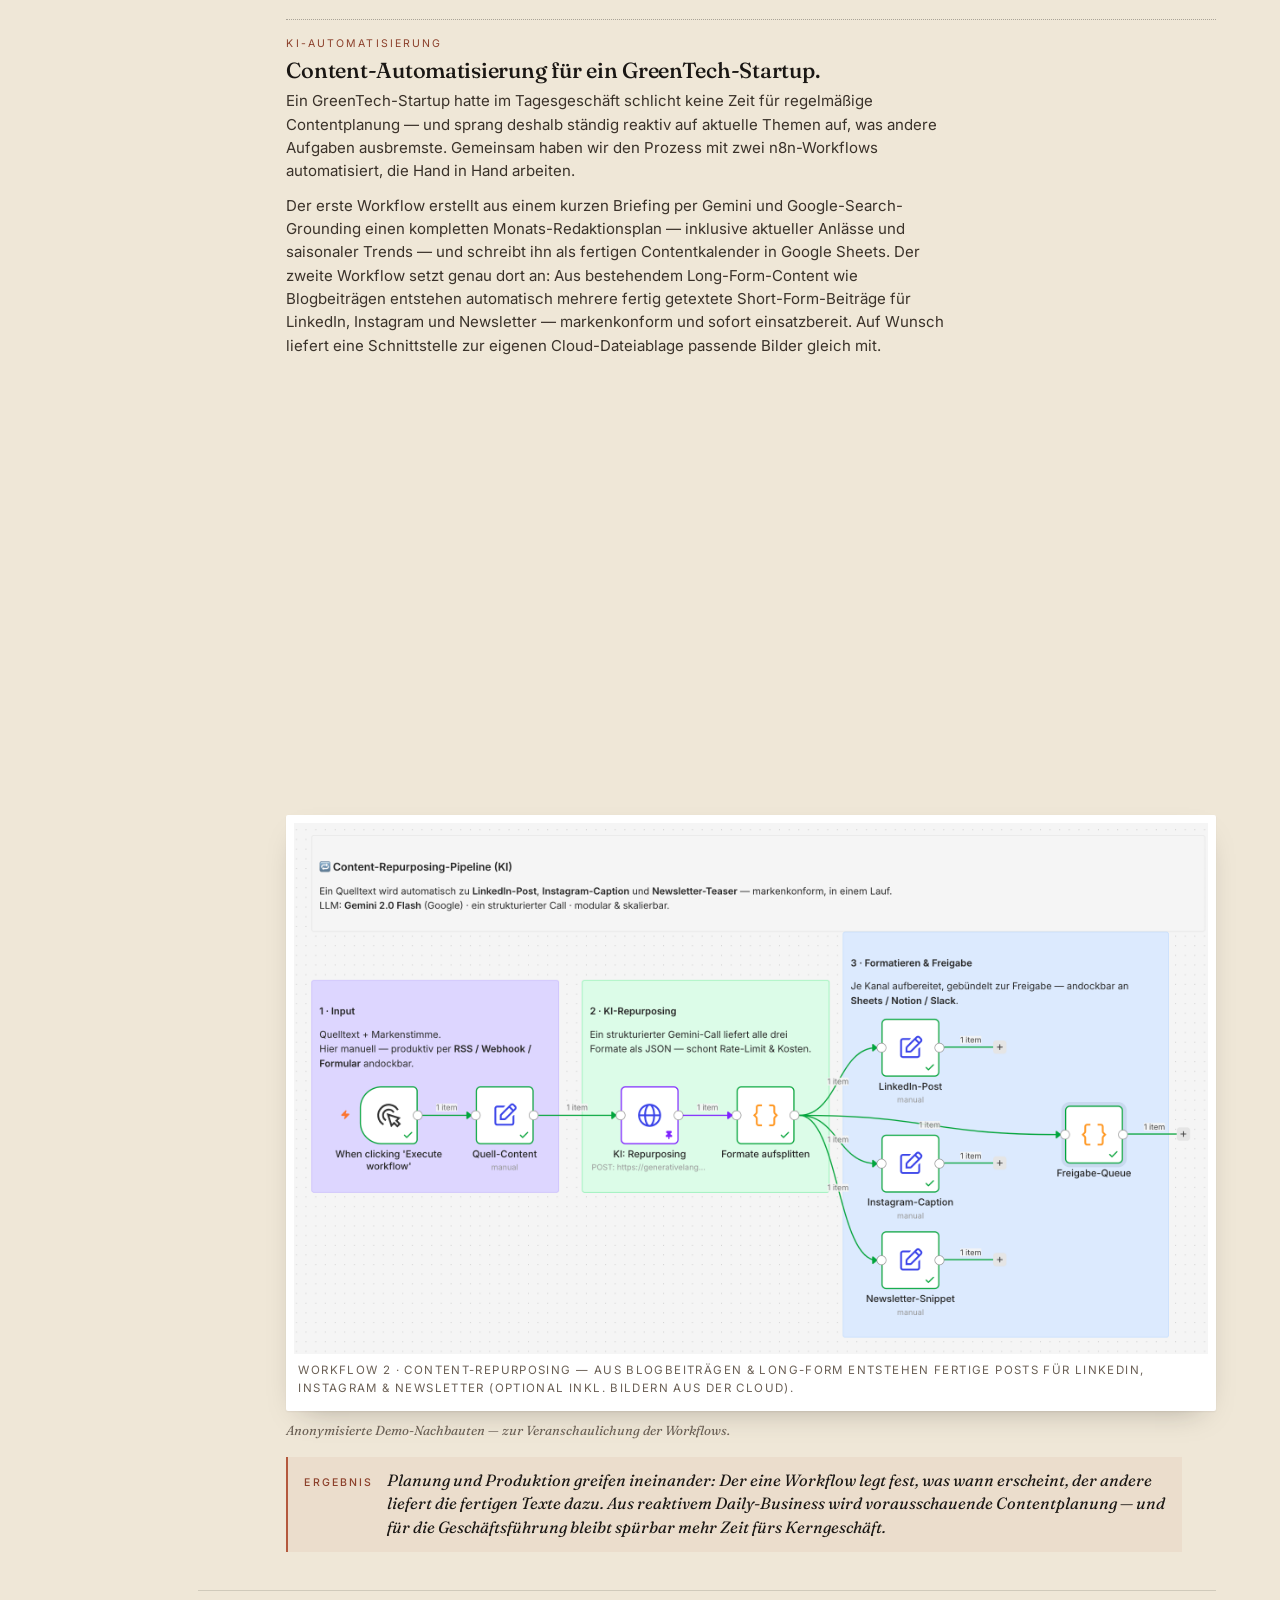
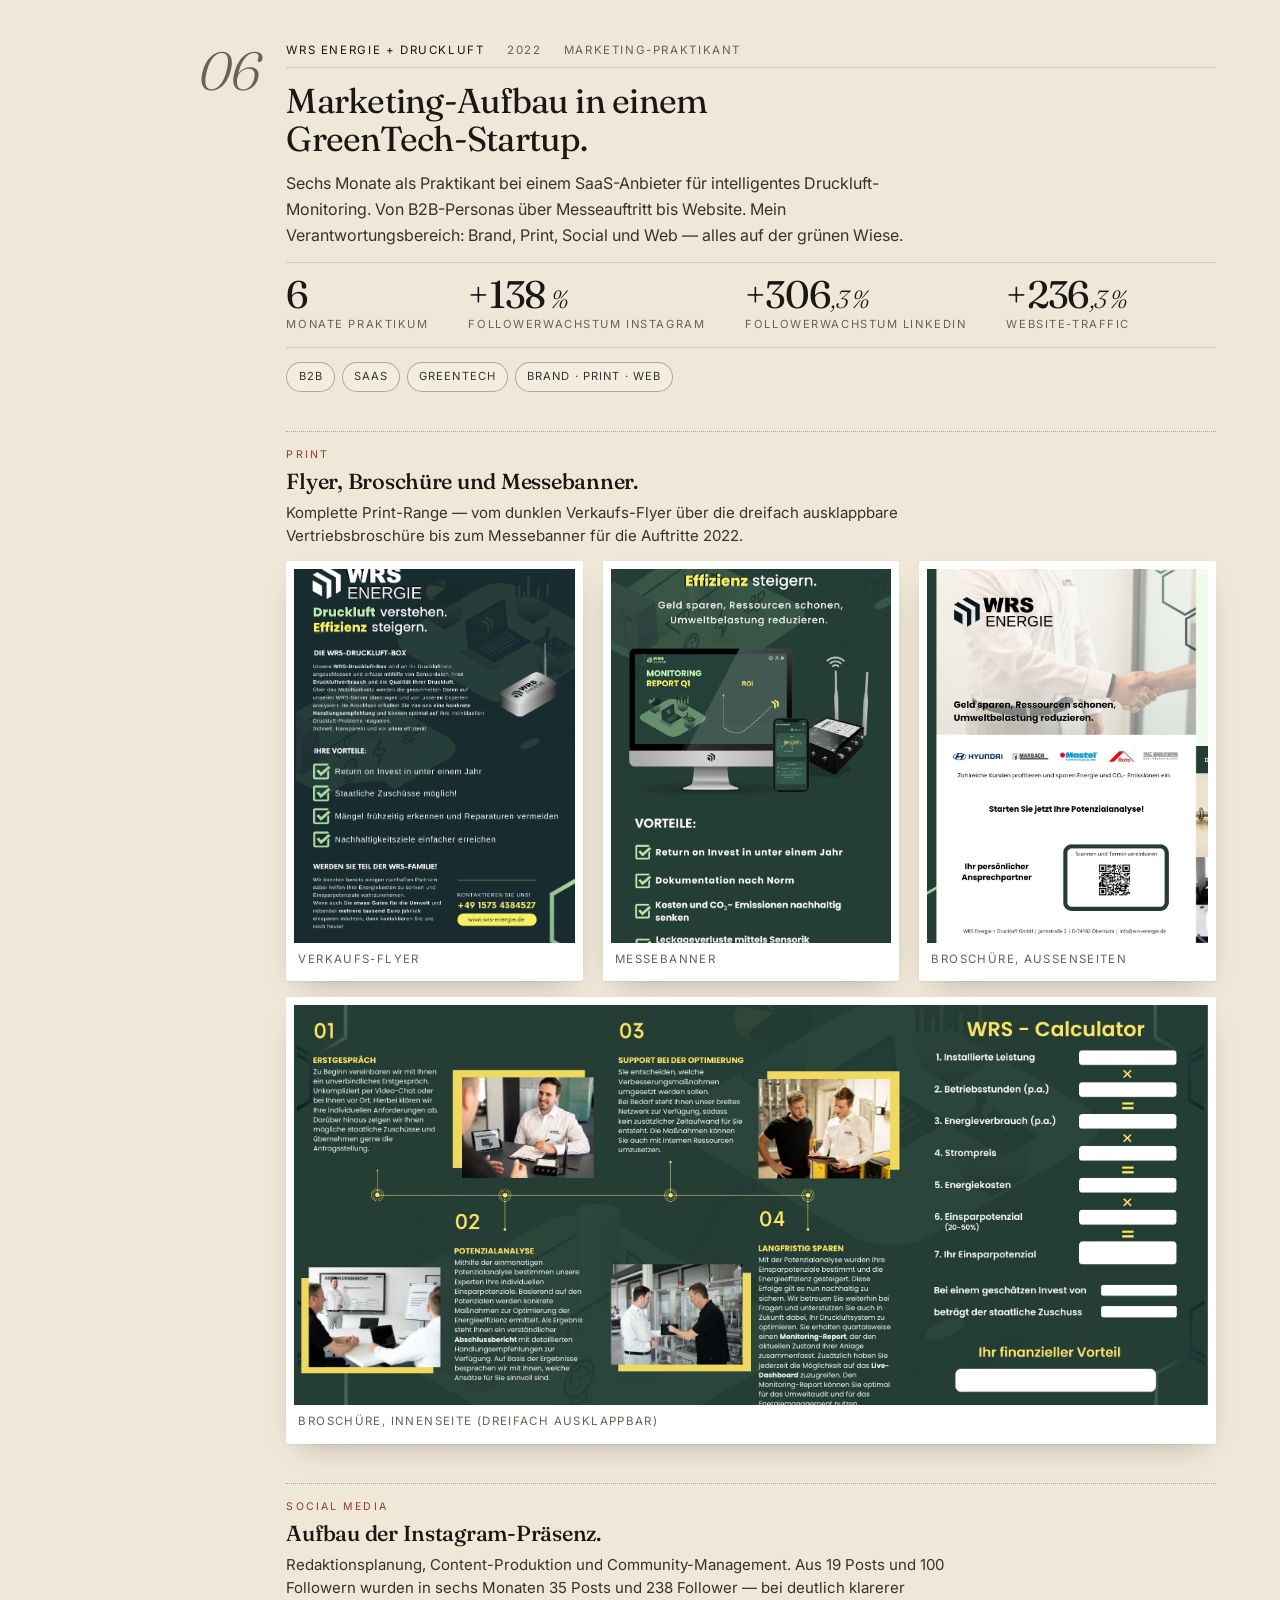
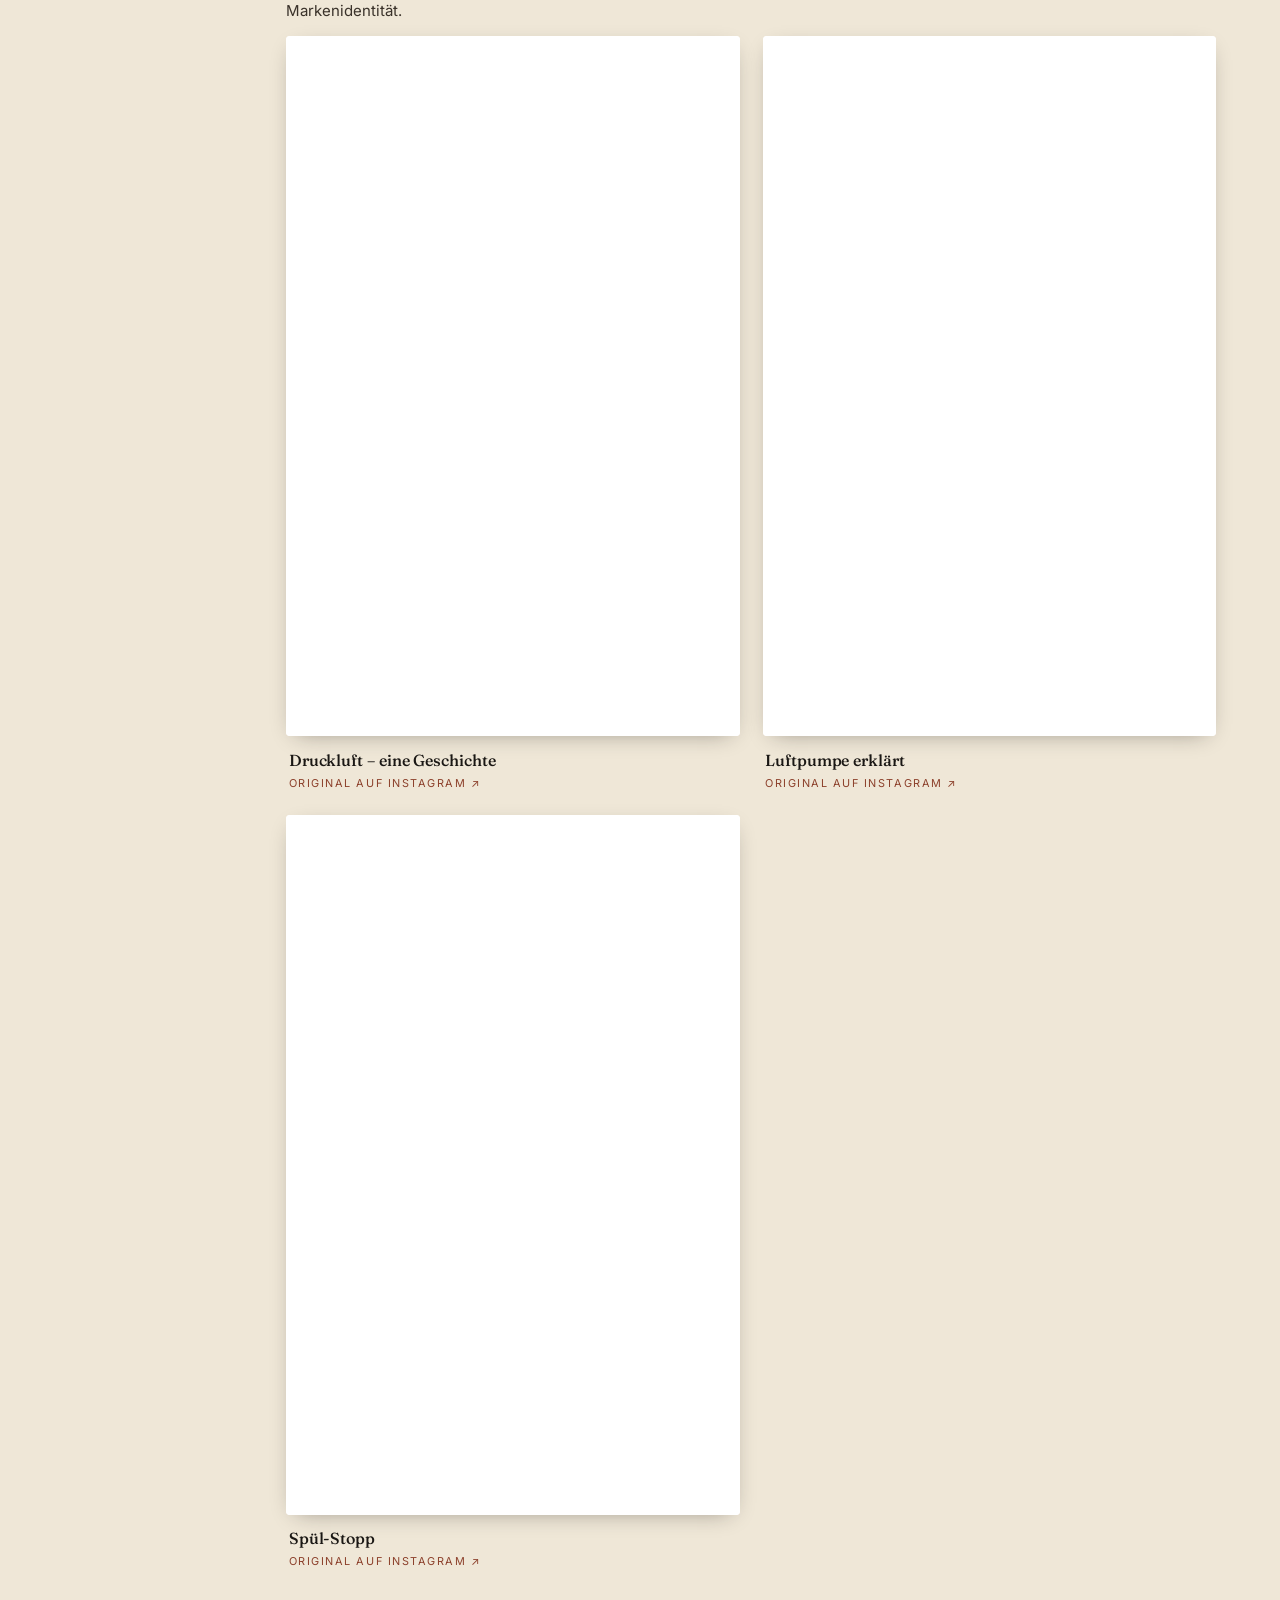
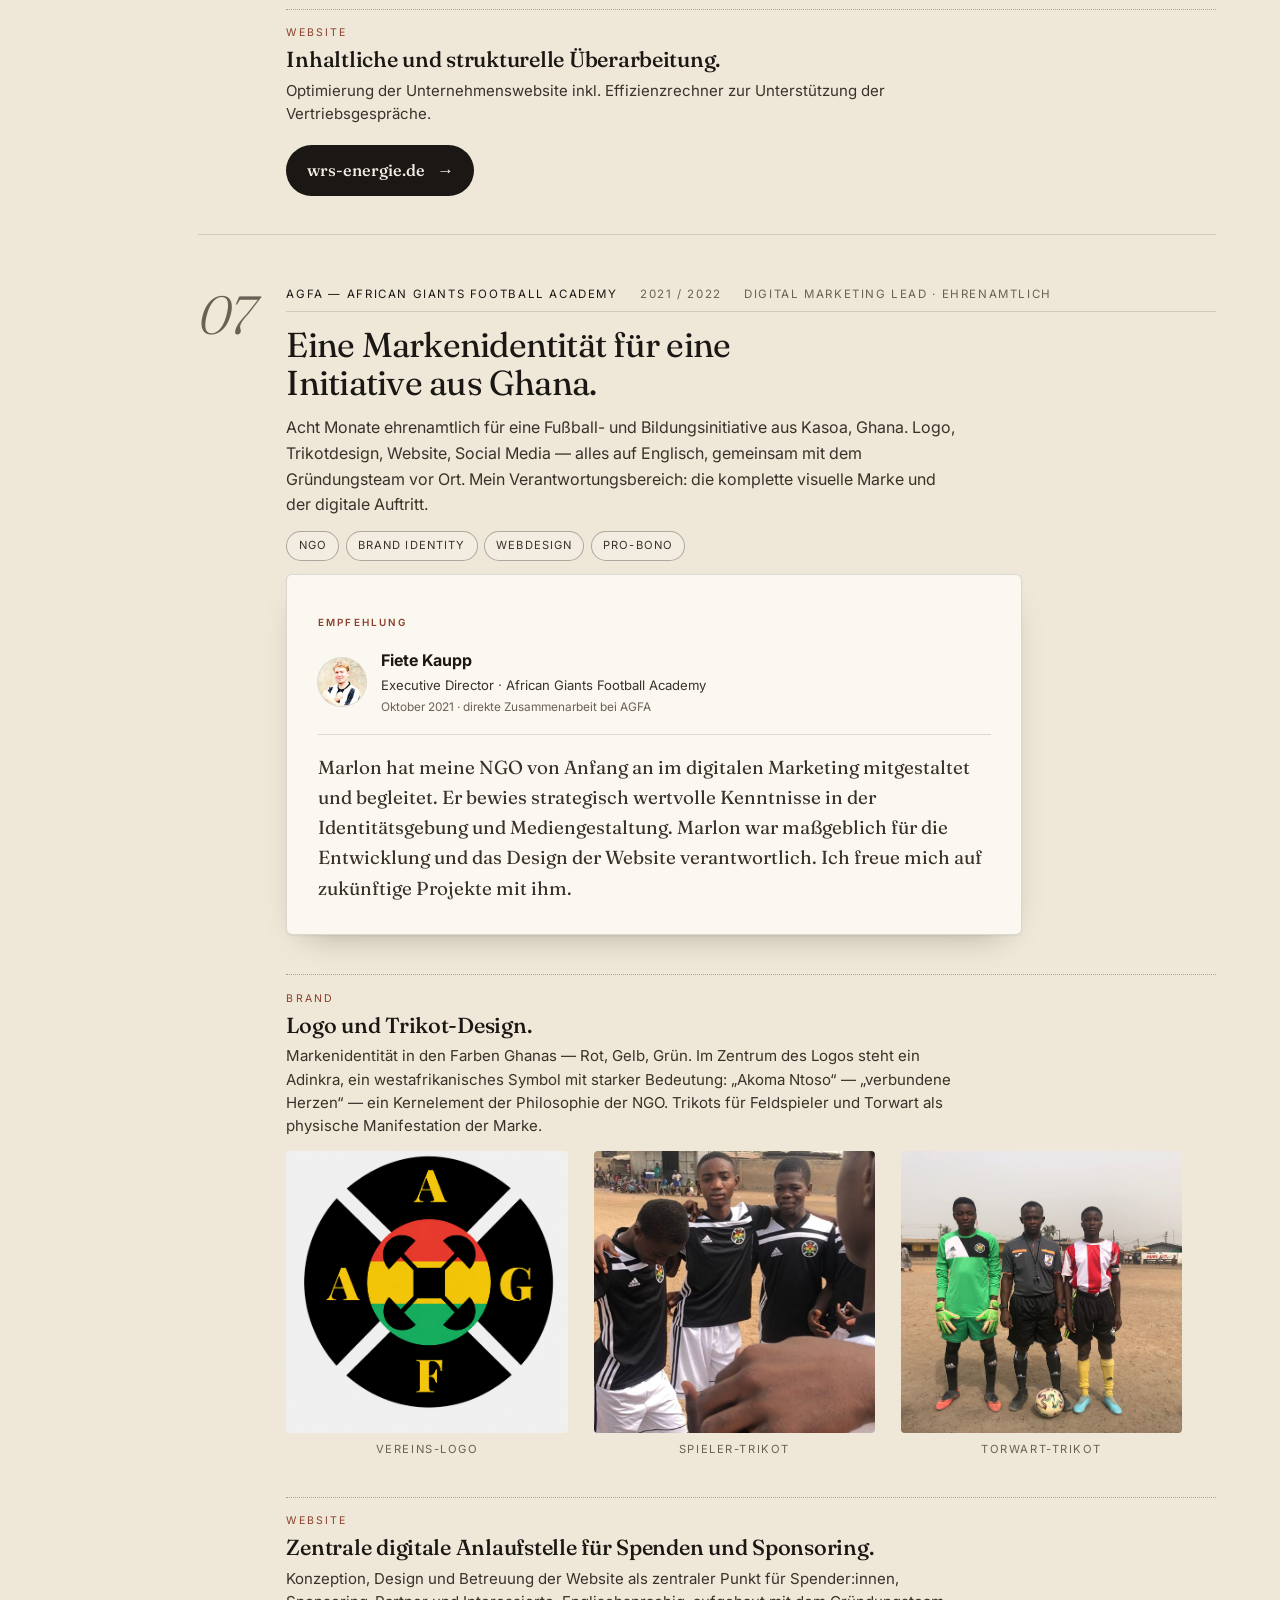
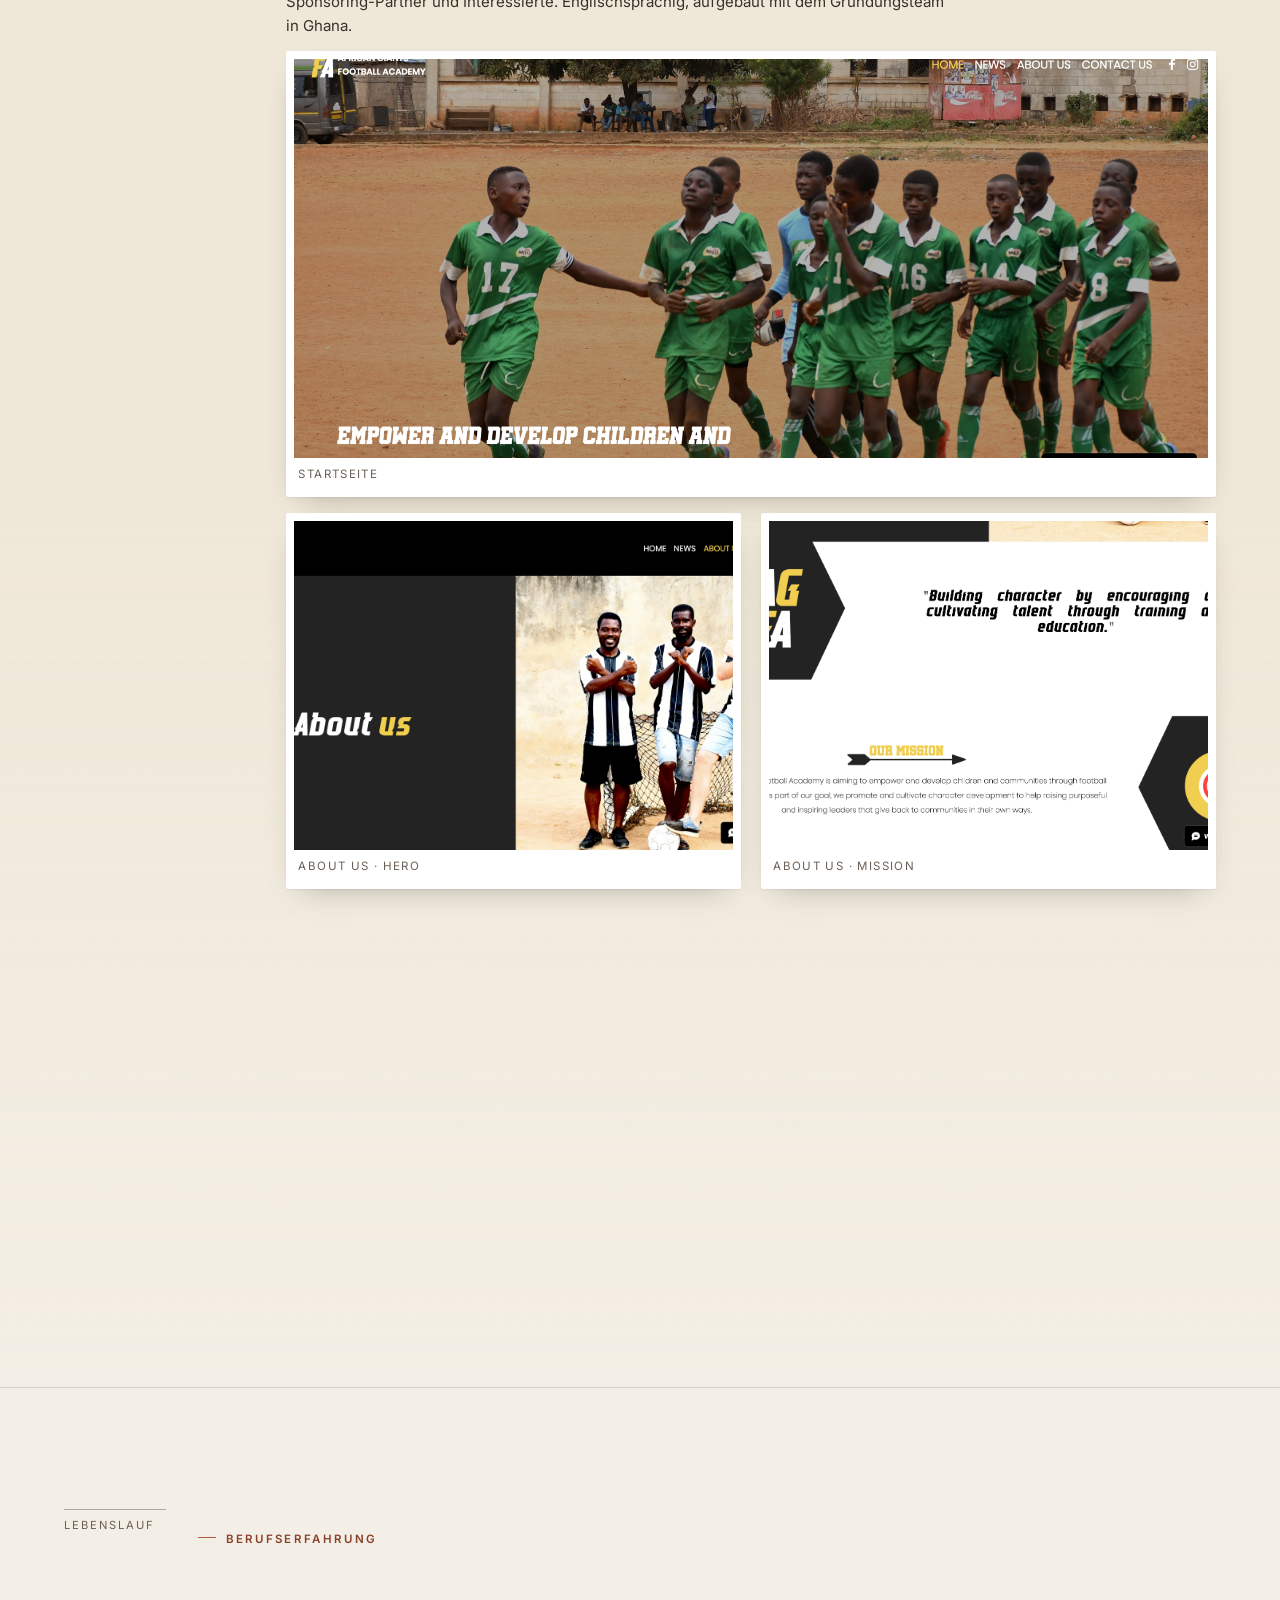
==== commit 795c6a81: "Redesign AGFA testimonial as LinkedIn-style recommendation card with photo Co-Authored-By: Claude Op" ====
--- a/index.html
+++ b/index.html
@@ -623,14 +623,17 @@
         <li>NGO</li><li>Brand Identity</li><li>Webdesign</li><li>Pro-Bono</li>
       </ul>
 
-      <figure class="testimonial">
-        <span class="testimonial__mark" aria-hidden="true">&ldquo;</span>
-        <span class="testimonial__label" data-de="Empfehlung" data-en="Recommendation">Empfehlung</span>
-        <blockquote class="testimonial__quote" data-de="Marlon hat meine NGO von Anfang an im digitalen Marketing mitgestaltet und begleitet. Er bewies strategisch wertvolle Kenntnisse in der Identitätsgebung und Mediengestaltung. Marlon war maßgeblich für die Entwicklung und das Design der Website verantwortlich. Ich freue mich auf zukünftige Projekte mit ihm." data-en="Marlon helped shape and guide my NGO's digital marketing from the very start. He demonstrated strategically valuable expertise in brand identity and media design, and was instrumental in the development and design of our website. I look forward to future projects with him.">Marlon hat meine NGO von Anfang an im digitalen Marketing mitgestaltet und begleitet. Er bewies strategisch wertvolle Kenntnisse in der Identitätsgebung und Mediengestaltung. Marlon war maßgeblich für die Entwicklung und das Design der Website verantwortlich. Ich freue mich auf zukünftige Projekte mit ihm.</blockquote>
-        <figcaption class="testimonial__cite">
-          <span class="testimonial__name">Fiete Kaupp</span>
-          <span class="testimonial__role" data-de="Executive Director · AGFA" data-en="Executive Director · AGFA">Executive Director · AGFA</span>
-        </figcaption>
+      <figure class="reco">
+        <span class="reco__tag" data-de="Empfehlung" data-en="Recommendation">Empfehlung</span>
+        <header class="reco__head">
+          <img class="reco__avatar" src="assets/fiete-kaupp.jpg" alt="Fiete Kaupp" width="48" height="48" loading="lazy" />
+          <span class="reco__id">
+            <span class="reco__name">Fiete Kaupp</span>
+            <span class="reco__role" data-de="Executive Director · African Giants Football Academy" data-en="Executive Director · African Giants Football Academy">Executive Director · African Giants Football Academy</span>
+            <span class="reco__meta" data-de="Oktober 2021 · direkte Zusammenarbeit bei AGFA" data-en="October 2021 · worked directly together at AGFA">Oktober 2021 · direkte Zusammenarbeit bei AGFA</span>
+          </span>
+        </header>
+        <blockquote class="reco__quote" data-de="Marlon hat meine NGO von Anfang an im digitalen Marketing mitgestaltet und begleitet. Er bewies strategisch wertvolle Kenntnisse in der Identitätsgebung und Mediengestaltung. Marlon war maßgeblich für die Entwicklung und das Design der Website verantwortlich. Ich freue mich auf zukünftige Projekte mit ihm." data-en="Marlon helped shape and guide my NGO's digital marketing from the very start. He demonstrated strategically valuable expertise in brand identity and media design, and was instrumental in the development and design of our website. I look forward to future projects with him.">Marlon hat meine NGO von Anfang an im digitalen Marketing mitgestaltet und begleitet. Er bewies strategisch wertvolle Kenntnisse in der Identitätsgebung und Mediengestaltung. Marlon war maßgeblich für die Entwicklung und das Design der Website verantwortlich. Ich freue mich auf zukünftige Projekte mit ihm.</blockquote>
       </figure>
 
       <!-- AGFA — Brand / Logo + Trikots -->
--- a/styles.css
+++ b/styles.css
@@ -658,63 +658,68 @@
   color: var(--ink);
 }
 
-/* ───────── testimonial / proof quote ───────── */
-.testimonial {
-  position: relative;
+/* ───────── recommendation card (LinkedIn-inspired) ───────── */
+.reco {
   margin: 0;
-  max-width: 56rem;
-  padding: 1.5rem 1.6rem 1.5rem 2.6rem;
-  background: rgba(180, 89, 61, 0.06);
-  border-left: 2px solid var(--terracotta);
-}
-.testimonial__mark {
-  position: absolute;
-  left: 0.85rem;
-  top: 0.55rem;
-  font-family: var(--serif);
-  font-size: 3.4rem;
-  line-height: 1;
-  color: var(--terracotta);
-  opacity: 0.32;
-  pointer-events: none;
-}
-.testimonial__label {
-  display: block;
-  font-family: var(--sans);
-  font-size: 0.66rem;
-  letter-spacing: 0.2em;
-  text-transform: uppercase;
+  max-width: 46rem;
+  padding: clamp(1.4rem, 2.5vw, 1.9rem);
+  background: #FBF8F1;
+  border: 1px solid var(--hairline);
+  border-radius: 6px;
+  box-shadow: 0 1px 2px rgba(26, 23, 20, 0.05), 0 14px 34px -20px rgba(26, 23, 20, 0.4);
+}
+.reco__tag {
+  display: inline-block;
+  font-family: var(--sans);
+  font-size: 0.62rem;
+  letter-spacing: 0.22em;
+  text-transform: uppercase;
+  font-weight: 600;
   color: var(--terracotta-deep);
-  font-weight: 500;
-  margin-bottom: 0.7rem;
-}
-.testimonial__quote {
+  margin-bottom: 1.1rem;
+}
+.reco__head {
+  display: flex;
+  align-items: center;
+  gap: 0.95rem;
+  padding-bottom: 1.1rem;
+  margin-bottom: 1.1rem;
+  border-bottom: 1px solid var(--hairline);
+}
+.reco__avatar {
+  flex: 0 0 auto;
+  width: 3rem; height: 3rem;
+  border-radius: 999px;
+  object-fit: cover;
+  object-position: center 30%;
+  background: var(--sand);
+  box-shadow: 0 0 0 1px var(--hairline);
+}
+.reco__id { display: flex; flex-direction: column; gap: 0.12rem; min-width: 0; }
+.reco__name {
+  font-family: var(--sans);
+  font-weight: 700;
+  font-size: 1rem;
+  color: var(--ink);
+}
+.reco__role {
+  font-family: var(--sans);
+  font-size: 0.82rem;
+  color: var(--ink-soft);
+}
+.reco__meta {
+  font-family: var(--sans);
+  font-size: 0.74rem;
+  color: var(--ink-mute);
+  margin-top: 0.1rem;
+}
+.reco__quote {
   font-family: var(--serif);
   font-weight: 400;
-  font-size: clamp(1.05rem, 1.55vw, 1.2rem);
-  line-height: 1.55;
+  font-size: clamp(1.04rem, 1.5vw, 1.18rem);
+  line-height: 1.6;
   color: var(--ink-soft);
   margin: 0;
-}
-.testimonial__cite {
-  display: flex;
-  flex-direction: column;
-  gap: 0.12rem;
-  margin-top: 1.05rem;
-  padding-top: 0.85rem;
-  border-top: 1px solid var(--hairline);
-}
-.testimonial__name {
-  font-family: var(--sans);
-  font-weight: 600;
-  font-size: 0.92rem;
-  letter-spacing: 0.01em;
-  color: var(--ink);
-}
-.testimonial__role {
-  font-family: var(--sans);
-  font-size: 0.8rem;
-  color: var(--ink-mute);
 }
 
 /* ───────── metrics row ───────── */
